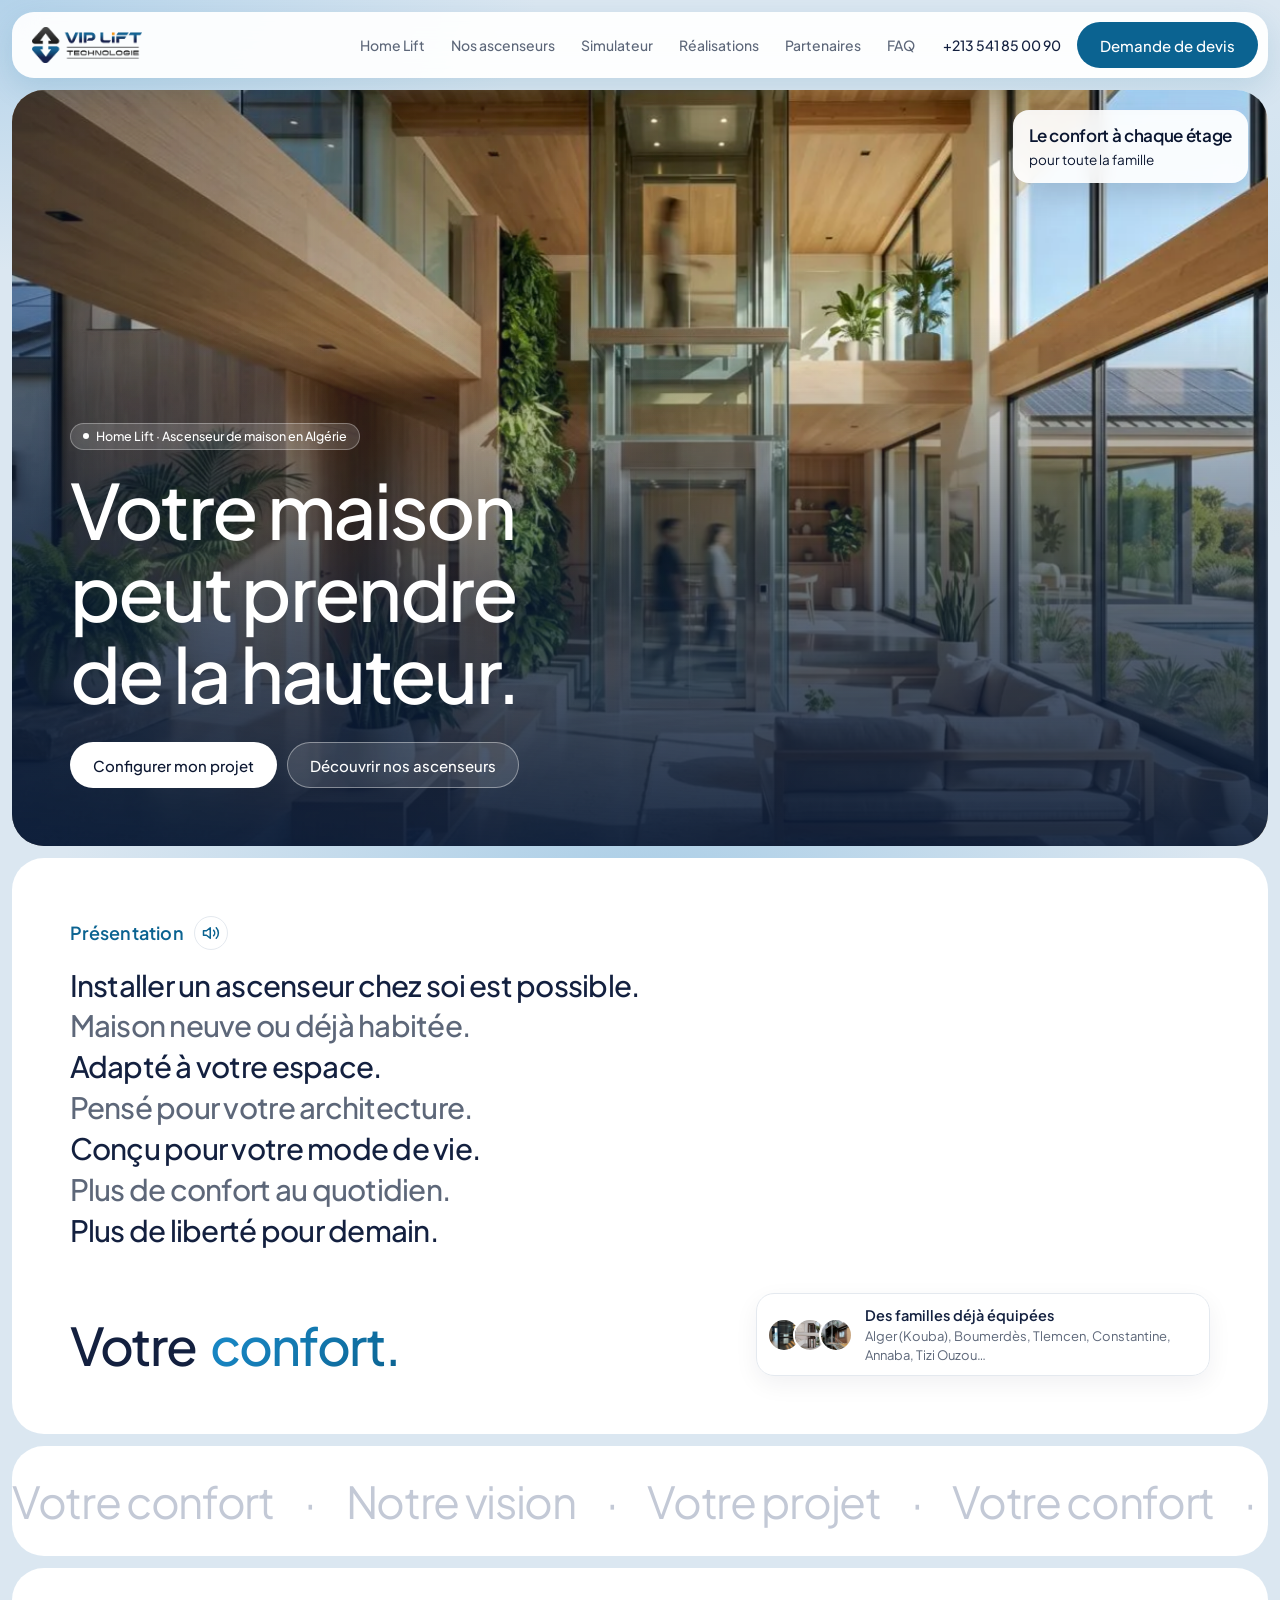
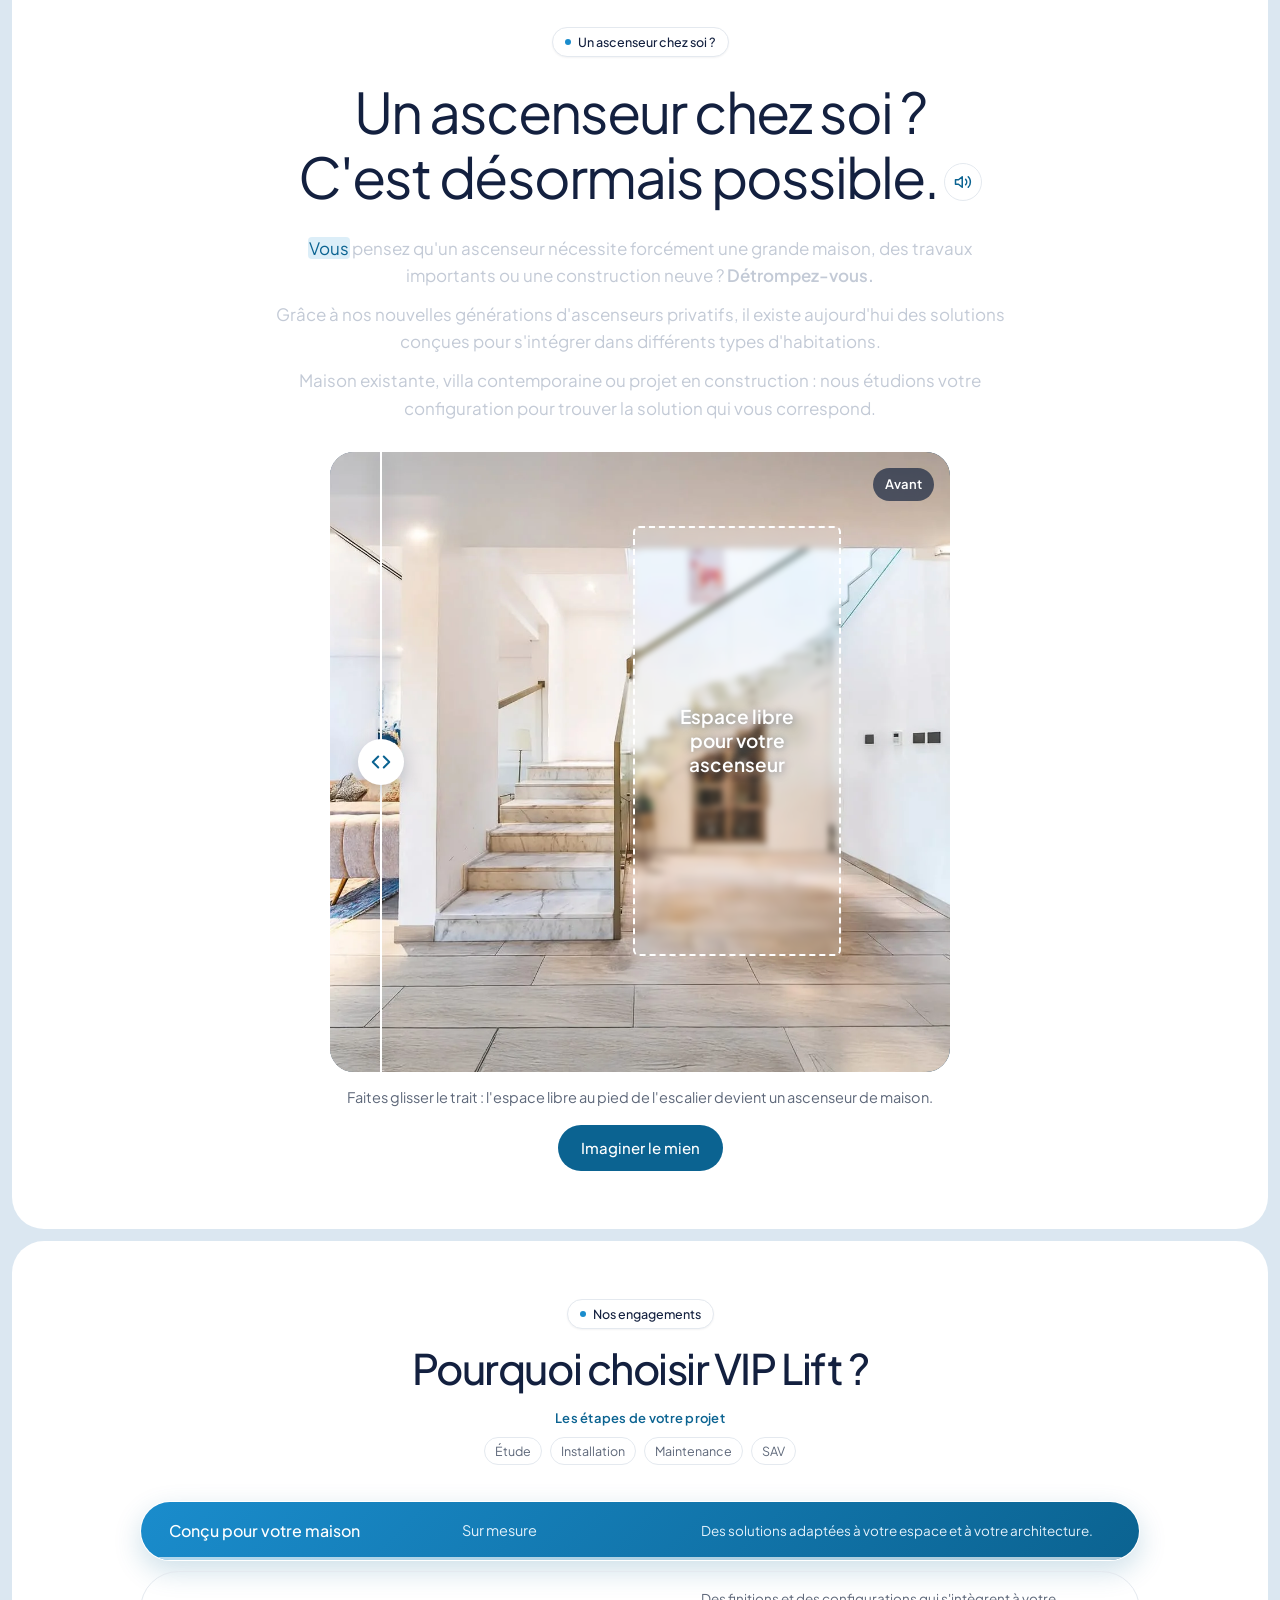
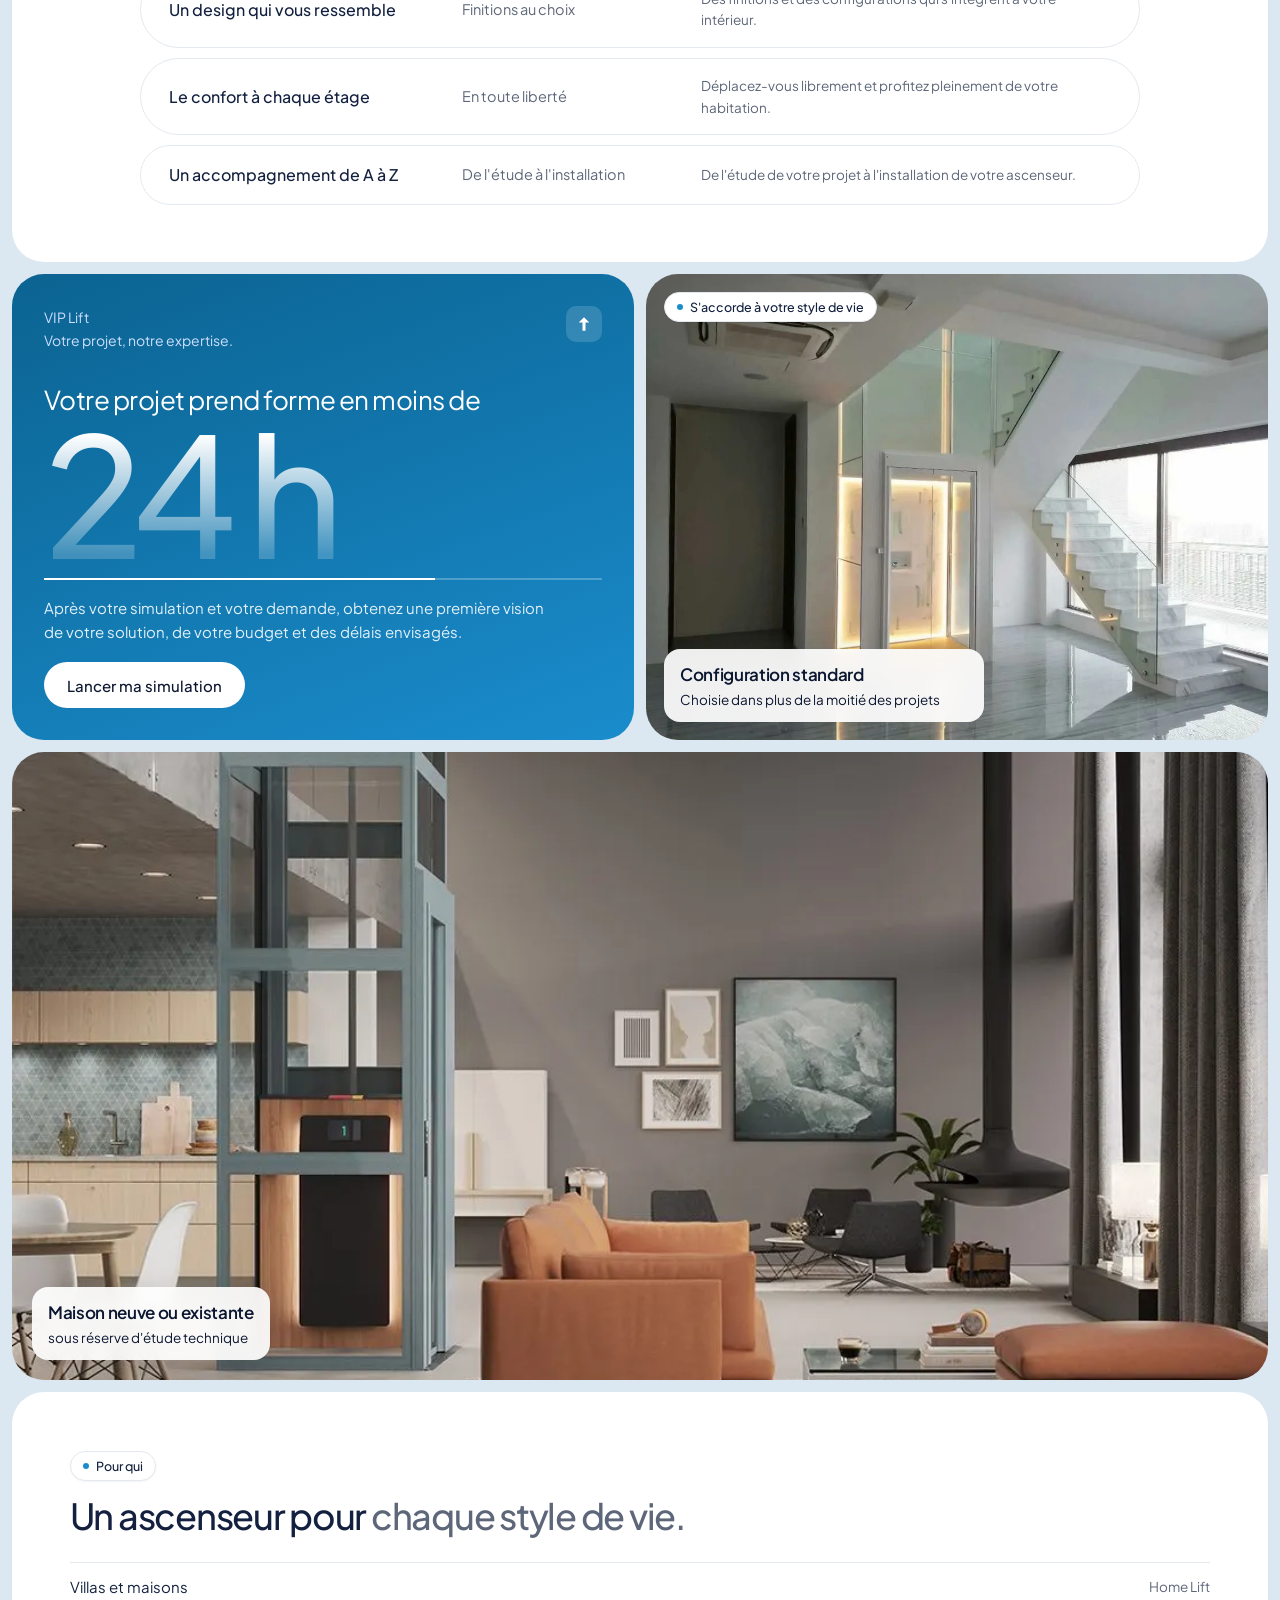
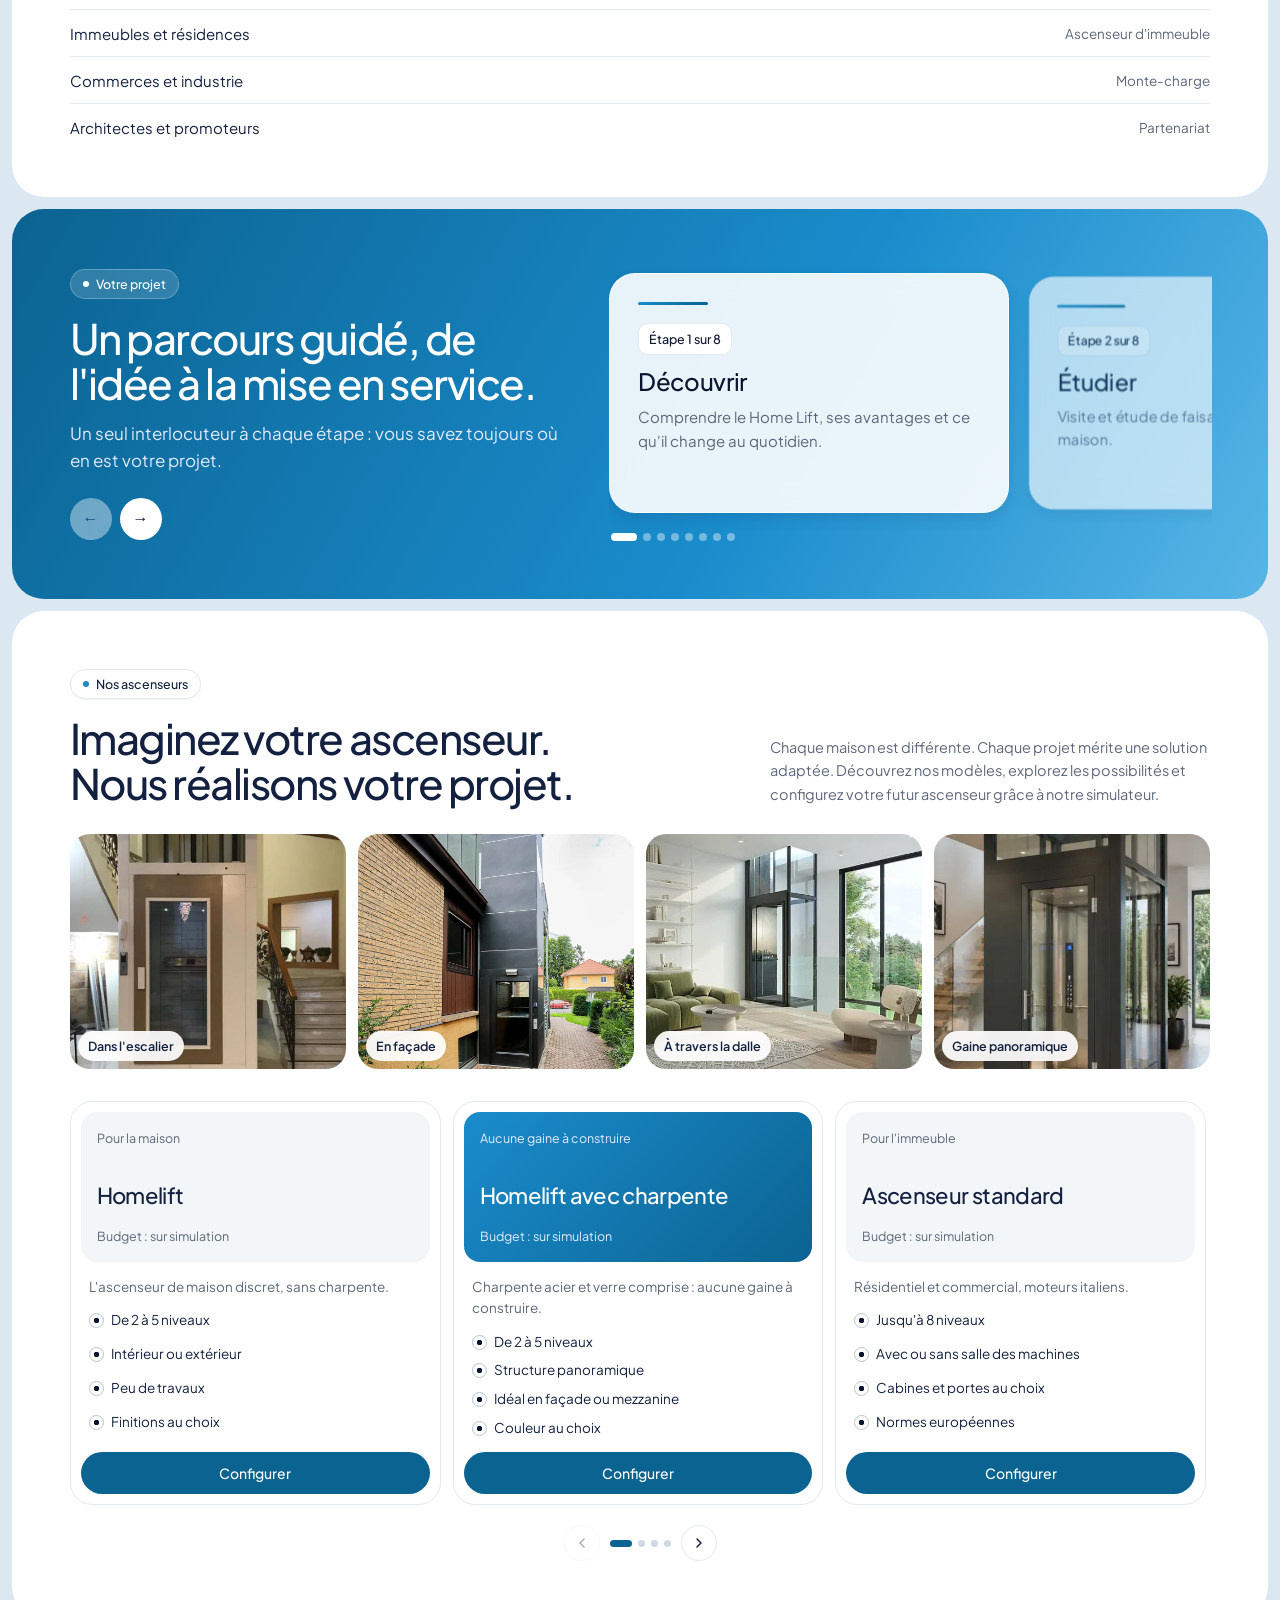
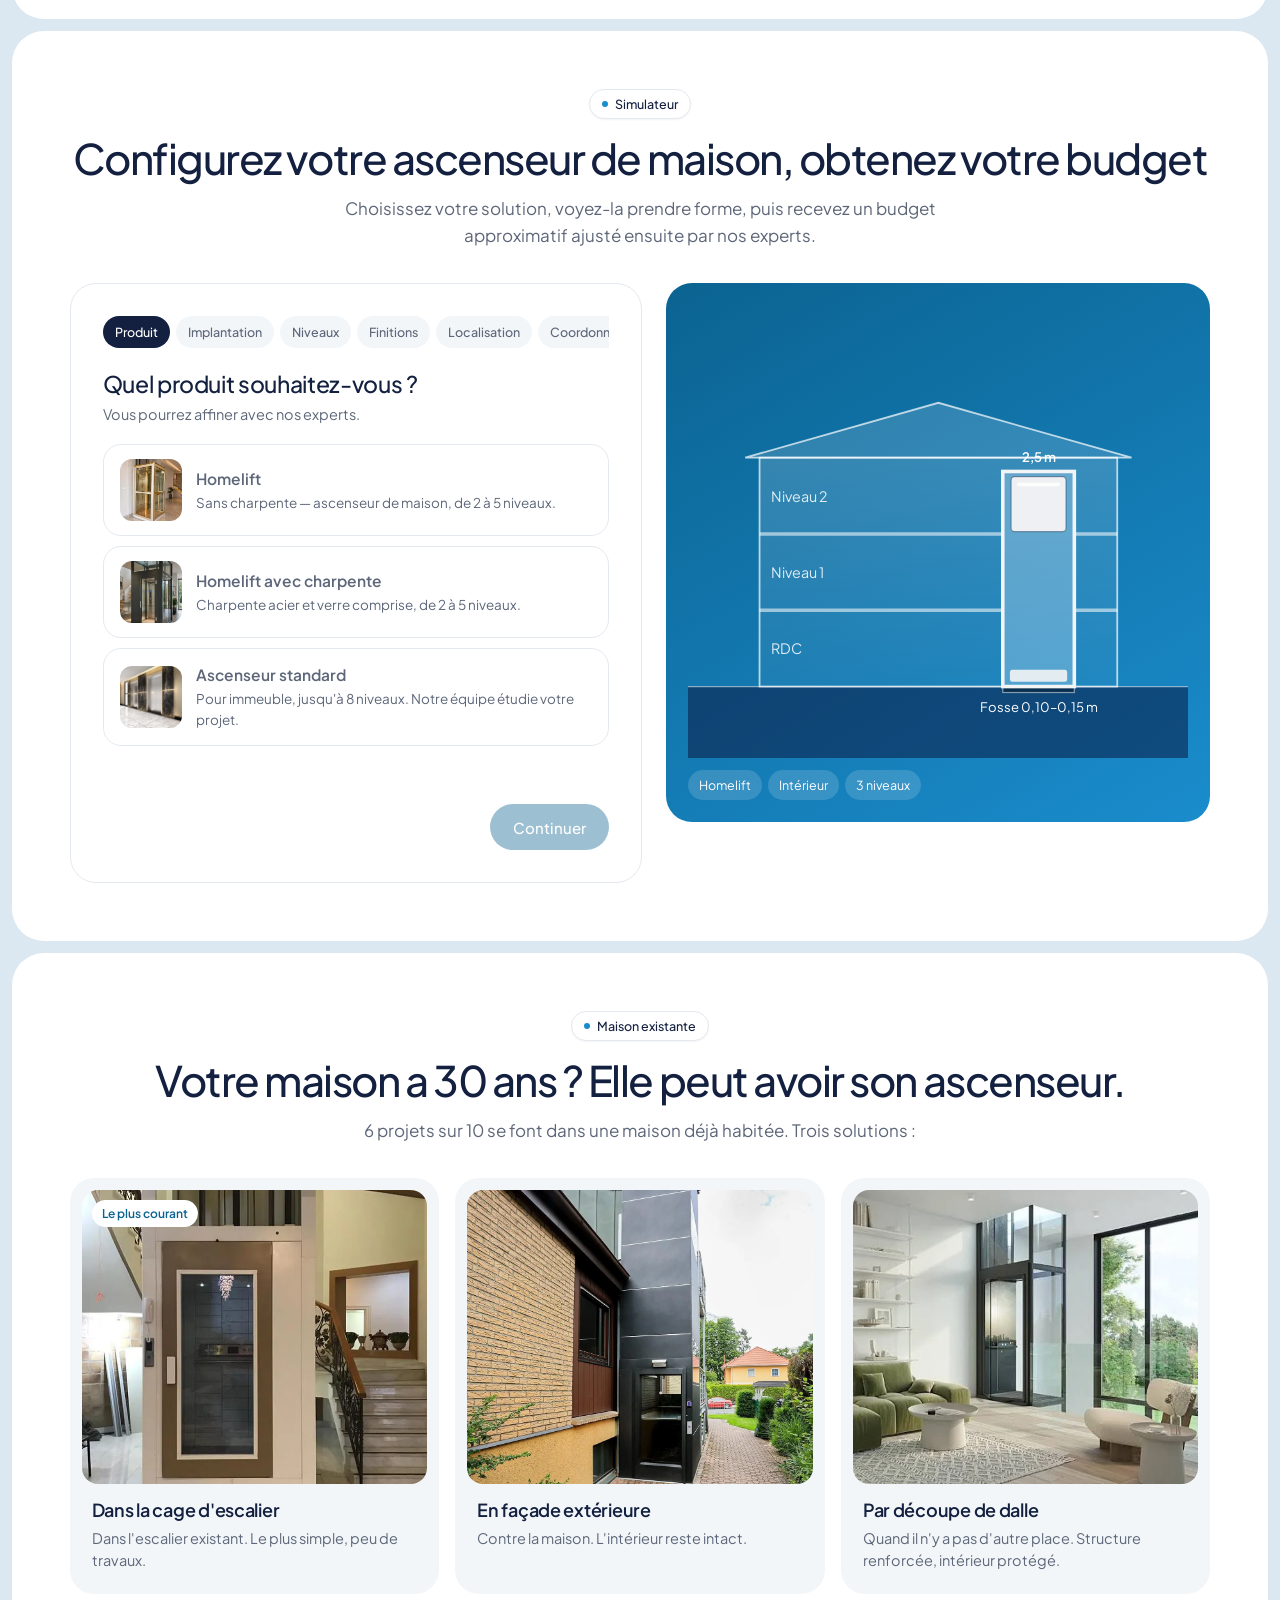
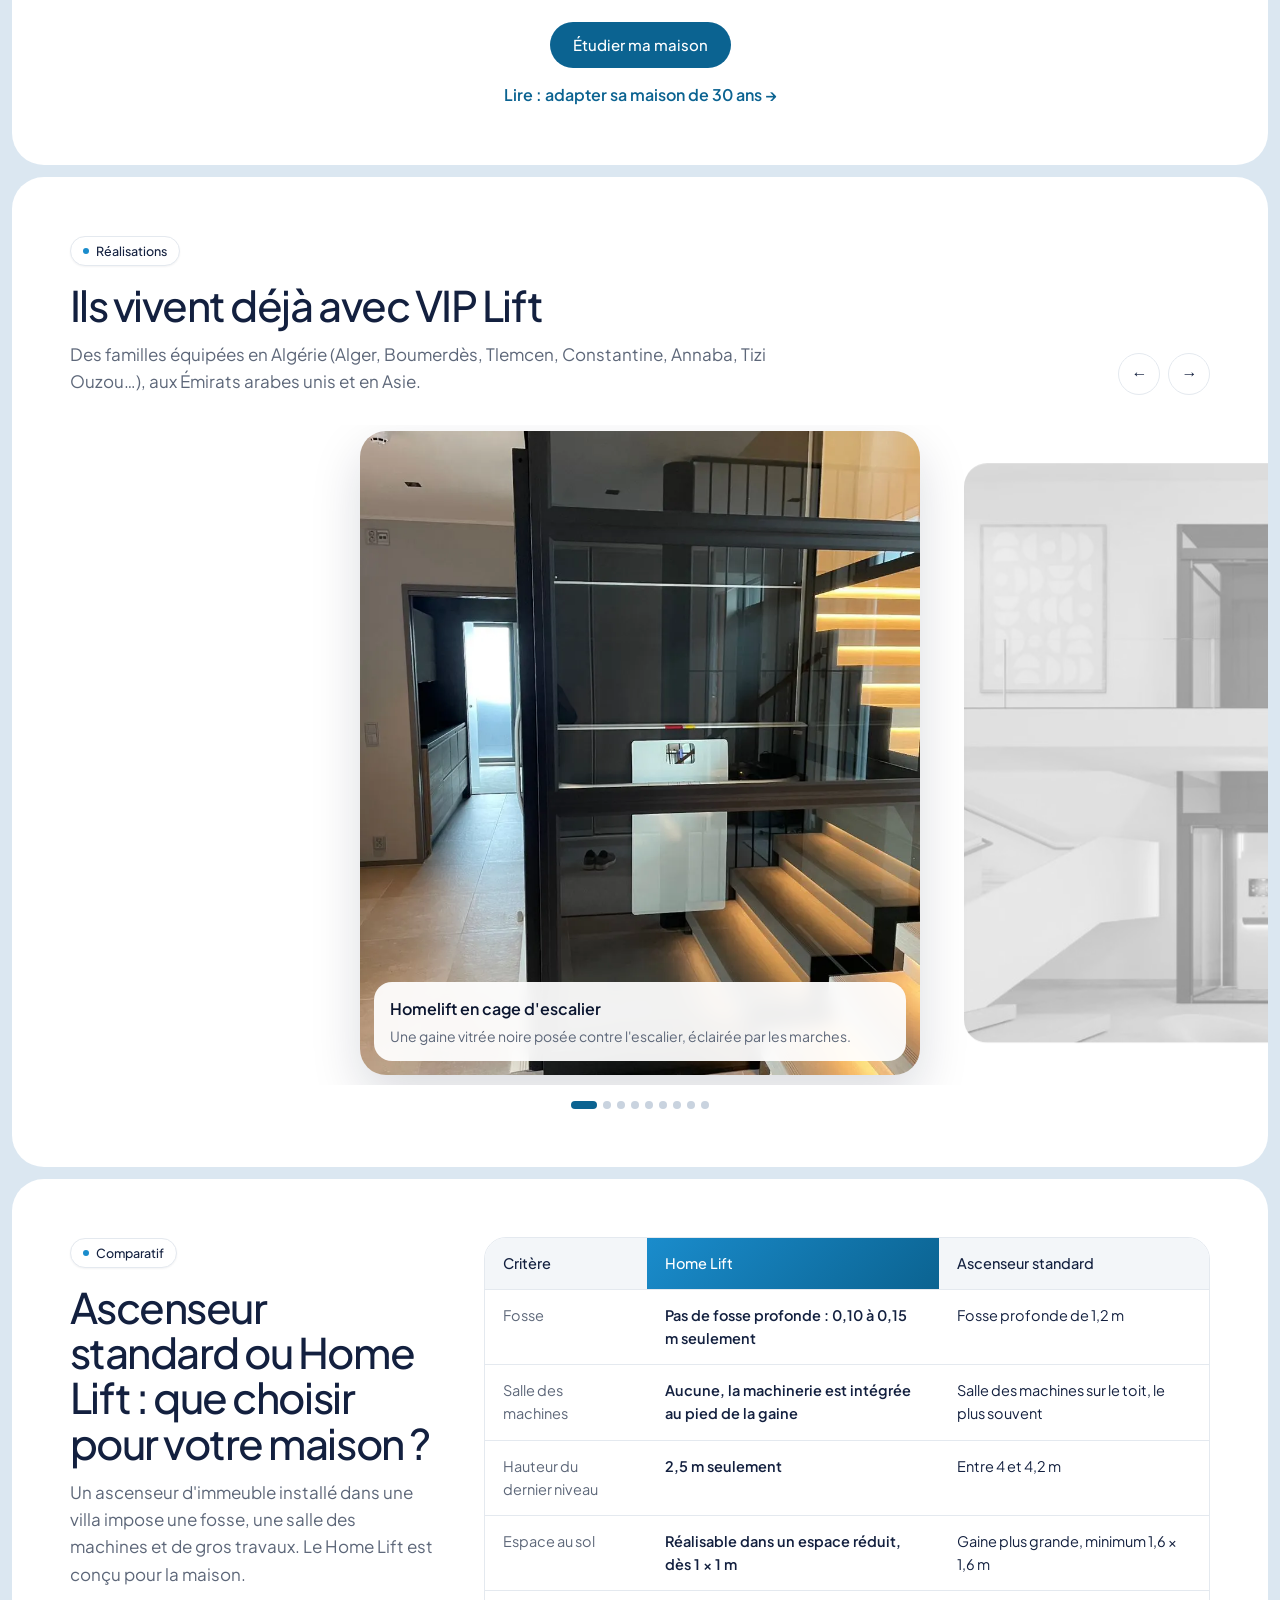
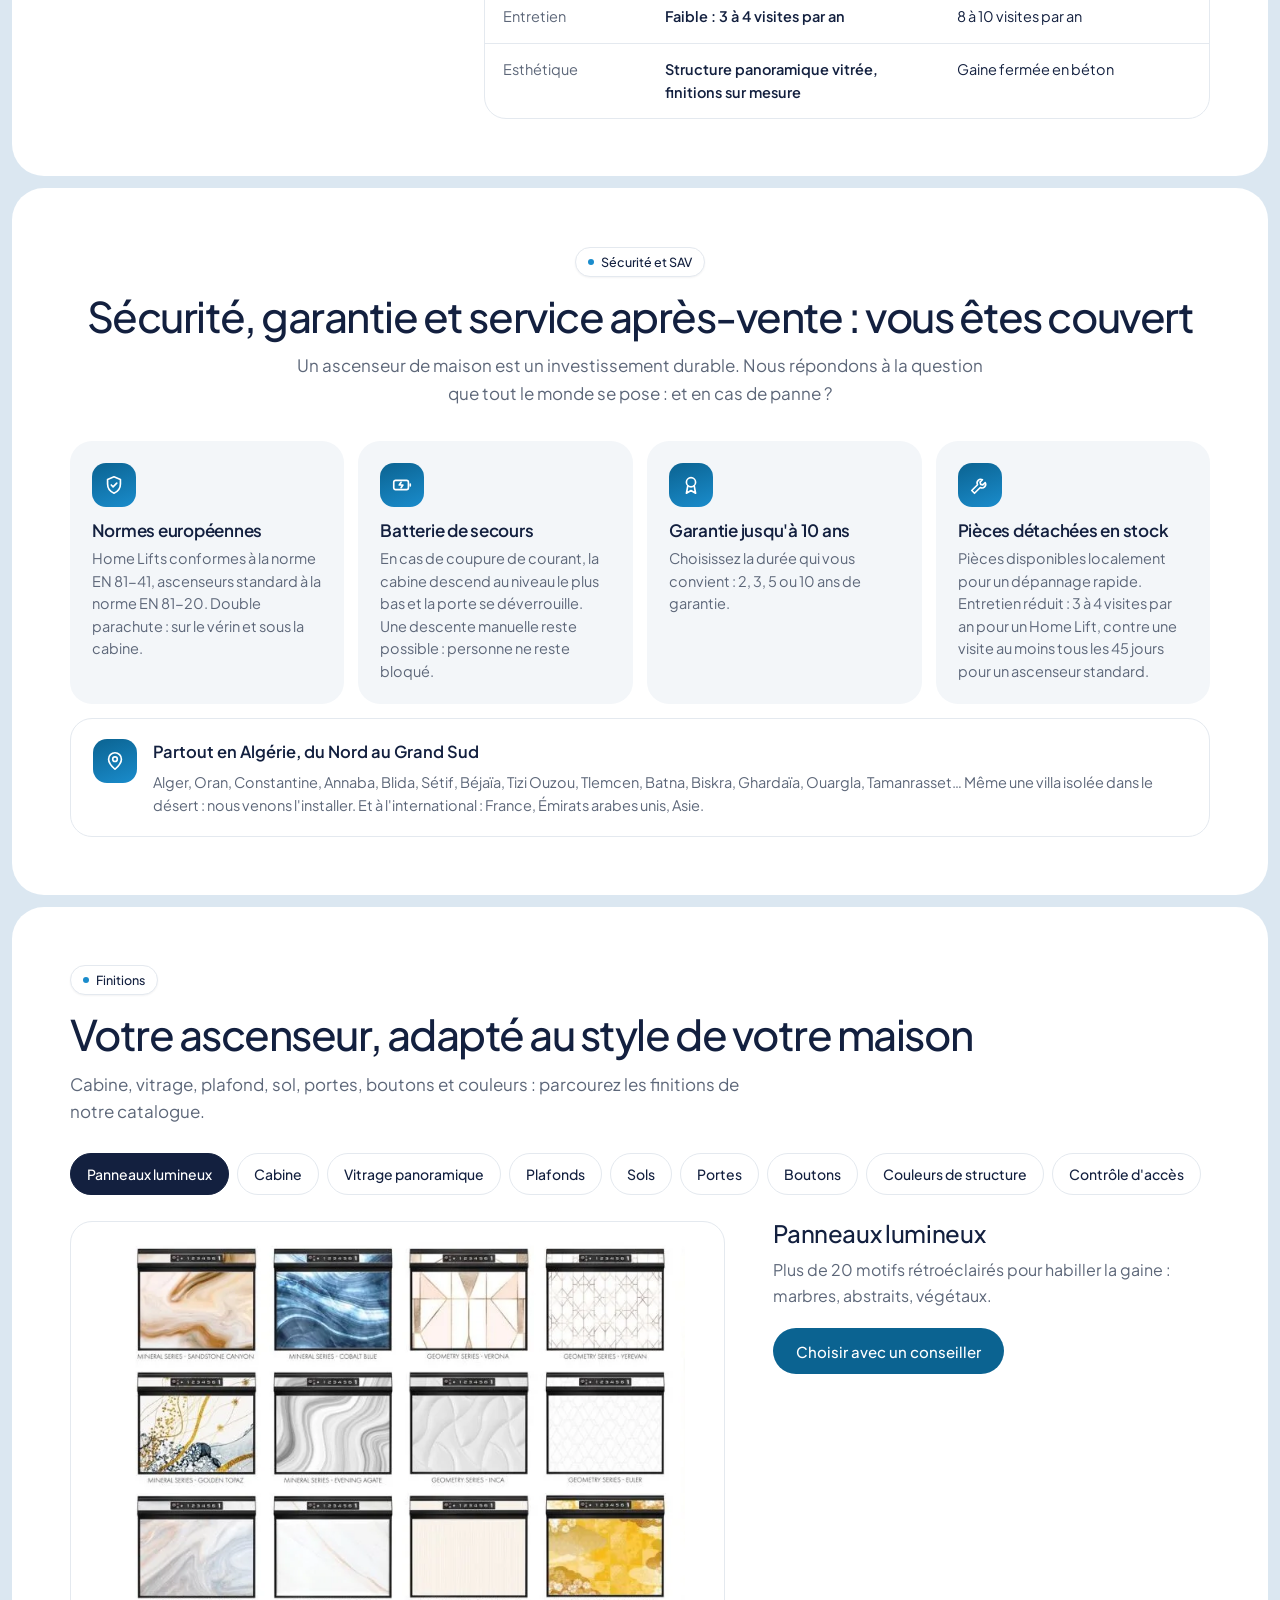
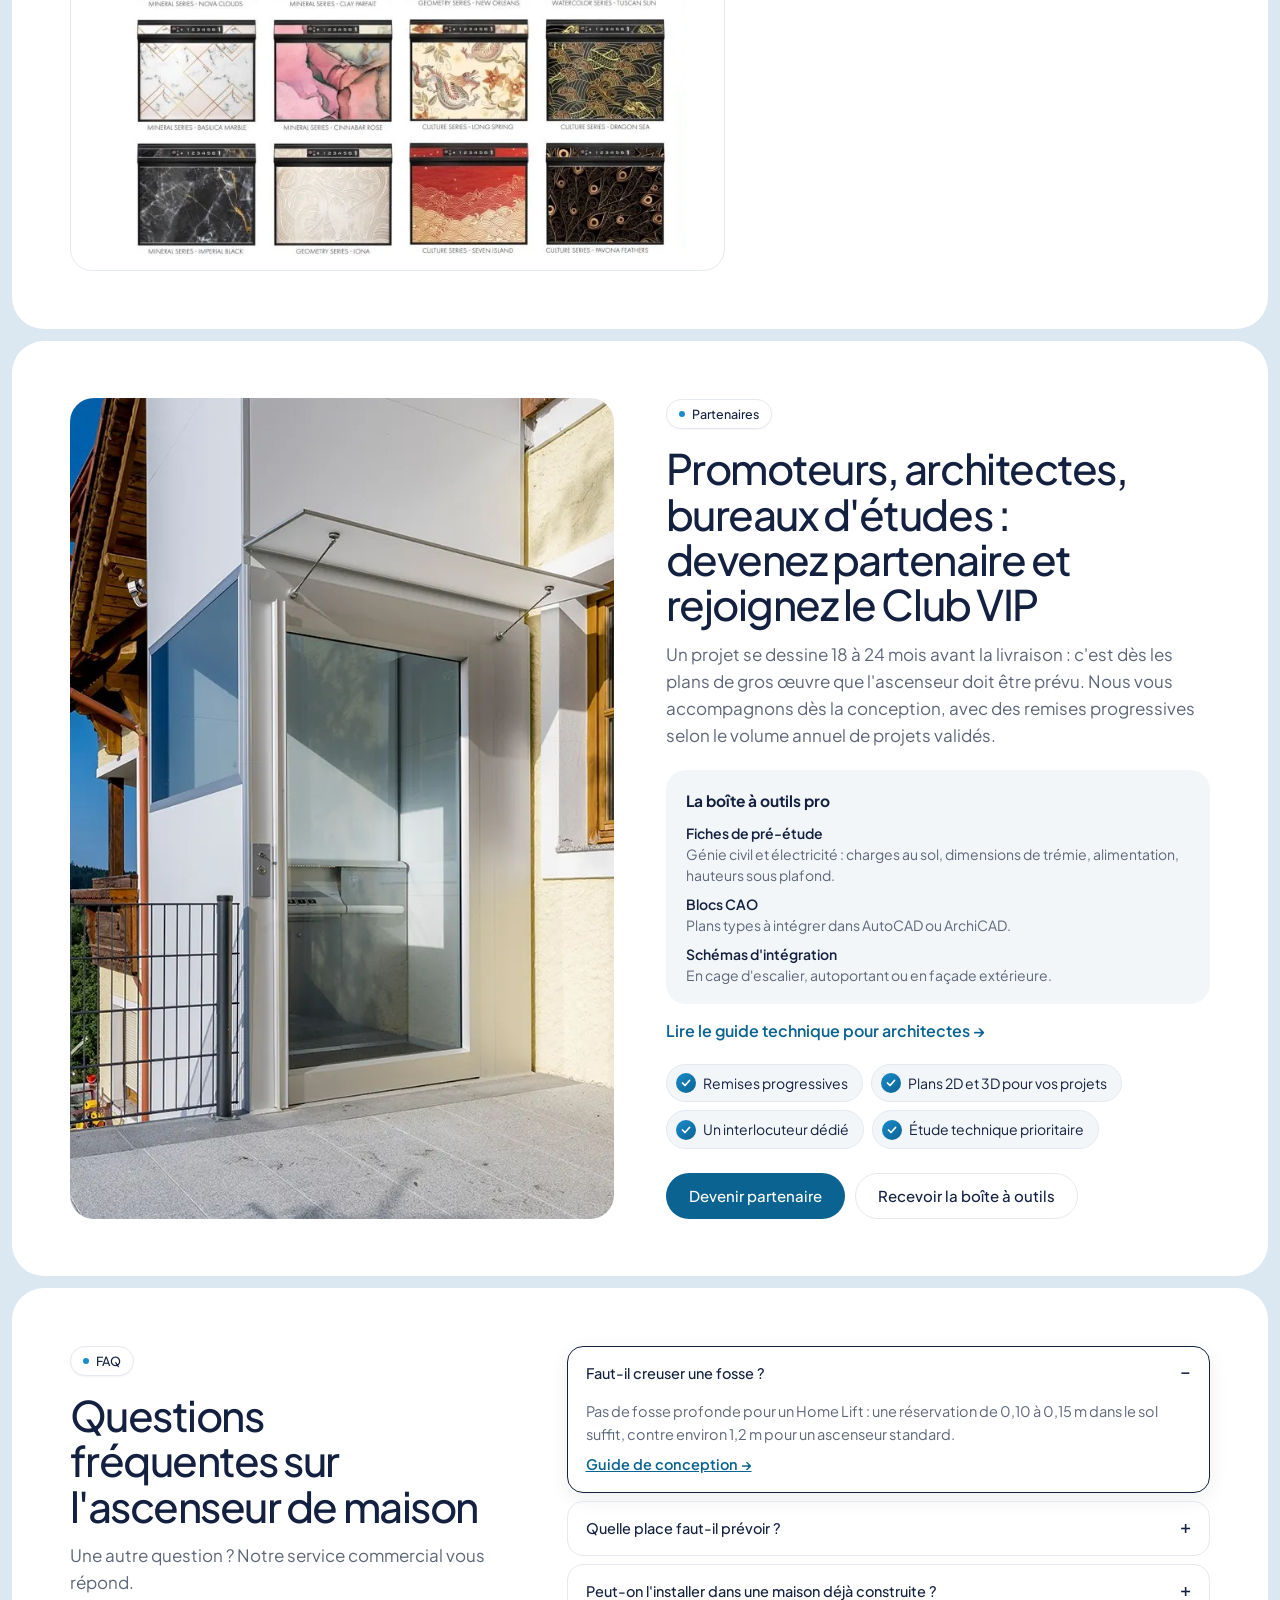
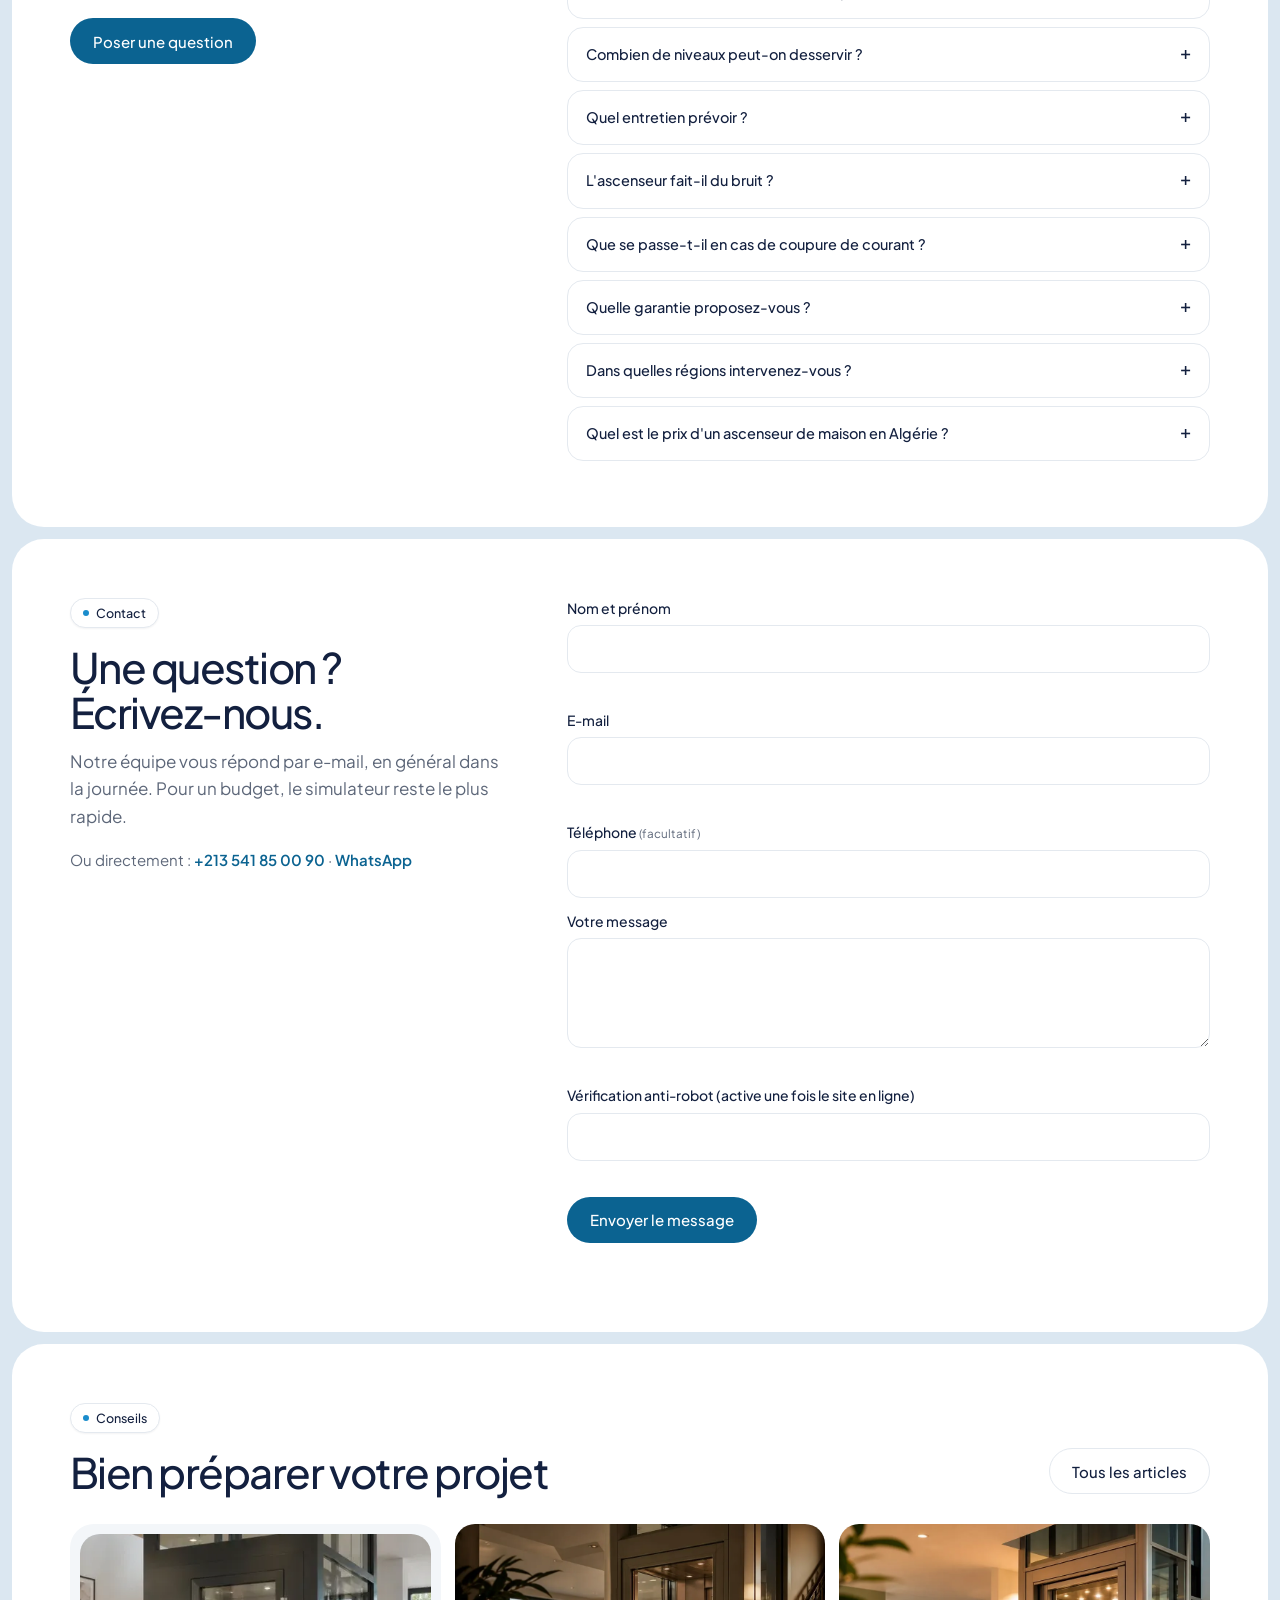
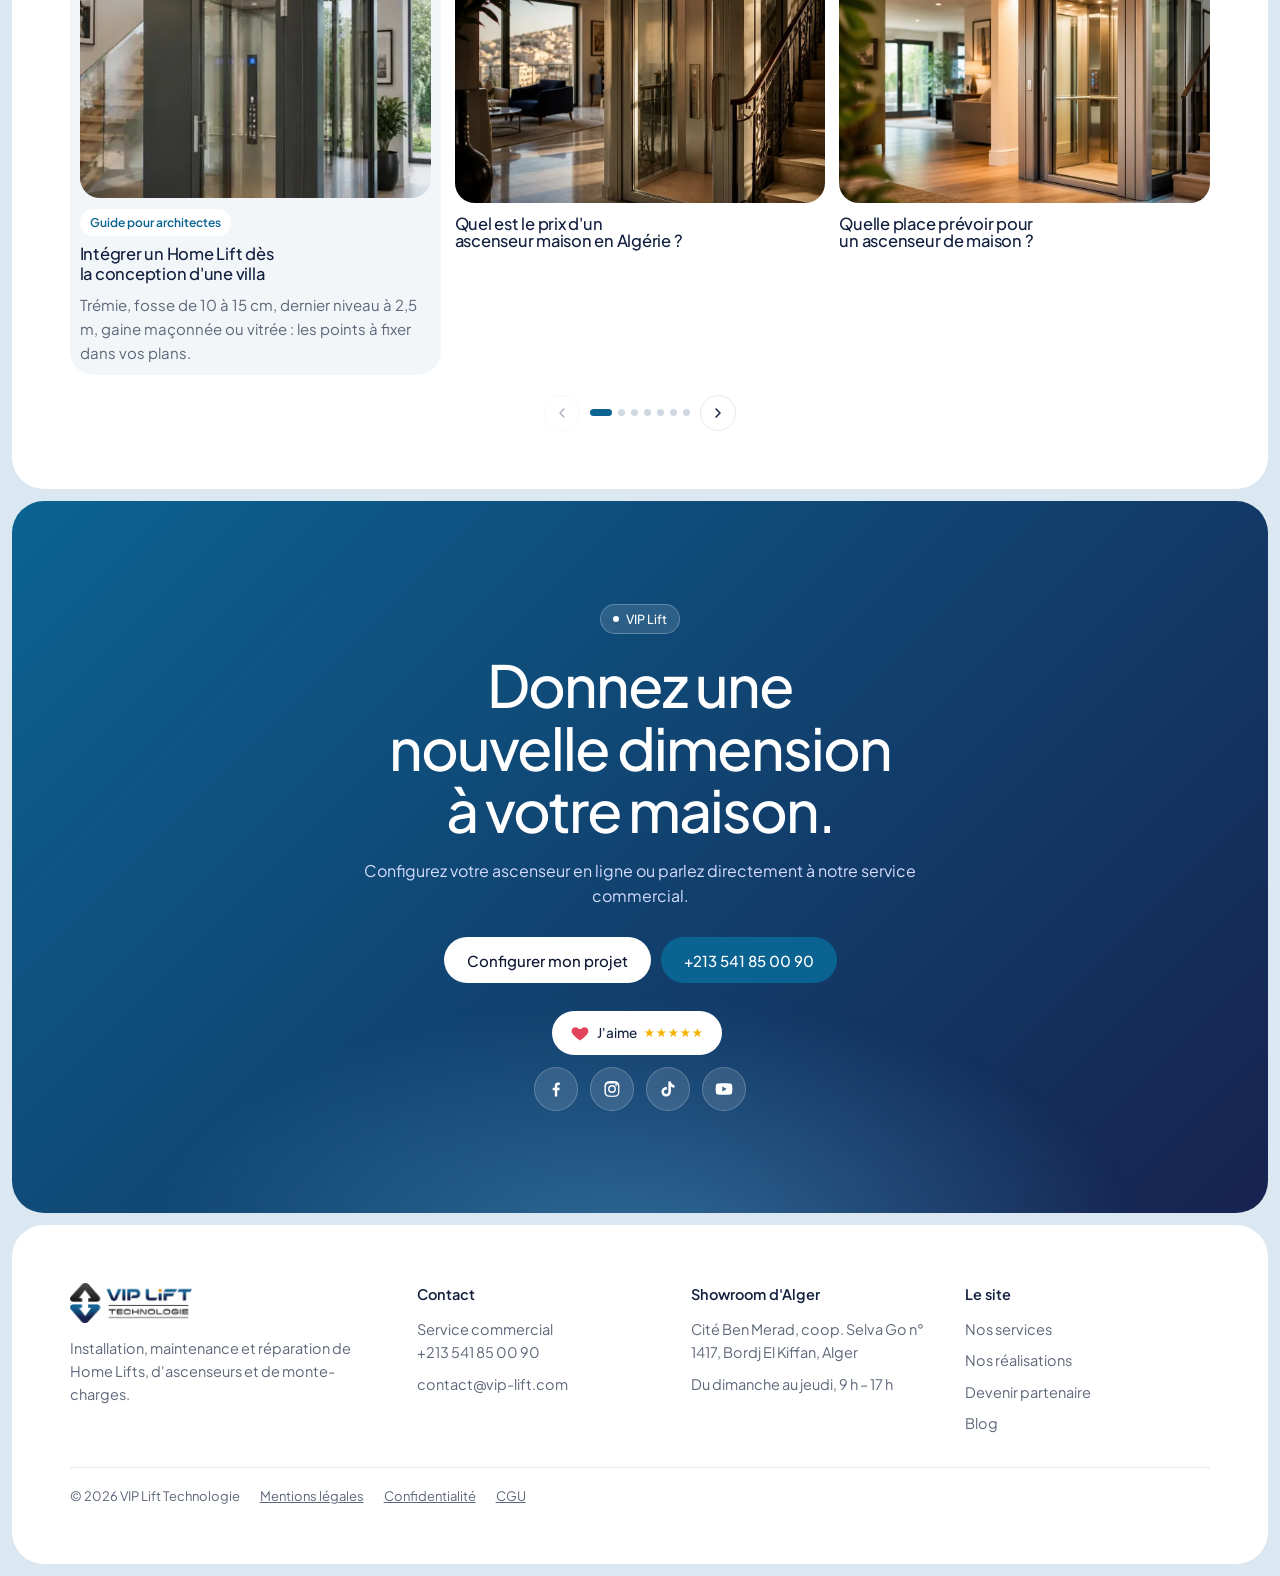
==== nouveau/index.html @ 2a2d38a4 "Nos ascenseurs : 4 photos d'implantation, modèles dans un carrousel à cartes de même taille Co-Autho" ====
<!DOCTYPE html>
<html lang="fr">
<head>
<meta charset="UTF-8">
<meta name="robots" content="noindex, nofollow">
<meta name="viewport" content="width=device-width, initial-scale=1">
<title>Ascenseur de maison &amp; Home Lift en Algérie | VIP Lift</title>
<meta name="description" content="Expert en ascenseurs privatifs et home lifts en Algérie. Solutions sur mesure, design et sécurisées pour villas et bâtiments. Devis gratuit.">
<link rel="canonical" href="https://vip-lift.com/">
<meta name="theme-color" content="#0b6391">
<meta property="og:type" content="website">
<meta property="og:locale" content="fr_DZ">
<meta property="og:site_name" content="VIP Lift Technologie">
<meta property="og:title" content="Ascenseur de maison &amp; Home Lift en Algérie | VIP Lift">
<meta property="og:description" content="Expert en ascenseurs privatifs et home lifts en Algérie. Solutions sur mesure, design et sécurisées pour villas et bâtiments. Devis gratuit.">
<meta property="og:url" content="https://vip-lift.com/">
<meta property="og:image" content="https://vip-lift.com/img/accueil.webp">
<meta name="twitter:card" content="summary_large_image">
<link rel="preload" as="image" href="img/accueil.webp" fetchpriority="high">
<script type="application/ld+json">[{"@context": "https://schema.org", "@type": "HomeAndConstructionBusiness", "@id": "https://vip-lift.com/#entreprise", "name": "VIP Lift Technologie", "description": "Fourniture, installation et maintenance de Home Lifts (ascenseurs de maison), d'ascenseurs d'immeuble et de monte-charges en Algérie.", "url": "https://vip-lift.com/", "logo": "https://vip-lift.com/img/logo-h.png", "image": "https://vip-lift.com/img/accueil.webp", "telephone": "+213541850090", "email": "contact@vip-lift.com", "address": {"@type": "PostalAddress", "streetAddress": "Cité Ben Merad, coopérative Selva Go n° 1417", "addressLocality": "Bordj El Kiffan", "addressRegion": "Alger", "addressCountry": "DZ"}, "areaServed": [{"@type": "Country", "name": "Algérie"}, {"@type": "Country", "name": "France"}, {"@type": "Country", "name": "Émirats arabes unis"}], "knowsAbout": ["Home Lift", "Ascenseur de maison", "Ascenseur privatif", "Ascenseur d'immeuble", "Monte-charge"], "openingHoursSpecification": [{"@type": "OpeningHoursSpecification", "dayOfWeek": ["Sunday", "Monday", "Tuesday", "Wednesday", "Thursday"], "opens": "09:00", "closes": "17:00"}], "sameAs": ["https://www.facebook.com/viplifttechnologie/", "https://www.instagram.com/vip.lift.algeria/", "https://www.tiktok.com/@vip.lift"], "hasMap": "https://maps.google.com/?cid=10675957484055196396"}, {"@context": "https://schema.org", "@type": "FAQPage", "mainEntity": [{"@type": "Question", "name": "Faut-il creuser une fosse ?", "acceptedAnswer": {"@type": "Answer", "text": "Pas de fosse profonde pour un Home Lift : une réservation de 0,10 à 0,15 m dans le sol suffit, contre environ 1,2 m pour un ascenseur standard."}}, {"@type": "Question", "name": "Quelle place faut-il prévoir ?", "acceptedAnswer": {"@type": "Answer", "text": "Un Home Lift peut s'installer dans un espace réduit, à partir de 1 × 1 m au sol. Un ascenseur standard demande une gaine d'au moins 1,6 × 1,6 m."}}, {"@type": "Question", "name": "Peut-on l'installer dans une maison déjà construite ?", "acceptedAnswer": {"@type": "Answer", "text": "Oui, sous réserve de faisabilité technique : dans un hall, une cage d'escalier, une trémie de dalle ou à l'extérieur, en façade. La visite technique permet de le confirmer."}}, {"@type": "Question", "name": "Combien de niveaux peut-on desservir ?", "acceptedAnswer": {"@type": "Answer", "text": "De 2 à 5 niveaux pour un Home Lift, avec ou sans charpente. Au-delà, nous proposons un ascenseur standard."}}, {"@type": "Question", "name": "Quel entretien prévoir ?", "acceptedAnswer": {"@type": "Answer", "text": "Un entretien faible : 3 à 4 visites par an pour un Home Lift, contre une visite au moins tous les 45 jours (8 à 10 par an) pour un ascenseur standard. Nos pièces détachées sont en stock localement."}}, {"@type": "Question", "name": "L'ascenseur fait-il du bruit ?", "acceptedAnswer": {"@type": "Answer", "text": "Très peu. Le moteur hydraulique est installé au pied de la gaine, loin des chambres, et ne travaille qu'à la montée : la descente se fait par gravité."}}, {"@type": "Question", "name": "Que se passe-t-il en cas de coupure de courant ?", "acceptedAnswer": {"@type": "Answer", "text": "Une batterie de secours prend le relais : la cabine descend au niveau le plus bas et la porte se déverrouille pour que les personnes puissent sortir. Si la coupure se prolonge, une descente manuelle reste possible."}}, {"@type": "Question", "name": "Quelle garantie proposez-vous ?", "acceptedAnswer": {"@type": "Answer", "text": "Vous choisissez une garantie de 2, 3, 5 ou 10 ans. Nos Home Lifts sont conformes à la norme EN 81-41 et nos ascenseurs standard à la norme EN 81-20."}}, {"@type": "Question", "name": "Dans quelles régions intervenez-vous ?", "acceptedAnswer": {"@type": "Answer", "text": "Partout, sans limite géographique : dans toute l'Algérie, y compris le Grand Sud, en France et à l'international (Émirats arabes unis, Asie)."}}, {"@type": "Question", "name": "Quel est le prix d'un ascenseur de maison en Algérie ?", "acceptedAnswer": {"@type": "Answer", "text": "Le budget dépend du produit, du nombre de niveaux, de l'emplacement et de votre wilaya. Le simulateur vous donne un budget approximatif, confirmé ensuite par nos experts."}}]}]</script>
<link rel="icon" href="img/logo-h.png">
<link rel="preconnect" href="https://fonts.googleapis.com"><link rel="preconnect" href="https://fonts.gstatic.com" crossorigin>
<link href="https://fonts.googleapis.com/css2?family=Plus+Jakarta+Sans:wght@400;500;600&display=swap" rel="stylesheet">
<link rel="stylesheet" href="style.css?v=31">
<script>new MutationObserver(()=>{for(const c of document.querySelectorAll('.stack td:not([data-l])')){let i=0,p=c;while(p=p.previousElementSibling)i+=p.colSpan;c.dataset.l=c.closest('table').rows[0].cells[i]?.textContent||''}}).observe(document,{childList:true,subtree:true})</script>
</head>
<body>

<header class="nav"><div>
  <a class="logo" href="#accueil" aria-label="VIP Lift Technologie – accueil"><img src="img/logo-h.png" alt="VIP Lift Technologie" width="1024" height="334" decoding="async"></a>
  <nav aria-label="Navigation principale">
    <a href="#possible">Home Lift</a><a href="#offres">Nos ascenseurs</a><a href="#simulateur">Simulateur</a><a href="#realisations">Réalisations</a><a href="#partenaires">Partenaires</a><a href="#faq">FAQ</a>
  </nav>
  <a class="tel" href="tel:+213541850090">+213 541 85 00 90</a>
  <a class="btn or" href="#simulateur">Demande de devis</a>
  <button type="button" class="mbtn" id="menuBtn" aria-label="Ouvrir le menu" aria-expanded="false" aria-controls="msheet"><svg viewBox="0 0 24 24" aria-hidden="true"><path d="M4 7h16M4 12h16M4 17h10"/></svg></button>
</div></header>

<main>
<section class="panel heroimg" id="accueil" data-floor="Accueil">
  <img class="kb" src="img/accueil.webp" alt="Ascenseur de maison vitré au cœur d'une villa lumineuse en bois et en verre" fetchpriority="high" width="1482" height="860" decoding="async">
  <div class="hov">
    <h1><span class="pill">Home Lift · Ascenseur de maison en Algérie</span><span class="h1t">Votre maison peut prendre de la hauteur.</span></h1>
    <div class="hcta"><a class="btn wh" href="#simulateur">Configurer mon projet</a><a class="btn glass" href="#offres">Découvrir nos ascenseurs</a></div>
  </div>
  <div class="chip hchip"><b>Le confort à chaque étage</b>pour toute la famille</div>
</section>

<section class="panel hero2">
  <div>
    <h2 class="ptitle">Présentation<button type="button" id="ecouter2" class="spk" hidden aria-label="Écouter la présentation" title="Écouter la présentation"><svg viewBox="0 0 24 24" aria-hidden="true"><path d="M11 5 6 9H2v6h4l5 4z"/><path class="w1" d="M15.5 8.5a5 5 0 0 1 0 7"/><path class="w2" d="M19 5a10 10 0 0 1 0 14"/></svg></button></h2>
    <ul class="lines" id="lines" aria-label="Aujourd'hui, installer un ascenseur chez soi est possible">
      <li><span>Installer un ascenseur chez soi est possible.</span></li>
      <li><span>Maison neuve ou déjà habitée.</span></li>
      <li><span>Adapté à votre espace.</span></li>
      <li><span>Pensé pour votre architecture.</span></li>
      <li><span>Conçu pour votre mode de vie.</span></li>
      <li><span>Plus de confort au quotidien.</span></li>
      <li><span>Plus de liberté pour demain.</span></li>
      <li><span>Le plaisir à chaque étage.</span></li>
    </ul>
    <p class="rotl" aria-label="Votre confort, notre vision, votre projet">Votre <span class="rot" aria-hidden="true"><span class="rotin" id="rotin"><span>confort.</span><span>vision.</span><span>projet.</span><span>confort.</span></span></span></p>
  </div>
  <div>
    <div class="trust"><div class="av"><img src="img/r1.webp" alt="Home Lift VIP Lift installé dans une villa en Algérie" width="962" height="1280" decoding="async"><img src="img/r6.webp" alt="Ascenseur de maison VIP Lift en Algérie" width="647" height="648" decoding="async"><img src="img/r8.webp" alt="Ascenseur privatif VIP Lift dans une maison" width="1080" height="1080" decoding="async"></div><div><b>Des familles déjà équipées</b><span>Alger (Kouba), Boumerdès, Tlemcen, Constantine, Annaba, Tizi Ouzou…</span></div></div>
  </div>
</section>

<div class="panel marq" aria-hidden="true"><div>
  <span>Votre confort</span><span>Notre vision</span><span>Votre projet</span><span>Votre confort</span><span>Notre vision</span><span>Votre projet</span>
  <span>Votre confort</span><span>Notre vision</span><span>Votre projet</span><span>Votre confort</span><span>Notre vision</span><span>Votre projet</span>
</div></div>

<section class="panel center" id="possible" data-floor="C'est possible">
  <span class="pill">Un ascenseur chez soi ?</span>
  <p class="mani">Un ascenseur chez soi ? C'est désormais possible.<button type="button" id="ecouter" class="spk" hidden aria-label="Écouter le texte" title="Écouter le texte"><svg viewBox="0 0 24 24" aria-hidden="true"><path d="M11 5 6 9H2v6h4l5 4z"/><path class="w1" d="M15.5 8.5a5 5 0 0 1 0 7"/><path class="w2" d="M19 5a10 10 0 0 1 0 14"/></svg></button></p>
  <div class="poss" data-kara>
    <p>Vous pensez qu'un ascenseur nécessite forcément une grande maison, des travaux importants ou une construction neuve ? <b>Détrompez-vous.</b></p>
    <p>Grâce à nos nouvelles générations d'ascenseurs privatifs, il existe aujourd'hui des solutions conçues pour s'intégrer dans différents types d'habitations.</p>
    <p>Maison existante, villa contemporaine ou projet en construction : nous étudions votre configuration pour trouver la solution qui vous correspond.</p>
  </div>
  <div class="possba">
    <div class="ba" id="ba" role="slider" tabindex="0" aria-label="Comparer avant et après l'installation" aria-valuemin="0" aria-valuemax="100" aria-valuenow="8">
    <div class="ba-a"><img src="img/avant.webp" alt="Avant : l'espace vide au pied de l'escalier" loading="lazy" width="1080" height="1080" decoding="async"><div class="ba-zone"><span>Espace libre<br>pour votre ascenseur</span></div></div>
    <div class="ba-b"><img src="img/apres.webp" alt="Après : l'ascenseur de maison installé au pied de l'escalier" loading="lazy" width="1080" height="1080" decoding="async"></div>
    <span class="ba-t l">Après</span><span class="ba-t r">Avant</span>
    <div class="ba-h"><span class="ba-k" aria-hidden="true"><svg viewBox="0 0 24 24"><path d="M9 6l-6 6 6 6M15 6l6 6-6 6"/></svg></span></div>
  </div>
    <p class="bahint">Faites glisser le trait : l'espace libre au pied de l'escalier devient un ascenseur de maison.</p>
    <a class="btn" href="#simulateur">Imaginer le mien</a>
  </div>
</section>

<section class="panel center" id="services" data-floor="Pourquoi VIP Lift">
  <span class="pill">Nos engagements</span>
  <h2 style="margin-top:16px">Pourquoi choisir VIP Lift ?</h2>
  <p class="stl">Les étapes de votre projet</p>
  <div class="tags"><span>Étude</span><span>Installation</span><span>Maintenance</span><span>SAV</span></div>
  <div class="svc" id="svc" style="text-align:left">
    <button type="button" class="row" aria-pressed="false"><b>Conçu pour votre maison</b><span class="tl">Sur mesure</span><span class="ds">Des solutions adaptées à votre espace et à votre architecture.</span></button>
    <button type="button" class="row" aria-pressed="false"><b>Un design qui vous ressemble</b><span class="tl">Finitions au choix</span><span class="ds">Des finitions et des configurations qui s'intègrent à votre intérieur.</span></button>
    <button type="button" class="row" aria-pressed="false"><b>Le confort à chaque étage</b><span class="tl">En toute liberté</span><span class="ds">Déplacez-vous librement et profitez pleinement de votre habitation.</span></button>
    <button type="button" class="row" aria-pressed="false"><b>Un accompagnement de A à Z</b><span class="tl">De l'étude à l'installation</span><span class="ds">De l'étude de votre projet à l'installation de votre ascenseur.</span></button>
  </div>
</section>

<div class="duo" data-floor="Engagement">
  <div class="card stat">
    <div class="top"><span>VIP Lift<br>Votre projet, notre expertise.</span><span class="ic" aria-hidden="true"><svg width="18" height="18" viewBox="0 0 24 24" fill="#fff"><path d="M12 3l7 7h-5v11h-4V10H5z"/></svg></span></div>
    <div><p class="lb">Votre projet prend forme en moins&nbsp;de</p><div class="big">24 h</div><div class="bar"></div><p class="sd">Après votre simulation et votre demande, obtenez une première vision de votre solution, de votre budget et des délais envisagés.</p><a class="btn wh" style="margin-top:18px" href="#simulateur">Lancer ma simulation</a></div>
  </div>
  <div class="card ph"><img src="img/marbre.webp" alt="Ascenseur vitré dans un hall en marbre" loading="lazy" width="1200" height="900" decoding="async"><span class="pill">S'accorde à votre style de vie</span><div class="chip"><b>Configuration standard</b>Choisie dans plus de la moitié des projets</div></div>
</div>







<div class="bigph"><img src="img/salon.webp" alt="Ascenseur vitré installé dans un salon contemporain" loading="lazy" width="1100" height="800" decoding="async"><div class="chip"><b>Maison neuve ou existante</b>sous réserve d'étude technique</div></div>

<section class="panel" id="pourqui" data-floor="Pour qui"><span class="pill">Pour qui</span><h2 style="margin-top:16px;font-size:clamp(26px,3vw,36px)">Un ascenseur pour <span style="color:var(--mut)">chaque style de vie.</span></h2>
    <div class="seg"><div>Villas et maisons<span>Home Lift</span></div><div>Immeubles et résidences<span>Ascenseur d'immeuble</span></div><div>Commerces et industrie<span>Monte-charge</span></div><div>Architectes et promoteurs<span>Partenariat</span></div></div></section>

<section class="panel proc" id="parcours" data-floor="Parcours">
  <div><span class="pill">Votre projet</span><h2 style="margin-top:16px">Un parcours guidé, de l'idée à la mise en service.</h2><p class="lead">Un seul interlocuteur à chaque étape : vous savez toujours où en est votre projet.</p>
    <div class="arrows"><button type="button" id="pPrev" aria-label="Étape précédente">←</button><button type="button" id="pNext" aria-label="Étape suivante">→</button></div></div>
  <div><div class="deck" id="deck" aria-label="Étapes du projet, faites défiler"></div><div class="dots" id="dots"></div><p class="swipe">Faites glisser pour voir les étapes →</p></div>
</section>

<section class="panel" id="offres" data-floor="Solutions">
  <div class="planhd"><div><span class="pill">Nos ascenseurs</span><h2 style="margin-top:16px">Imaginez votre ascenseur.<br>Nous réalisons votre projet.</h2></div><p>Chaque maison est différente. Chaque projet mérite une solution adaptée. Découvrez nos modèles, explorez les possibilités et configurez votre futur ascenseur grâce à notre simulateur.</p></div>
  <div class="impl"> <figure><img src="img/r3.webp" alt="Home Lift installé dans une cage d'escalier" loading="lazy" decoding="async" width="679" height="993"><figcaption>Dans l'escalier</figcaption></figure> <figure><img src="img/r10.webp" alt="Home Lift installé en façade d'une maison" loading="lazy" decoding="async" width="1080" height="1080"><figcaption>En façade</figcaption></figure> <figure><img src="img/r-dalle.webp" alt="Home Lift traversant la dalle d'un salon en double hauteur" loading="lazy" decoding="async" width="588" height="441"><figcaption>À travers la dalle</figcaption></figure> <figure><img src="img/p-charpente.webp" alt="Home Lift panoramique avec charpente acier et verre" loading="lazy" decoding="async" width="480" height="642"><figcaption>Gaine panoramique</figcaption></figure> </div> <div class="plans">
    <article class="plan"><div class="hd"><small>Pour la maison</small><b>Homelift</b><span>Budget : sur simulation</span></div><p class="ds">L'ascenseur de maison discret, sans charpente.</p><ul><li>De 2 à 5 niveaux</li><li>Intérieur ou extérieur</li><li>Peu de travaux</li><li>Finitions au choix</li></ul><a class="btn" href="#simulateur" data-pre="HOME_LIFT_HYDRAULIQUE">Configurer</a></article>
    <article class="plan hot"><div class="hd"><small>Aucune gaine à construire</small><b>Homelift avec charpente</b><span>Budget : sur simulation</span></div><p class="ds">Charpente acier et verre comprise : aucune gaine à construire.</p><ul><li>De 2 à 5 niveaux</li><li>Structure panoramique</li><li>Idéal en façade ou mezzanine</li><li>Couleur au choix</li></ul><a class="btn" href="#simulateur" data-pre="HOME_LIFT_AVEC_CHARPENTE">Configurer</a></article>
    <article class="plan"><div class="hd"><small>Pour l'immeuble</small><b>Ascenseur standard</b><span>Budget : sur simulation</span></div><p class="ds">Résidentiel et commercial, moteurs italiens.</p><ul><li>Jusqu'à 8 niveaux</li><li>Avec ou sans salle des machines</li><li>Cabines et portes au choix</li><li>Normes européennes</li></ul><a class="btn" href="#simulateur" data-pre="ASCENSEUR_STANDARD">Configurer</a></article>
    <article class="plan"><div class="hd"><small>Pour l'industrie</small><b>Monte-charge</b><span>Budget : sur étude</span></div><p class="ds">Robuste et sûr pour les marchandises lourdes.</p><ul><li>Jusqu'à 5 000 kg</li><li>Hydraulique ou électrique</li><li>Double accès</li><li>Acier renforcé</li></ul><a class="btn" href="https://wa.me/213541850090?text=Bonjour%20VIP%20Lift%2C%20je%20souhaite%20un%20devis%20pour%20un%20monte-charge.">Nous contacter</a></article>
  </div>
</section>

<section class="panel" id="simulateur" data-floor="Simulateur">
  <div class="center"><span class="pill">Simulateur</span><h2 style="margin-top:16px">Configurez votre ascenseur de maison, obtenez votre budget</h2><p class="lead">Choisissez votre solution, voyez-la prendre forme, puis recevez un budget approximatif ajusté ensuite par nos experts.</p></div>
  <div class="sim">
    <div class="wiz">
      <div class="stepper" id="stepper"></div>
      <div id="wbody"></div>
    </div>
    <aside class="view" aria-label="Aperçu de votre configuration">
      <svg id="pv" viewBox="0 0 420 380" role="img" aria-label="Coupe de la maison avec l'ascenseur configuré"></svg>
      <div class="lab" id="plab"></div>
    </aside>
  </div>
</section>


<section class="panel" id="renovation" data-floor="Maison existante">
  <div class="center"><span class="pill">Maison existante</span><h2 style="margin-top:16px">Votre maison a 30 ans ? Elle peut avoir son ascenseur.</h2><p class="lead" style="margin-left:auto;margin-right:auto">6 projets sur 10 se font dans une maison déjà habitée. Trois solutions :</p></div>
  <div class="rgrid">
    <article class="rcard"><div class="rimg"><img src="img/r3.webp" alt="Ascenseur de maison installé le long d'un escalier existant" loading="lazy" width="679" height="993" decoding="async"><span class="rtag">Le plus courant</span></div><h3>Dans la cage d'escalier</h3><p>Dans l'escalier existant. Le plus simple, peu de travaux.</p></article>
    <article class="rcard"><div class="rimg"><img src="img/r10.webp" alt="Ascenseur installé en façade extérieure d'une maison" loading="lazy" width="1080" height="1080" decoding="async"></div><h3>En façade extérieure</h3><p>Contre la maison. L'intérieur reste intact.</p></article>
    <article class="rcard"><div class="rimg"><img src="img/r-dalle.webp" alt="Home Lift vitré traversant la dalle d'un salon en double hauteur" loading="lazy" width="588" height="441" decoding="async"></div><h3>Par découpe de dalle</h3><p>Quand il n'y a pas d'autre place. Structure renforcée, intérieur protégé.</p></article>
  </div>
  <div class="center" style="margin-top:28px"><a class="btn" href="#simulateur">Étudier ma maison</a><br><a class="guide-link" href="adapter-maison-30-ans-home-lift.html">Lire : adapter sa maison de 30 ans →</a></div>
</section>

<section class="panel" id="realisations" data-floor="Réalisations">
  <div class="rhead"><div><span class="pill">Réalisations</span><h2 style="margin-top:16px">Ils vivent déjà avec VIP Lift</h2><p class="lead">Des familles équipées en Algérie (Alger, Boumerdès, Tlemcen, Constantine, Annaba, Tizi Ouzou…), aux Émirats arabes unis et en Asie.</p></div>
    <div class="rar"><button type="button" id="rPrev" aria-label="Précédent">←</button><button type="button" id="rNext" aria-label="Suivant">→</button></div></div>
  <div class="car" id="car" tabindex="0" aria-label="Réalisations, faites défiler"></div><div class="cdots" id="cdots"></div>
</section>

<section class="panel" id="comparatif" data-floor="Comparatif">
  <div class="cmpwrap">
    <div><span class="pill">Comparatif</span><h2 style="margin-top:16px">Ascenseur standard ou Home Lift : que choisir pour votre maison ?</h2><p class="lead">Un ascenseur d'immeuble installé dans une villa impose une fosse, une salle des machines et de gros travaux. Le Home Lift est conçu pour la maison.</p></div>
    <table class="stack">
      <thead><tr><th>Critère</th><th>Home Lift</th><th>Ascenseur standard</th></tr></thead>
      <tbody>
        <tr><td>Fosse</td><td>Pas de fosse profonde : 0,10 à 0,15 m seulement</td><td class="nb">Fosse profonde de 1,2 m</td></tr>
        <tr><td>Salle des machines</td><td>Aucune, la machinerie est intégrée au pied de la gaine</td><td>Salle des machines sur le toit, le plus souvent</td></tr>
        <tr><td>Hauteur du dernier niveau</td><td class="nb">2,5 m seulement</td><td>Entre 4 et 4,2 m</td></tr>
        <tr><td>Espace au sol</td><td>Réalisable dans un espace réduit, dès 1 × 1 m</td><td>Gaine plus grande, minimum 1,6 × 1,6 m</td></tr>
        <tr><td>Entretien</td><td>Faible : 3 à 4 visites par an</td><td>8 à 10 visites par an</td></tr>
        <tr><td>Esthétique</td><td>Structure panoramique vitrée, finitions sur mesure</td><td>Gaine fermée en béton</td></tr>
      </tbody>
    </table>
  </div>
</section>

<section class="panel" id="garanties" data-floor="Garanties">
  <div class="center"><span class="pill">Sécurité et SAV</span><h2 style="margin-top:16px">Sécurité, garantie et service après-vente : vous êtes couvert</h2><p class="lead" style="margin-left:auto;margin-right:auto">Un ascenseur de maison est un investissement durable. Nous répondons à la question que tout le monde se pose : et en cas de panne ?</p></div>
  <div class="ggrid">
    <div class="gcard"><span class="gic"><svg viewBox="0 0 24 24" width="22" height="22" fill="none" stroke="currentColor" stroke-width="1.8" stroke-linecap="round" stroke-linejoin="round" aria-hidden="true"><path d="M12 3l7 3v5c0 4.5-3 8.3-7 10-4-1.7-7-5.5-7-10V6z"/><path d="M9 12l2 2 4-4"/></svg></span><h3>Normes européennes</h3><p>Home Lifts conformes à la norme EN 81-41, ascenseurs standard à la norme EN 81-20. Double parachute : sur le vérin et sous la cabine.</p></div>
    <div class="gcard"><span class="gic"><svg viewBox="0 0 24 24" width="22" height="22" fill="none" stroke="currentColor" stroke-width="1.8" stroke-linecap="round" stroke-linejoin="round" aria-hidden="true"><rect x="3" y="7" width="16" height="10" rx="2"/><path d="M21 11v2"/><path d="M11 9l-2 3h4l-2 3"/></svg></span><h3>Batterie de secours</h3><p>En cas de coupure de courant, la cabine descend au niveau le plus bas et la porte se déverrouille. Une descente manuelle reste possible : personne ne reste bloqué.</p></div>
    <div class="gcard"><span class="gic"><svg viewBox="0 0 24 24" width="22" height="22" fill="none" stroke="currentColor" stroke-width="1.8" stroke-linecap="round" stroke-linejoin="round" aria-hidden="true"><circle cx="12" cy="9" r="5"/><path d="M8.5 13 7 21l5-3 5 3-1.5-8"/></svg></span><h3>Garantie jusqu'à 10 ans</h3><p>Choisissez la durée qui vous convient : 2, 3, 5 ou 10 ans de garantie.</p></div>
    <div class="gcard"><span class="gic"><svg viewBox="0 0 24 24" width="22" height="22" fill="none" stroke="currentColor" stroke-width="1.8" stroke-linecap="round" stroke-linejoin="round" aria-hidden="true"><path d="M14.7 6.3a4 4 0 0 0-5.4 5.4L3 18l3 3 6.3-6.3a4 4 0 0 0 5.4-5.4l-2.6 2.6-2.4-.6-.6-2.4z"/></svg></span><h3>Pièces détachées en stock</h3><p>Pièces disponibles localement pour un dépannage rapide. Entretien réduit : 3 à 4 visites par an pour un Home Lift, contre une visite au moins tous les 45 jours pour un ascenseur standard.</p></div>
  </div>
  <div class="zone"><span class="gic"><svg viewBox="0 0 24 24" width="22" height="22" fill="none" stroke="currentColor" stroke-width="1.8" stroke-linecap="round" stroke-linejoin="round" aria-hidden="true"><path d="M12 21s-7-6.2-7-11a7 7 0 0 1 14 0c0 4.8-7 11-7 11z"/><circle cx="12" cy="10" r="2.5"/></svg></span><div><b id="zoneT">Partout en Algérie, du Nord au Grand Sud</b><p id="zoneP">Alger, Oran, Constantine, Annaba, Blida, Sétif, Béjaïa, Tizi Ouzou, Tlemcen, Batna, Biskra, Ghardaïa, Ouargla, Tamanrasset… Même une villa isolée dans le désert : nous venons l'installer. Et à l'international : France, Émirats arabes unis, Asie.</p></div></div>
</section>

<section class="panel" id="finitions" data-floor="Finitions">
  <span class="pill">Finitions</span>
  <h2 style="margin-top:16px">Votre ascenseur, adapté au style de votre maison</h2>
  <p class="lead">Cabine, vitrage, plafond, sol, portes, boutons et couleurs : parcourez les finitions de notre catalogue.</p>
  <div class="tabs" role="tablist" aria-label="Catégories de finitions" id="tabs"></div>
  <div class="fin">
    <div class="board"><img id="finImg" src="img/panels.webp" alt="Planche de finitions de cabine d'ascenseur VIP Lift" width="716" height="772" decoding="async"></div>
    <div class="side"><h3 id="finT"></h3><p id="finP"></p><a class="btn" style="margin-top:20px" href="#simulateur">Choisir avec un conseiller</a></div>
  </div>
</section>

<section class="panel part" id="partenaires" data-floor="Partenaires">
  <div class="pic"><img src="img/facade.webp" alt="Maison avec ascenseur extérieur en façade" loading="lazy" width="1000" height="1000" decoding="async"></div>
  <div><span class="pill">Partenaires</span><h2 style="margin-top:16px">Promoteurs, architectes, bureaux d'études : devenez partenaire et rejoignez le Club VIP</h2>
    <p class="lead">Un projet se dessine 18 à 24 mois avant la livraison : c'est dès les plans de gros œuvre que l'ascenseur doit être prévu. Nous vous accompagnons dès la conception, avec des remises progressives selon le volume annuel de projets validés.</p>
    <div class="tool"><b>La boîte à outils pro</b><ul><li><span>Fiches de pré-étude</span>Génie civil et électricité : charges au sol, dimensions de trémie, alimentation, hauteurs sous plafond.</li><li><span>Blocs CAO</span>Plans types à intégrer dans AutoCAD ou ArchiCAD.</li><li><span>Schémas d'intégration</span>En cage d'escalier, autoportant ou en façade extérieure.</li></ul></div>
    <a class="guide-link" href="guide-home-lift-conception-villa.html">Lire le guide technique pour architectes →</a>
    <div class="who"><span>Remises progressives</span><span>Plans 2D et 3D pour vos projets</span><span>Un interlocuteur dédié</span><span>Étude technique prioritaire</span></div>
    <div class="pbtns"><a class="btn or" href="https://vip-lift.com/devenir-partenaire/">Devenir partenaire</a><a class="btn ghost" href="https://wa.me/213541850090?text=Bonjour%20VIP%20Lift%2C%20je%20suis%20architecte%20/%20bureau%20d%27%C3%A9tudes%20/%20promoteur.%20Je%20souhaite%20recevoir%20la%20bo%C3%AEte%20%C3%A0%20outils%20pro%20%28fiches%20de%20pr%C3%A9-%C3%A9tude%20et%20blocs%20CAO%29." target="_blank" rel="noopener">Recevoir la boîte à outils</a></div></div>
</section>

<section class="panel faq" id="faq" data-floor="FAQ">
  <div><span class="pill">FAQ</span><h2 style="margin-top:16px">Questions fréquentes sur l'ascenseur de maison</h2><p class="lead">Une autre question ? Notre service commercial vous répond.</p><a class="btn" style="margin-top:22px" href="#contact">Poser une question</a></div>
  <div>
    <details open><summary>Faut-il creuser une fosse ?</summary><p>Pas de fosse profonde pour un Home Lift : une réservation de 0,10 à 0,15 m dans le sol suffit, contre environ 1,2 m pour un ascenseur standard. <a class="faql" href="guide-home-lift-conception-villa.html">Guide de conception →</a></p></details>
    <details><summary>Quelle place faut-il prévoir ?</summary><p>Un Home Lift peut s'installer dans un espace réduit, à partir de 1 × 1 m au sol. Un ascenseur standard demande une gaine d'au moins 1,6 × 1,6 m. <a class="faql" href="https://vip-lift.com/quelle-place-faut-il-prevoir-pour-un-ascenseur-de-maison-dimensions-et-conseils/">Quelle place prévoir pour un ascenseur de maison →</a></p></details>
    <details><summary>Peut-on l'installer dans une maison déjà construite ?</summary><p>Oui, sous réserve de faisabilité technique : dans un hall, une cage d'escalier, une trémie de dalle ou à l'extérieur, en façade. La visite technique permet de le confirmer. <a class="faql" href="adapter-maison-30-ans-home-lift.html">Adapter une maison existante →</a></p></details>
    <details><summary>Combien de niveaux peut-on desservir ?</summary><p>De 2 à 5 niveaux pour un Home Lift, avec ou sans charpente. Au-delà, nous proposons un ascenseur standard. <a class="faql" href="https://vip-lift.com/combien-de-niveaux-peut-desservir-un-home-lift-dans-une-villa/">Combien de niveaux pour un Home Lift →</a></p></details>
    <details><summary>Quel entretien prévoir ?</summary><p>Un entretien faible : 3 à 4 visites par an pour un Home Lift, contre une visite au moins tous les 45 jours (8 à 10 par an) pour un ascenseur standard. Nos pièces détachées sont en stock localement. <a class="faql" href="https://vip-lift.com/%f0%9f%94%a7-entretien-dun-home-lift-frequence-cout-et-points-de-controle/">Entretien d'un Home Lift →</a></p></details>
    <details><summary>L'ascenseur fait-il du bruit ?</summary><p>Très peu. Le moteur hydraulique est installé au pied de la gaine, loin des chambres, et ne travaille qu'à la montée : la descente se fait par gravité. <a class="faql" href="home-lift-hydraulique-pied-de-gaine.html">L'hydraulique en pied de gaine →</a></p></details>
    <details><summary>Que se passe-t-il en cas de coupure de courant ?</summary><p>Une batterie de secours prend le relais : la cabine descend au niveau le plus bas et la porte se déverrouille pour que les personnes puissent sortir. Si la coupure se prolonge, une descente manuelle reste possible.</p></details>
    <details><summary>Quelle garantie proposez-vous ?</summary><p>Vous choisissez une garantie de 2, 3, 5 ou 10 ans. Nos Home Lifts sont conformes à la norme EN 81-41 et nos ascenseurs standard à la norme EN 81-20.</p></details>
    <details><summary>Dans quelles régions intervenez-vous ?</summary><p>Partout, sans limite géographique : dans toute l'Algérie, y compris le Grand Sud, en France et à l'international (Émirats arabes unis, Asie).</p></details>
    <details><summary>Quel est le prix d'un ascenseur de maison en Algérie ?</summary><p>Le budget dépend du produit, du nombre de niveaux, de l'emplacement et de votre wilaya. Le simulateur vous donne un budget approximatif, confirmé ensuite par nos experts. <a class="faql" href="https://vip-lift.com/quel-est-le-prix-dun-ascenseur-maison-en-algerie-guide-complet-2026/">Prix d'un ascenseur maison en Algérie →</a></p></details>
  </div>
</section>

<section class="panel ctc" id="contact" data-floor="Nous écrire">
  <div><span class="pill">Contact</span><h2 style="margin-top:16px">Une question ? Écrivez-nous.</h2><p class="lead">Notre équipe vous répond par e-mail, en général dans la journée. Pour un budget, le simulateur reste le plus rapide.</p>
    <p class="ctc-alt">Ou directement : <a href="tel:+213541850090">+213 541 85 00 90</a> · <a href="https://wa.me/213541850090" target="_blank" rel="noopener">WhatsApp</a></p></div>
  <form class="cform" id="cform" novalidate>
    <div class="fld"><label for="cf_nom">Nom et prénom</label><input id="cf_nom" name="nom" autocomplete="name" maxlength="80" required><span class="er" data-e="nom"></span></div>
    <div class="fld"><label for="cf_email">E-mail</label><input id="cf_email" name="email" type="email" autocomplete="email" inputmode="email" maxlength="120" required><span class="er" data-e="email"></span></div>
    <div class="fld"><label for="cf_tel">Téléphone <small>(facultatif)</small></label><input id="cf_tel" name="telephone" type="tel" autocomplete="tel" inputmode="tel" maxlength="30"></div>
    <div class="fld"><label for="cf_msg">Votre message</label><textarea id="cf_msg" name="message" rows="4" maxlength="3000" required></textarea><span class="er" data-e="message"></span></div>
    <div class="fld cf-cap"><label for="cf_cap" id="cf_q">Vérification anti-robot</label><input id="cf_cap" name="captcha" inputmode="numeric" maxlength="3" autocomplete="off" required><span class="er" data-e="captcha"></span></div>
    <input type="text" name="site_web" id="cf_hp" tabindex="-1" autocomplete="off" aria-hidden="true" class="hp">
    <button type="submit" class="btn" id="cf_send">Envoyer le message</button>
    <p class="cf-st" id="cf_st" role="status"></p>
  </form>
</section>
<section class="panel" id="blog" data-floor="Conseils">
  <div class="rhead"><div><span class="pill">Conseils</span><h2 style="margin-top:16px">Bien préparer votre projet</h2></div><a class="btn ghost" href="https://vip-lift.com/blog/">Tous les articles</a></div>
  <div class="posts">
    <a class="post feat" href="guide-home-lift-conception-villa.html"><img src="img/p-charpente.webp" alt="Home Lift avec gaine autoportante en acier et verre" loading="lazy" width="480" height="642" decoding="async"><div><span class="tagp">Guide pour architectes</span><h3>Intégrer un Home Lift dès la conception d'une villa</h3><p>Trémie, fosse de 10 à 15 cm, dernier niveau à 2,5 m, gaine maçonnée ou vitrée : les points à fixer dans vos plans.</p></div></a>
    <a class="post" href="https://vip-lift.com/quel-est-le-prix-dun-ascenseur-maison-en-algerie-guide-complet-2026/"><img src="img/b-prix.webp" alt="Prix d'un ascenseur de maison en Algérie" loading="lazy" width="1024" height="1024" decoding="async"><h3>Quel est le prix d'un ascenseur maison en Algérie ?</h3></a>
    <a class="post" href="https://vip-lift.com/quelle-place-faut-il-prevoir-pour-un-ascenseur-de-maison-dimensions-et-conseils/"><img src="img/b-place.webp" alt="Dimensions et place à prévoir pour un ascenseur de maison" loading="lazy" width="1024" height="1024" decoding="async"><h3>Quelle place prévoir pour un ascenseur de maison ?</h3></a>
    <a class="post" href="adapter-maison-30-ans-home-lift.html"><img src="img/b-existante.webp" alt="Home Lift installé dans une maison existante" loading="lazy" width="1024" height="1024" decoding="async"><h3>Adapter sa maison de 30 ans avec un Home Lift</h3></a>
    <a class="post" href="https://vip-lift.com/combien-de-niveaux-peut-desservir-un-home-lift-dans-une-villa/"><img src="img/b-niveaux.webp" alt="Home Lift desservant plusieurs niveaux d'une villa" loading="lazy" width="1024" height="1024" decoding="async"><h3>Combien de niveaux peut desservir un Home Lift ?</h3></a>
    <a class="post" href="home-lift-hydraulique-pied-de-gaine.html"><img src="img/b-elec.webp" alt="Home Lift hydraulique silencieux avec machinerie en pied de gaine" loading="lazy" width="1024" height="1024" decoding="async"><h3>L'hydraulique en pied de gaine : silence et sécurité</h3></a>
    <a class="post" href="https://vip-lift.com/ascenseur-maison-ou-monte-escalier-quelle-solution-choisir-pour-une-villa-en-algerie/"><img src="img/b-monte.webp" alt="Ascenseur de maison ou monte-escalier" loading="lazy" width="1024" height="1024" decoding="async"><h3>Ascenseur maison ou monte-escalier : que choisir ?</h3></a>
  </div>
</section>

<section class="panel cta" data-floor="Contact">
  <span class="pill">VIP Lift</span>
  <h2>Donnez une nouvelle dimension à votre maison.</h2>
  <p>Configurez votre ascenseur en ligne ou parlez directement à notre service commercial.</p>
  <div class="btns"><a class="btn wh" href="#simulateur">Configurer mon projet</a><a class="btn or" href="tel:+213541850090">+213 541 85 00 90</a></div> <div class="soc">
      <a class="like" id="lk-avis" href="#" target="_blank" rel="noopener"><svg viewBox="0 0 24 24" aria-hidden="true"><path d="M12 21s-7.5-4.6-9.6-9.2C1 8.6 3 5 6.6 5c2.1 0 3.4 1.2 4.1 2.3h2.6C14 6.2 15.3 5 17.4 5 21 5 23 8.6 21.6 11.8 19.5 16.4 12 21 12 21z"/></svg>J'aime<span class="stars">★★★★★</span></a>
      <a class="ic" id="lk-facebook" href="#" target="_blank" rel="noopener" aria-label="Facebook"><svg viewBox="0 0 24 24"><path d="M13.5 21v-7.5h2.5l.4-3h-2.9V8.6c0-.9.3-1.5 1.5-1.5h1.5V4.4c-.3 0-1.2-.1-2.2-.1-2.2 0-3.7 1.3-3.7 3.8v2.4H8v3h2.6V21h2.9z"/></svg></a>
      <a class="ic" id="lk-instagram" href="#" target="_blank" rel="noopener" aria-label="Instagram"><svg viewBox="0 0 24 24"><path d="M12 7.3A4.7 4.7 0 1 0 12 16.7 4.7 4.7 0 0 0 12 7.3zm0 7.7a3 3 0 1 1 0-6 3 3 0 0 1 0 6zm4.9-8.9a1.1 1.1 0 1 0 0 2.2 1.1 1.1 0 0 0 0-2.2zM20.9 8c-.1-1.5-.4-2.8-1.5-3.9S17 2.7 15.5 2.6C14 2.5 10 2.5 8.5 2.6 7 2.7 5.7 3 4.6 4.1S3.1 6.5 3 8C2.9 9.5 2.9 14.5 3 16c.1 1.5.4 2.8 1.5 3.9s2.4 1.4 3.9 1.5c1.5.1 5.5.1 7 0 1.5-.1 2.8-.4 3.9-1.5s1.4-2.4 1.5-3.9c.1-1.5.1-6.5 0-8zm-2 9.9a3 3 0 0 1-1.7 1.7c-1.2.5-4 .4-5.2.4s-4 .1-5.2-.4a3 3 0 0 1-1.7-1.7c-.5-1.2-.4-4-.4-5.2s-.1-4 .4-5.2a3 3 0 0 1 1.7-1.7c1.2-.5 4-.4 5.2-.4s4-.1 5.2.4a3 3 0 0 1 1.7 1.7c.5 1.2.4 4 .4 5.2s.1 4-.4 5.2z"/></svg></a>
      <a class="ic" id="lk-tiktok" href="#" target="_blank" rel="noopener" aria-label="TikTok"><svg viewBox="0 0 24 24"><path d="M16.6 5.8A4.3 4.3 0 0 1 15.5 3h-3.1v12.4a2.6 2.6 0 1 1-1.8-2.5V9.7a5.7 5.7 0 1 0 4.9 5.7V9.1a7.3 7.3 0 0 0 4.3 1.4V7.4a4.3 4.3 0 0 1-3.2-1.6z"/></svg></a>
      <a class="ic" id="lk-youtube" href="#" target="_blank" rel="noopener" aria-label="YouTube"><svg viewBox="0 0 24 24"><path d="M21.6 7.2a2.5 2.5 0 0 0-1.8-1.8C18.2 5 12 5 12 5s-6.2 0-7.8.4A2.5 2.5 0 0 0 2.4 7.2 26 26 0 0 0 2 12a26 26 0 0 0 .4 4.8 2.5 2.5 0 0 0 1.8 1.8C5.8 19 12 19 12 19s6.2 0 7.8-.4a2.5 2.5 0 0 0 1.8-1.8A26 26 0 0 0 22 12a26 26 0 0 0-.4-4.8zM10 15V9l5.2 3L10 15z"/></svg></a>
    </div>
</section>
</main>

<footer class="panel">
  <div class="ft">
    <div><img src="img/logo-h.png" alt="VIP Lift Technologie" width="1024" height="334" decoding="async"><p style="color:var(--mut);margin-top:14px;max-width:34ch">Installation, maintenance et réparation de Home Lifts, d'ascenseurs et de monte-charges.</p></div>
    <div><h4>Contact</h4><ul><li>Service commercial<br><a href="tel:+213541850090">+213 541 85 00 90</a></li><li><a href="mailto:contact@vip-lift.com">contact@vip-lift.com</a></li></ul></div>
    <div><h4>Showroom d'Alger</h4><ul><li>Cité Ben Merad, coop. Selva Go n° 1417, Bordj El Kiffan, Alger</li><li>Du dimanche au jeudi, 9 h – 17 h</li></ul></div>
    <div><h4>Le site</h4><ul><li><a href="https://vip-lift.com/nos-services/">Nos services</a></li><li><a href="https://vip-lift.com/nosrealisations/">Nos réalisations</a></li><li><a href="https://vip-lift.com/devenir-partenaire/">Devenir partenaire</a></li><li><a href="https://vip-lift.com/blog/">Blog</a></li></ul></div>
  </div>
  <div class="legal"><div class="lg"><span>© 2026 VIP Lift Technologie</span><a href="https://vip-lift.com/mentions-legales/">Mentions légales</a><a href="https://vip-lift.com/politique-de-confidentialite-2/">Confidentialité</a><a href="https://vip-lift.com/conditions-generales-dutilisation/">CGU</a></div>
  </div>
</footer>

<div class="floor" aria-hidden="true"><svg id="up" viewBox="0 0 24 24"><path d="M12 3l9 9H3z"/></svg><b id="flN">0</b><span id="flL">Accueil</span><svg id="dn" viewBox="0 0 24 24"><path d="M12 21l-9-9h18z"/></svg></div>
<div class="rail" aria-label="Actions rapides">
  <a href="tel:+213541850090" aria-label="Appeler VIP Lift"><svg viewBox="0 0 24 24" aria-hidden="true"><path d="M5 4h4l2 5-2.5 1.5a11 11 0 0 0 5 5L15 13l5 2v4a2 2 0 0 1-2 2A16 16 0 0 1 3 6a2 2 0 0 1 2-2"/></svg><span>Appeler</span></a>
  <a href="https://wa.me/213541850090" target="_blank" rel="noopener" aria-label="Écrire sur WhatsApp"><svg viewBox="0 0 24 24" aria-hidden="true"><path d="M3.5 20.5 5 16a8.5 8.5 0 1 1 3 3z"/><path d="M9 9.5c0 3 2.5 5.5 5.5 5.5l1-1.5-2-1-1 .8a4 4 0 0 1-1.8-1.8l.8-1-1-2z"/></svg><span>WhatsApp</span></a>
  <a class="rv" href="#simulateur" aria-label="Demander un devis"><svg viewBox="0 0 24 24" aria-hidden="true"><rect x="5" y="3" width="14" height="18" rx="2"/><path d="M8 7h8M8 11h2M12 11h2M16 11h0M8 15h2M12 15h2M8 18h8"/></svg><span>Devis</span></a>
  <a data-lk="avis" href="#" target="_blank" rel="noopener" aria-label="Nous noter sur Google"><svg viewBox="0 0 24 24" aria-hidden="true"><path d="M12 20s-7-4.4-9-8.8C1.7 8.2 3.6 5 7 5c2 0 3.3 1.1 5 3 1.7-1.9 3-3 5-3 3.4 0 5.3 3.2 4 6.2-2 4.4-9 8.8-9 8.8z"/></svg><span>J'aime</span></a>
  <a data-lk="showroom" href="#" target="_blank" rel="noopener" aria-label="Voir le showroom sur Google Maps"><svg viewBox="0 0 24 24" aria-hidden="true"><path d="M12 21s-7-6.2-7-11a7 7 0 0 1 14 0c0 4.8-7 11-7 11z"/><circle cx="12" cy="10" r="2.5"/></svg><span>Showroom</span></a>
</div>
<div class="msheet" id="msheet" aria-hidden="true">
  <div class="msh-bg" data-close></div>
  <nav class="msh" aria-label="Menu du site">
    <div class="msh-hd"><b>Choisissez votre étage</b><button type="button" class="msh-x" data-close aria-label="Fermer le menu"><svg viewBox="0 0 24 24" aria-hidden="true"><path d="M6 6l12 12M18 6 6 18"/></svg></button></div>
    <div class="msh-l"><a href="#accueil" data-go="accueil"><b>0</b><span>Accueil</span></a><a href="#possible" data-go="possible"><b>1</b><span>C'est possible</span></a><a href="#services" data-go="services"><b>2</b><span>Pourquoi VIP Lift</span></a><a href="#offres" data-go="offres"><b>3</b><span>Nos ascenseurs</span></a><a href="#simulateur" data-go="simulateur"><b>4</b><span>Simulateur et budget</span></a><a href="#renovation" data-go="renovation"><b>5</b><span>Maison existante</span></a><a href="#realisations" data-go="realisations"><b>6</b><span>Réalisations</span></a><a href="#comparatif" data-go="comparatif"><b>7</b><span>Home Lift ou standard</span></a><a href="#garanties" data-go="garanties"><b>8</b><span>Sécurité et SAV</span></a><a href="#finitions" data-go="finitions"><b>9</b><span>Finitions</span></a><a href="#partenaires" data-go="partenaires"><b>10</b><span>Partenaires</span></a><a href="#faq" data-go="faq"><b>11</b><span>Questions fréquentes</span></a><a href="#contact" data-go="contact"><b>12</b><span>Nous écrire</span></a><a href="#blog" data-go="blog"><b>13</b><span>Conseils et guides</span></a></div>
    <a class="btn" href="#simulateur" data-go="simulateur" style="width:100%;margin-top:14px">Configurer mon projet</a>
  </nav>
</div>

<script src="liens.js?v=8" defer></script><script src="script.js?v=21" defer></script>
</body>
</html>
---- nouveau/style.css ----
/* VOICE: le modèle fourni, à la lettre : panneaux blancs très arrondis posés sur un fond nuit bleu-violet, typographie fine, beaucoup d'air.
   IDEA: la page comme une gaine d'ascenseur : chaque panneau est un niveau.
   PICTURE: les vraies photos de vip-lift.com en grandes cartes arrondies, la carte processus en verre dépoli, la coupe animée du simulateur.
   COLOUR and TYPE: fond #0a1440 → indigo → violet, panneaux blancs, encre marine, dégradés bleu-cyan-violet ; orange VIP pour l'action ; Plus Jakarta Sans 400/500.
   LAYOUT: héro, bandeau, chiffre + photo, services en pilules, manifeste, grande photo, deux cartes, processus, offres, simulateur, réalisations, comparatif, finitions, partenaires, FAQ, conseils, bandeau final. */
:root{color-scheme:light;--panel:#fff;--soft:#f3f6f9;--ink:#13203f;--mut:#5d6779;--line:#e4e9ef;--blue:#0b6391;
--btn:#0b6391;--btnink:#fff;--acc:#0b6391;--accink:#fff;--dot:#1a8ccc;
--frame:#dbe7f1;--frame-img:radial-gradient(70% 50% at 0% 0%,#b4d3ea 0%,transparent 60%),radial-gradient(60% 50% at 100% 30%,#cfe2f0 0%,transparent 60%),radial-gradient(70% 50% at 50% 100%,#a9cde6 0%,transparent 65%);
--g-card:linear-gradient(160deg,#0b6391 0%,#1a8ccc 100%);
--g-proc:linear-gradient(120deg,#0b6391 0%,#1a8ccc 60%,#58b6e6 100%);
--g-view:linear-gradient(150deg,#0b6391 0%,#1a8ccc 100%);
--g-acc:linear-gradient(135deg,#1a8ccc 0%,#0b6391 100%);
--g-cta:linear-gradient(135deg,#0b6391 0%,#17224f 100%);--glow:#58b6e666;
--grad:var(--g-view);--grad2:var(--g-acc)}
*{box-sizing:border-box;min-width:0}
html{scroll-behavior:smooth;scroll-padding-top:96px}
body{margin:0;color:var(--ink);font:16px/1.6 'Plus Jakarta Sans',system-ui,sans-serif;overflow-x:clip;background:var(--frame);background-image:var(--frame-img);background-attachment:fixed;padding:0 12px}
img{max-width:100%;display:block;height:auto}
a{color:inherit}
h1,h2,h3{margin:0;font-weight:500;letter-spacing:-.035em;line-height:1.08;text-wrap:balance}
h1{font-size:clamp(38px,5vw,60px)}h2{font-size:clamp(28px,3.4vw,42px)}h3{font-size:19px;letter-spacing:-.015em}
p{margin:0}
.panel{background:var(--panel);border-radius:32px;max-width:1280px;margin:12px auto;padding:clamp(26px,4.5vw,64px);position:relative;overflow:hidden}
.pill{display:inline-flex;align-items:center;gap:7px;border:1px solid var(--line);border-radius:99px;padding:4px 12px;font-size:12.5px;font-weight:500;background:#fff;color:var(--ink);box-shadow:0 1px 2px #0b16300d}
.pill::before{content:"";width:6px;height:6px;border-radius:50%;background:var(--dot)}
.center{text-align:center}.center .lead{margin-inline:auto}
.lead{font-size:17px;color:var(--mut);max-width:58ch;margin-top:14px}
.btn{display:inline-flex;align-items:center;justify-content:center;gap:8px;min-height:46px;padding:0 22px;border-radius:99px;font:500 15px 'Plus Jakarta Sans',sans-serif;text-decoration:none;border:1px solid transparent;cursor:pointer;white-space:nowrap;background:var(--btn);color:var(--btnink)}
.btn.or{background:var(--acc);color:var(--accink)}.btn.or:hover{filter:brightness(1.12)}
.btn.ghost{background:#fff;color:var(--ink);border-color:var(--line)}
.btn.wh{background:#fff;color:#0b1630}
.btn[disabled]{opacity:.4;cursor:not-allowed}
:focus-visible{outline:3px solid var(--blue);outline-offset:2px}
/* nav */
.nav{position:sticky;top:10px;z-index:30;max-width:1280px;margin:12px auto 0}
.nav>div{display:flex;align-items:center;gap:16px;background:#ffffffee;backdrop-filter:blur(12px);border-radius:22px;padding:10px 10px 10px 20px;box-shadow:0 10px 30px #0b639122}
.logo img{height:36px;width:auto}
.nav nav{display:flex;gap:2px;margin-left:auto;font-size:14px;font-weight:500}
.nav nav a{text-decoration:none;color:var(--mut);padding:8px 12px;border-radius:99px}.nav nav a:hover{background:var(--soft);color:var(--ink)}
.tel{font-weight:500;font-size:14px;text-decoration:none;white-space:nowrap}
@media(max-width:1100px){.nav nav{display:none}.tel{margin-left:auto}}
@media(max-width:600px){body{padding:0 8px}.tel{display:none}.nav .btn{margin-left:auto;padding:0 16px;min-height:42px;font-size:14px}.logo img{height:30px}.panel{border-radius:24px;margin:8px auto}}
/* héro photo */
.heroimg{padding:0;min-height:clamp(540px,84vh,780px);display:flex;align-items:flex-end;isolation:isolate}
.heroimg .kb{position:absolute;inset:0;width:100%;height:100%;object-fit:cover;object-position:52% 50%;transform-origin:52% 45%;animation:kb 18s cubic-bezier(.25,.6,.3,1) forwards;z-index:-2}
@keyframes kb{from{transform:scale(1)}to{transform:scale(1.2)}}
.heroimg::after{content:"";position:absolute;inset:0;z-index:-1;background:linear-gradient(180deg,#0b1d3a00 30%,#0b1d3aa6 68%,#0b1d3aeb 100%),linear-gradient(90deg,#0b1d3a59 0%,#0b1d3a00 55%)}
.hov{padding:clamp(26px,4.5vw,64px);color:#fff;max-width:760px;animation:up 1.2s .2s both}
@keyframes up{from{opacity:0;transform:translateY(24px)}}
.hov .pill{background:#ffffff26;border-color:#ffffff4d;color:#fff;box-shadow:none;backdrop-filter:blur(8px)}.hov .pill::before{background:#fff}
.hov h1 .h1t{display:block;margin-top:18px}.hov h1 .pill{letter-spacing:0;line-height:1.4}
.hov h1{color:#fff;font-size:clamp(40px,6vw,76px)}
.btn.glass{background:#ffffff1f;color:#fff;border-color:#ffffff66;backdrop-filter:blur(8px)}
.hchip{right:20px;top:20px;animation:up 1.2s .6s both}
.lines{list-style:none;margin:0;padding:0;display:grid;gap:2px;--fs:clamp(19px,2.3vw,30px)}
.lines li{overflow:hidden;white-space:nowrap;font-size:var(--fs);font-weight:500;letter-spacing:-.025em;line-height:1.32;color:var(--ink)}
.lines li:nth-child(even){color:var(--mut)}
.lines li span{display:block;transform:translateY(110%);transition:transform .9s cubic-bezier(.2,.7,.2,1)}
.lines li.in span{transform:none}
.rotl{margin-top:26px;font-size:clamp(30px,4.2vw,52px);font-weight:500;letter-spacing:-.035em;line-height:1.15;white-space:nowrap;display:flex;gap:.25em}
.rot{display:block;height:1.15em;overflow:hidden;line-height:1.15}
.rotin{display:block;transition:transform .7s cubic-bezier(.2,.7,.2,1)}
.rotin span{display:block;height:1.15em;line-height:1.15;background:var(--g-acc);-webkit-background-clip:text;background-clip:text;color:transparent}
@media(prefers-reduced-motion:reduce){.lines li span{transform:none}}
.hero2{display:grid;grid-template-columns:minmax(0,1.4fr) minmax(0,1fr);gap:clamp(20px,4vw,56px);align-items:end}
@media(max-width:860px){.hero2{grid-template-columns:1fr}}
@media(max-width:600px){.heroimg{min-height:78svh}.hchip{display:none}}
@media(prefers-reduced-motion:reduce){.heroimg .kb,.hov,.hchip{animation:none}}
/* héro */
.hero{display:grid;grid-template-columns:minmax(0,1fr) minmax(0,1.05fr);gap:clamp(24px,4vw,56px);align-items:center}
.hero h1{margin-top:18px}.sig{margin-top:20px;font-weight:600;font-size:15px;letter-spacing:-.01em}.sig span{color:var(--dot);margin:0 6px}.hcta{display:flex;flex-wrap:wrap;gap:10px;margin-top:28px}
.trust{display:inline-flex;max-width:100%;align-items:center;gap:12px;margin-top:30px;border:1px solid var(--line);border-radius:18px;padding:10px 16px 10px 10px;box-shadow:0 8px 24px #0b16300f}
.trust .av{display:flex;flex:none}.trust .av img{flex:none}.trust .av img{width:34px;height:34px;border-radius:50%;object-fit:cover;border:2px solid #fff;margin-left:-8px}.trust .av img:first-child{margin-left:0}
.trust b{display:block;font-size:14.5px;font-weight:600}.trust span{display:block;font-size:13px;line-height:1.45;color:var(--mut)}
.hpic{position:relative;border-radius:26px;overflow:hidden;aspect-ratio:1/1.02}
.hpic img{width:100%;height:100%;object-fit:cover}
.chip{position:absolute;background:#ffffffeb;color:#0b1630;border-radius:16px;padding:12px 16px;font-size:13.5px;box-shadow:0 10px 30px #0b163026;backdrop-filter:blur(8px)}
.chip b{display:block;font-size:17px;font-weight:600;letter-spacing:-.02em}
@media(max-width:900px){.hero{grid-template-columns:1fr}.hpic{aspect-ratio:4/3.4}}
/* bandeau */
.marq{padding:20px 0}
.marq div{display:flex;gap:30px;white-space:nowrap;width:max-content;animation:mq 40s linear infinite;font-size:clamp(26px,3.6vw,44px);font-weight:400;letter-spacing:-.03em;color:#c3c9d6}
.marq span::after{content:"·";margin-left:30px}
@keyframes mq{to{transform:translateX(-50%)}}
/* duo de cartes */
.duo{display:grid;grid-template-columns:minmax(0,1fr) minmax(0,1fr);gap:12px;max-width:1280px;margin:12px auto}
.card{border-radius:32px;overflow:hidden;position:relative;min-height:380px}
.stat{background:var(--g-card);color:#fff;padding:32px;display:flex;flex-direction:column;justify-content:space-between}
.stat .top{display:flex;justify-content:space-between;align-items:flex-start;gap:12px;font-size:14px;color:#cfe0ff;max-width:none}
.stat .ic{width:36px;height:36px;border-radius:10px;background:#ffffff26;display:grid;place-items:center;flex:none}
.stat .lb{font-size:clamp(20px,2.2vw,26px);letter-spacing:-.02em}
.stat .big{font-size:clamp(96px,13vw,170px);font-weight:500;letter-spacing:-.06em;line-height:.85;background:linear-gradient(180deg,#ffffff 10%,#ffffff33 95%);-webkit-background-clip:text;background-clip:text;color:transparent}
.stat{gap:28px}
.stat .sd{margin-top:16px;color:#e2f1fb;font-size:15px;max-width:46ch}
.stat .bar{height:2px;background:#ffffff40;position:relative;margin-top:16px}.stat .bar::after{content:"";position:absolute;left:0;top:0;bottom:0;width:70%;background:#fff}
.card.ph img{position:absolute;inset:0;width:100%;height:100%;object-fit:cover}
.card.ph .pill{position:absolute;left:18px;top:18px}
@media(max-width:760px){.duo{grid-template-columns:1fr;margin:8px auto}.card{border-radius:24px;min-height:320px}}
/* services en pilules */
.tags{display:flex;justify-content:center;flex-wrap:wrap;gap:8px;margin-top:16px}
.tags span{font-size:12.5px;border:1px solid var(--line);border-radius:99px;padding:3px 10px;color:var(--mut)}
.svc{margin:36px auto 0;display:grid;gap:10px;max-width:1000px}
.row{all:unset;box-sizing:border-box;display:grid;grid-template-columns:minmax(0,1fr) minmax(0,.8fr) minmax(0,1.5fr);gap:20px;align-items:center;border:1px solid var(--line);border-radius:99px;padding:16px 28px;cursor:pointer;transition:border-color .2s,box-shadow .2s;font-size:14.5px}
.row{position:relative;overflow:hidden}.row>*{position:relative;z-index:1}.row::before{content:"";position:absolute;inset:0;background:var(--g-acc);opacity:0;transition:opacity .6s ease}.row::after{content:"";position:absolute;left:0;bottom:0;height:3px;width:0;background:#ffffffaa;z-index:1}.row:hover{border-color:#c9cfdb}.row[aria-pressed=true]{border-color:transparent;box-shadow:0 10px 28px #0b639133;color:#fff}.row[aria-pressed=true]::before{opacity:1}.row[aria-pressed=true] .tl,.row[aria-pressed=true] .ds{color:#e2f1fb}.row .tl,.row .ds,.row b{transition:color .6s ease}.row.run::after{animation:fill var(--dwell,2.4s) linear forwards}@keyframes fill{to{width:100%}}
.row:focus-visible{outline:3px solid var(--blue)}
.row b{font-weight:500;font-size:16px}.row .tl{color:var(--mut)}.row .ds{color:var(--mut);font-size:13.5px}
@media(max-width:760px){.row{grid-template-columns:1fr;gap:4px;border-radius:22px;padding:16px 20px}.row .tl{display:none}}
/* manifeste */
.mani{font-size:clamp(28px,4.4vw,56px);font-weight:400;letter-spacing:-.035em;line-height:1.16;max-width:19ch;margin:22px auto 0;text-wrap:balance}
.mani img{display:inline-block;height:.82em;width:.82em;object-fit:cover;border-radius:50%;vertical-align:-.08em;margin:0 .06em;box-shadow:0 4px 12px #0b163033}
.kw{color:#c3cad6;transition:color .35s ease,background-color .35s ease;border-radius:4px;padding:0 1px;margin:0 -1px}
.kw.on{color:var(--ink)}.kw.cur{background:#1a8ccc26;color:var(--blue)}
.poss b .kw.on{color:var(--ink)}
.etp{margin:34px auto 0;max-width:980px;border-radius:24px;overflow:hidden;box-shadow:0 18px 44px #0b163022}.etp img{width:100%;height:auto}
.poss{max-width:62ch;margin:26px auto 0;display:grid;gap:12px;color:var(--mut);font-size:17px}.poss b{color:var(--ink);font-weight:600}
.mani i{font-style:normal;display:inline-grid;place-items:center;height:.82em;padding:0 .28em;border-radius:.24em;background:var(--grad2);color:#fff;font-size:.42em;vertical-align:.32em;letter-spacing:0;font-weight:600}
.bigph{max-width:1280px;margin:12px auto;border-radius:32px;overflow:hidden;aspect-ratio:16/8;position:relative}
.bigph img{width:100%;height:100%;object-fit:cover}
.bigph .chip{left:20px;bottom:20px}
@media(max-width:600px){.bigph{aspect-ratio:4/3.2;border-radius:24px;margin:8px auto}}
/* deux cartes */
.pair{display:grid;grid-template-columns:minmax(0,1fr) minmax(0,1fr);gap:12px;max-width:1280px;margin:12px auto}
.pair .panel{margin:0;max-width:none}
.pair .ph{border-radius:32px;overflow:hidden;position:relative;min-height:380px}
.pair .ph img{position:absolute;inset:0;width:100%;height:100%;object-fit:cover}
.pair .ph .pill{position:absolute;left:18px;top:18px}
.seg{display:grid;gap:10px;margin-top:26px}
.seg div{display:flex;justify-content:space-between;align-items:center;gap:16px;border-top:1px solid var(--line);padding-top:12px;font-size:15px}
.seg span{color:var(--mut);font-size:13.5px;text-align:right}
@media(max-width:760px){.pair{grid-template-columns:1fr;margin:8px auto}.pair .ph{min-height:300px;border-radius:24px}}
/* processus */
.proc{background:var(--g-proc);color:#fff;display:grid;grid-template-columns:minmax(0,.9fr) minmax(0,1.1fr);gap:clamp(24px,4vw,56px);align-items:center}
.proc .pill{background:#ffffff26;border-color:#ffffff40;color:#fff;box-shadow:none}.proc .pill::before{background:#fff}
.proc h2{color:#fff}.proc .lead{color:#e1eaff}
.deck{display:flex;gap:14px;overflow-x:auto;scroll-snap-type:x mandatory;scrollbar-width:none;padding:6px 2px 18px;margin:0 -2px;-webkit-overflow-scrolling:touch;overscroll-behavior-x:contain}
.deck::-webkit-scrollbar{display:none}
.st{flex:none;width:min(86%,400px);min-height:240px;scroll-snap-align:start;background:#ffffffe6;backdrop-filter:blur(14px);color:#0b1630;border-radius:26px;padding:28px;border:1px solid #ffffffaa;box-shadow:0 6px 14px #0a14401a;transition:transform .35s,opacity .35s;opacity:.7;transform:scale(.97)}
.st.on{opacity:1;transform:none}
.dots{display:flex;gap:6px;margin-top:2px}.dots button{width:8px;height:8px;border-radius:99px;border:0;padding:0;background:#ffffff66;cursor:pointer;transition:width .3s,background .3s}.dots button.on{width:26px;background:#fff}
.swipe{font-size:13px;color:#e2f1fb;margin-top:10px;display:none}
.st .bar{width:70px;height:3px;border-radius:3px;background:var(--grad2)}
.st small{display:inline-flex;align-items:center;gap:6px;border:1px solid var(--line);border-radius:10px;padding:5px 10px;font-weight:500;font-size:12.5px;margin-top:18px;background:#fff}
.st h3{font-size:24px;margin-top:14px}.st p{color:#5d667a;margin-top:10px;font-size:15px}
.arrows{display:flex;gap:8px;margin-top:24px;align-items:center}
.arrows button{width:42px;height:42px;border-radius:50%;border:0;background:#fff;color:#0b1630;font-size:16px;cursor:pointer;transition:opacity .2s}.arrows button:disabled{opacity:.4;cursor:default}
.proc>div:last-child{min-width:0}
@media(max-width:900px){.proc{grid-template-columns:1fr}.deck{margin-top:20px}.swipe{display:block}}
/* offres */
.planhd{display:flex;justify-content:space-between;align-items:end;gap:20px;flex-wrap:wrap}
.planhd p{max-width:40ch;color:var(--mut);font-size:14.5px}
.plans{display:grid;grid-template-columns:repeat(4,minmax(0,1fr));gap:12px;margin-top:32px}
.plan{border:1px solid var(--line);border-radius:22px;padding:10px;display:flex;flex-direction:column}
.plan .hd{background:var(--soft);border-radius:16px;padding:16px;min-height:150px;display:flex;flex-direction:column;justify-content:space-between}
.plan .hd small{font-size:12.5px;color:var(--mut)}
.plan .hd b{font-size:22px;font-weight:500;letter-spacing:-.03em;margin-top:18px}
.plan .hd span{font-size:12.5px;color:var(--mut)}
.plan.hot .hd{background:var(--grad2);color:#fff}.plan.hot .hd small,.plan.hot .hd span{color:#e6ecff}
.plan .ds{font-size:13.5px;color:var(--mut);padding:14px 8px 6px}
.plan ul{list-style:none;margin:0;padding:6px 8px 14px;display:grid;gap:7px;font-size:13.5px;flex:1}
.plan li{padding-left:22px;position:relative}.plan li::before{content:"";position:absolute;left:0;top:4px;width:13px;height:13px;border-radius:50%;border:1px solid #b9c1d1;background:radial-gradient(circle,#0b1630 0 2.5px,transparent 3px)}
.plan .btn{width:100%;min-height:42px;font-size:14px}
@media(max-width:1000px){.plans{grid-template-columns:repeat(2,minmax(0,1fr))}}@media(max-width:560px){.plans{grid-template-columns:1fr}}
/* réalisations façon témoignages */
.car{display:flex;gap:16px;overflow-x:auto;scroll-snap-type:x mandatory;scrollbar-width:none;margin:30px calc(-1*clamp(26px,4.5vw,64px)) 0;padding:6px 0 10px;-webkit-overflow-scrolling:touch;overscroll-behavior-x:contain}
.car::-webkit-scrollbar{display:none}
.slide{flex:none;width:min(560px,70vw);margin:0;scroll-snap-align:center;position:relative;border-radius:26px;overflow:hidden;aspect-ratio:4/4.6;filter:grayscale(1);opacity:.45;transform:scale(.9);transition:filter .5s,opacity .5s,transform .5s;cursor:pointer}
.slide img{width:100%;height:100%;object-fit:cover}
.slide.on{filter:none;opacity:1;transform:none;cursor:default;box-shadow:0 20px 50px #0b163026}
.slide figcaption{position:absolute;left:14px;right:14px;bottom:14px;background:#ffffffee;backdrop-filter:blur(8px);color:#0b1630;border-radius:18px;padding:14px 16px;opacity:0;transform:translateY(12px);transition:opacity .45s .1s,transform .45s .1s}
.slide.on figcaption{opacity:1;transform:none}
.slide figcaption b{display:block;font-size:16px;font-weight:600}.slide figcaption span{display:block;font-size:14px;color:var(--mut);margin-top:3px}
.cdots{display:flex;justify-content:center;gap:6px;margin-top:16px}.cdots button{width:8px;height:8px;border-radius:99px;border:0;padding:0;background:#c9d3df;cursor:pointer;transition:width .3s,background .3s}.cdots button.on{width:26px;background:var(--blue)}
@media(max-width:600px){.slide{aspect-ratio:4/5}}
.tf{display:grid;grid-template-columns:minmax(0,.85fr) minmax(0,1.15fr);gap:clamp(24px,4vw,56px);align-items:center}
@media(max-width:860px){.tf{grid-template-columns:1fr}}
.ba{--p:8%;position:relative;border-radius:24px;overflow:hidden;aspect-ratio:1/1;cursor:ew-resize;user-select:none;touch-action:pan-y;background:#0e3a60}
.ba img{position:absolute;inset:0;width:100%;height:100%;object-fit:cover;pointer-events:none}
.ba-b{position:absolute;inset:0;clip-path:inset(0 calc(100% - var(--p)) 0 0)}
.ba-h{position:absolute;top:0;bottom:0;left:var(--p);width:2px;margin-left:-1px;background:#fff;box-shadow:0 0 18px #0b1d3a66}
.ba-k{position:absolute;top:50%;left:50%;width:46px;height:46px;margin:-23px 0 0 -23px;border-radius:50%;background:#fff;display:grid;place-items:center;box-shadow:0 6px 20px #0b1d3a40}
.ba-k svg{width:22px;height:22px;fill:none;stroke:#0b6391;stroke-width:2.2;stroke-linecap:round;stroke-linejoin:round}
.ba-t{position:absolute;top:16px;padding:6px 12px;border-radius:99px;font-size:13px;font-weight:600;backdrop-filter:blur(8px);transition:opacity .3s}
.ba-t.l{left:16px;background:#ffffffe6;color:#0b1630}.ba-t.r{right:16px;background:#0b1d3aa6;color:#fff}
.ba:focus-visible{outline:3px solid var(--blue);outline-offset:3px}
.ba-a{position:absolute;inset:0}
.ba-zone{position:absolute;left:48.9%;top:11.9%;width:33.5%;height:69.4%;border:2.5px dashed #fff;border-radius:6px;background:#ffffff26;backdrop-filter:blur(3px);-webkit-backdrop-filter:blur(3px);display:grid;place-items:center;text-align:center}
.ba-zone span{color:#fff;font-weight:600;font-size:clamp(13px,1.6vw,19px);line-height:1.25;text-shadow:0 1px 8px #0b1d3a80;padding:0 6px}
.rar{display:flex;gap:8px}.rar button{width:42px;height:42px;border-radius:50%;border:1px solid var(--line);background:#fff;color:var(--ink);font-size:16px;cursor:pointer}
.rhead{display:flex;justify-content:space-between;align-items:end;gap:16px;flex-wrap:wrap}
/* simulateur */
.sim{display:grid;grid-template-columns:minmax(0,1.05fr) minmax(0,1fr);gap:24px;margin-top:34px;align-items:start}
.stepper{display:flex;gap:6px;overflow-x:auto;padding-bottom:4px;scrollbar-width:none}
.stepper span{flex:none;font-size:12.5px;font-weight:500;padding:6px 12px;border-radius:99px;background:var(--soft);color:var(--mut)}
.stepper span.on{background:var(--ink);color:#fff}.stepper span.ok{color:var(--blue)}
.wiz{scroll-margin-top:96px;overflow-anchor:none;border:1px solid var(--line);border-radius:26px;padding:clamp(20px,3vw,32px)}
.wiz h3{font-size:23px;margin-top:20px}.wiz .hint{color:var(--mut);margin-top:6px;font-size:14.5px}
.opts{display:grid;gap:10px;margin-top:18px}
.opts.g2{grid-template-columns:repeat(2,minmax(0,1fr))}.opts.g4{grid-template-columns:repeat(4,minmax(0,1fr))}
.opt{all:unset;box-sizing:border-box;display:flex;gap:14px;align-items:center;border:1px solid var(--line);border-radius:18px;padding:14px 16px;cursor:pointer;background:#fff;min-height:56px}
.opt:hover{border-color:#c9cfdb}.opt[aria-pressed=true]{border-color:var(--ink);box-shadow:0 6px 20px #0b163014,inset 0 0 0 1px var(--ink)}
.opt:focus-visible{outline:3px solid var(--blue)}
.opt img{width:62px;height:62px;border-radius:12px;object-fit:cover;flex:none;background:#fff}
.opt b{display:block;font-size:15.5px;font-weight:600}.opt span{font-size:13.5px;color:var(--mut)}
.opt.n{justify-content:center;font-weight:500;font-size:18px;padding:0}
.sw{width:22px;height:22px;border-radius:50%;flex:none;border:1px solid #0002}
.lnk{all:unset;cursor:pointer;color:var(--blue);text-decoration:underline;font-weight:500}.lnk:focus-visible{outline:2px solid var(--blue)}
.note{margin-top:14px;font-size:14px;color:var(--blue);font-style:italic;min-height:20px}
.navb{display:flex;justify-content:space-between;gap:10px;margin-top:24px}
.fld{display:grid;gap:6px}.fld label{font-weight:500;font-size:14px}
.fld input,.fld select{appearance:auto;width:100%;min-height:48px;border:1px solid var(--line);border-radius:14px;background:#fff;color:var(--ink);font:16px 'Plus Jakarta Sans',sans-serif;padding:10px 14px}
.fld .er{color:#d6342c;font-size:13px;min-height:18px}
.f2{display:grid;grid-template-columns:repeat(2,minmax(0,1fr));gap:12px;margin-top:18px}
.file{display:flex;align-items:center;gap:12px;border:1px dashed #c9cfdb;border-radius:14px;padding:12px 14px;cursor:pointer;margin-top:14px;font-size:14px;color:var(--mut)}
.file b{margin-left:auto;color:var(--blue);font-size:13.5px}
.budget{margin-top:16px;border-radius:18px;padding:20px;background:var(--soft)}
.budget b{display:block;font-size:clamp(28px,4vw,38px);letter-spacing:-.04em;font-weight:500;color:var(--blue)}
.budget small{color:var(--mut);font-size:13.5px}
.recap{display:grid;gap:8px;margin-top:16px;font-size:14.5px}
.recap div{display:flex;justify-content:space-between;gap:12px;border-bottom:1px dashed var(--line);padding-bottom:6px}.recap span{color:var(--mut)}.recap b{text-align:right;font-weight:600}
.err{color:#d6342c;font-size:14.5px;margin-top:12px}
.alt{display:flex;flex-wrap:wrap;gap:10px;margin-top:12px}
.view{position:sticky;top:96px;background:var(--grad);border-radius:26px;padding:22px;color:#fff}
.view svg{width:100%;height:auto;display:block}
.view .lab{display:flex;flex-wrap:wrap;gap:6px;margin-top:12px}
.view .lab span{background:#ffffff26;border-radius:99px;padding:5px 11px;font-size:12.5px}
.cab{transition:transform .9s cubic-bezier(.6,0,.3,1)}
@media(max-width:960px){.sim{grid-template-columns:1fr}.view{position:relative;top:0;order:-1}}
@media(max-width:520px){.opts.g2,.f2{grid-template-columns:1fr}.opt img{width:52px;height:52px}}
/* comparatif */
.cmpwrap{display:grid;grid-template-columns:minmax(0,.8fr) minmax(0,1.6fr);gap:clamp(24px,4vw,56px);align-items:start}
table{width:100%;border-collapse:separate;border-spacing:0;font-size:14.5px;border:1px solid var(--line);border-radius:22px;overflow:hidden}
th,td{padding:14px 18px;text-align:left;border-bottom:1px solid var(--line);vertical-align:top}
tr:last-child td{border-bottom:0}
thead th{font-weight:500;background:var(--soft)}
thead th:nth-child(2){background:var(--grad2);color:#fff}
td:nth-child(2){font-weight:600}td:first-child{color:var(--mut)}
.nb{white-space:nowrap}
@media(max-width:900px){.cmpwrap{grid-template-columns:1fr}}
@media(max-width:600px){.stack thead{display:none}.stack tr{display:grid;padding:12px 16px;border-bottom:1px solid var(--line)}.stack tr:last-child{border-bottom:0}.stack td{display:grid;grid-template-columns:8.6em minmax(0,1fr);gap:12px;border:0;padding:4px 0}.stack td:first-child{display:block;font-weight:600;color:var(--ink);padding-bottom:6px}.stack td::before{content:attr(data-l);color:var(--mut);font-weight:400}.stack td:first-child::before{display:none}.stack td.nb{white-space:normal}}
/* finitions */
.tabs{display:flex;gap:8px;overflow-x:auto;margin-top:28px;padding-bottom:6px;scrollbar-width:thin}
.tabs button{flex:none;min-height:42px;padding:0 16px;border-radius:99px;border:1px solid var(--line);background:#fff;color:var(--ink);font:500 14px 'Plus Jakarta Sans',sans-serif;cursor:pointer}
.tabs button[aria-selected=true]{background:var(--ink);color:#fff;border-color:var(--ink)}
.fin{display:grid;grid-template-columns:minmax(0,1.5fr) minmax(0,1fr);gap:clamp(20px,4vw,48px);margin-top:20px;align-items:start}
.board{background:#fff;border-radius:22px;border:1px solid var(--line);padding:14px;display:grid;place-items:center;min-height:300px}
.board img{max-height:620px;object-fit:contain}
.fin h3{font-size:24px}.fin p{color:var(--mut);margin-top:10px}
@media(max-width:860px){.fin{grid-template-columns:1fr}.fin .side{order:-1}}
/* partenaires */
.part{display:grid;grid-template-columns:minmax(0,1fr) minmax(0,1fr);gap:clamp(24px,4vw,56px);align-items:center}
.part .pic{border-radius:24px;overflow:hidden;aspect-ratio:4/3.2}.part .pic img{width:100%;height:100%;object-fit:cover}
.who{display:flex;flex-wrap:wrap;gap:8px;margin-top:20px}.who span{display:inline-flex;align-items:center;gap:7px;border:1px solid var(--line);border-radius:99px;padding:7px 14px 7px 9px;font-size:14px;background:var(--soft)}.who span::before{content:"";display:block;width:20px;height:20px;min-width:20px;border-radius:50%;background:url("data:image/svg+xml,%3Csvg xmlns='http://www.w3.org/2000/svg' viewBox='0 0 24 24' fill='none' stroke='white' stroke-width='3.5' stroke-linecap='round' stroke-linejoin='round'%3E%3Cpath d='M5 12l5 5L19 7'/%3E%3C/svg%3E") center/12px 12px no-repeat,linear-gradient(135deg,#1a8ccc,#0b6391)}
@media(max-width:860px){.part{grid-template-columns:1fr}}
/* FAQ */
.faq{display:grid;grid-template-columns:minmax(0,.9fr) minmax(0,1.3fr);gap:clamp(24px,4vw,56px)}
.faq>div:first-child{display:flex;flex-direction:column;align-items:flex-start}
details{border:1px solid var(--line);border-radius:16px;padding:0 18px;margin-bottom:8px;font-size:14.5px}
details[open]{border-color:var(--ink);box-shadow:0 6px 20px #0b163012}
summary{cursor:pointer;list-style:none;padding:15px 0;font-weight:500;display:flex;justify-content:space-between;gap:16px}
summary::after{content:"+";font-size:18px;line-height:1}details[open] summary::after{content:"–"}
summary::-webkit-details-marker{display:none}
details p{color:var(--mut);padding-bottom:16px}
@media(max-width:860px){.faq{grid-template-columns:1fr}}
/* conseils */
.posts{display:grid;grid-template-columns:repeat(3,minmax(0,1fr));gap:14px;margin-top:30px}
.post{text-decoration:none;display:block}
.post img{border-radius:20px;aspect-ratio:4/3;object-fit:cover;width:100%}
.post h3{font-size:16.5px;margin-top:12px}.post:hover h3{color:var(--blue)}
@media(max-width:860px){.posts{grid-template-columns:1fr 1fr}}@media(max-width:520px){.posts{grid-template-columns:1fr}}
/* bandeau final */
.cta{background:var(--g-cta);color:#fff;text-align:center;padding-block:clamp(56px,8vw,110px)}
.cta::before{content:"";position:absolute;inset:auto 10% -40% 10%;height:70%;background:radial-gradient(closest-side,var(--glow),transparent);filter:blur(10px)}
.cta>*{position:relative}
.cta .pill{background:#ffffff1f;border-color:#ffffff40;color:#fff;box-shadow:none}.cta .pill::before{background:#fff}
.cta h2{font-size:clamp(32px,4.8vw,58px);max-width:15ch;margin:20px auto 0;color:#fff;font-weight:500}
.cta h2 img{display:inline-block;height:.8em;width:1.5em;object-fit:cover;border-radius:.24em;vertical-align:-.06em;border:2px solid #ffffff66}
.cta p{color:#d6dcff;margin:16px auto 0;max-width:46ch}
.cta .btns{display:flex;justify-content:center;flex-wrap:wrap;gap:10px;margin-top:28px}
/* pied de page */
footer.panel{font-size:14.5px}
.ft{display:grid;grid-template-columns:minmax(0,1.3fr) repeat(3,minmax(0,1fr));gap:28px}
.ft h4{margin:0 0 12px;font-size:14.5px;font-weight:600}.ft ul{list-style:none;margin:0;padding:0;display:grid;gap:8px;color:var(--mut)}.ft a{text-decoration:none}.ft a:hover{color:var(--ink)}
.ft img{height:40px;width:auto}
.legal{display:flex;flex-wrap:wrap;justify-content:space-between;align-items:center;gap:14px 20px;margin-top:32px;padding-top:18px;border-top:1px solid var(--line);font-size:13px;color:var(--mut)}
.lg{display:flex;flex-wrap:wrap;gap:8px 20px}
.soc{display:flex;align-items:center;gap:6px;margin-left:auto}
.soc .ic{width:36px;height:36px;border-radius:50%;display:grid;place-items:center;color:#8a95a8;transition:color .2s,background .2s}
.soc .ic:hover{color:var(--blue);background:var(--soft)}
.soc svg{width:18px;height:18px;fill:currentColor}
.like{display:inline-flex;align-items:center;gap:7px;height:36px;padding:0 14px;border-radius:99px;border:1px solid var(--line);background:#fff;color:var(--ink);font-weight:500;font-size:13.5px;text-decoration:none;margin-right:6px;transition:border-color .2s,box-shadow .2s}
.like svg{fill:#e0435b;width:16px;height:16px;transition:transform .25s}
.like:hover{border-color:var(--blue);box-shadow:0 4px 14px #0b639122}.like:hover svg{transform:scale(1.2)}
.like .stars{color:#f5b301;letter-spacing:1px;font-size:12px}
@media(max-width:600px){.soc{margin-left:0}}
@media(max-width:860px){.ft{grid-template-columns:1fr 1fr}}@media(max-width:520px){.ft{grid-template-columns:1fr}}
/* afficheur + barre mobile */
.floor{position:fixed;right:16px;top:50%;transform:translateY(-50%);z-index:25;background:#fff;border-radius:18px;padding:12px 8px;display:flex;flex-direction:column;align-items:center;gap:4px;width:64px;box-shadow:0 10px 30px #0a144040}
.floor svg{width:18px;height:18px;fill:#d9deea;transition:fill .3s}.floor svg.on{fill:var(--blue)}
.floor b{font-size:19px;font-weight:600;color:var(--blue);font-variant-numeric:tabular-nums}.floor span{font-size:10.5px;text-align:center;line-height:1.2;color:var(--mut)}
@media(max-width:1380px){.floor{display:none}}
@media(prefers-reduced-motion:reduce){*{transition:none!important;animation:none!important;scroll-behavior:auto!important}}

.ggrid{display:grid;grid-template-columns:repeat(4,1fr);gap:14px;margin-top:34px}
.gcard{background:var(--soft);border-radius:22px;padding:22px}
.gcard h3{font-size:17px;font-weight:600;margin-top:14px}
.gcard p{font-size:14.5px;color:var(--mut);margin-top:8px;line-height:1.55}
.gic{display:inline-grid;place-items:center;width:44px;height:44px;border-radius:14px;background:var(--g-card);color:#fff;flex:none}
.zone{display:flex;gap:16px;align-items:flex-start;margin-top:14px;border:1px solid var(--line);border-radius:22px;padding:20px 22px}
.zone b{font-size:16.5px;font-weight:600}.zone p{font-size:14.5px;color:var(--mut);margin-top:6px;line-height:1.55}
@media(max-width:980px){.ggrid{grid-template-columns:1fr 1fr}}
@media(max-width:560px){.ggrid{grid-template-columns:1fr}}

.ecouter-old{display:inline-flex;align-items:center;gap:8px;margin-top:20px;border:1px solid var(--line);background:#fff;color:var(--ink);border-radius:99px;padding:9px 18px;font:inherit;font-size:14px;font-weight:600;cursor:pointer;transition:background .25s,color .25s,border-color .25s}
.ecouter:hover{border-color:var(--blue);color:var(--blue)}
.ecouter.on{background:var(--g-card);color:#fff;border-color:transparent}
.ecouter[hidden]{display:none}

.rgrid{display:grid;grid-template-columns:repeat(3,1fr);gap:16px;margin-top:34px}
.rcard{background:var(--soft);border-radius:24px;padding:12px 12px 22px}
.rimg{position:relative;border-radius:16px;overflow:hidden;aspect-ratio:4/3.4}.rimg img{width:100%;height:100%;object-fit:cover}
.rtag{position:absolute;left:10px;top:10px;background:#fff;color:var(--blue);font-size:12px;font-weight:600;border-radius:99px;padding:4px 10px}
.rcard h3{font-size:18px;font-weight:600;margin:16px 10px 0}.rcard p{font-size:14.5px;color:var(--mut);margin:8px 10px 0;line-height:1.55}
.tool{margin-top:20px;background:var(--soft);border-radius:20px;padding:18px 20px}.tool b{font-size:15.5px}
.tool ul{list-style:none;margin:10px 0 0;padding:0;display:grid;gap:8px}.tool li{font-size:14px;color:var(--mut);line-height:1.5}.tool li span{display:block;color:var(--ink);font-weight:600}
.pbtns{display:flex;flex-wrap:wrap;gap:10px;margin-top:24px}
@media(max-width:900px){.rgrid{grid-template-columns:1fr}.rimg{aspect-ratio:16/10}}
@media(min-width:861px){.part .pic{align-self:stretch;aspect-ratio:auto;min-height:420px}}

/* page article */
.art{max-width:860px}
.crumb{font-size:13px;color:var(--mut);margin-bottom:18px}.crumb a{color:var(--mut)}
.art h1{font-size:clamp(28px,4vw,44px);line-height:1.12;letter-spacing:-.02em;margin-top:16px;font-weight:600}
.art .meta{color:var(--mut);font-size:14px;margin-top:12px}
.art-hero{margin:28px 0;border-radius:24px;overflow:hidden;max-height:460px}.art-hero img{width:100%;height:460px;object-fit:cover}
.art p,.art li{font-size:17px;line-height:1.7;color:#2c3650}
.art p+p{margin-top:14px}.art .chapo{font-size:19px;color:var(--ink);font-weight:500}
.art h2{font-size:clamp(22px,2.6vw,28px);margin-top:40px;margin-bottom:12px;font-weight:600;letter-spacing:-.01em}
.art ul,.art ol{margin:12px 0 0;padding-left:22px;display:grid;gap:8px}
.art ul+p,.art ol+p,.tblw+p{margin-top:14px}
.tblw{overflow-x:auto;margin-top:14px}
.atbl{width:100%;border-collapse:collapse;font-size:15px;min-width:520px}
.atbl th{background:var(--g-card);color:#fff;text-align:left;padding:12px 14px;font-weight:600}.atbl th:first-child{border-radius:12px 0 0 0}.atbl th:last-child{border-radius:0 12px 0 0}
.atbl td{padding:12px 14px;border-bottom:1px solid var(--line);vertical-align:top}.atbl td:first-child{font-weight:600;color:var(--ink)}.atbl td:nth-child(2){color:var(--blue);font-weight:500}
.art-cta{margin-top:40px;background:var(--soft);border-radius:24px;padding:26px}.art-cta b{font-size:19px}.art-cta p{margin-top:8px}
.post.feat{grid-column:1/-1;display:grid;grid-template-columns:minmax(0,1fr) minmax(0,1.3fr);gap:24px;align-items:center;background:var(--soft);border-radius:24px;padding:14px}
.post.feat img{aspect-ratio:16/10}.post.feat h3{font-size:22px;margin-top:8px;line-height:1.25}.post.feat p{color:var(--mut);font-size:15px;margin-top:8px}
.post .tagp{display:inline-block;font-size:12px;font-weight:600;color:var(--blue);background:#fff;border-radius:99px;padding:4px 10px}
@media(max-width:700px){.post.feat{grid-template-columns:1fr}.art-hero img{height:300px}}
.guide-link{display:inline-block;margin-top:14px;font-weight:600;color:var(--blue);text-decoration:none}.guide-link:hover{text-decoration:underline}

.related{margin-top:22px}.related b{font-size:15px}.related div{display:grid;grid-template-columns:1fr 1fr;gap:10px;margin-top:10px}
.related a{display:block;border:1px solid var(--line);border-radius:16px;padding:14px 16px;text-decoration:none;color:var(--ink);font-weight:600;font-size:15px;line-height:1.35}.related a:hover{border-color:var(--blue);color:var(--blue)}
.related small{display:block;font-size:12px;color:var(--blue);font-weight:600;margin-bottom:4px}
@media(max-width:600px){.related div{grid-template-columns:1fr}}
.possba{max-width:620px;margin:30px auto 0}
.possba .bahint{color:var(--mut);font-size:14.5px;margin-top:14px}
.possba .btn{margin-top:16px}

/* ---------- Carrousel automatique quand un bloc dépasse l'écran ---------- */
.cz{display:grid!important;grid-template-columns:none!important;grid-auto-flow:column;grid-auto-columns:84%;overflow-x:auto;scroll-snap-type:x mandatory;scrollbar-width:none;overscroll-behavior-x:contain;-webkit-overflow-scrolling:touch;padding-bottom:4px}
.cz::-webkit-scrollbar{display:none}
.cz>*{scroll-snap-align:start;grid-column:auto!important;min-width:0}
@media(min-width:700px){.cz{grid-auto-columns:calc((100% - 14px)/2)}}
@media(min-width:1101px){.cz{grid-auto-columns:calc((100% - 28px)/3)}}
.posts.cz .post.feat{grid-template-columns:1fr;gap:10px;padding:10px}.posts.cz .post.feat img{aspect-ratio:4/3}.posts.cz .post.feat h3{font-size:16.5px}
.czn{display:none;align-items:center;justify-content:center;gap:10px;margin-top:16px}
.cz+.czn{display:flex}
.czn .d{display:flex;gap:6px}.czn .d i{width:7px;height:7px;border-radius:99px;background:#cfd8e3;transition:width .3s,background .3s;cursor:pointer}.czn .d i.on{width:22px;background:var(--blue)}
.czn button{width:36px;height:36px;border-radius:50%;border:1px solid var(--line);background:#fff;display:grid;place-items:center;cursor:pointer;color:var(--ink)}
.czn button svg{width:16px;height:16px;fill:none;stroke:currentColor;stroke-width:2.2;stroke-linecap:round;stroke-linejoin:round}
.czn button:disabled{opacity:.35;cursor:default}
@media(max-width:699px){.czn button{display:none}}

/* ---------- Bouton menu et menu « étages » ---------- */
.mbtn{display:none;width:42px;height:42px;border-radius:14px;border:1px solid var(--line);background:#fff;place-items:center;cursor:pointer;flex:none;color:var(--ink)}
.mbtn svg{width:20px;height:20px;fill:none;stroke:currentColor;stroke-width:2.2;stroke-linecap:round}
@media(max-width:1100px){.mbtn{display:grid}}
@media(max-width:600px){.nav .btn{margin-left:auto}}
@media(max-width:400px){.nav .btn{padding:0 12px;font-size:13px}.nav>div{gap:8px;padding-left:14px}}
.msheet{position:fixed;inset:0;z-index:60;visibility:hidden;pointer-events:none}
.msheet.open{visibility:visible;pointer-events:auto}
.msh-bg{position:absolute;inset:0;background:#0b163066;backdrop-filter:blur(4px);-webkit-backdrop-filter:blur(4px);opacity:0;transition:opacity .3s}
.msheet.open .msh-bg{opacity:1}
.msh{position:absolute;right:8px;top:8px;bottom:8px;width:min(380px,calc(100% - 16px));background:#fff;border-radius:26px;padding:20px;overflow-y:auto;transform:translateX(105%);transition:transform .35s cubic-bezier(.2,.8,.2,1);box-shadow:0 20px 60px #0b163044}
.msheet.open .msh{transform:none}
.msh-hd{display:flex;align-items:center;justify-content:space-between;margin-bottom:12px}.msh-hd b{font-size:17px}
.msh-x{width:38px;height:38px;border-radius:50%;border:1px solid var(--line);background:#fff;display:grid;place-items:center;cursor:pointer;color:var(--ink)}
.msh-x svg{width:18px;height:18px;fill:none;stroke:currentColor;stroke-width:2.2;stroke-linecap:round}
.msh-l{display:grid;gap:4px}
.msh-l a{display:flex;align-items:center;gap:14px;padding:9px 10px;border-radius:14px;text-decoration:none;color:var(--ink);font-weight:500;font-size:15.5px}
.msh-l a b{width:34px;height:34px;border-radius:50%;border:1.5px solid var(--line);display:grid;place-items:center;font-size:14px;font-weight:600;color:var(--mut);flex:none;font-variant-numeric:tabular-nums}
.msh-l a:hover,.msh-l a.on{background:var(--soft)}
.msh-l a.on b{background:var(--g-card);color:#fff;border-color:transparent}

/* ---------- Boutons latéraux (téléphone et tablette) ---------- */
.rail{display:none}
@media(max-width:1100px){
  .rail{display:flex;flex-direction:column;gap:9px;position:fixed;right:8px;bottom:calc(18px + env(safe-area-inset-bottom));z-index:40;transition:transform .35s,opacity .35s}
  .rail a,.rail button{display:flex;flex-direction:column;align-items:center;gap:3px;text-decoration:none;background:none;border:0;padding:0;cursor:pointer;font:inherit;color:var(--ink)}
  .rail svg{width:40px;height:40px;padding:10px;border-radius:50%;background:#ffffffd9;backdrop-filter:blur(10px);-webkit-backdrop-filter:blur(10px);box-shadow:0 6px 18px #0b163029;fill:none;stroke:var(--ink);stroke-width:1.9;stroke-linecap:round;stroke-linejoin:round;transition:transform .2s}
  .rail a:active svg,.rail button:active svg{transform:scale(.9)}
  .rail span{font-size:9.5px;font-weight:600;line-height:1;padding:2px 5px;border-radius:99px;background:#ffffffcc}
  .rail .rv svg{background:var(--g-card);stroke:#fff}
  .rail [data-lk="avis"] svg{stroke:#e0245e}
  body.insim .rail,body.mopen .rail{transform:translateX(130%);opacity:0;pointer-events:none}
}
.toast{position:fixed;left:50%;bottom:24px;transform:translate(-50%,20px);background:#0b1630;color:#fff;font-size:14px;padding:10px 16px;border-radius:99px;opacity:0;transition:opacity .3s,transform .3s;z-index:70;pointer-events:none}
.toast.on{opacity:1;transform:translate(-50%,0)}

/* ---------- Plein écran bloc par bloc (façon TikTok) ---------- */
html.tk{scroll-snap-type:y mandatory;scroll-padding-top:var(--hd)}
html.tk .tk-b{scroll-snap-align:start;scroll-snap-stop:always}
html.tk:has(body.mopen){scroll-snap-type:none}
html.tk .marq{display:none}
.tk-b.tk-fit,.tk-b.tk-fitg,.tk-b.tk-paged{height:var(--H);box-sizing:border-box}
.tk-b.tk-fit{display:flex;flex-direction:column;justify-content:center}
.tk-w{min-width:0}
.tk-b.tk-fitg{align-content:center;align-items:center}
.tk-b.bigph.tk-fitg{overflow:hidden;aspect-ratio:auto}.tk-b.bigph.tk-fitg>img{width:100%;height:100%;object-fit:cover}
.tk-b.tk-paged{display:block!important;padding:0!important;position:relative}
.tk-pgs{display:flex;height:100%;overflow-x:auto;overflow-y:hidden;scroll-snap-type:x mandatory;scrollbar-width:none;overscroll-behavior-x:contain;-webkit-overflow-scrolling:touch}
.tk-pgs::-webkit-scrollbar{display:none}
.tk-pg{flex:0 0 100%;height:100%;box-sizing:border-box;scroll-snap-align:start;overflow-y:auto;display:flex;flex-direction:column;padding-bottom:56px!important}
.tk-pin{margin:auto 0;min-width:0}
.tk-nav{position:absolute;left:0;right:0;bottom:14px;display:flex;align-items:center;justify-content:center;gap:10px;pointer-events:none}
.tk-nav>*{pointer-events:auto}
.tk-nav .d{display:flex;gap:6px;background:#ffffffd9;padding:6px 8px;border-radius:99px;box-shadow:0 2px 10px #0b163018}
.tk-nav .d i{width:7px;height:7px;border-radius:99px;background:#cfd8e3;transition:width .3s,background .3s;cursor:pointer}.tk-nav .d i.on{width:22px;background:var(--blue)}
.tk-nav button{width:34px;height:34px;border-radius:50%;border:1px solid var(--line);background:#fff;display:grid;place-items:center;cursor:pointer;color:var(--ink)}
.tk-nav button svg{width:15px;height:15px;fill:none;stroke:currentColor;stroke-width:2.2;stroke-linecap:round;stroke-linejoin:round}
.tk-nav button:disabled{opacity:.3;cursor:default}
@media(max-width:699px){.tk-nav button{display:none}}
.tk-hint{position:absolute;right:14px;bottom:12px;display:flex;align-items:center;gap:6px;background:var(--g-card);color:#fff;font-size:12.5px;font-weight:600;padding:7px 12px;border-radius:99px;cursor:pointer;animation:tkh 1.6s ease-in-out infinite;transition:opacity .4s}
.tk-hint svg{width:15px;height:15px;fill:none;stroke:#fff;stroke-width:2.4;stroke-linecap:round;stroke-linejoin:round}
.tk-hint.gone{opacity:0;pointer-events:none}
@keyframes tkh{50%{transform:translateX(5px)}}
@media(max-width:1100px){.tk-hint{right:auto;left:14px}}

/* simulateur en plein écran (téléphone, tablette) */
.tk-simw.tk-b{display:flex!important;flex-direction:column;align-items:stretch!important;overflow:clip;padding:clamp(18px,4vw,32px)!important}
.tk-simw .wiz{border:0;padding:0;flex:1;min-height:0;min-width:0;width:100%;display:flex;flex-direction:column;scroll-margin-top:var(--hd)}
.tk-simw #wbody{flex:1;min-height:0;overflow-y:auto;-webkit-overflow-scrolling:touch;display:flex;flex-direction:column}
.tk-simw #wbody>h3:first-child{margin-top:14px}
.tk-simw .navb{position:sticky;bottom:0;margin-top:auto;padding-top:14px;background:linear-gradient(#fff0,#fff 30%)}
@media(min-width:700px){.tk-ba .possba{margin-top:0}}

.stl{margin-top:18px;font-size:13px;font-weight:600;color:var(--blue);letter-spacing:.02em}
.stl+.tags{margin-top:8px}
@media(max-width:760px){
  html.tk #services .svc{margin-top:20px;gap:8px}
  html.tk #services .row{padding:13px 18px}
  html.tk #services .row .ds{max-height:0;opacity:0;overflow:hidden;transition:max-height .5s ease,opacity .5s ease,color .6s ease}
  html.tk #services .row[aria-pressed=true] .ds{max-height:80px;opacity:1}
}
.tk-cont{margin-bottom:14px}

.card.ph .chip{left:18px;bottom:18px;right:18px;max-width:320px}
/* blocs doubles séparés en écrans verticaux */
.tk-solo.tk-b{display:block!important}
.tk-solo.tk-b>*{height:100%;min-height:0}
.duo.tk-b>*{height:100%;min-height:0}
/* écran d'intro du simulateur : tout tient dans l'écran */
@media(max-width:1100px){
  html.tk #simulateur h2{font-size:clamp(24px,6.4vw,34px)}
  html.tk #simulateur .lead{font-size:15px;margin-top:10px}
  html.tk #simulateur .sim{margin-top:18px}
  html.tk #simulateur .view{padding:14px}
  html.tk #simulateur .view svg{max-height:max(150px,calc(var(--H) - 420px));width:100%}
  html.tk #simulateur .view .lab{margin-top:8px}
}

/* bouton haut-parleur discret à côté des titres */
.spk{display:inline-grid;place-items:center;width:38px;height:38px;border-radius:50%;border:1px solid var(--line);background:#fff;color:var(--blue);cursor:pointer;vertical-align:middle;margin-left:.35em;padding:0;flex:none;transition:background .25s,color .25s,border-color .25s,box-shadow .25s;position:relative;top:-.08em}
.spk[hidden]{display:none}
.spk svg{width:18px;height:18px;fill:none;stroke:currentColor;stroke-width:2;stroke-linecap:round;stroke-linejoin:round}
.spk:hover{border-color:var(--blue)}
.spk.on{background:var(--g-card);color:#fff;border-color:transparent;box-shadow:0 0 0 6px #1a8ccc22}
.spk.on .w1{animation:spkw 1s ease-in-out infinite}.spk.on .w2{animation:spkw 1s .25s ease-in-out infinite}
@keyframes spkw{50%{opacity:.25}}
.mani .spk{font-size:16px}
.ptitle{display:flex;align-items:center;gap:6px;font-size:clamp(15px,1.6vw,18px);font-weight:600;color:var(--blue);letter-spacing:.01em;margin-bottom:16px}
.ptitle .spk{margin-left:4px;top:0;width:34px;height:34px}
.lines li.spk-cur,.rotl.spk-cur{color:var(--blue)!important}
/* bande de fond au-dessus de l'en-tête : le bloc précédent ne dépasse plus */
html.tk body::before{content:"";position:fixed;left:0;right:0;top:0;height:10px;background:var(--frame);z-index:29}

/* boutons latéraux : apparaissent au défilement ou au toucher, puis se rangent */
@media(max-width:1100px){body.rail-hide .rail{transform:translateX(130%);opacity:0;pointer-events:none}}

.art h3{font-size:clamp(18px,2vw,21px);font-weight:600;margin-top:26px;margin-bottom:8px}

/* formulaire de contact */
.ctc{display:grid;grid-template-columns:minmax(0,.9fr) minmax(0,1.3fr);gap:clamp(24px,4vw,56px);align-items:start}
.ctc-alt{margin-top:18px;color:var(--mut);font-size:15px}.ctc-alt a{color:var(--blue);font-weight:600;text-decoration:none}
.cform{display:grid;gap:12px}
.cform textarea{width:100%;border:1px solid var(--line);border-radius:14px;background:#fff;color:var(--ink);font:16px 'Plus Jakarta Sans',sans-serif;padding:12px 14px;resize:vertical;min-height:110px;box-sizing:border-box}
.cform .fld small{color:var(--mut);font-weight:400}
.cform .hp{position:absolute;left:-9999px;width:1px;height:1px;opacity:0}
.cform .btn{justify-self:start}
.cform .btn[disabled]{opacity:.6;pointer-events:none}
.cf-st{font-size:14.5px;min-height:20px;margin:0}.cf-st.ok{color:#1b7f4b;font-weight:600}.cf-st.ko{color:#d6342c}
@media(max-width:860px){.ctc{grid-template-columns:1fr}}
@media(max-width:760px){html.tk .cform{gap:8px}html.tk .cform textarea{min-height:76px}html.tk .cform .fld input{min-height:44px}}

/* étape budget : les 3 choix l'un sous l'autre, sans défilement */
.opts.stack{display:grid;grid-template-columns:1fr;gap:8px;margin-top:10px}
.opts.stack .opt{padding:12px 16px;min-height:0}
.opts.stack .opt b,.opts.stack .opt strong{font-size:16px}
.opts.stack .opt span,.opts.stack .opt small,.opts.stack .opt p{font-size:13.5px;line-height:1.4}
.tk-simw .budget{padding:14px 18px;margin-top:10px}.tk-simw .budget b{font-size:30px}
.tk-simw .budget{padding:12px 16px}.tk-simw .budget b{font-size:28px;line-height:1.2}.tk-simw .budget small{font-size:12.5px}
.tk-simw #wbody>h3:first-child{margin-top:10px}
.tk-simw .opts.stack{gap:7px}.tk-simw .opts.stack .opt{padding:10px 14px}

/* confirmation : bandeau vert et écran central */
.okband{display:flex;gap:14px;align-items:center;background:#1f9d55;color:#fff;border-radius:18px;padding:16px 18px;margin-top:6px}
.okband div b{display:block;font-size:18px;font-weight:600}.okband div span{display:block;font-size:14px;opacity:.95;margin-top:3px;line-height:1.45}
.okic,.okbig{display:grid;place-items:center;border-radius:50%;background:#fff;color:#1f9d55;font-weight:700;flex:none}
.okic{width:36px;height:36px;font-size:19px}
.okcta{margin-top:16px;text-align:center}.okcta>p{font-weight:600;margin:0 0 10px}
.oksoc{display:flex;justify-content:center;gap:10px;flex-wrap:wrap;margin-bottom:14px}
.oksoc a{display:flex;flex-direction:column;align-items:center;gap:4px;text-decoration:none;color:var(--ink);font-size:11.5px;font-weight:600}
.oksoc svg{width:46px;height:46px;padding:12px;border-radius:50%;background:var(--g-card);fill:#fff}
.okov{position:fixed;inset:0;z-index:80;display:grid;place-items:center;padding:16px;background:#0b163070;backdrop-filter:blur(5px);-webkit-backdrop-filter:blur(5px);opacity:0;visibility:hidden;transition:opacity .3s}
.okov.on{opacity:1;visibility:visible}
.okbox{background:#fff;border-radius:28px;padding:28px 22px 22px;max-width:420px;width:100%;text-align:center;box-shadow:0 30px 80px #0b163044;transform:translateY(14px) scale(.97);transition:transform .35s cubic-bezier(.2,.8,.2,1)}
.okov.on .okbox{transform:none}
.okbig{width:72px;height:72px;font-size:36px;margin:0 auto;background:#1f9d55;color:#fff;box-shadow:0 0 0 10px #1f9d5522}
.okbox h3{margin-top:18px;font-size:22px;font-weight:600;color:#1f9d55}
.okbox>p{margin-top:8px;color:var(--mut);font-size:15px;line-height:1.5}
.okbtns{display:grid;gap:8px;margin-top:4px}.okbtns .btn{width:100%;justify-content:center}
.cf-st.ok{background:#1f9d55;color:#fff;border-radius:14px;padding:10px 14px}

/* étape produit : 3 choix l'un sous l'autre, photo à côté */
.tk-simw .opts:not(.g2):not(.g4){display:grid;grid-template-columns:1fr;gap:8px}
.tk-simw .opts:not(.g2):not(.g4)>.opt{display:flex;flex-direction:row;align-items:center;gap:14px;padding:10px 12px}
.tk-simw .opts:not(.g2):not(.g4)>.opt img{width:78px;height:78px;flex:none;border-radius:12px;object-fit:cover}

html.tk.typing{scroll-snap-type:none!important}
html.tk.typing .tk-b{scroll-snap-stop:normal}
.art p a,.art li a,.art td a{color:var(--blue);text-decoration:underline;text-decoration-thickness:1px;text-underline-offset:3px}
.faql{display:block;margin-top:6px;color:var(--blue);font-weight:600}
/* Pied de page compact : tout tient sur un seul écran en mode mobile */
html.tk footer.panel{font-size:13px}
html.tk footer.panel .ft{grid-template-columns:1fr 1fr;gap:14px 16px}
html.tk footer.panel .ft>div:first-child,html.tk footer.panel .ft>div:last-child{grid-column:1/-1}
html.tk footer.panel .ft img{height:30px}
html.tk footer.panel .ft>div:first-child p{margin-top:8px!important;max-width:none!important;font-size:12.5px;line-height:1.45}
html.tk footer.panel .ft h4{margin:0 0 6px;font-size:13.5px}
html.tk footer.panel .ft ul{gap:5px;line-height:1.4}
html.tk footer.panel .ft>div:last-child ul{display:flex;flex-wrap:wrap;gap:6px 16px}
html.tk footer.panel .legal{margin-top:16px;padding-top:12px;gap:10px 14px;font-size:12px}
html.tk footer.panel .lg{gap:6px 14px}
html.tk footer.panel .soc{margin-left:0;gap:4px}
/* J'aime et réseaux sociaux dans le bloc final */
.cta .soc{justify-content:center;flex-wrap:wrap;margin:28px auto 0;gap:10px}
.cta .soc .ic{width:44px;height:44px;color:#fff;background:#ffffff1f;border:1px solid #ffffff33}
.cta .soc .ic:hover{background:#ffffff33;color:#fff}
.cta .soc svg{width:20px;height:20px}
.cta .like{height:44px;padding:0 18px;border:0}
.legal{justify-content:flex-start}
.cta .soc{display:grid;grid-template-columns:repeat(4,44px);justify-content:center;gap:12px}
.cta .soc .like{grid-column:1/-1;justify-self:center}
html.tk .cta.tk-b{display:flex!important;flex-direction:column;justify-content:flex-start;align-items:center}
html.tk .cta.tk-b>.pill{margin-top:auto}
html.tk .cta.tk-b>.soc{margin-top:auto;padding-top:24px}
html.tk .cta.tk-b{padding-block:clamp(22px,4vh,44px)!important}
@media(max-height:760px){html.tk .cta h2{font-size:28px;margin-top:12px}html.tk .cta p{font-size:14px;margin-top:10px}html.tk .cta .btns{margin-top:16px;gap:10px}html.tk .cta.tk-b>.soc{padding-top:14px}html.tk .cta .soc{gap:8px;grid-template-columns:repeat(4,40px)}html.tk .cta .soc .ic{width:40px;height:40px}html.tk .cta .like{height:40px}}
/* Maison existante : titre + 3 cartes en carrousel sur un seul écran (cartes de même hauteur) */
html.tk #renovation h2{font-size:clamp(22px,6.4vw,28px);margin-top:10px!important}
html.tk #renovation .lead{font-size:14px;margin-top:8px}
html.tk #renovation .rgrid{margin-top:14px;align-items:stretch}
html.tk #renovation .rcard{display:flex;flex-direction:column;padding:10px}
html.tk #renovation .rimg{aspect-ratio:16/10}
html.tk #renovation .rcard h3{font-size:16.5px;margin:12px 4px 4px}
html.tk #renovation .rcard p{font-size:13.5px;line-height:1.45;margin:0 4px 4px;min-height:2.9em}
html.tk #renovation .center[style]{margin-top:14px!important}
html.tk #renovation .guide-link{margin-top:10px}
@media(max-height:720px){html.tk #renovation .lead{display:none}html.tk #renovation .rimg{aspect-ratio:16/9}}
/* Nos ascenseurs : 4 styles d'implantation en photos */
.impl{display:grid;grid-template-columns:repeat(4,minmax(0,1fr));gap:12px;margin-top:28px}
.impl figure{margin:0;position:relative;border-radius:20px;overflow:hidden;aspect-ratio:4/3.4}
.impl img{width:100%;height:100%;object-fit:cover;display:block}
.impl figcaption{position:absolute;left:8px;bottom:8px;background:#ffffffeb;backdrop-filter:blur(6px);color:var(--ink);font-size:12.5px;font-weight:600;padding:5px 10px;border-radius:99px}
@media(max-width:700px){.impl{grid-template-columns:1fr 1fr;gap:10px;margin-top:20px}.impl figure{border-radius:18px;aspect-ratio:5/4}}
html.tk #offres .planhd h2{font-size:clamp(24px,7vw,30px)}
html.tk #offres .planhd p{font-size:14px;margin:0}
@media(max-height:740px){html.tk #offres .planhd p{display:none}}
/* Carrousel des modèles : cartes toutes de la même taille */
.tk-plansw.tk-b{display:flex!important;flex-direction:column;justify-content:center}
.tk-plansw .plans{margin-top:0;align-items:stretch}
.tk-plansw .plans.cz{grid-auto-columns:86%}
html.tk .plan .hd{min-height:0;padding:14px 16px}
html.tk .plan .hd b{margin-top:8px;font-size:21px}
html.tk .plan .hd span{margin-top:6px}
html.tk .plan .ds{padding:12px 8px 4px}
html.tk .plan ul{padding:6px 8px 12px}
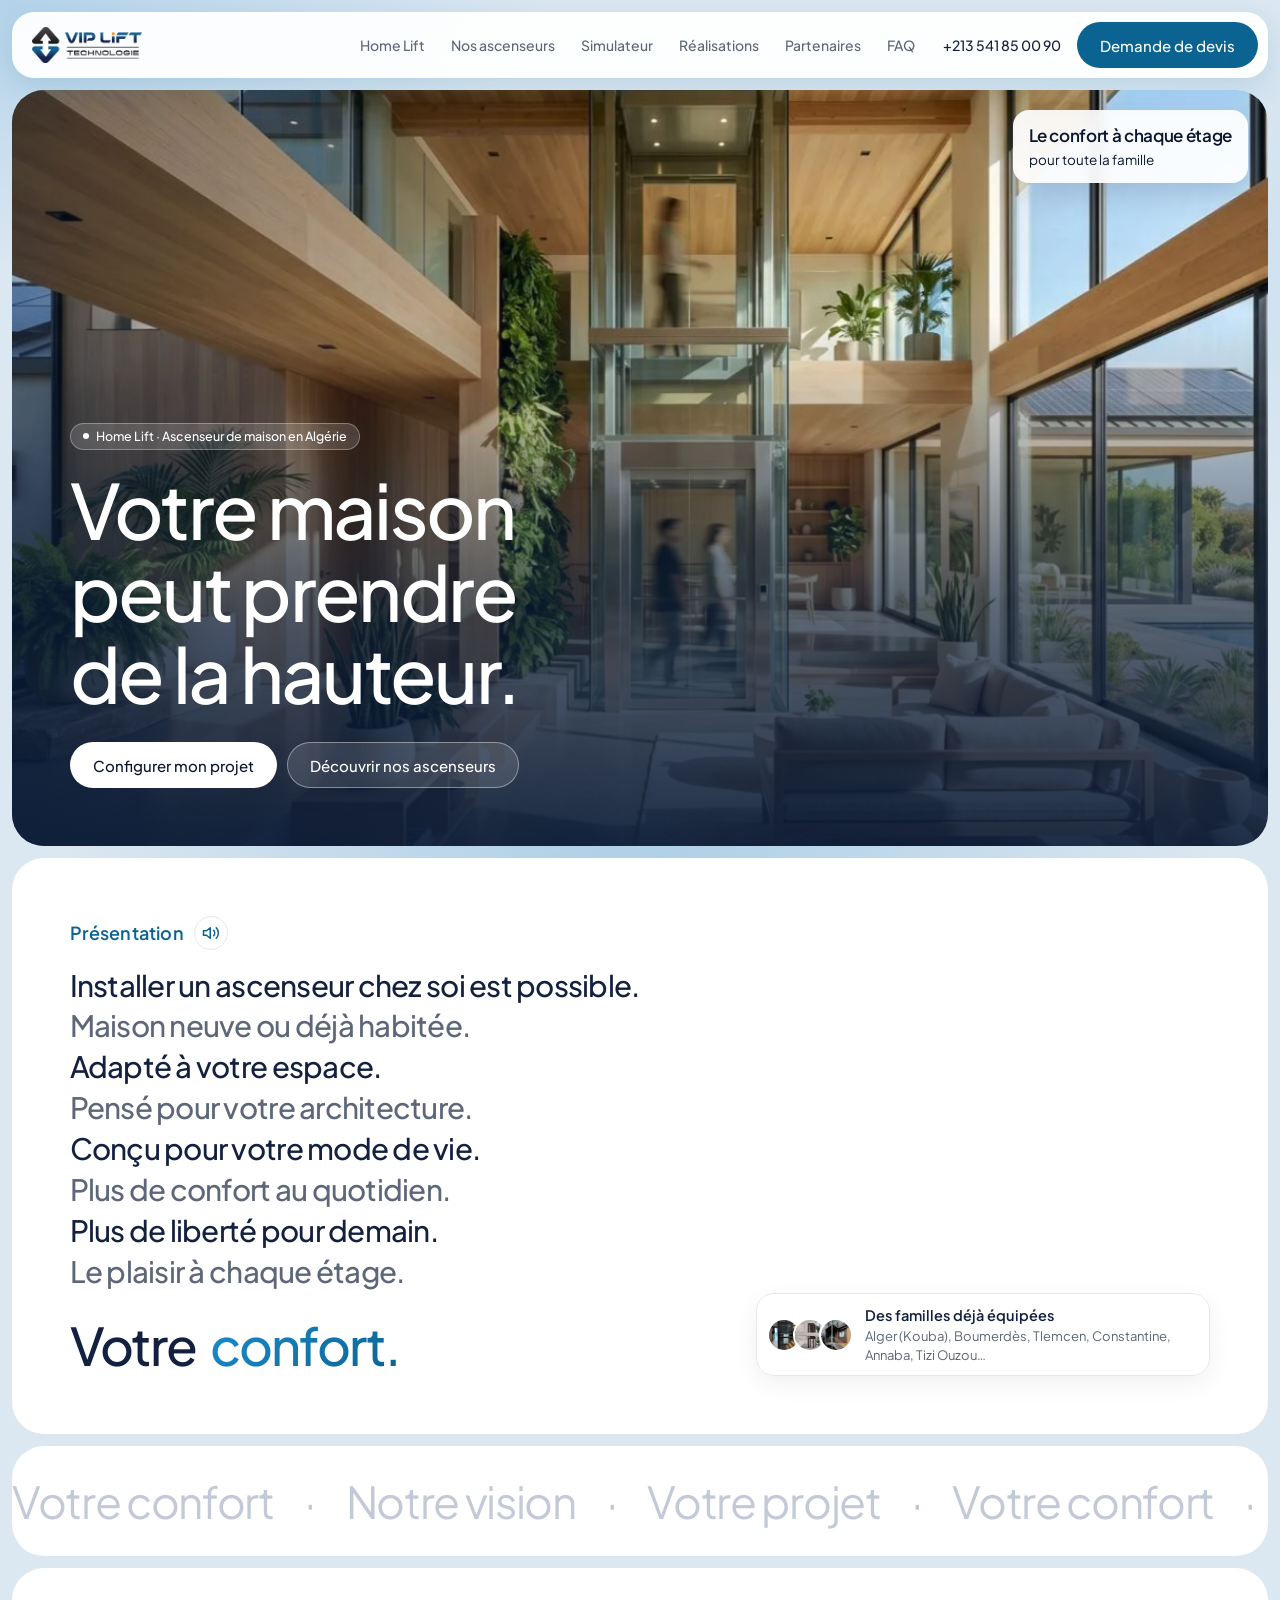
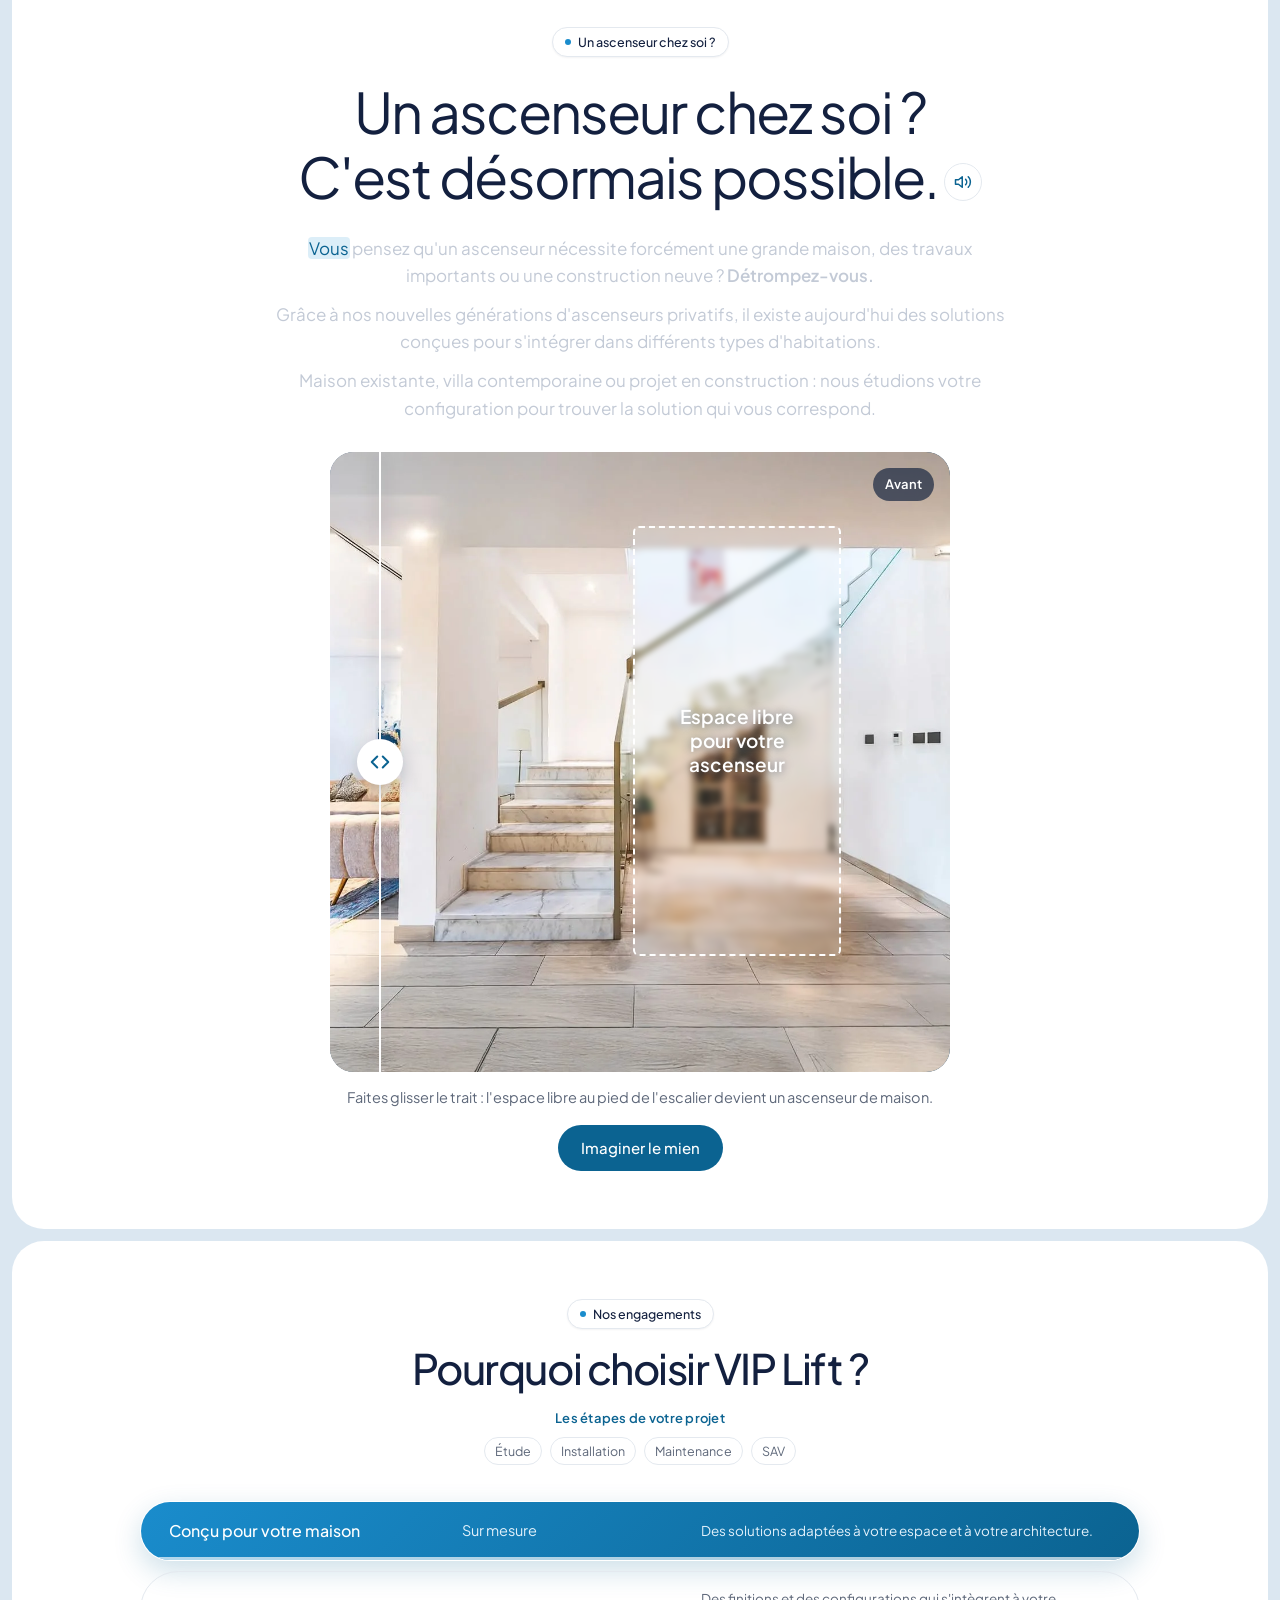
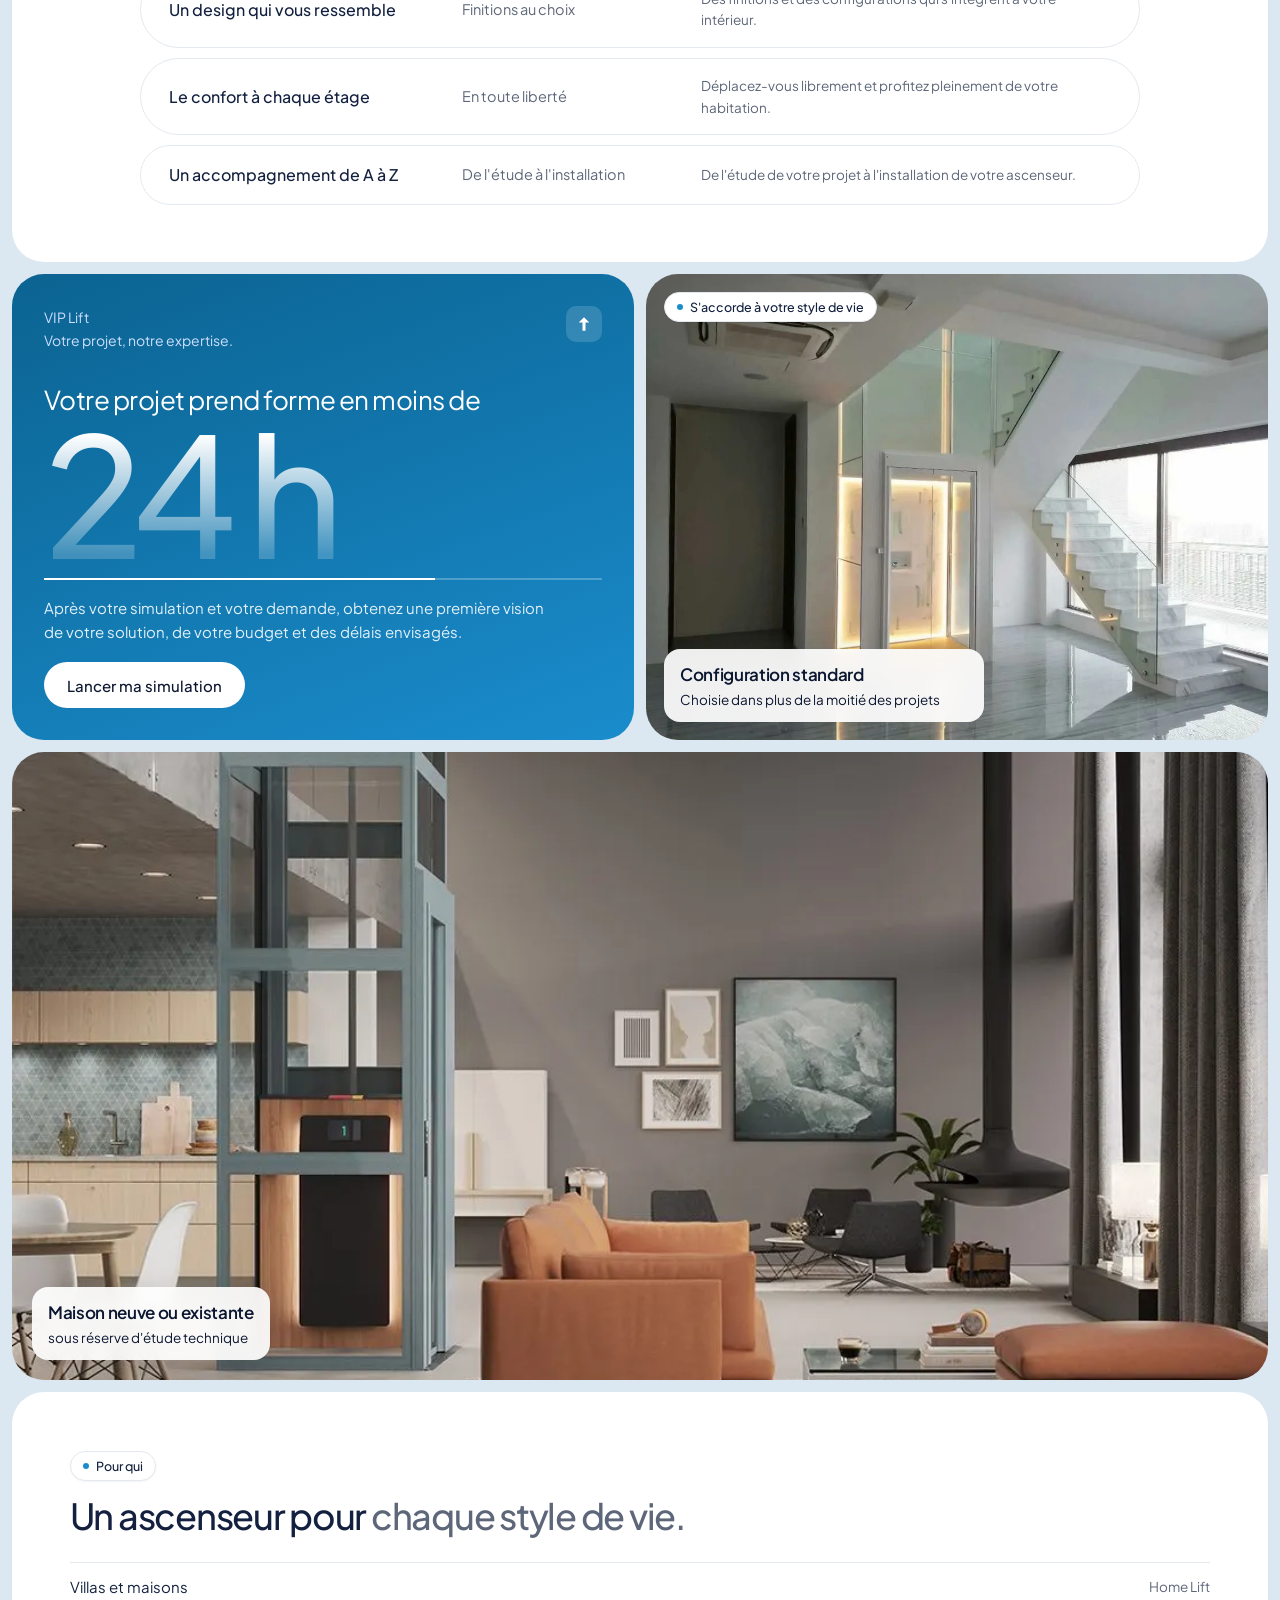
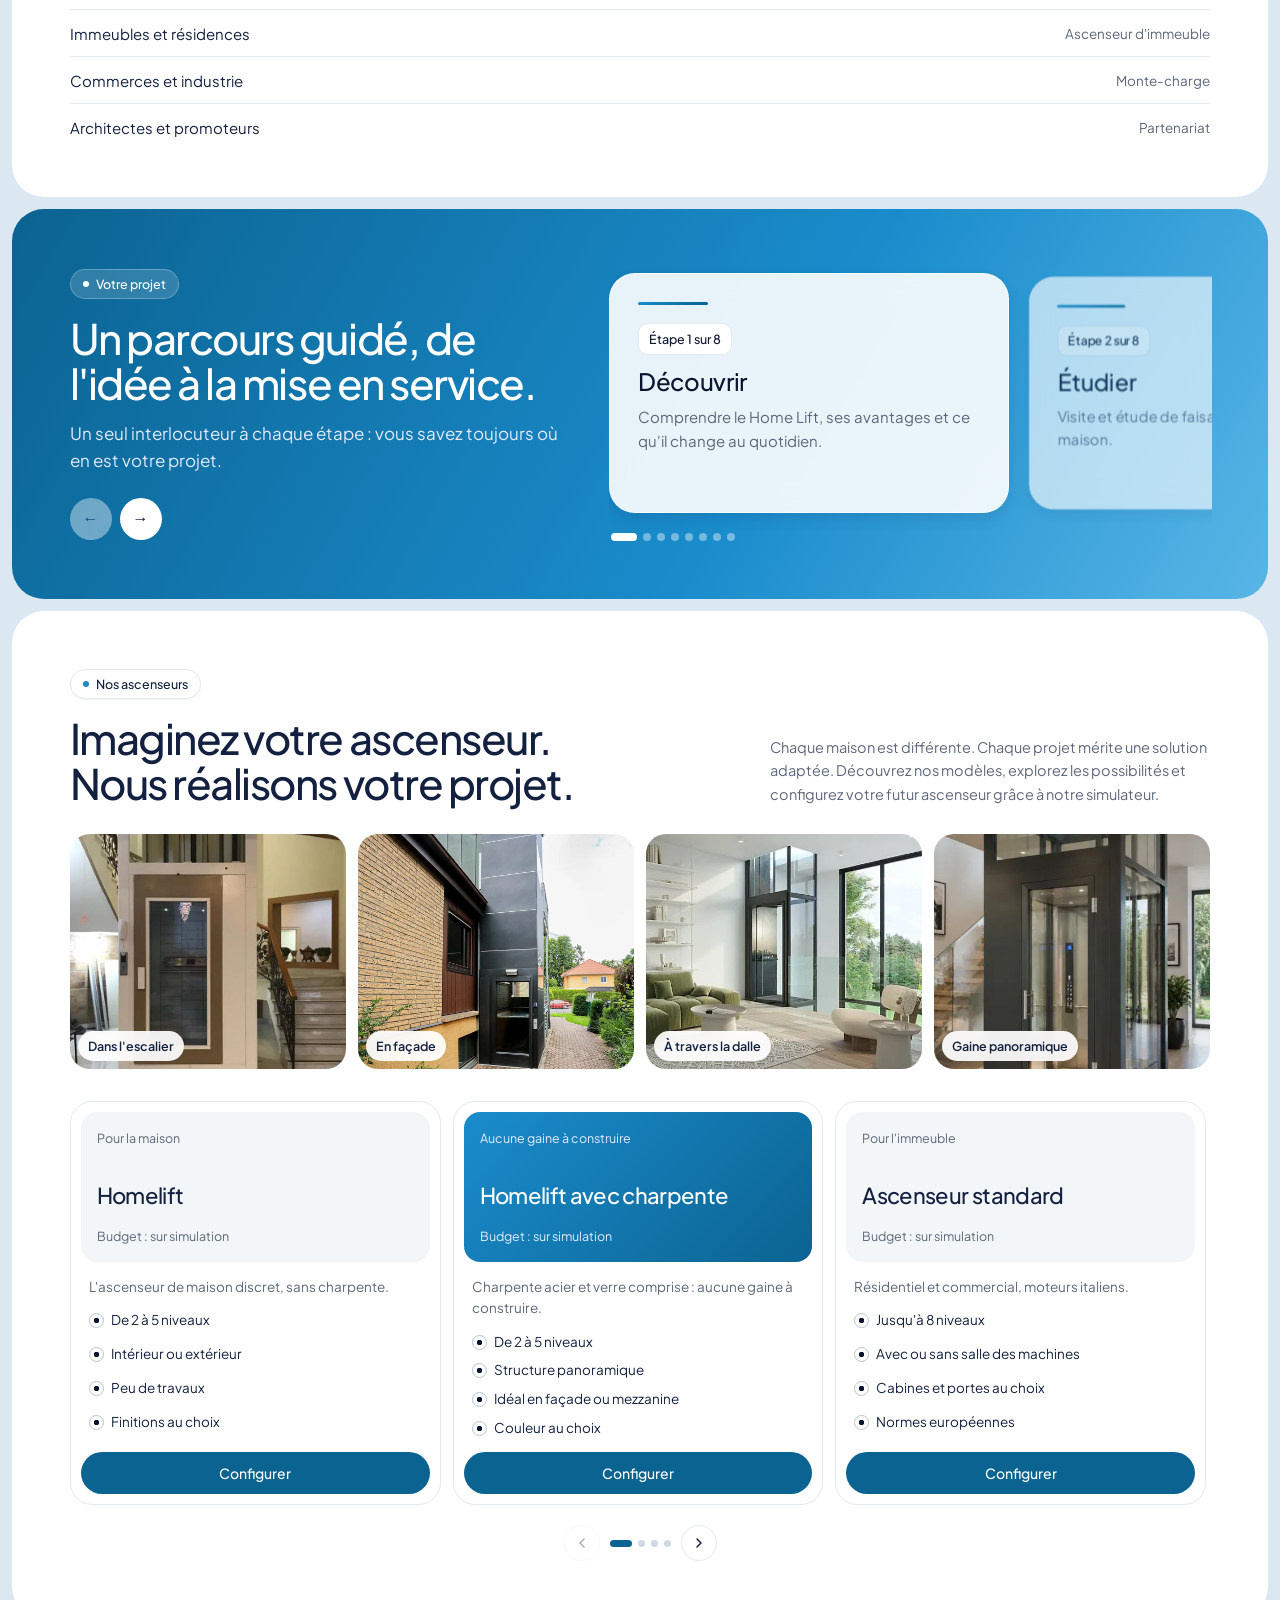
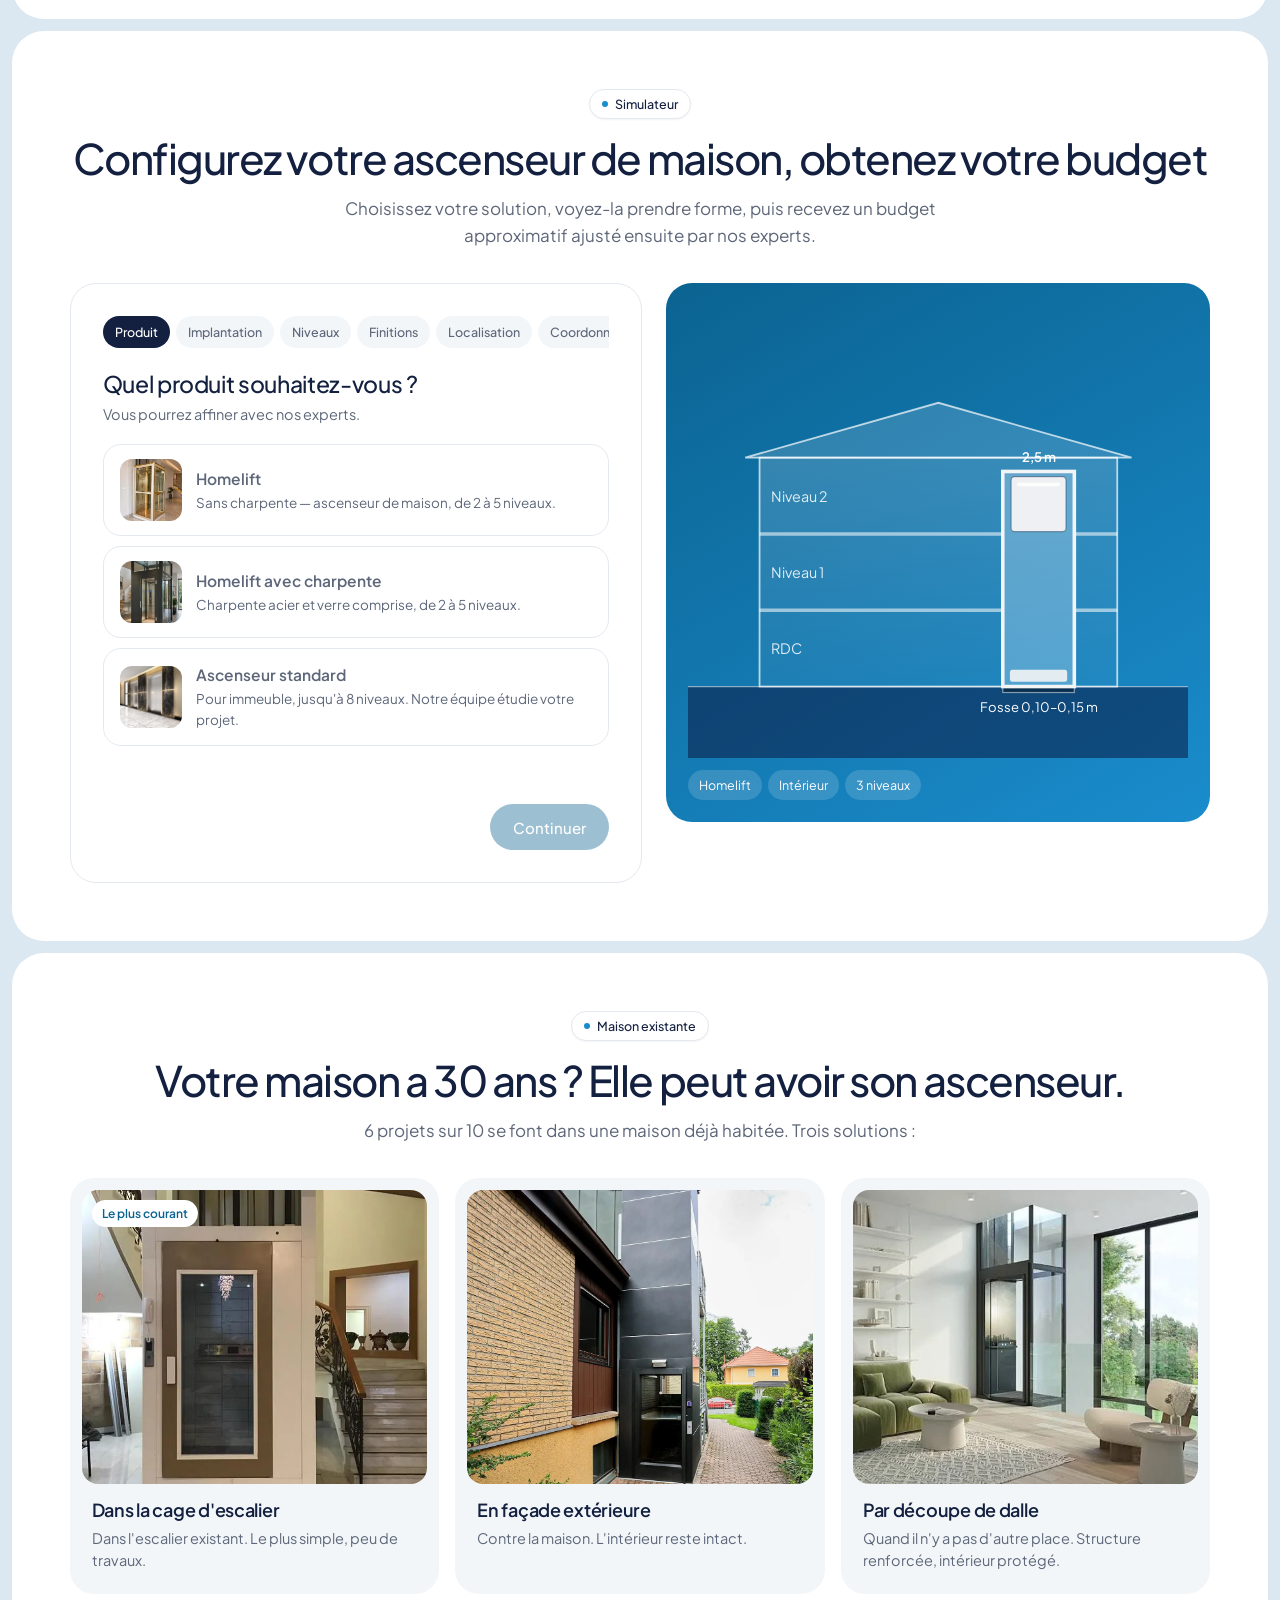
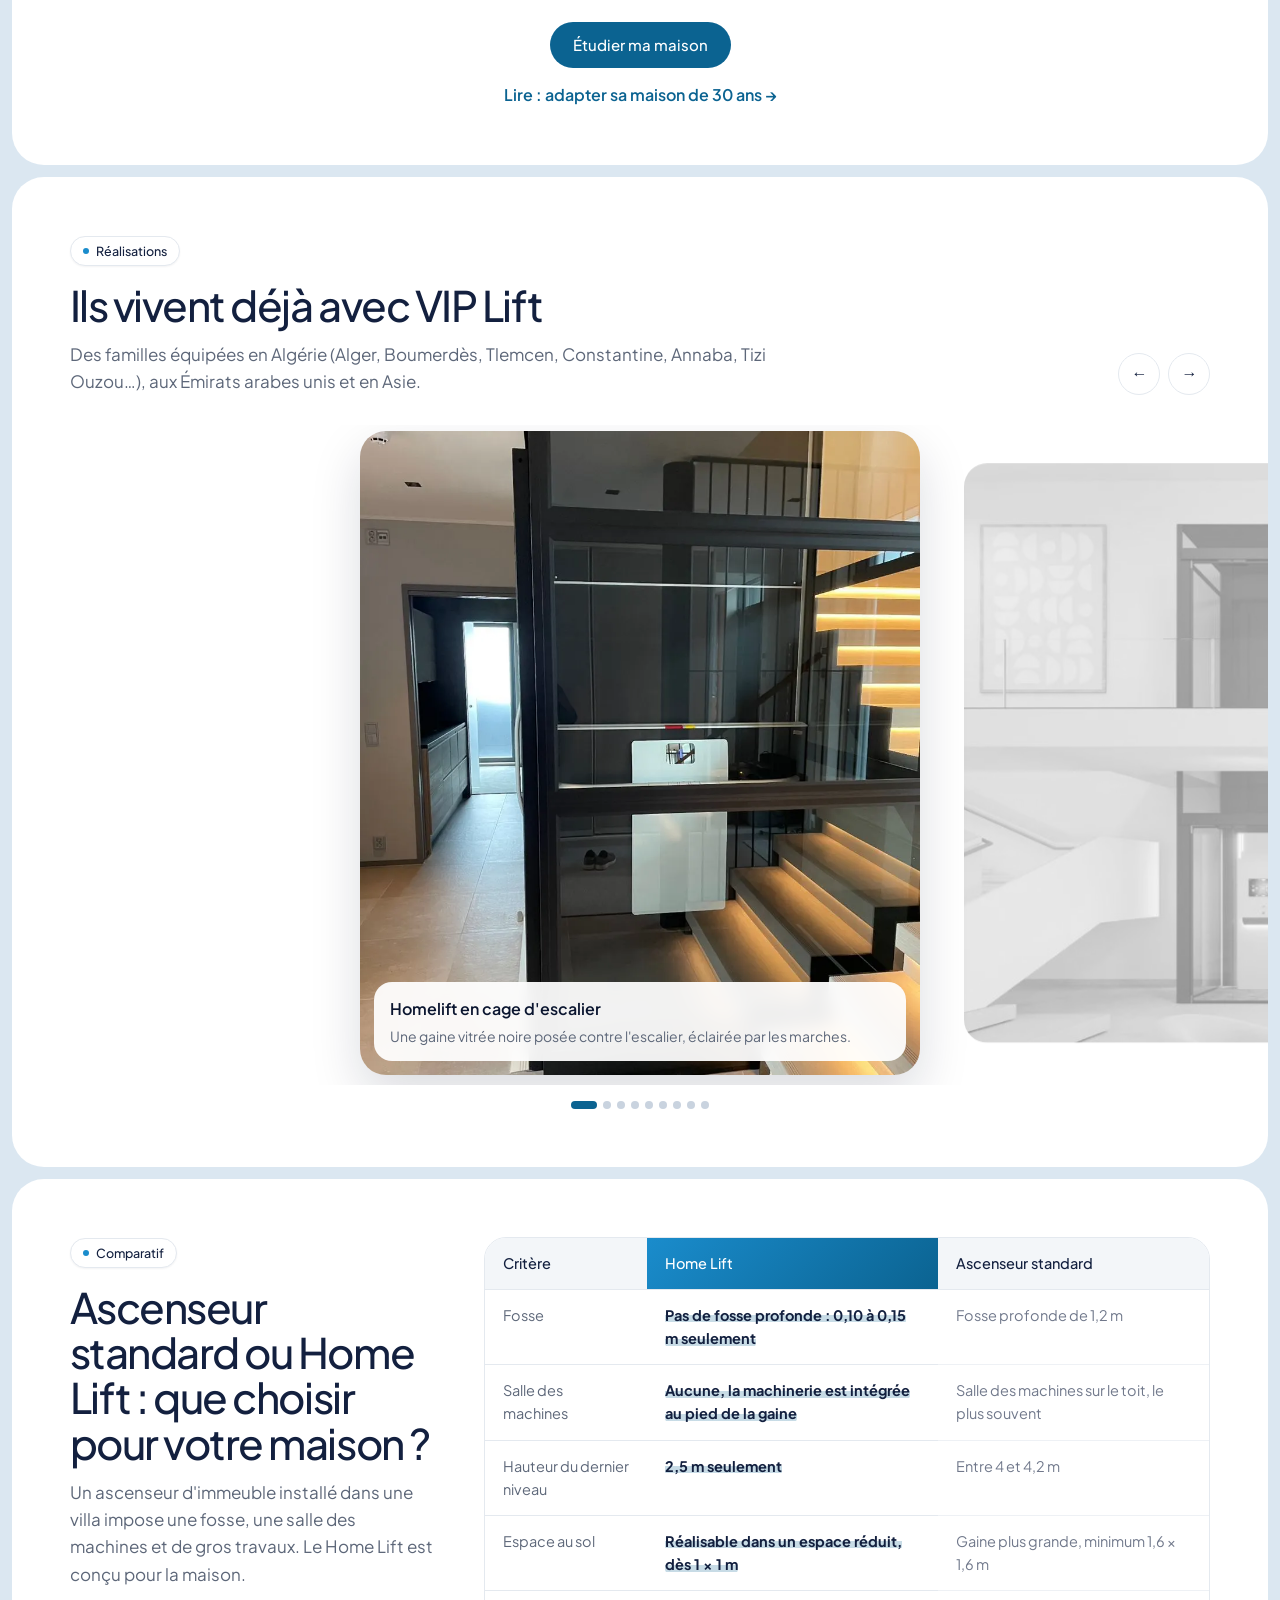
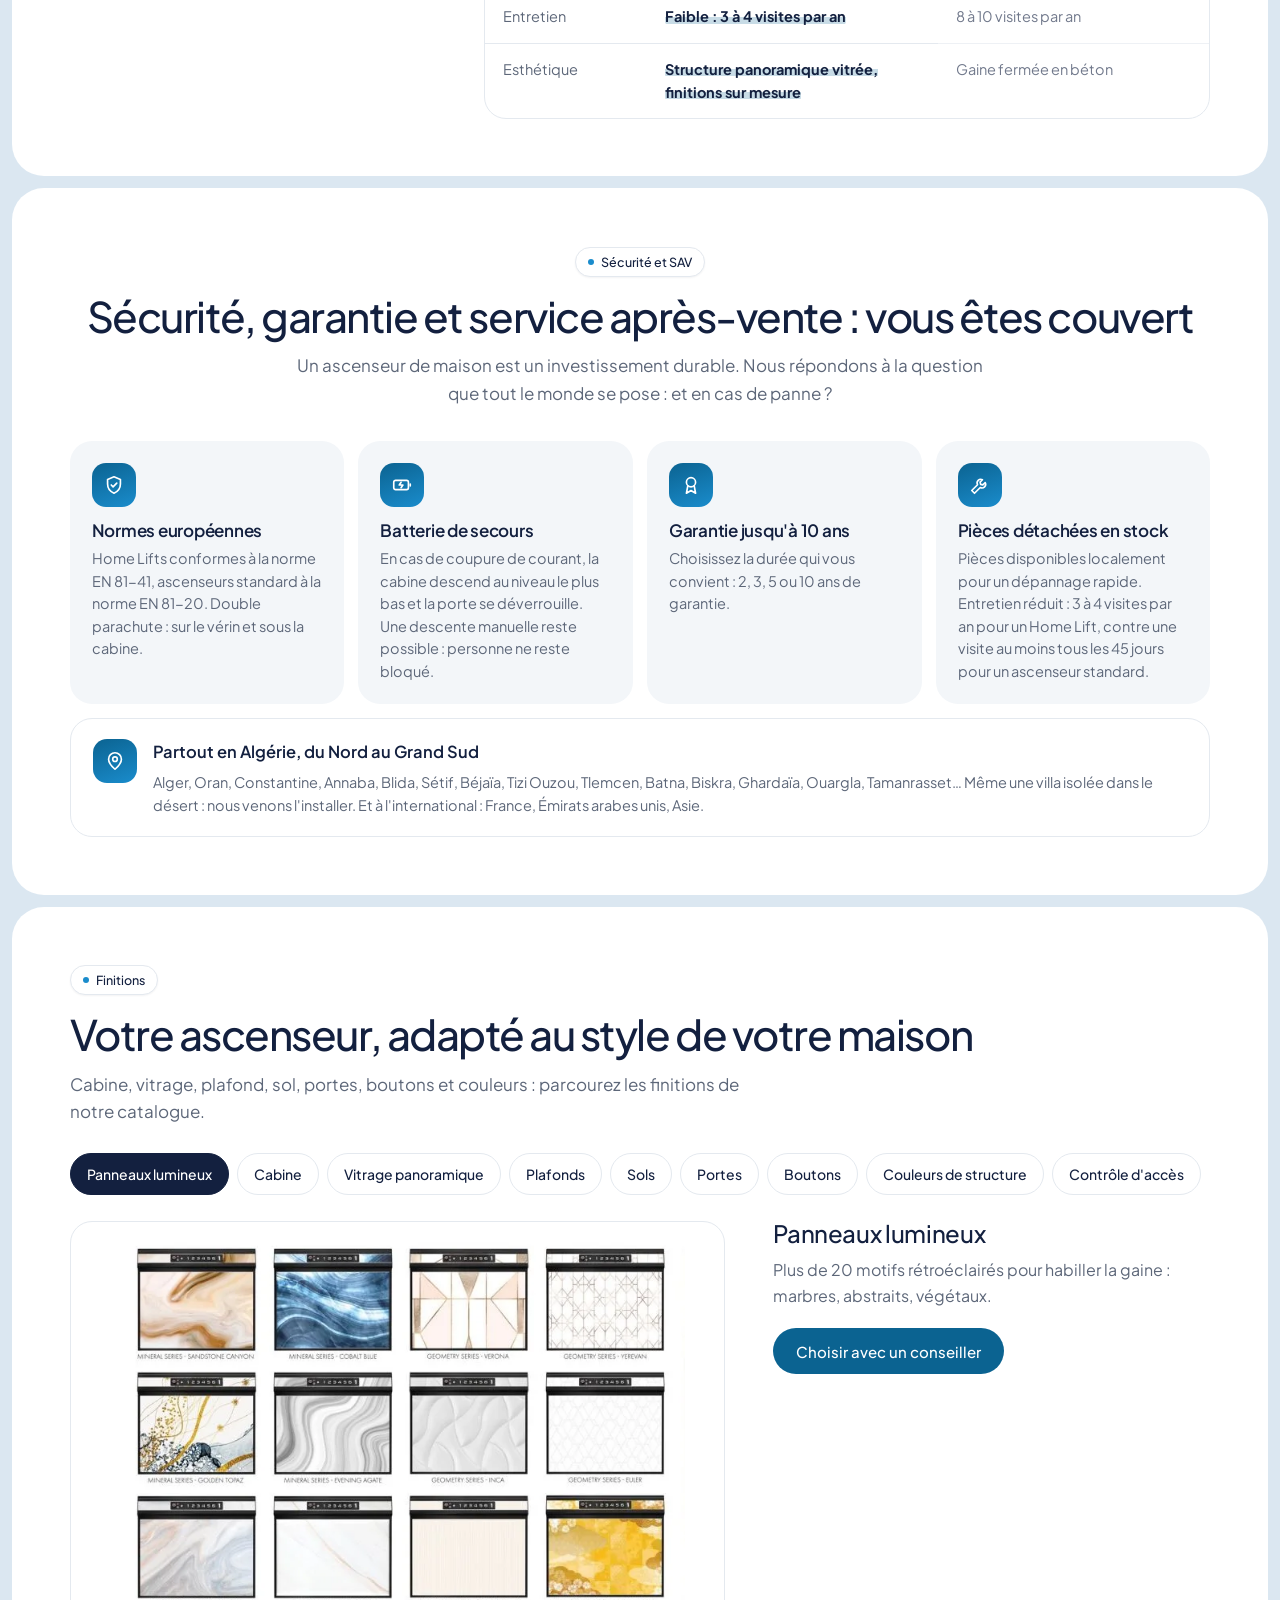
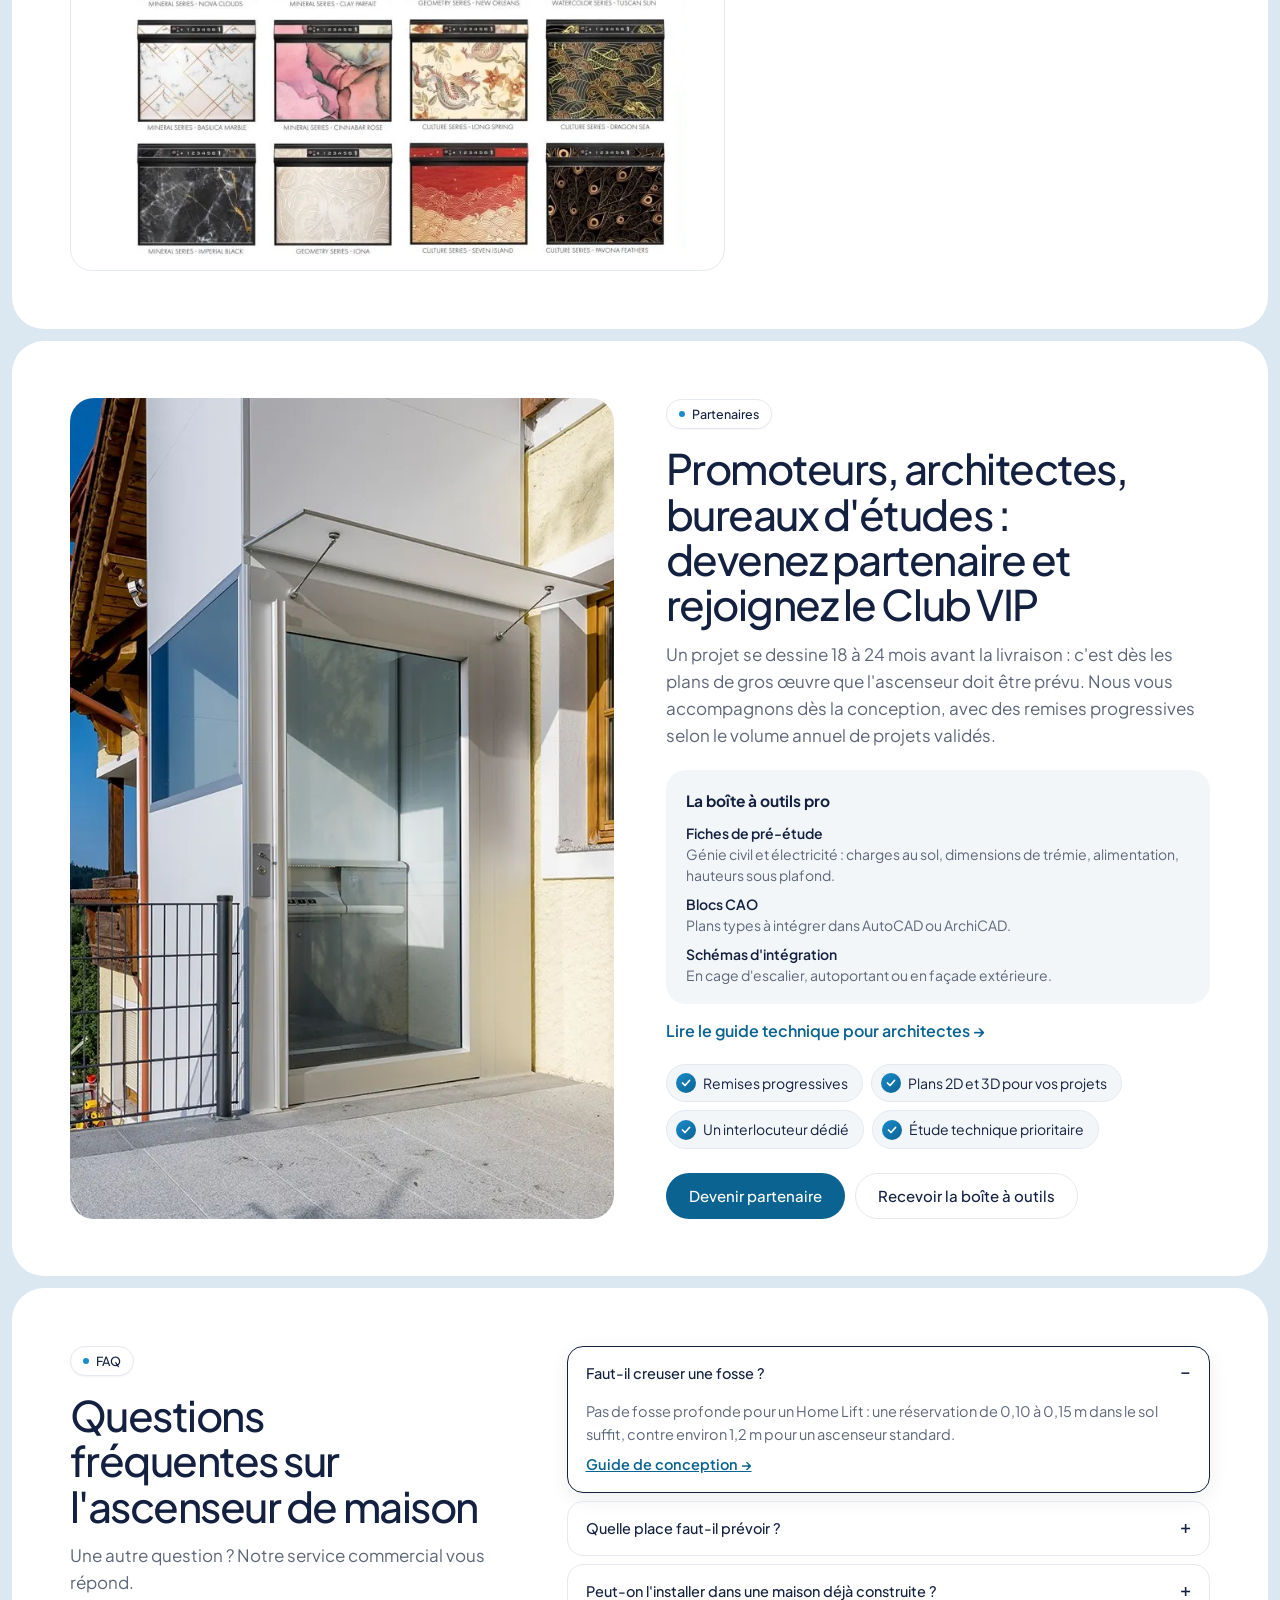
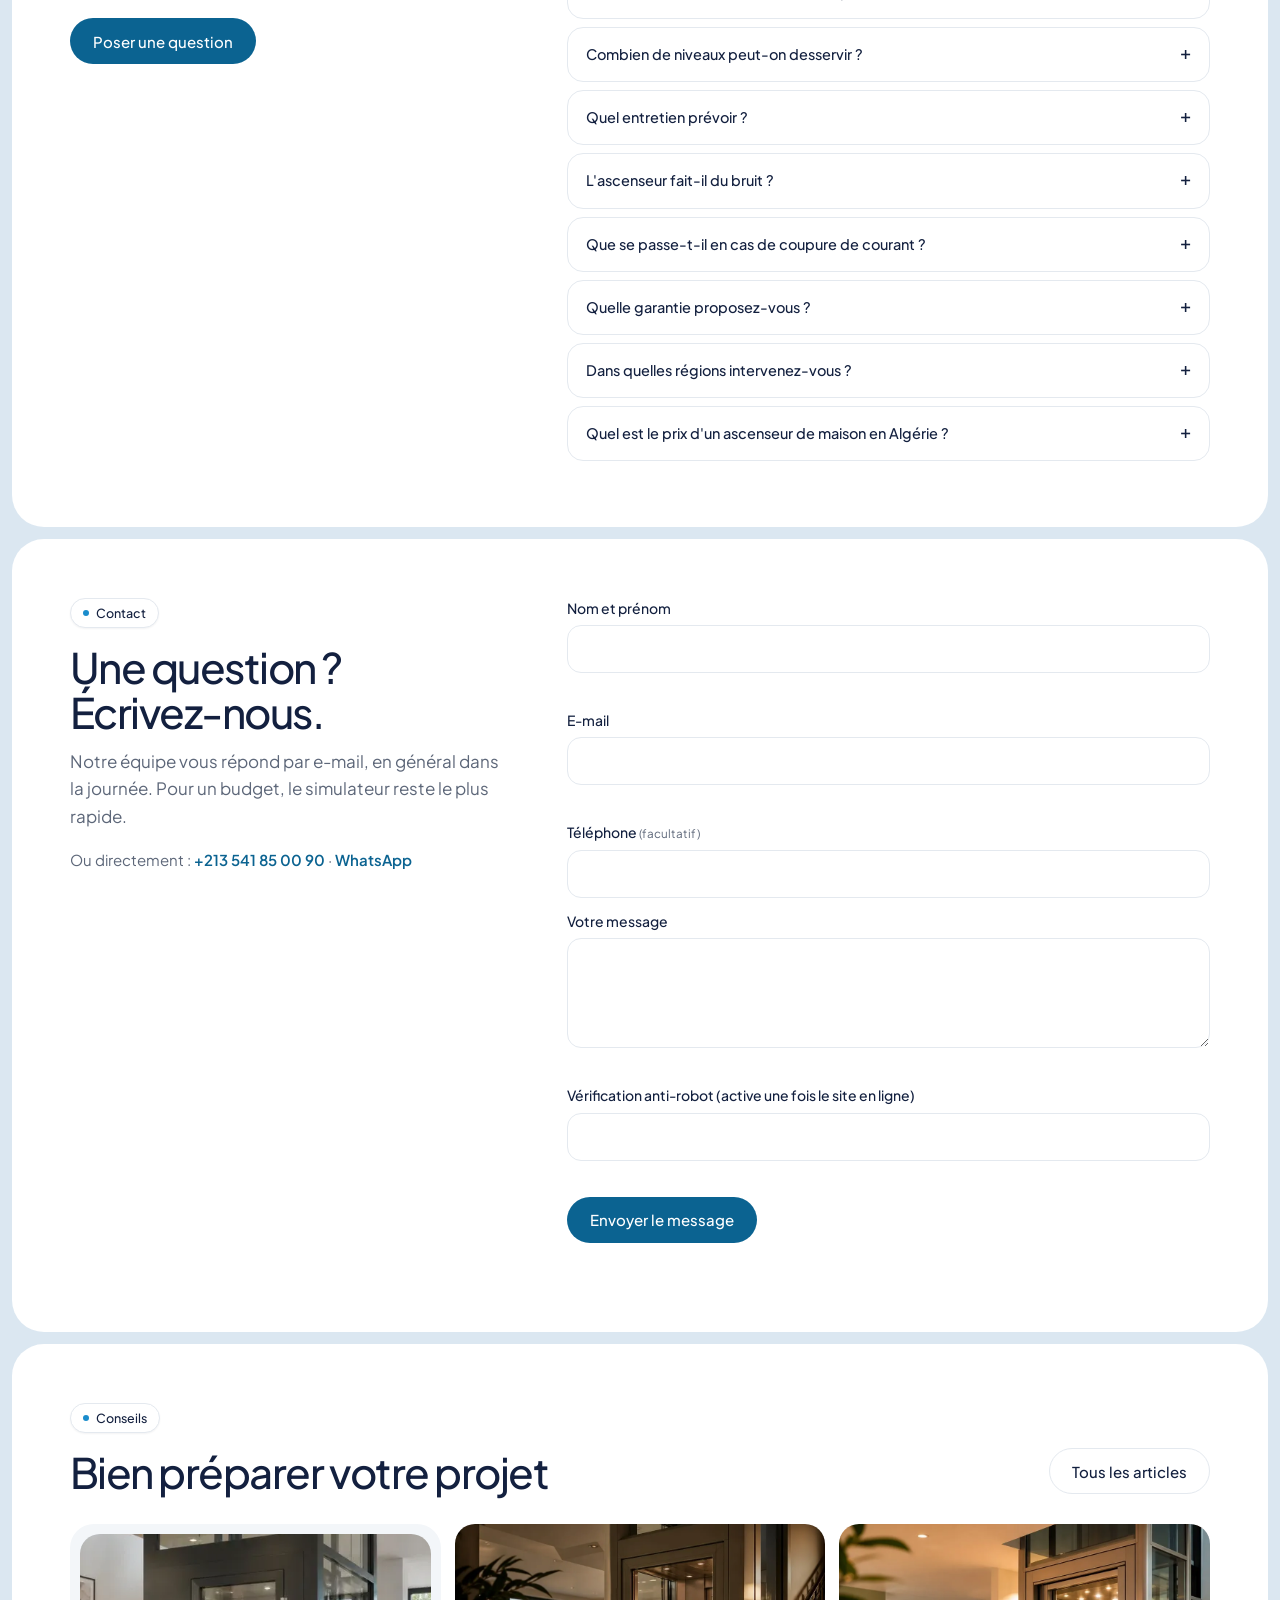
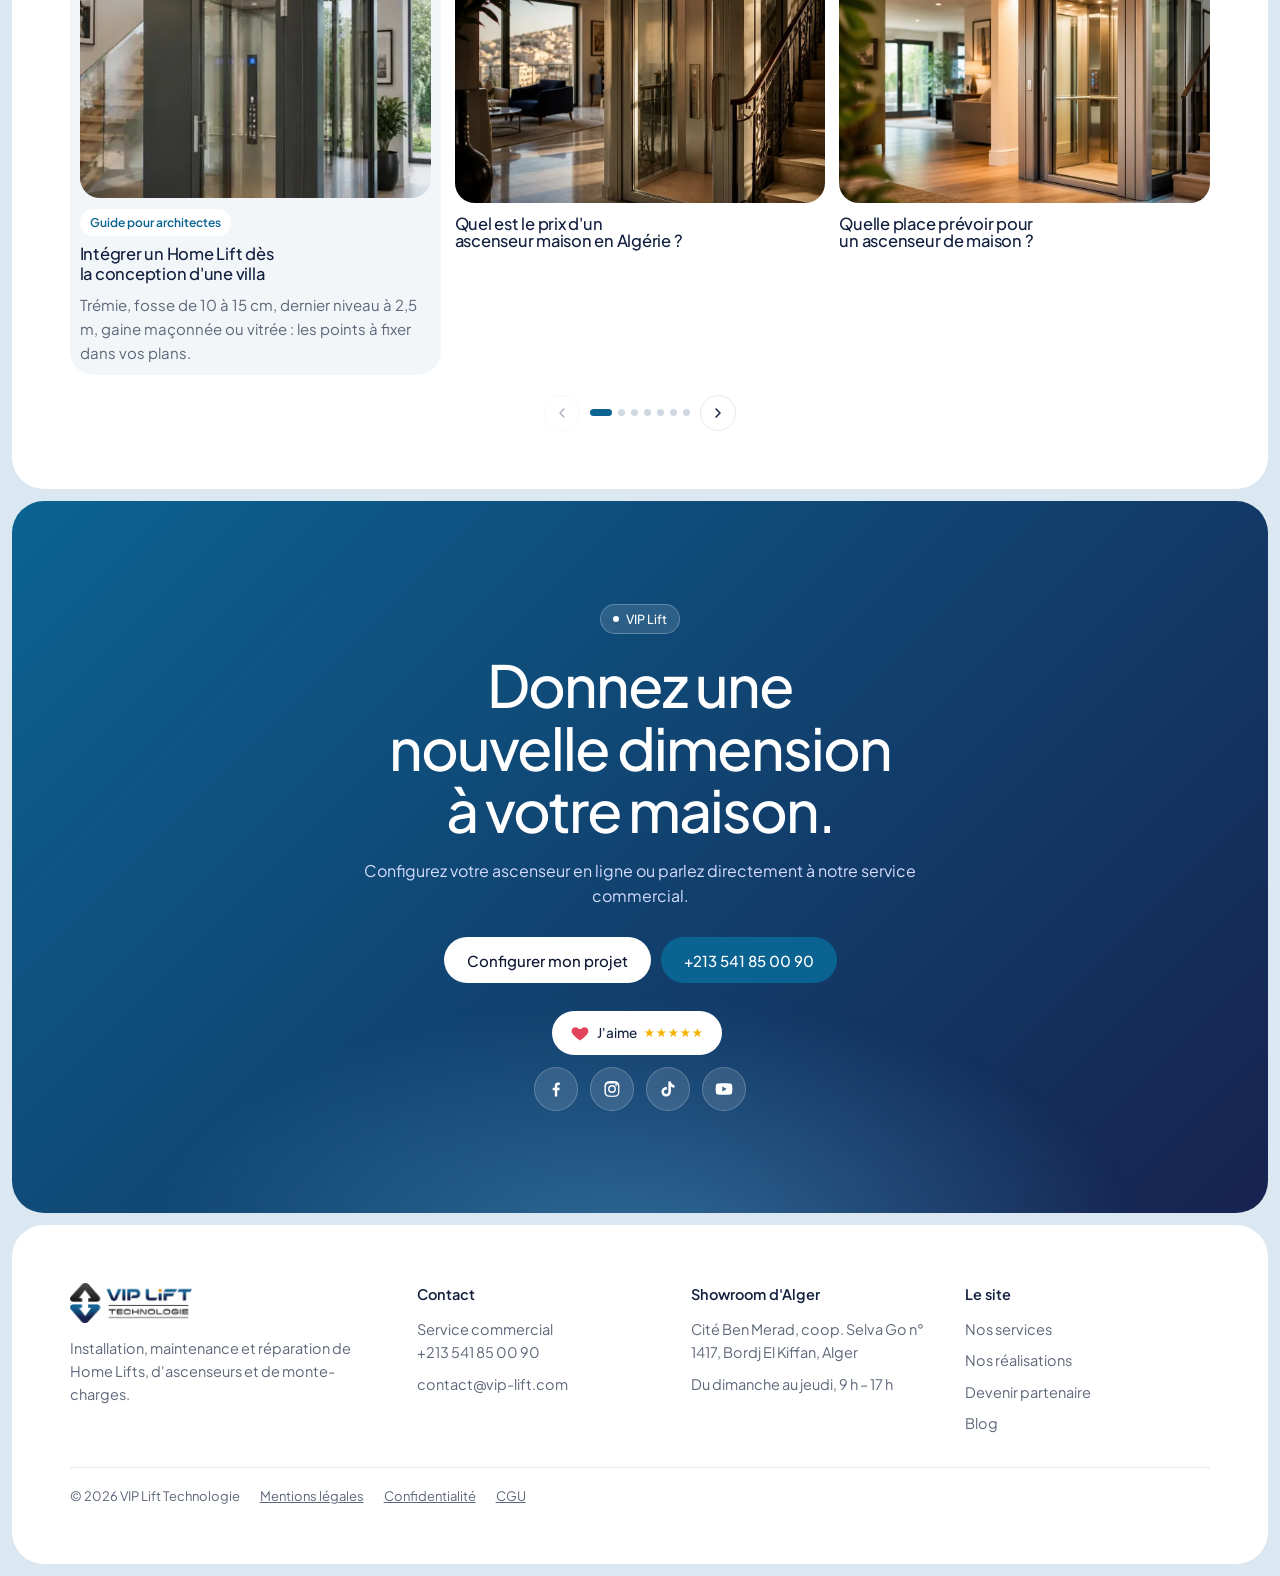
==== commit f71c9d2c: "Comparatif : le Home Lift et sa caractéristique apparaissent en gras (animation) Co-Authored-By: Cla" ====
--- a/nouveau/index.html
+++ b/nouveau/index.html
@@ -21,7 +21,7 @@
 <link rel="icon" href="img/logo-h.png">
 <link rel="preconnect" href="https://fonts.googleapis.com"><link rel="preconnect" href="https://fonts.gstatic.com" crossorigin>
 <link href="https://fonts.googleapis.com/css2?family=Plus+Jakarta+Sans:wght@400;500;600&display=swap" rel="stylesheet">
-<link rel="stylesheet" href="style.css?v=31">
+<link rel="stylesheet" href="style.css?v=33">
 <script>new MutationObserver(()=>{for(const c of document.querySelectorAll('.stack td:not([data-l])')){let i=0,p=c;while(p=p.previousElementSibling)i+=p.colSpan;c.dataset.l=c.closest('table').rows[0].cells[i]?.textContent||''}}).observe(document,{childList:true,subtree:true})</script>
 </head>
 <body>
@@ -304,6 +304,6 @@
   </nav>
 </div>
 
-<script src="liens.js?v=8" defer></script><script src="script.js?v=21" defer></script>
+<script src="liens.js?v=8" defer></script><script src="script.js?v=23" defer></script>
 </body>
 </html>
--- a/nouveau/style.css
+++ b/nouveau/style.css
@@ -595,3 +595,16 @@
 html.tk .plan .hd span{margin-top:6px}
 html.tk .plan .ds{padding:12px 8px 4px}
 html.tk .plan ul{padding:6px 8px 12px}
+/* Comparatif : mise en valeur animée du Home Lift */
+.cmp-anim #comparatif tbody td:nth-child(2){font-weight:400;color:var(--mut);transition:color .5s}
+.cmp-anim #comparatif tbody td:nth-child(2)::before{transition:color .5s}
+.cmp-anim #comparatif .hl{background:linear-gradient(#0b63913a,#0b63913a) no-repeat 0 88%/0% 40%;border-radius:4px;transition:background-size .9s cubic-bezier(.2,.7,.2,1) .25s}
+.cmp-anim #comparatif tbody td:nth-child(3){transition:opacity .6s .3s}
+.cmp-anim #comparatif tr.lit td:nth-child(2){font-weight:700;color:var(--ink)}
+.cmp-anim #comparatif tr.lit td:nth-child(2)::before{color:var(--blue);font-weight:700}
+.cmp-anim #comparatif tr.lit .hl{background-size:100% 40%}
+.cmp-anim #comparatif tr.lit td:nth-child(3){opacity:.6}
+.cmp-anim #comparatif tr.lit td:nth-child(2) .hlw{animation:hlpop .5s ease .1s}
+@keyframes hlpop{40%{transform:scale(1.03)}}
+#comparatif .hlw{display:block;transform-origin:left center}
+#comparatif .hl{display:inline;-webkit-box-decoration-break:clone;box-decoration-break:clone}
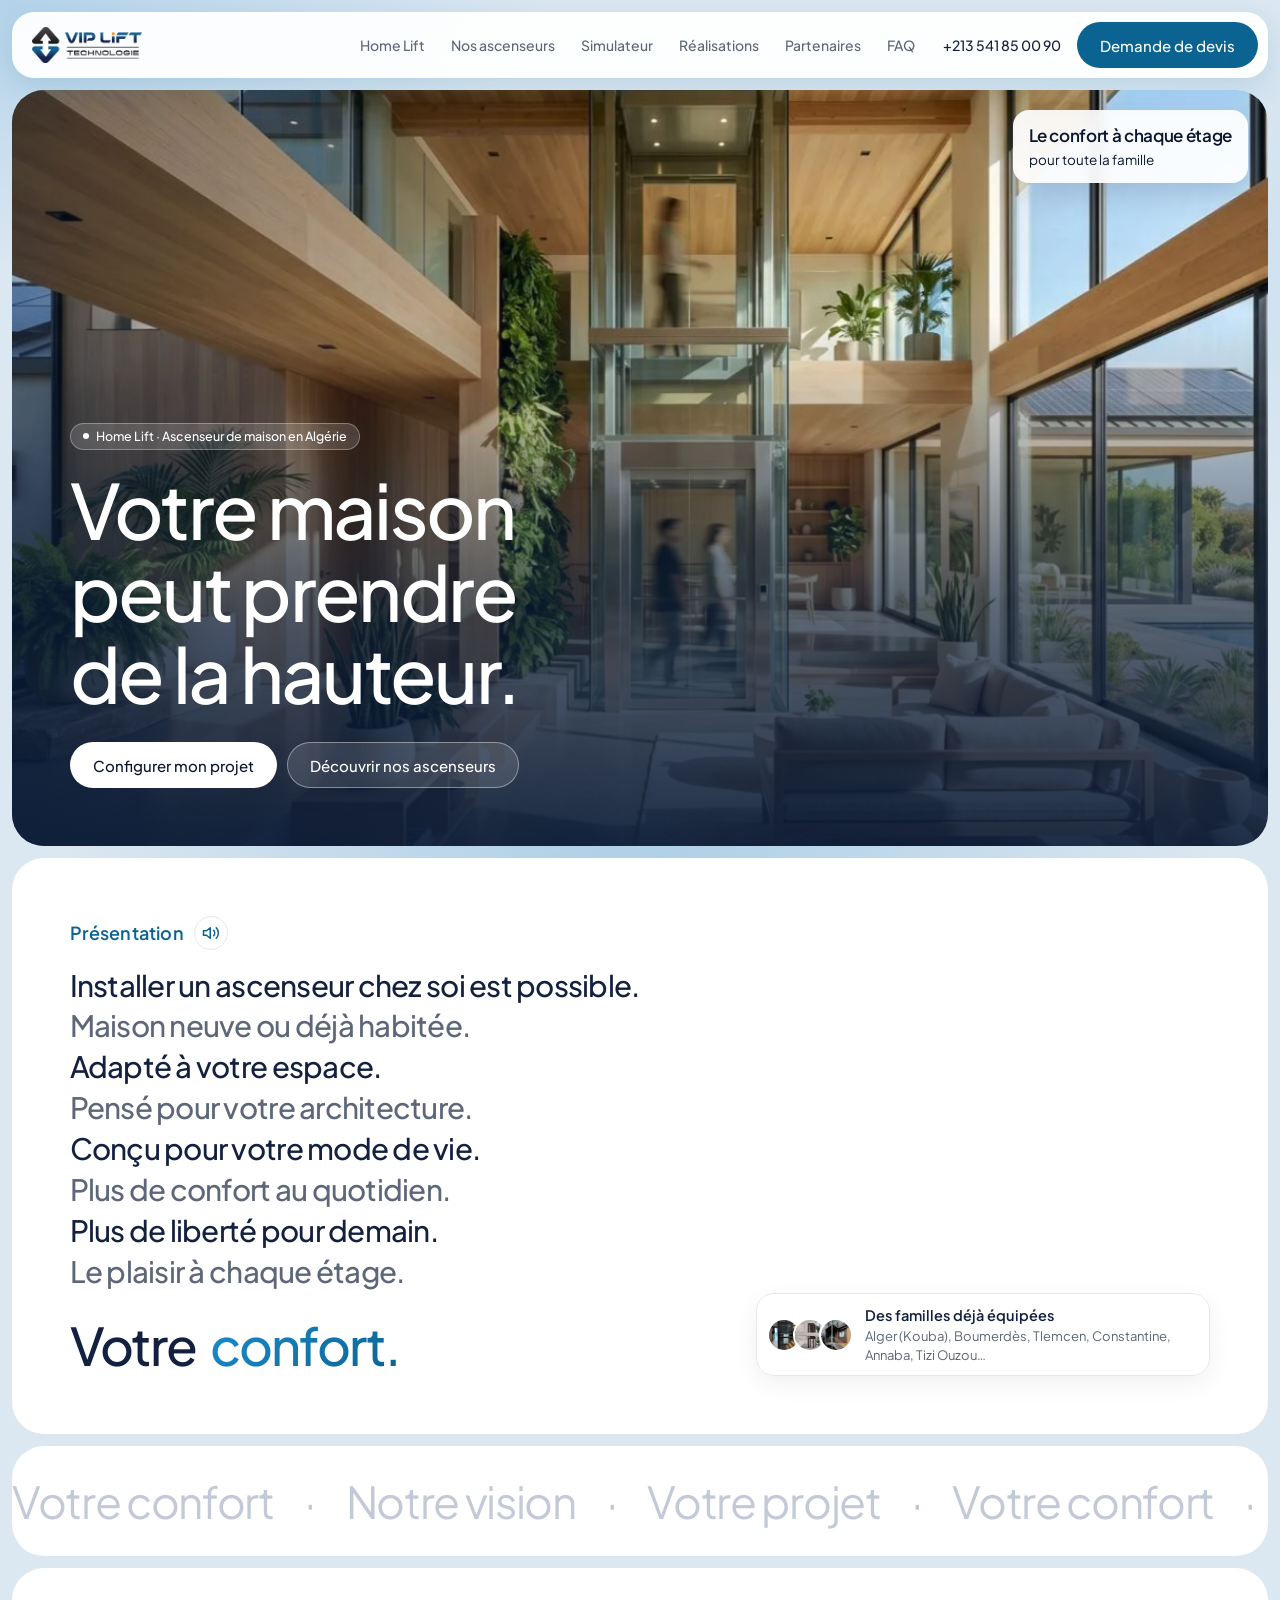
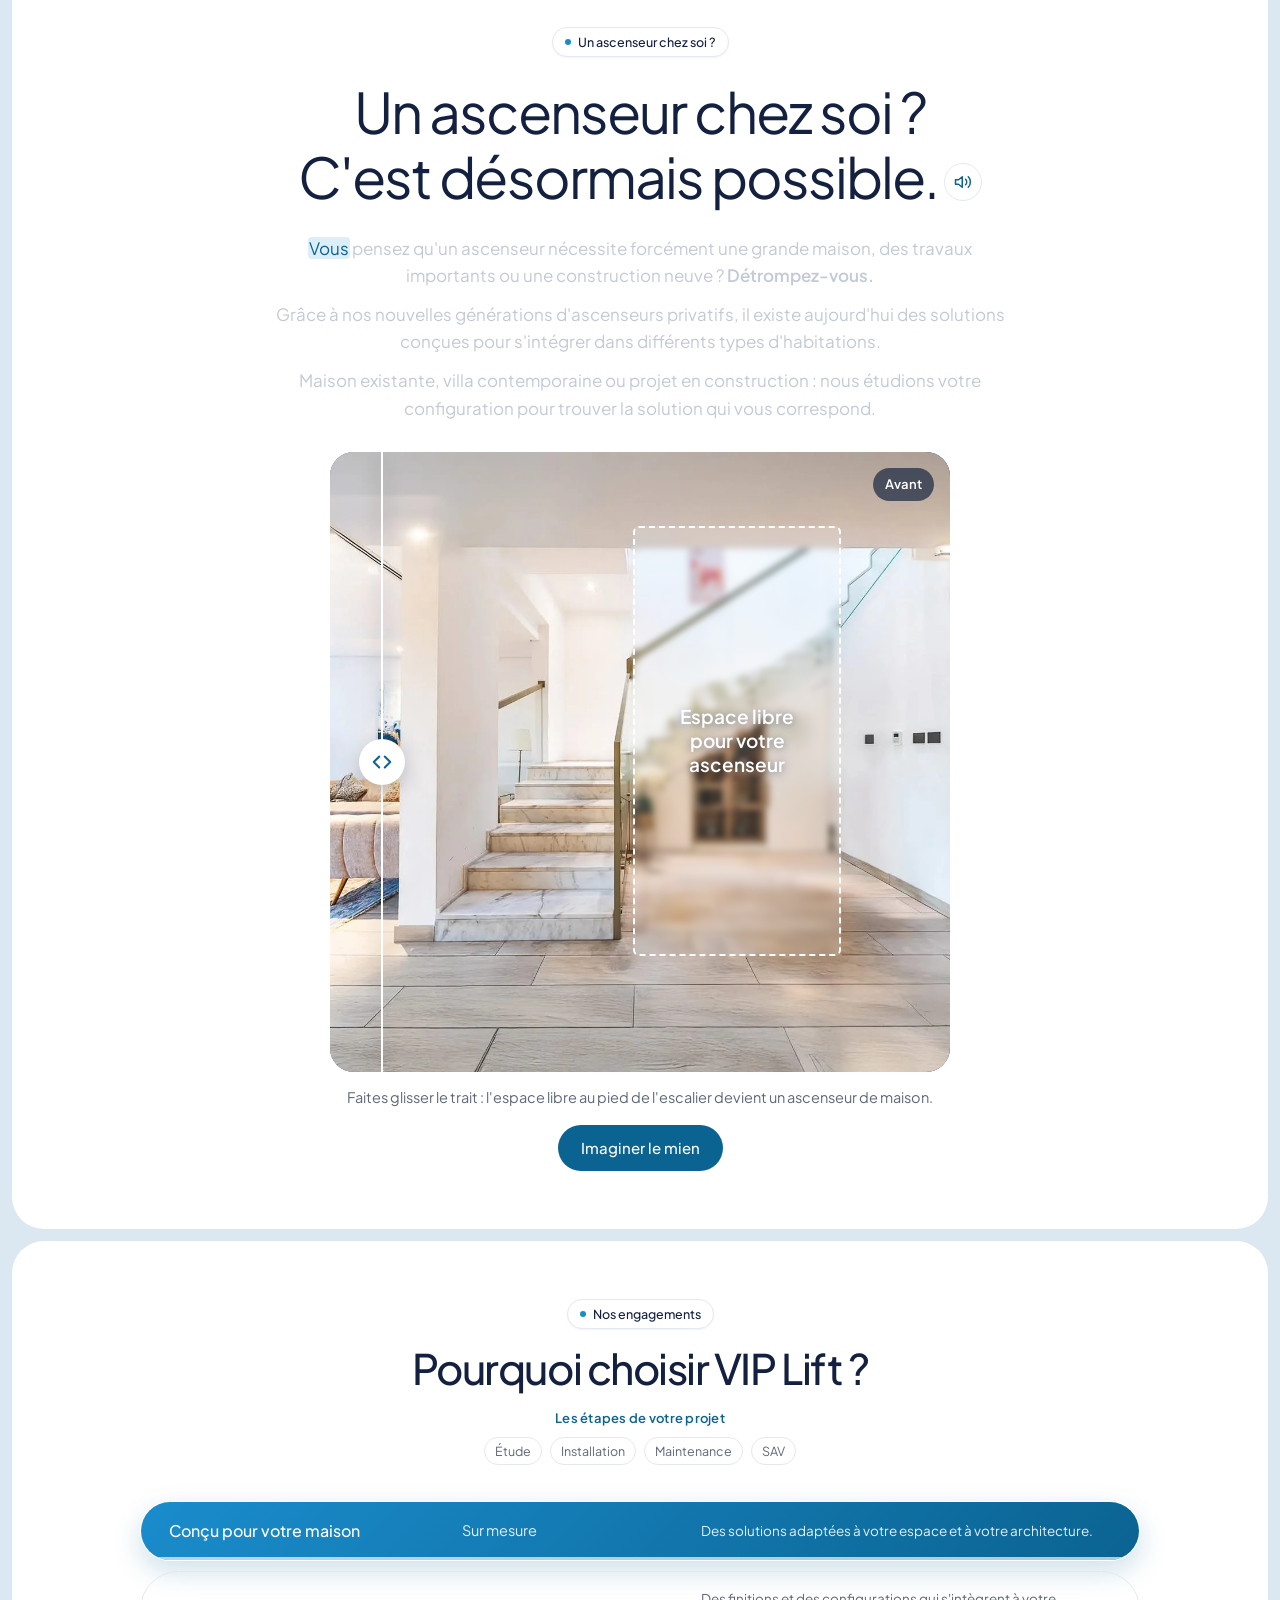
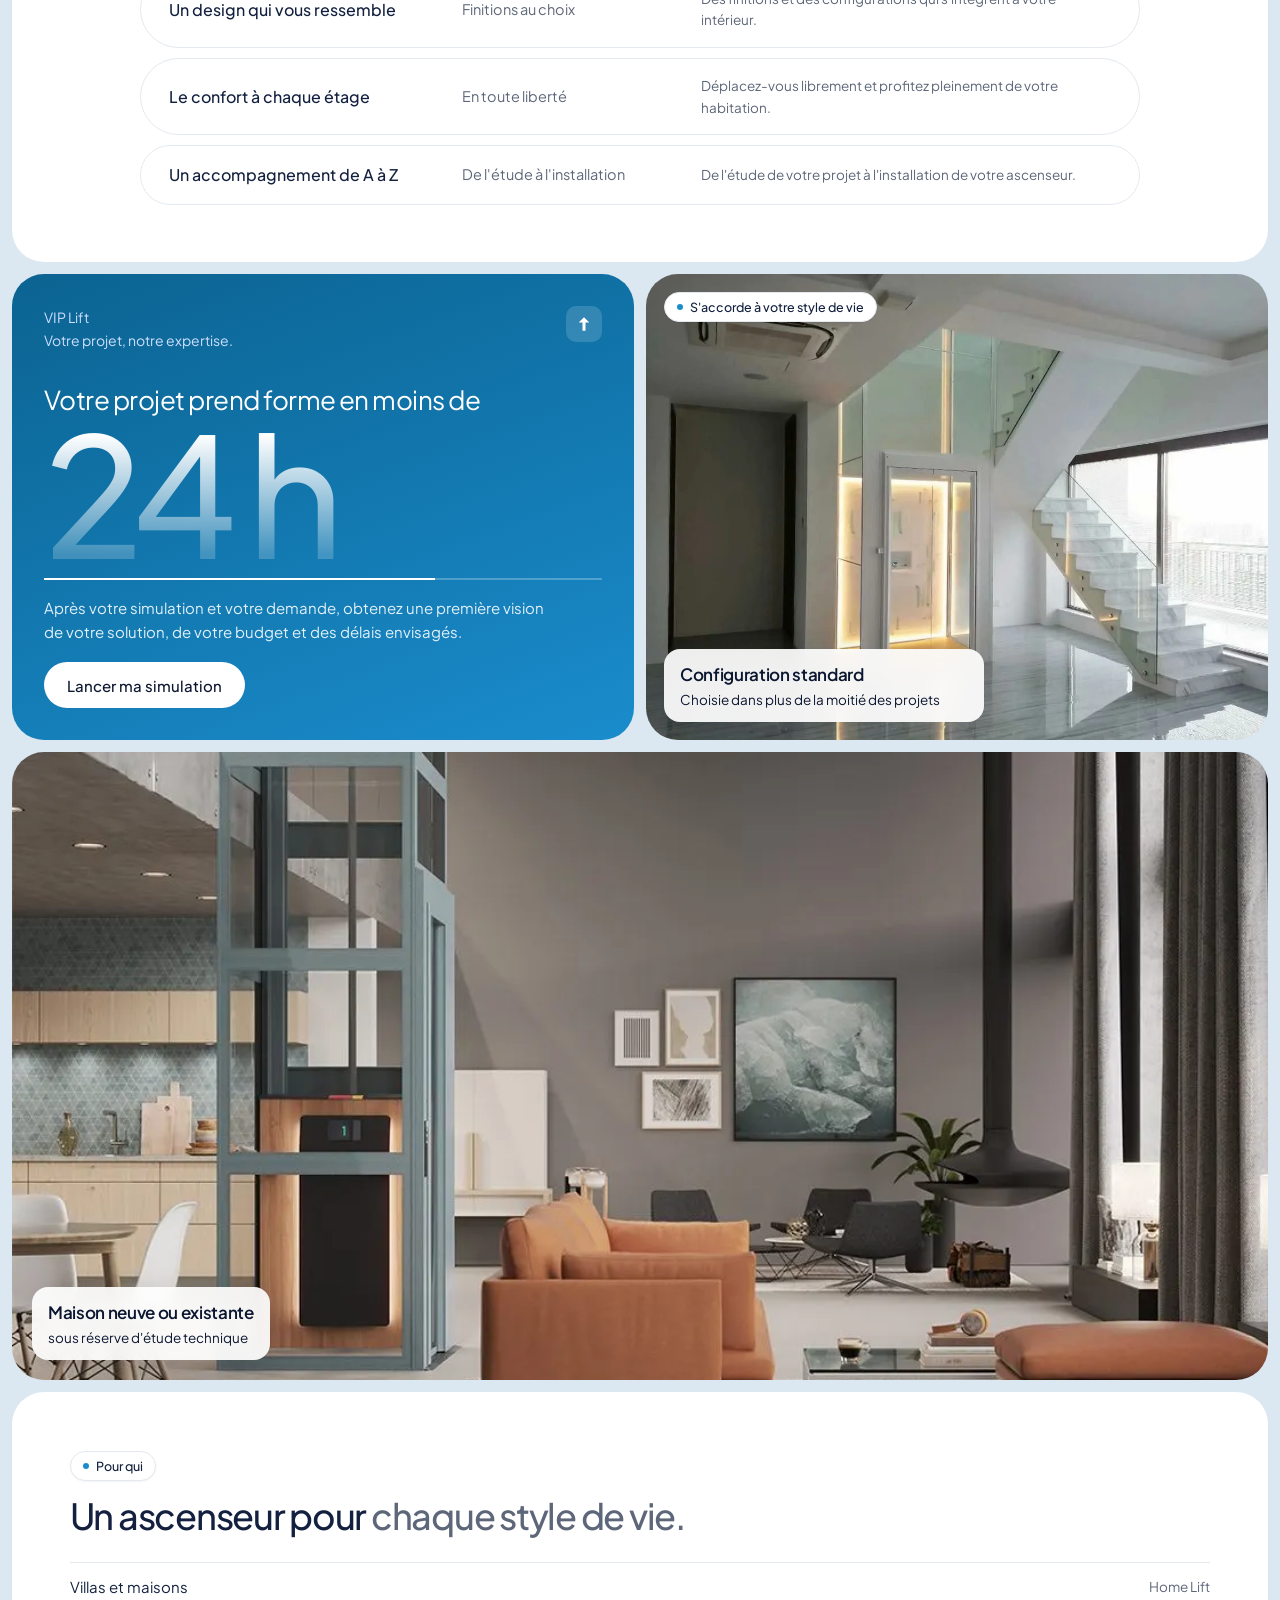
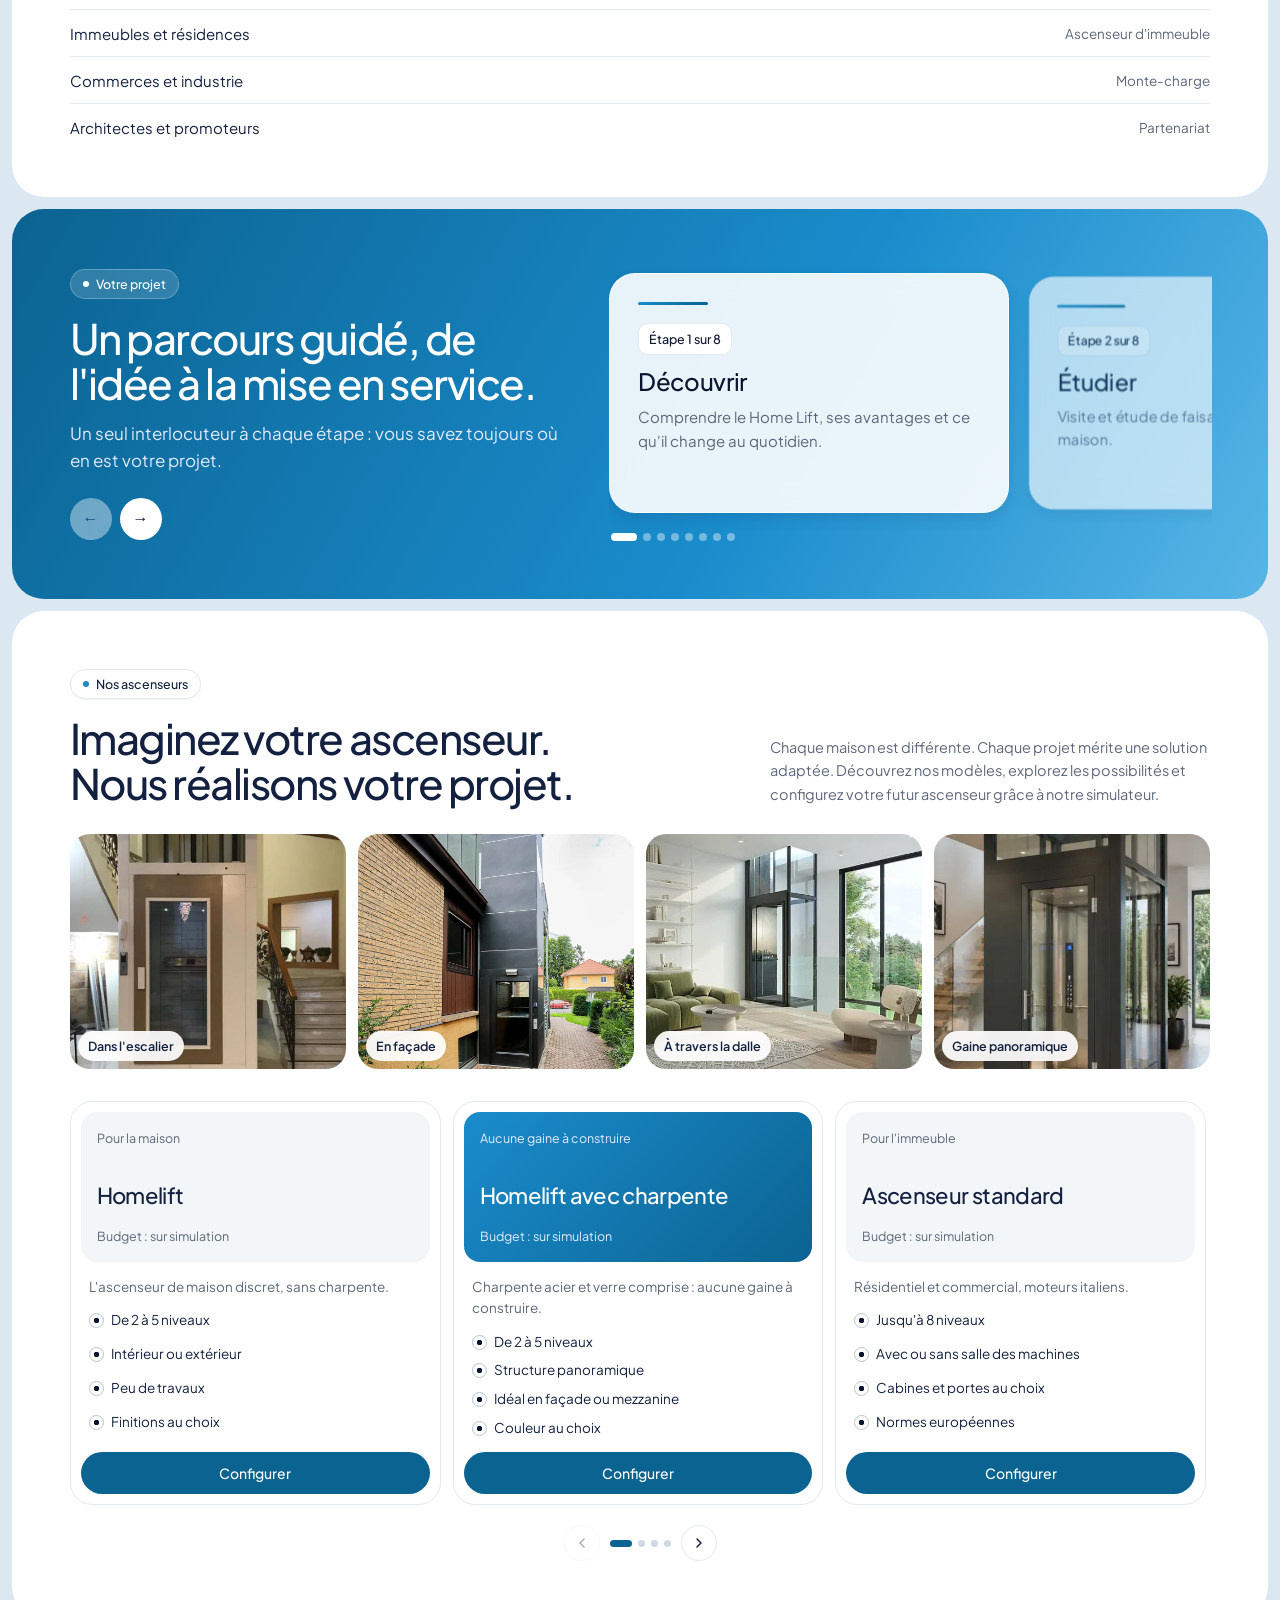
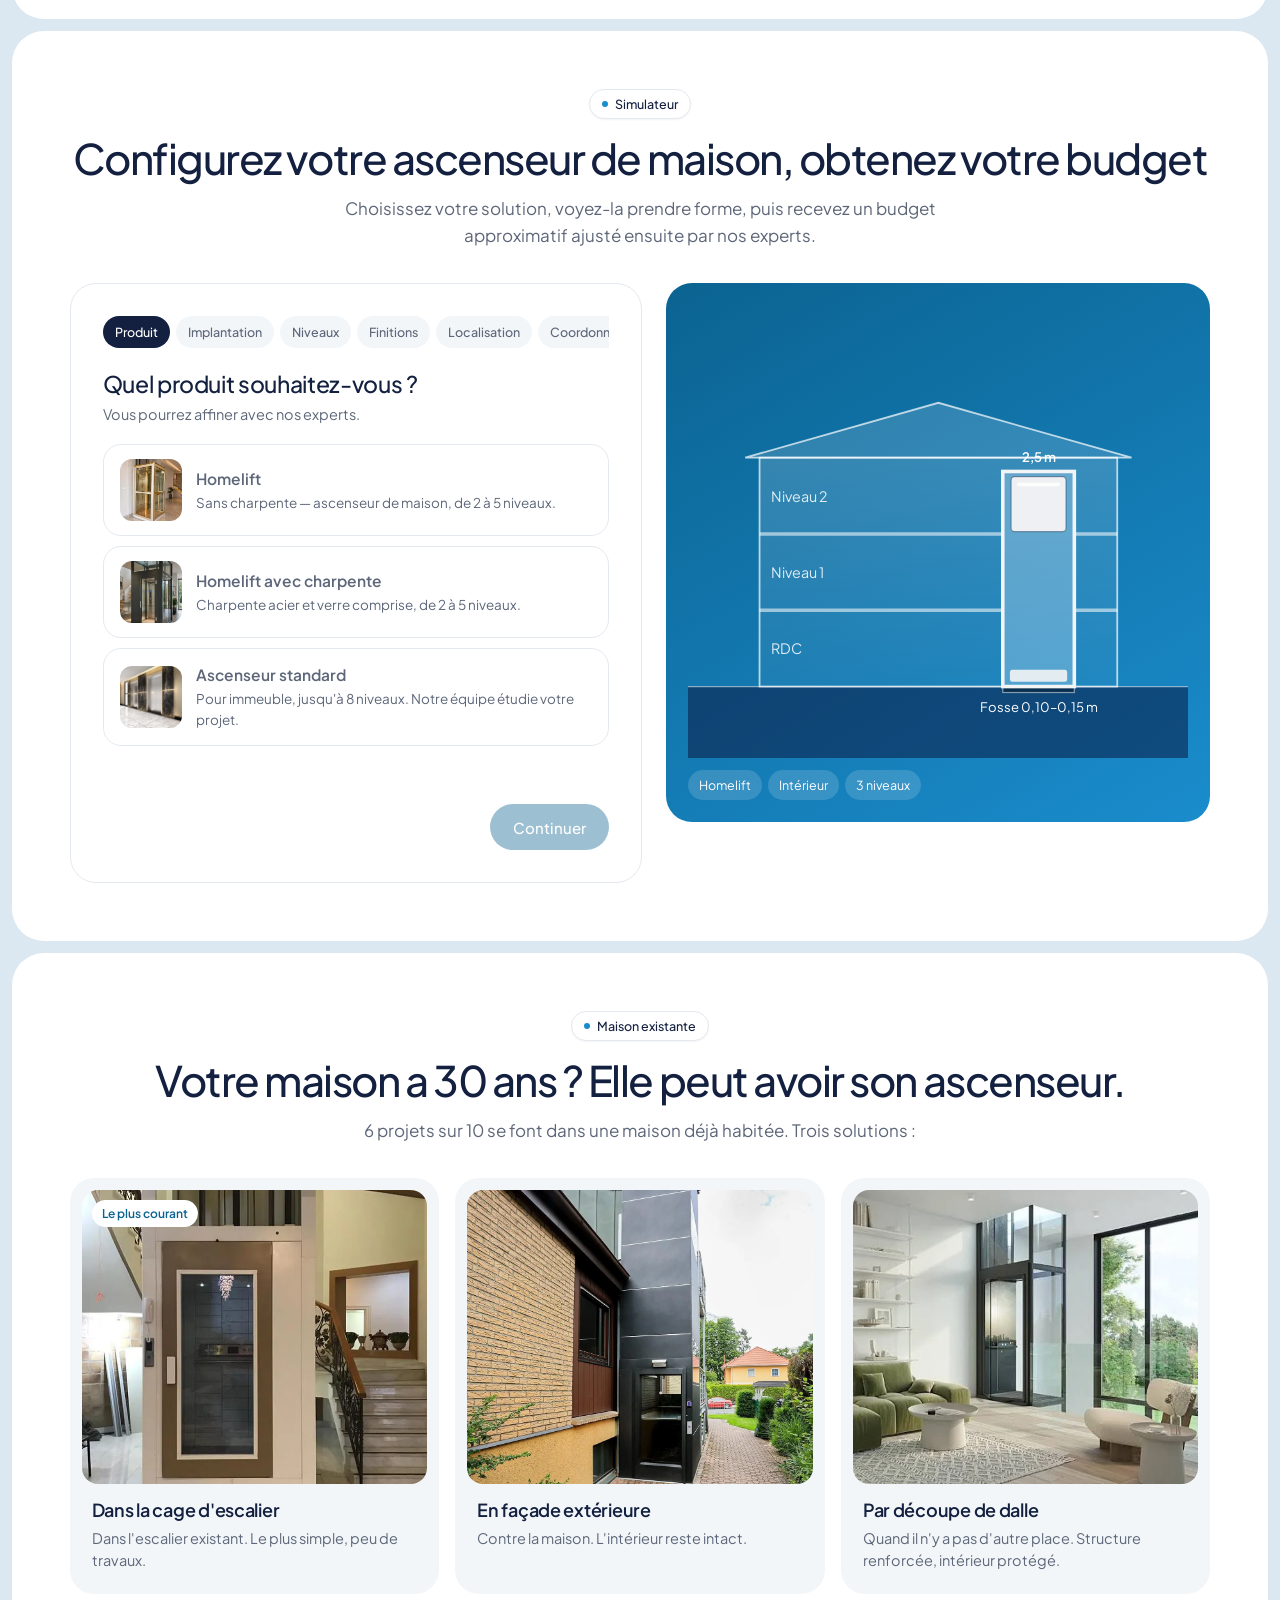
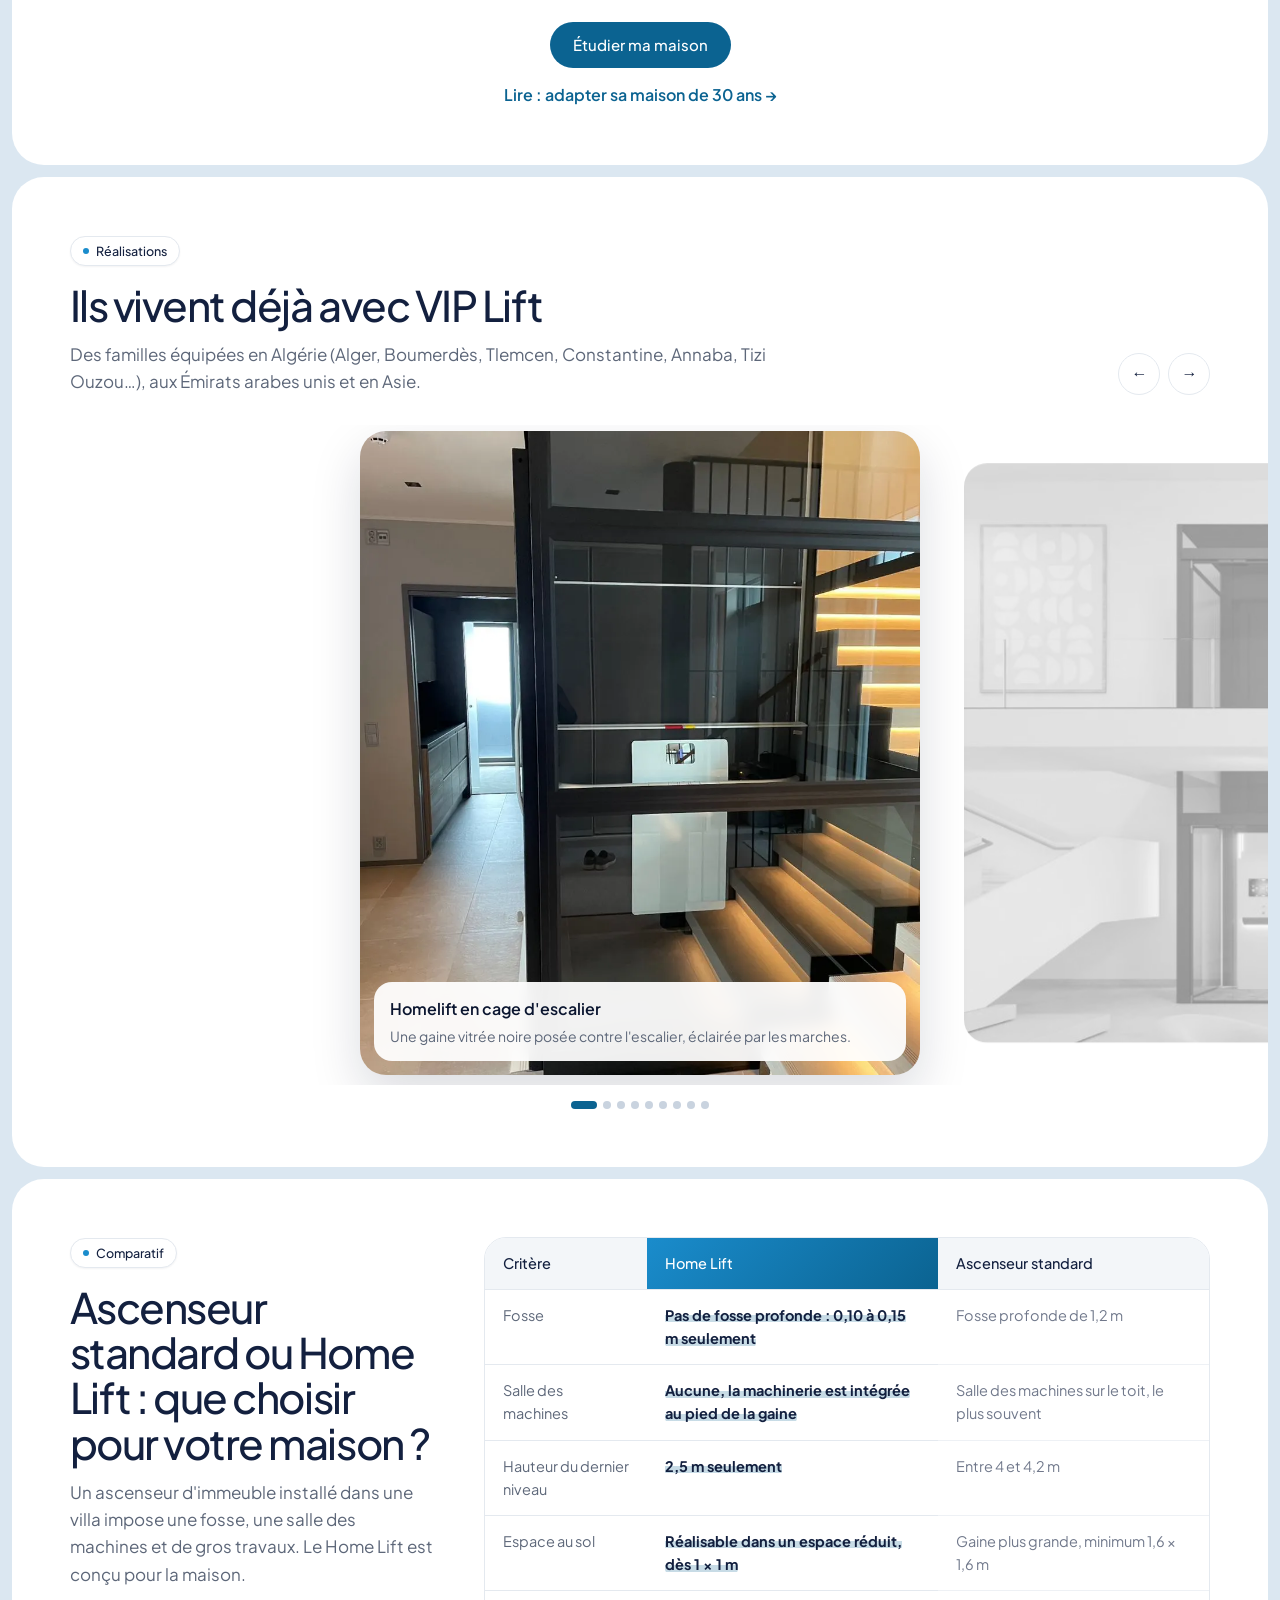
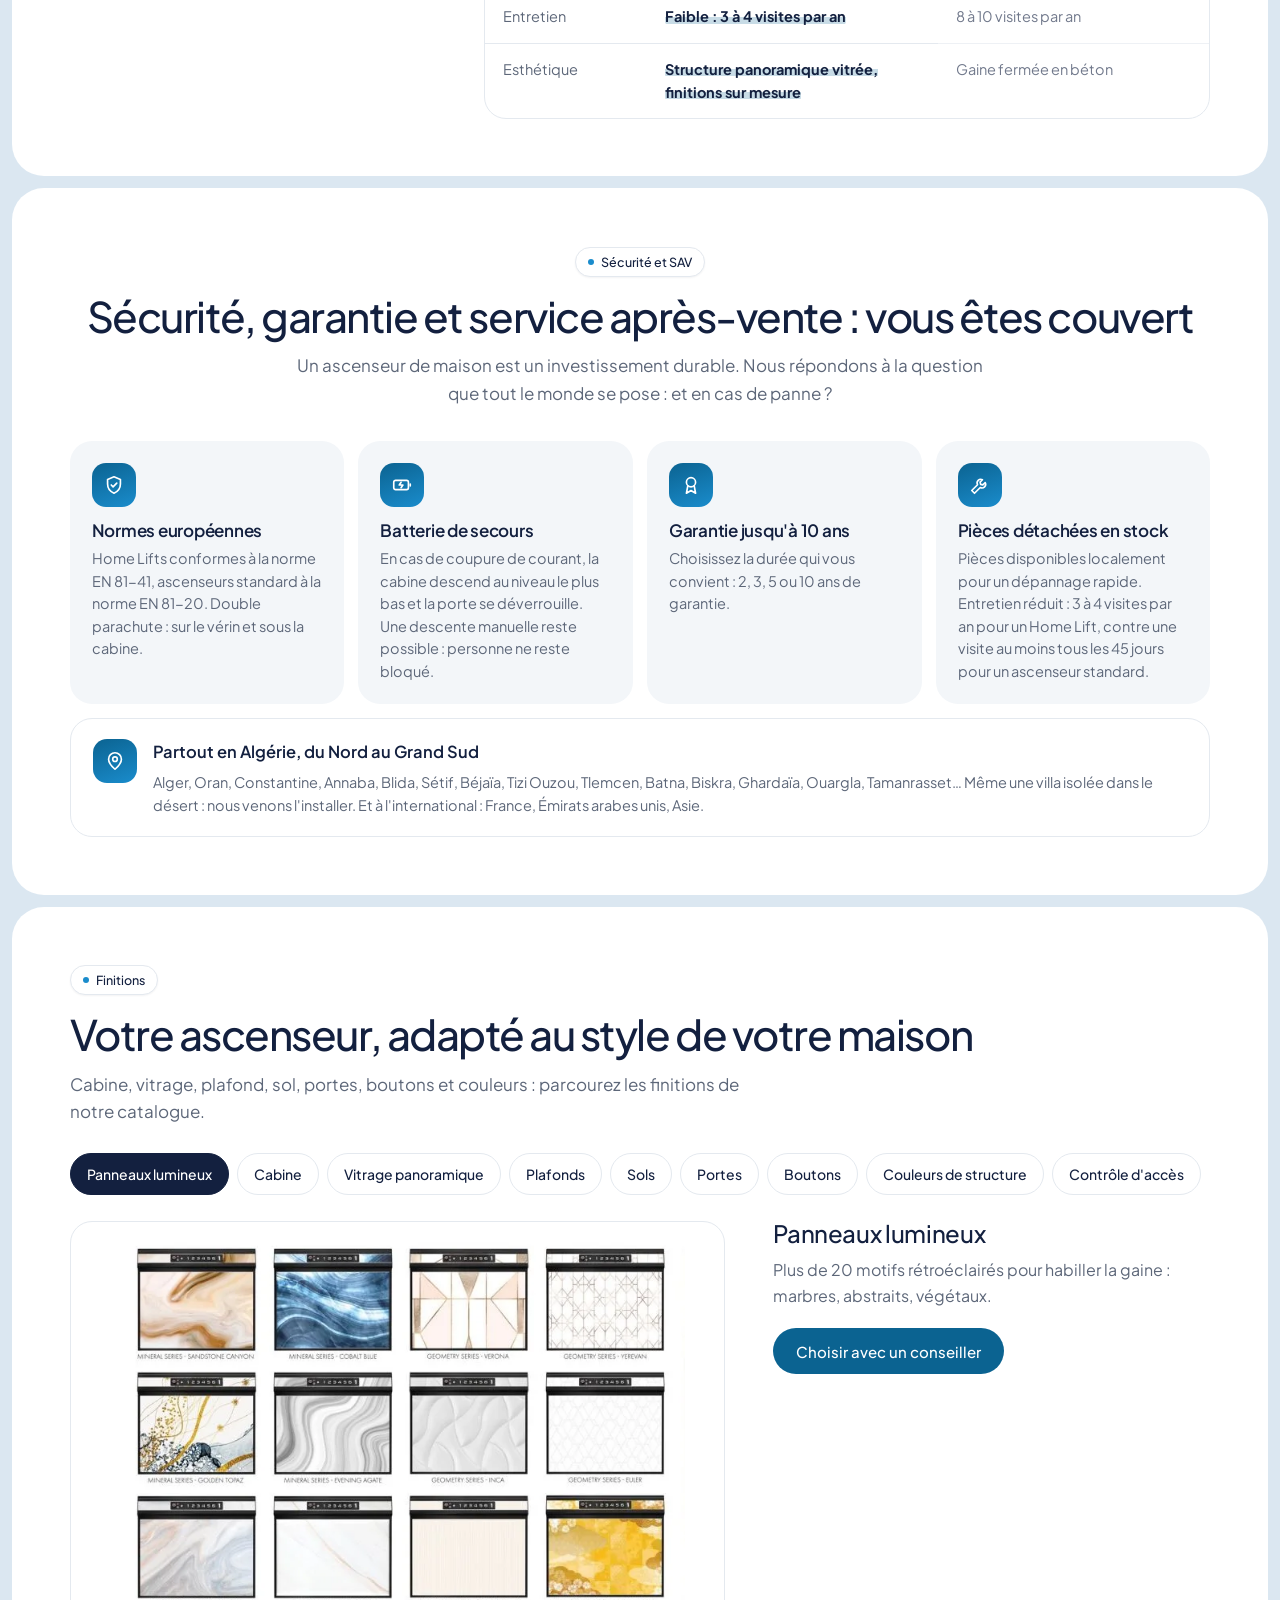
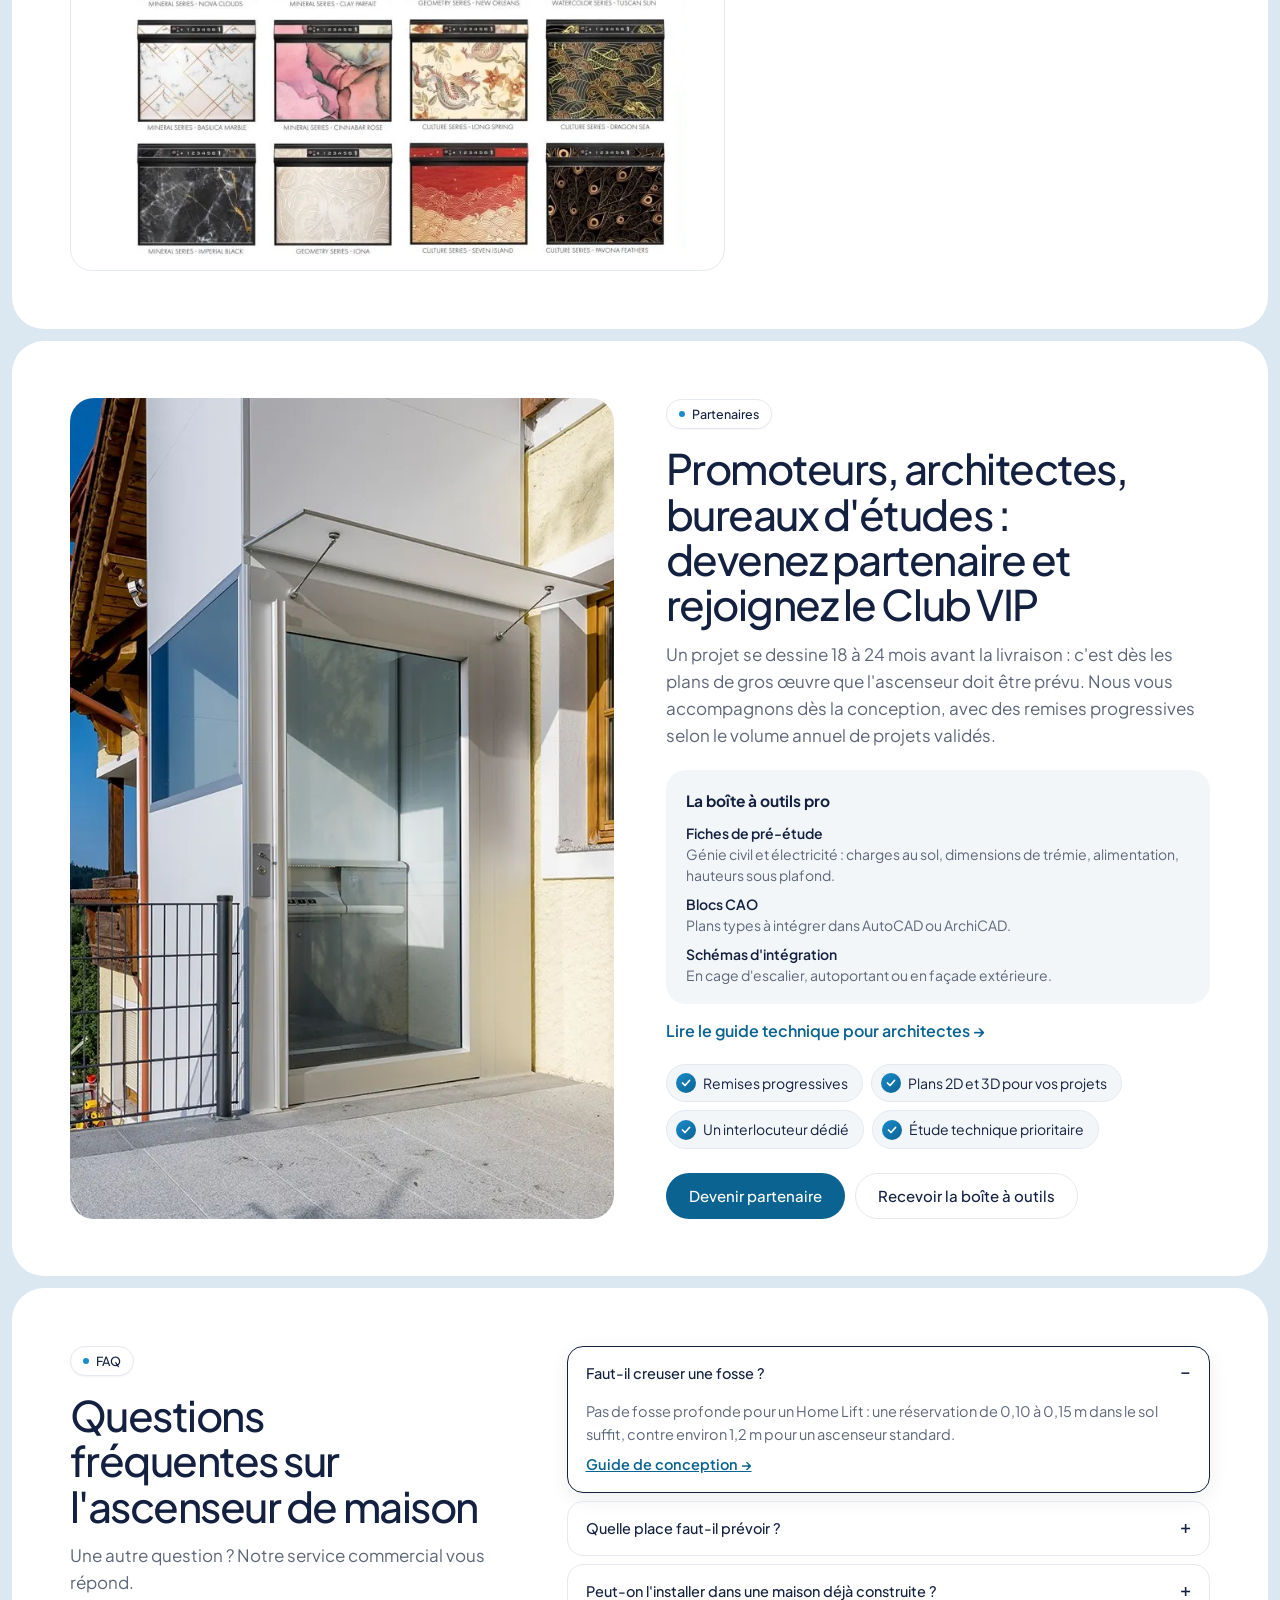
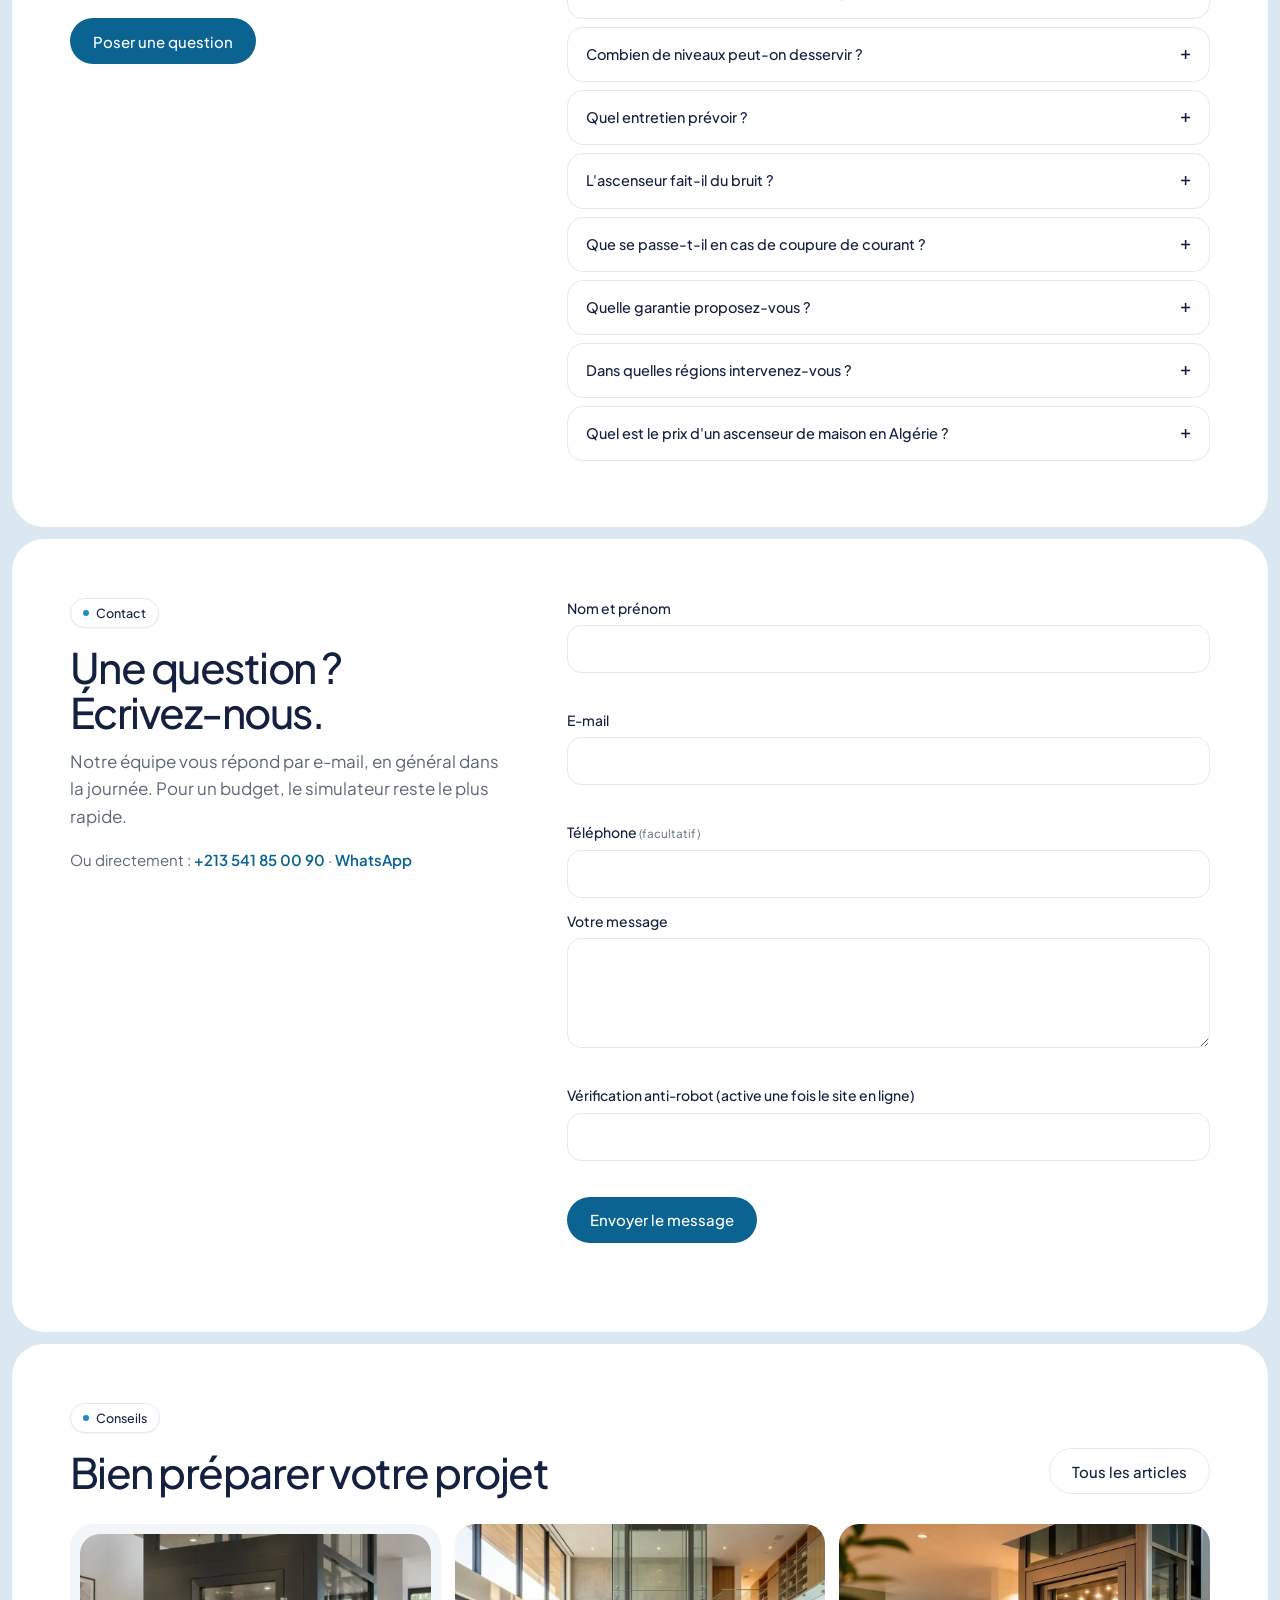
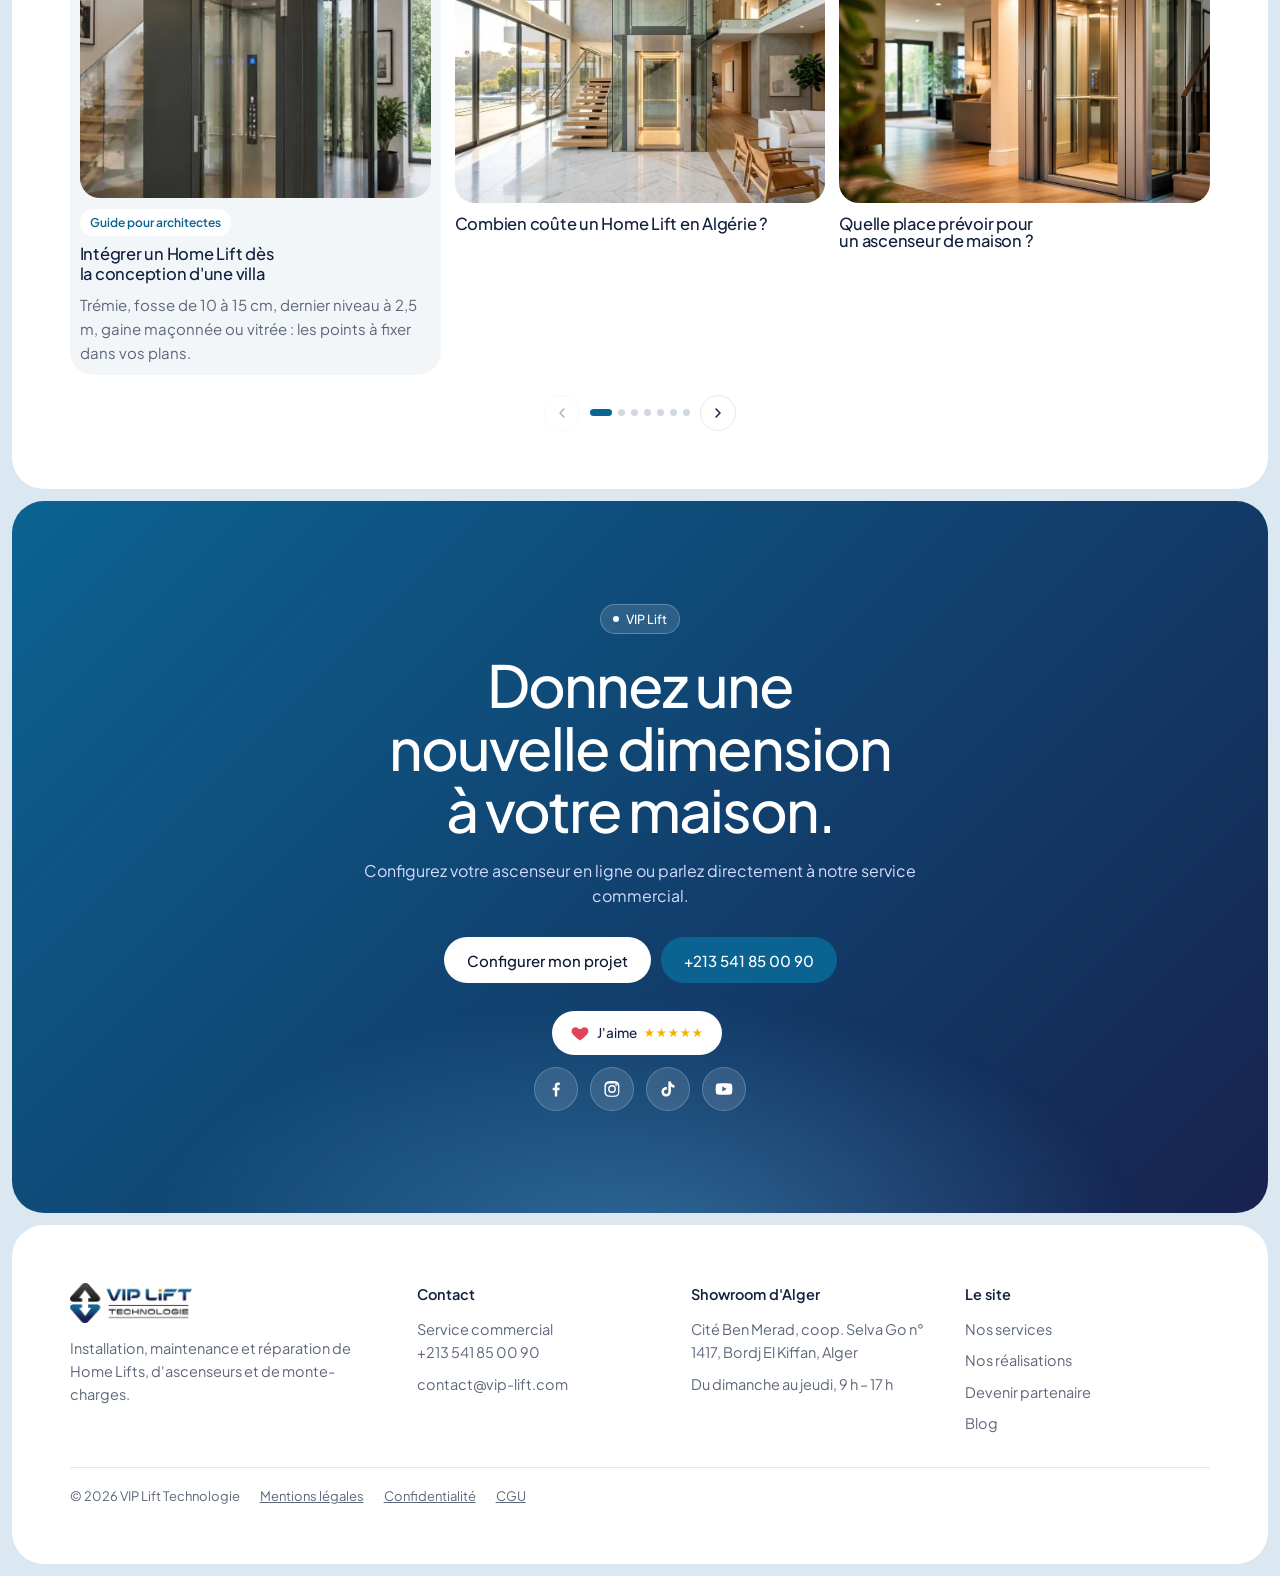
==== commit 27e1c0c7: "Nouvel article : prix d'un Home Lift en Algérie (+ redirection de l'ancien article prix, plan du sit" ====
--- a/nouveau/index.html
+++ b/nouveau/index.html
@@ -21,7 +21,7 @@
 <link rel="icon" href="img/logo-h.png">
 <link rel="preconnect" href="https://fonts.googleapis.com"><link rel="preconnect" href="https://fonts.gstatic.com" crossorigin>
 <link href="https://fonts.googleapis.com/css2?family=Plus+Jakarta+Sans:wght@400;500;600&display=swap" rel="stylesheet">
-<link rel="stylesheet" href="style.css?v=33">
+<link rel="stylesheet" href="style.css?v=34">
 <script>new MutationObserver(()=>{for(const c of document.querySelectorAll('.stack td:not([data-l])')){let i=0,p=c;while(p=p.previousElementSibling)i+=p.colSpan;c.dataset.l=c.closest('table').rows[0].cells[i]?.textContent||''}}).observe(document,{childList:true,subtree:true})</script>
 </head>
 <body>
@@ -231,7 +231,7 @@
     <details><summary>Que se passe-t-il en cas de coupure de courant ?</summary><p>Une batterie de secours prend le relais : la cabine descend au niveau le plus bas et la porte se déverrouille pour que les personnes puissent sortir. Si la coupure se prolonge, une descente manuelle reste possible.</p></details>
     <details><summary>Quelle garantie proposez-vous ?</summary><p>Vous choisissez une garantie de 2, 3, 5 ou 10 ans. Nos Home Lifts sont conformes à la norme EN 81-41 et nos ascenseurs standard à la norme EN 81-20.</p></details>
     <details><summary>Dans quelles régions intervenez-vous ?</summary><p>Partout, sans limite géographique : dans toute l'Algérie, y compris le Grand Sud, en France et à l'international (Émirats arabes unis, Asie).</p></details>
-    <details><summary>Quel est le prix d'un ascenseur de maison en Algérie ?</summary><p>Le budget dépend du produit, du nombre de niveaux, de l'emplacement et de votre wilaya. Le simulateur vous donne un budget approximatif, confirmé ensuite par nos experts. <a class="faql" href="https://vip-lift.com/quel-est-le-prix-dun-ascenseur-maison-en-algerie-guide-complet-2026/">Prix d'un ascenseur maison en Algérie →</a></p></details>
+    <details><summary>Quel est le prix d'un ascenseur de maison en Algérie ?</summary><p>Le budget dépend du produit, du nombre de niveaux, de l'emplacement et de votre wilaya. Le simulateur vous donne un budget approximatif, confirmé ensuite par nos experts. <a class="faql" href="prix-home-lift-algerie.html">Prix d'un ascenseur maison en Algérie →</a></p></details>
   </div>
 </section>
 
@@ -253,7 +253,7 @@
   <div class="rhead"><div><span class="pill">Conseils</span><h2 style="margin-top:16px">Bien préparer votre projet</h2></div><a class="btn ghost" href="https://vip-lift.com/blog/">Tous les articles</a></div>
   <div class="posts">
     <a class="post feat" href="guide-home-lift-conception-villa.html"><img src="img/p-charpente.webp" alt="Home Lift avec gaine autoportante en acier et verre" loading="lazy" width="480" height="642" decoding="async"><div><span class="tagp">Guide pour architectes</span><h3>Intégrer un Home Lift dès la conception d'une villa</h3><p>Trémie, fosse de 10 à 15 cm, dernier niveau à 2,5 m, gaine maçonnée ou vitrée : les points à fixer dans vos plans.</p></div></a>
-    <a class="post" href="https://vip-lift.com/quel-est-le-prix-dun-ascenseur-maison-en-algerie-guide-complet-2026/"><img src="img/b-prix.webp" alt="Prix d'un ascenseur de maison en Algérie" loading="lazy" width="1024" height="1024" decoding="async"><h3>Quel est le prix d'un ascenseur maison en Algérie ?</h3></a>
+    <a class="post" href="prix-home-lift-algerie.html"><img src="img/px-villa.webp" alt="Home Lift vitré dans une villa contemporaine" loading="lazy" width="1186" height="667" decoding="async"><h3>Combien coûte un Home Lift en Algérie ?</h3></a>
     <a class="post" href="https://vip-lift.com/quelle-place-faut-il-prevoir-pour-un-ascenseur-de-maison-dimensions-et-conseils/"><img src="img/b-place.webp" alt="Dimensions et place à prévoir pour un ascenseur de maison" loading="lazy" width="1024" height="1024" decoding="async"><h3>Quelle place prévoir pour un ascenseur de maison ?</h3></a>
     <a class="post" href="adapter-maison-30-ans-home-lift.html"><img src="img/b-existante.webp" alt="Home Lift installé dans une maison existante" loading="lazy" width="1024" height="1024" decoding="async"><h3>Adapter sa maison de 30 ans avec un Home Lift</h3></a>
     <a class="post" href="https://vip-lift.com/combien-de-niveaux-peut-desservir-un-home-lift-dans-une-villa/"><img src="img/b-niveaux.webp" alt="Home Lift desservant plusieurs niveaux d'une villa" loading="lazy" width="1024" height="1024" decoding="async"><h3>Combien de niveaux peut desservir un Home Lift ?</h3></a>
--- a/nouveau/style.css
+++ b/nouveau/style.css
@@ -608,3 +608,6 @@
 @keyframes hlpop{40%{transform:scale(1.03)}}
 #comparatif .hlw{display:block;transform-origin:left center}
 #comparatif .hl{display:inline;-webkit-box-decoration-break:clone;box-decoration-break:clone}
+.art-fig{margin:24px 0 6px}
+.art-fig img{width:100%;height:auto;max-height:420px;object-fit:cover;border-radius:20px;display:block}
+.art-fig figcaption{font-size:13.5px;color:var(--mut);margin-top:8px}
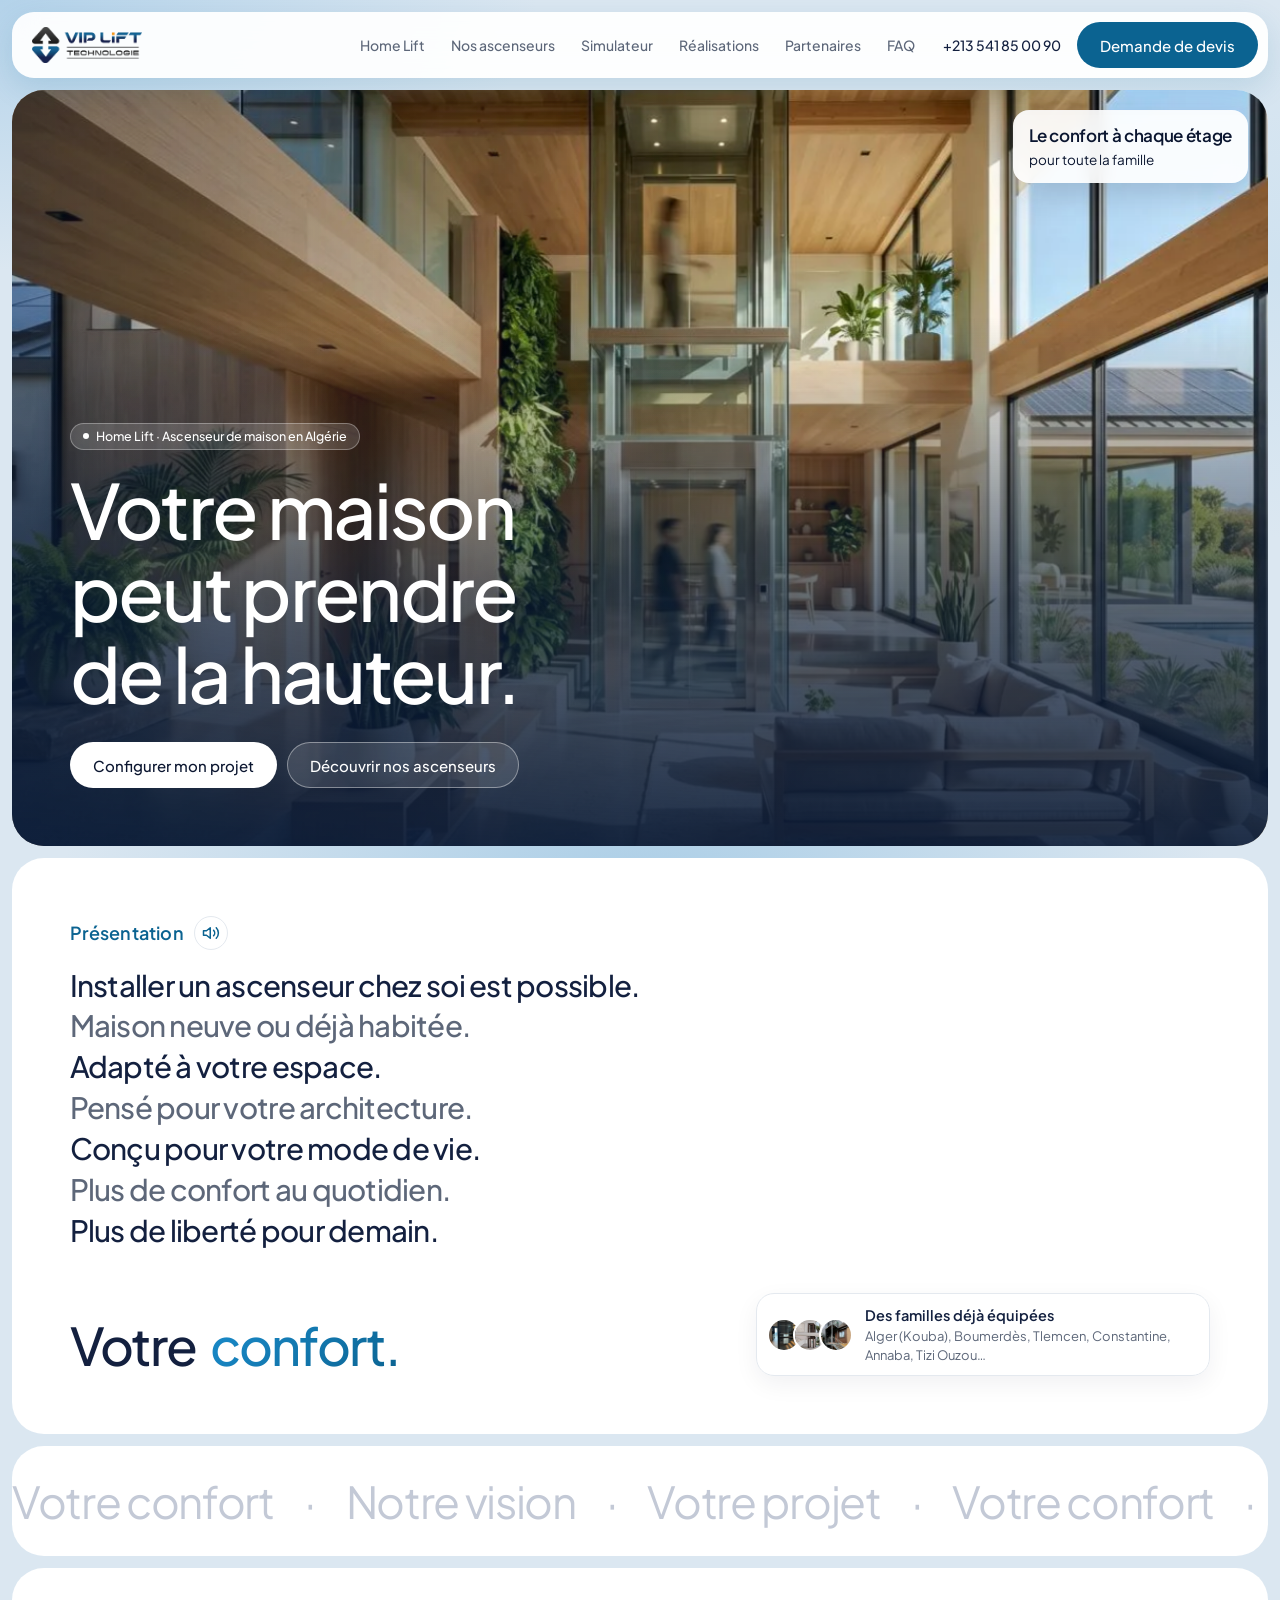
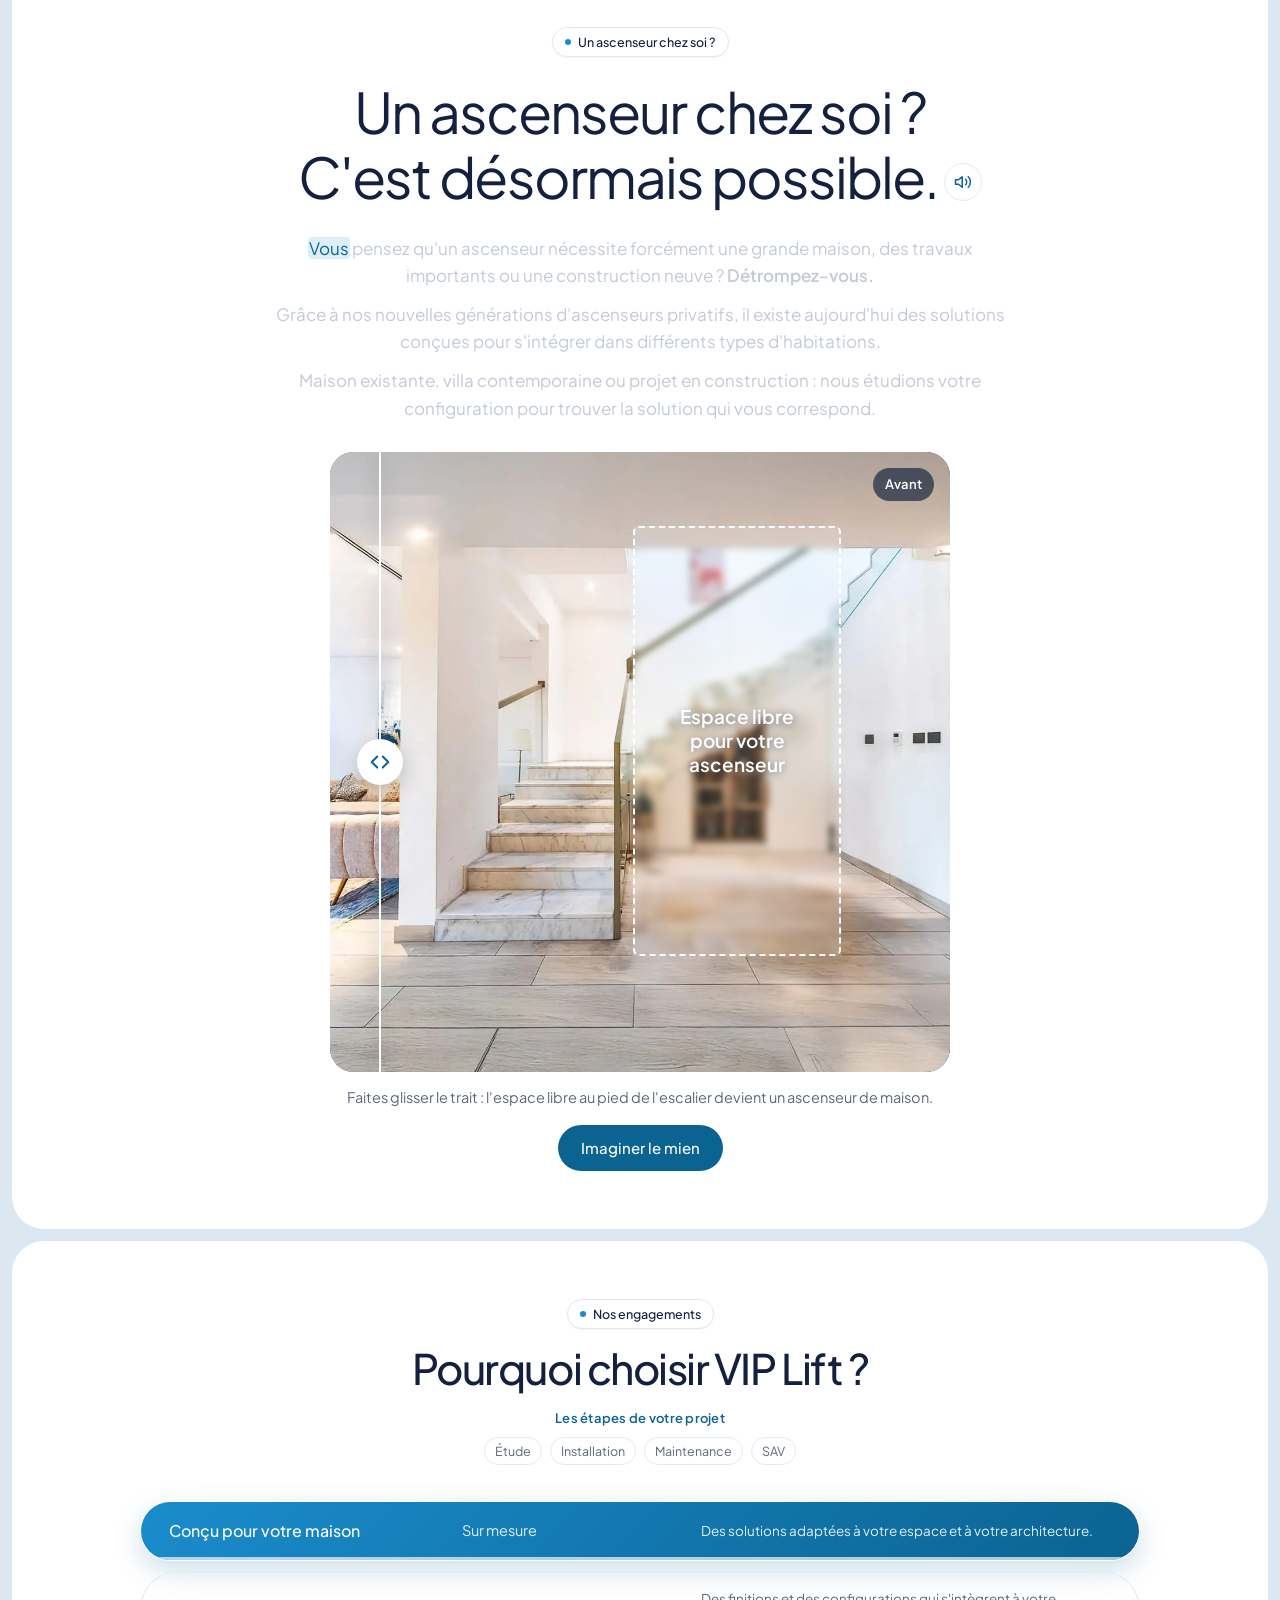
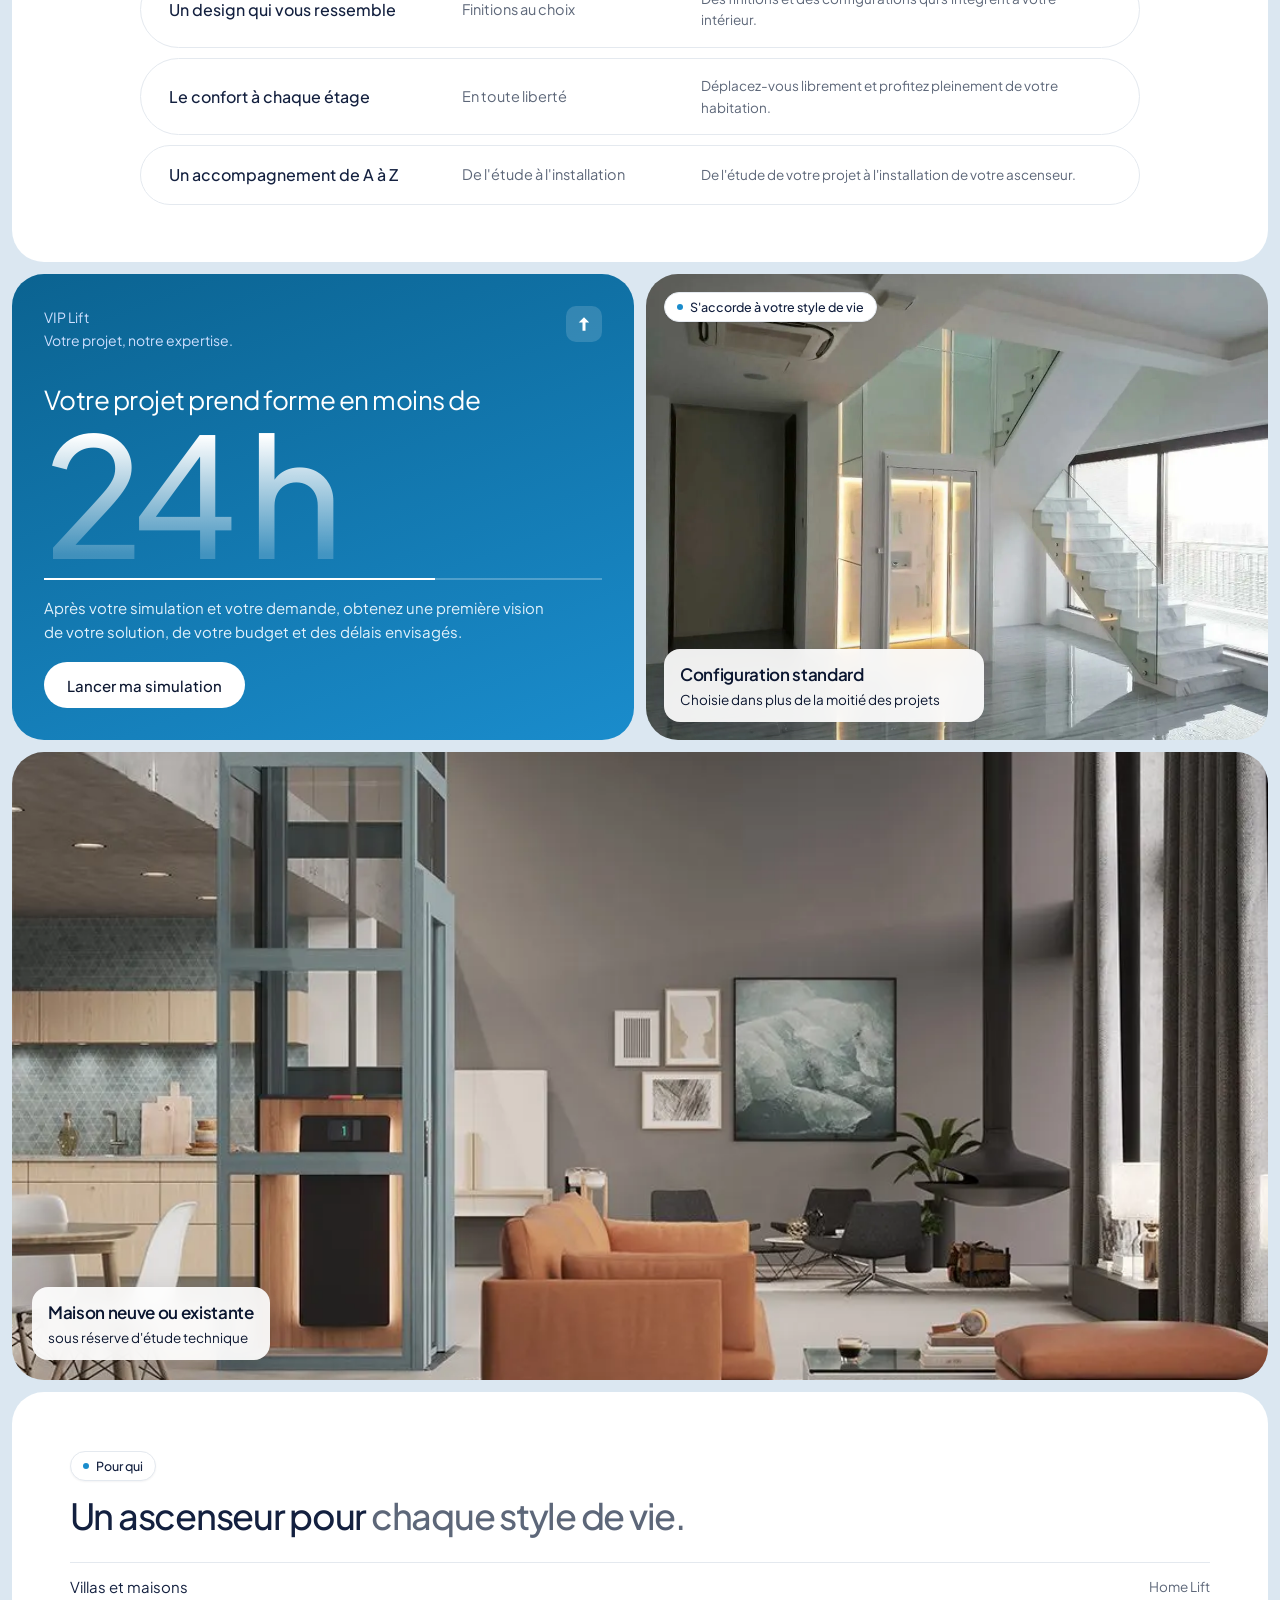
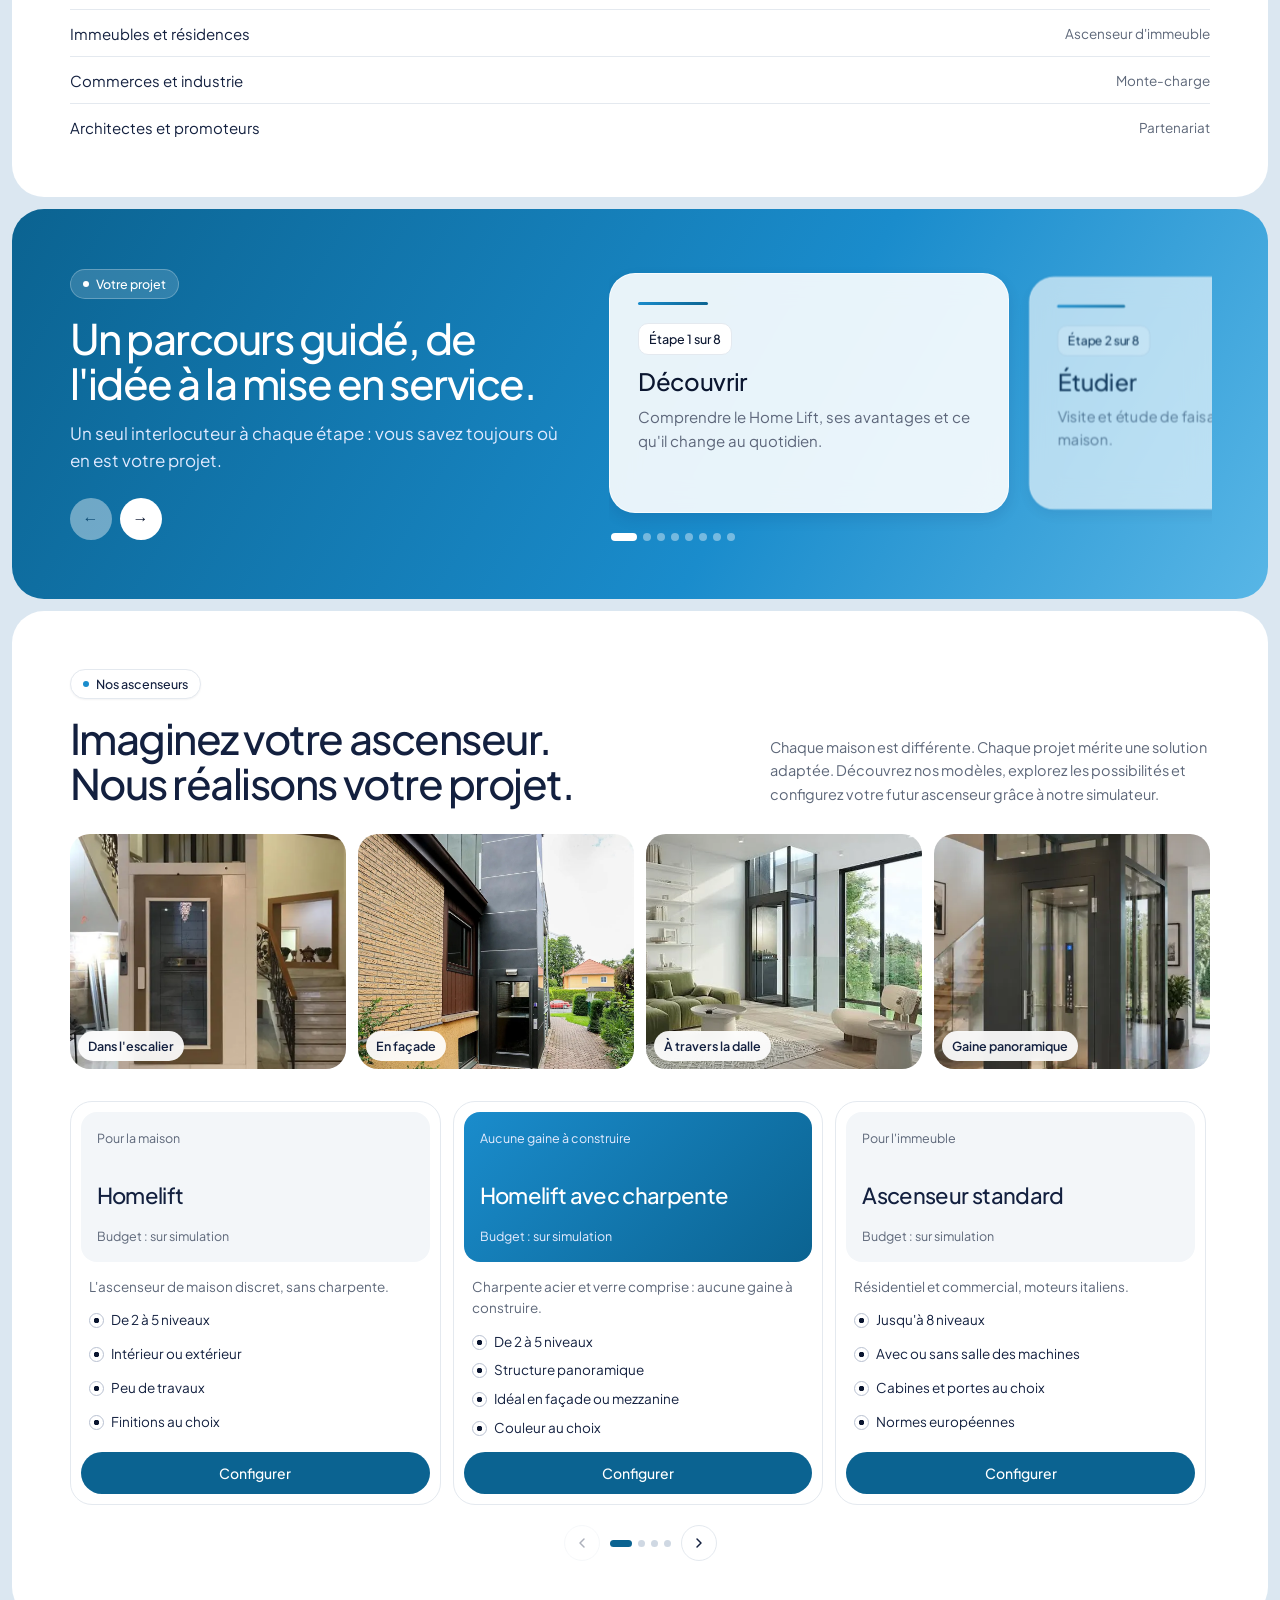
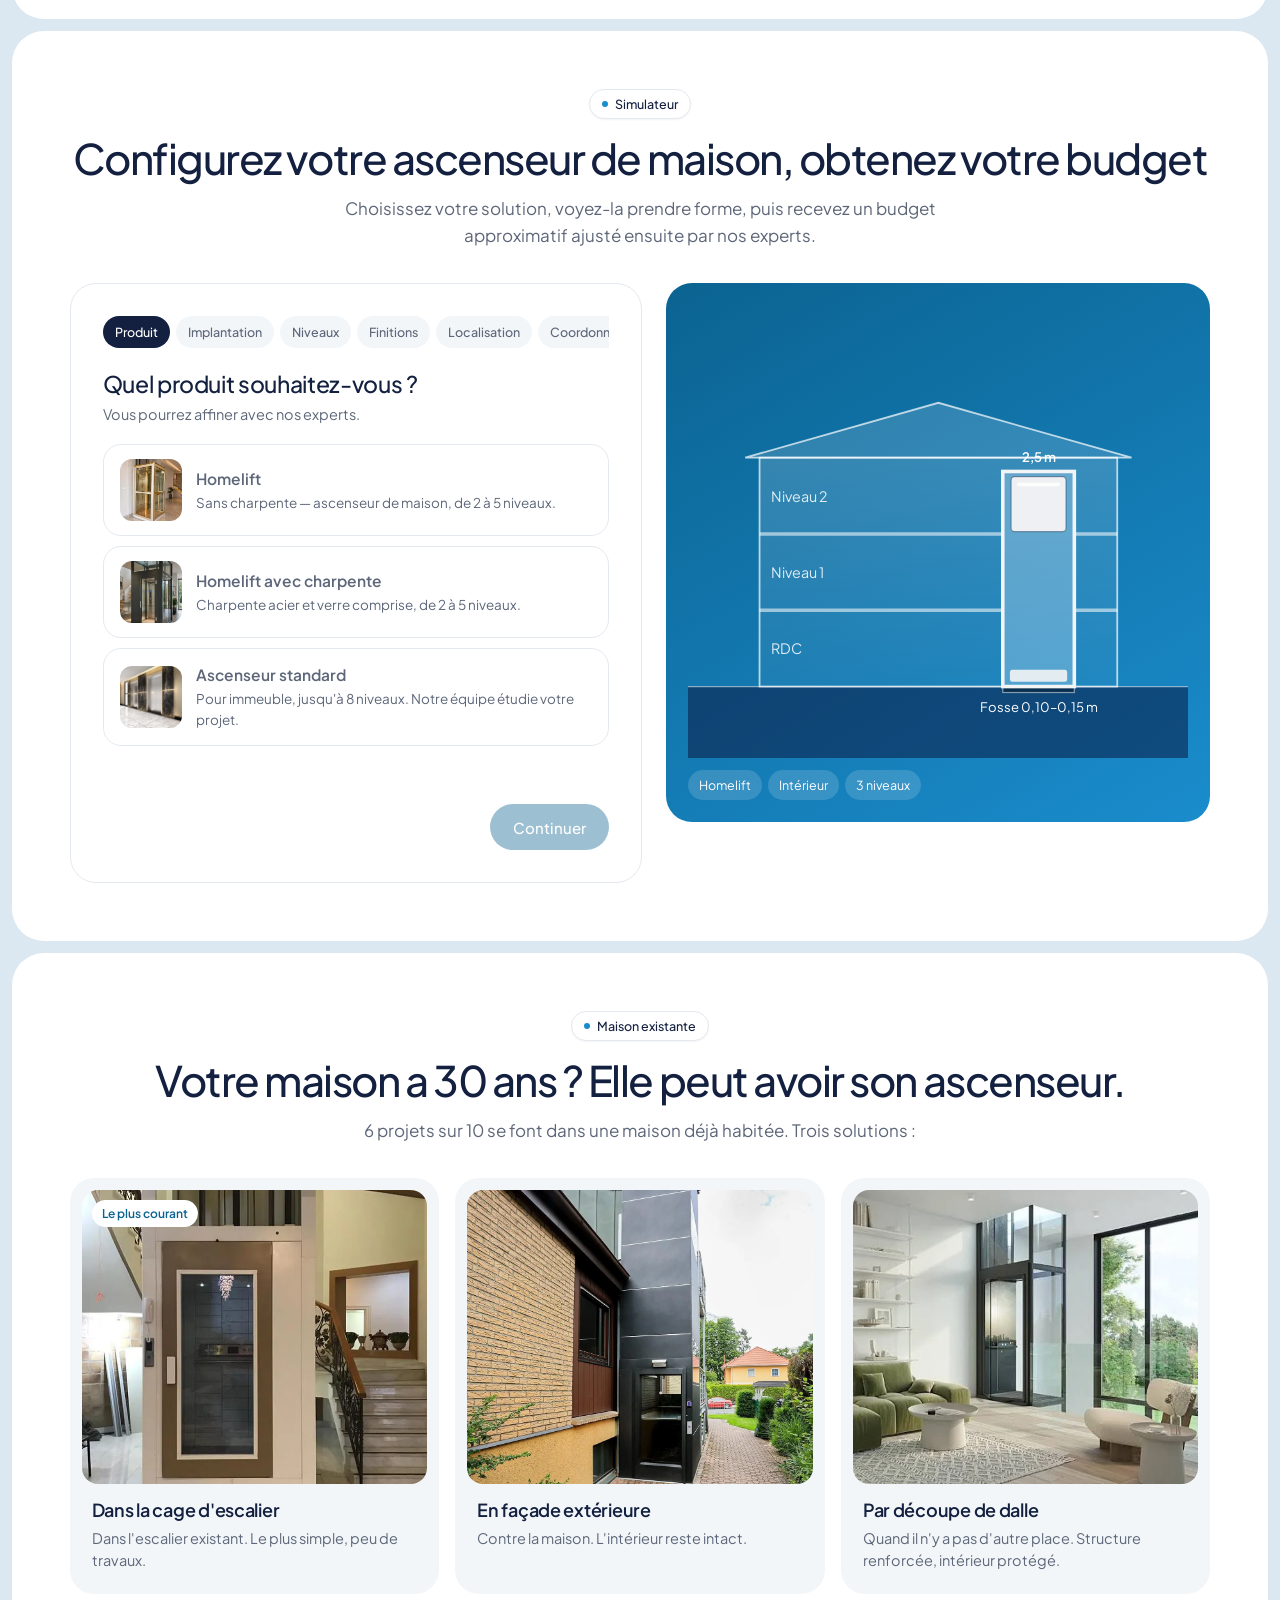
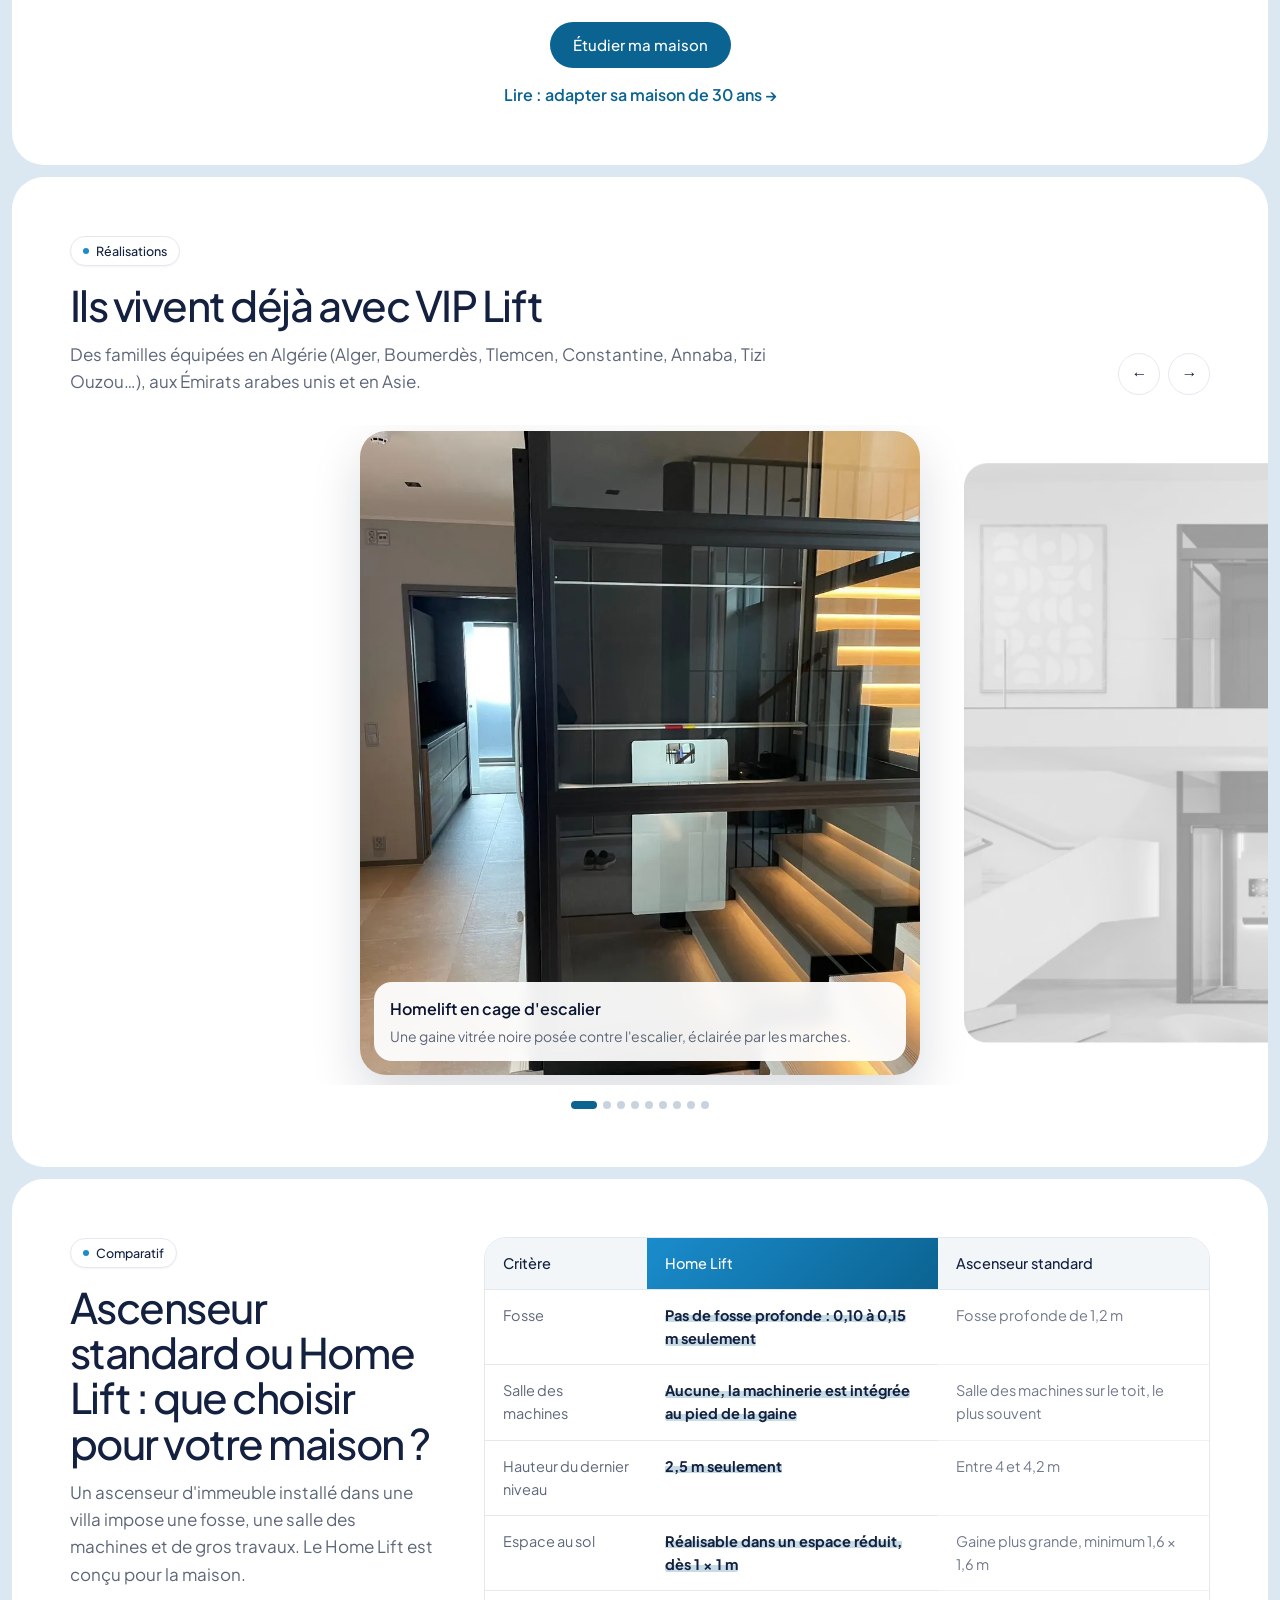
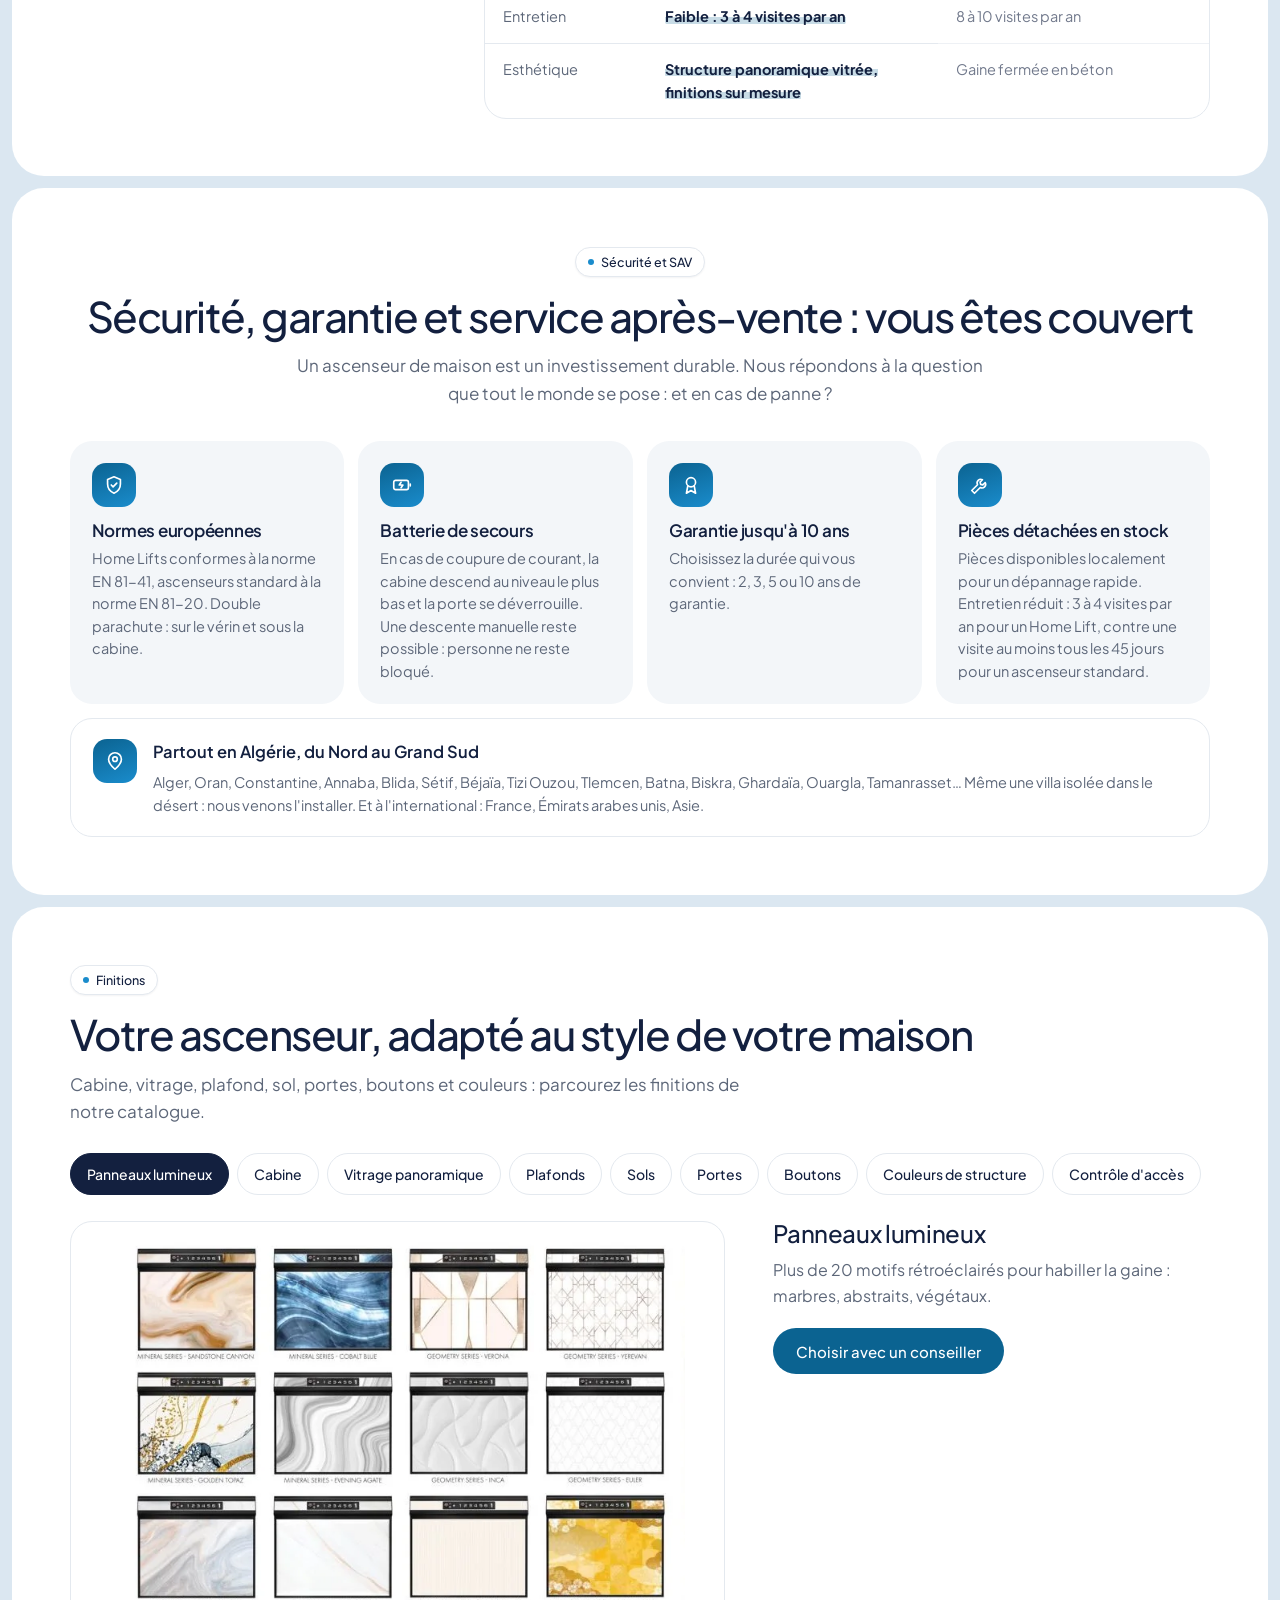
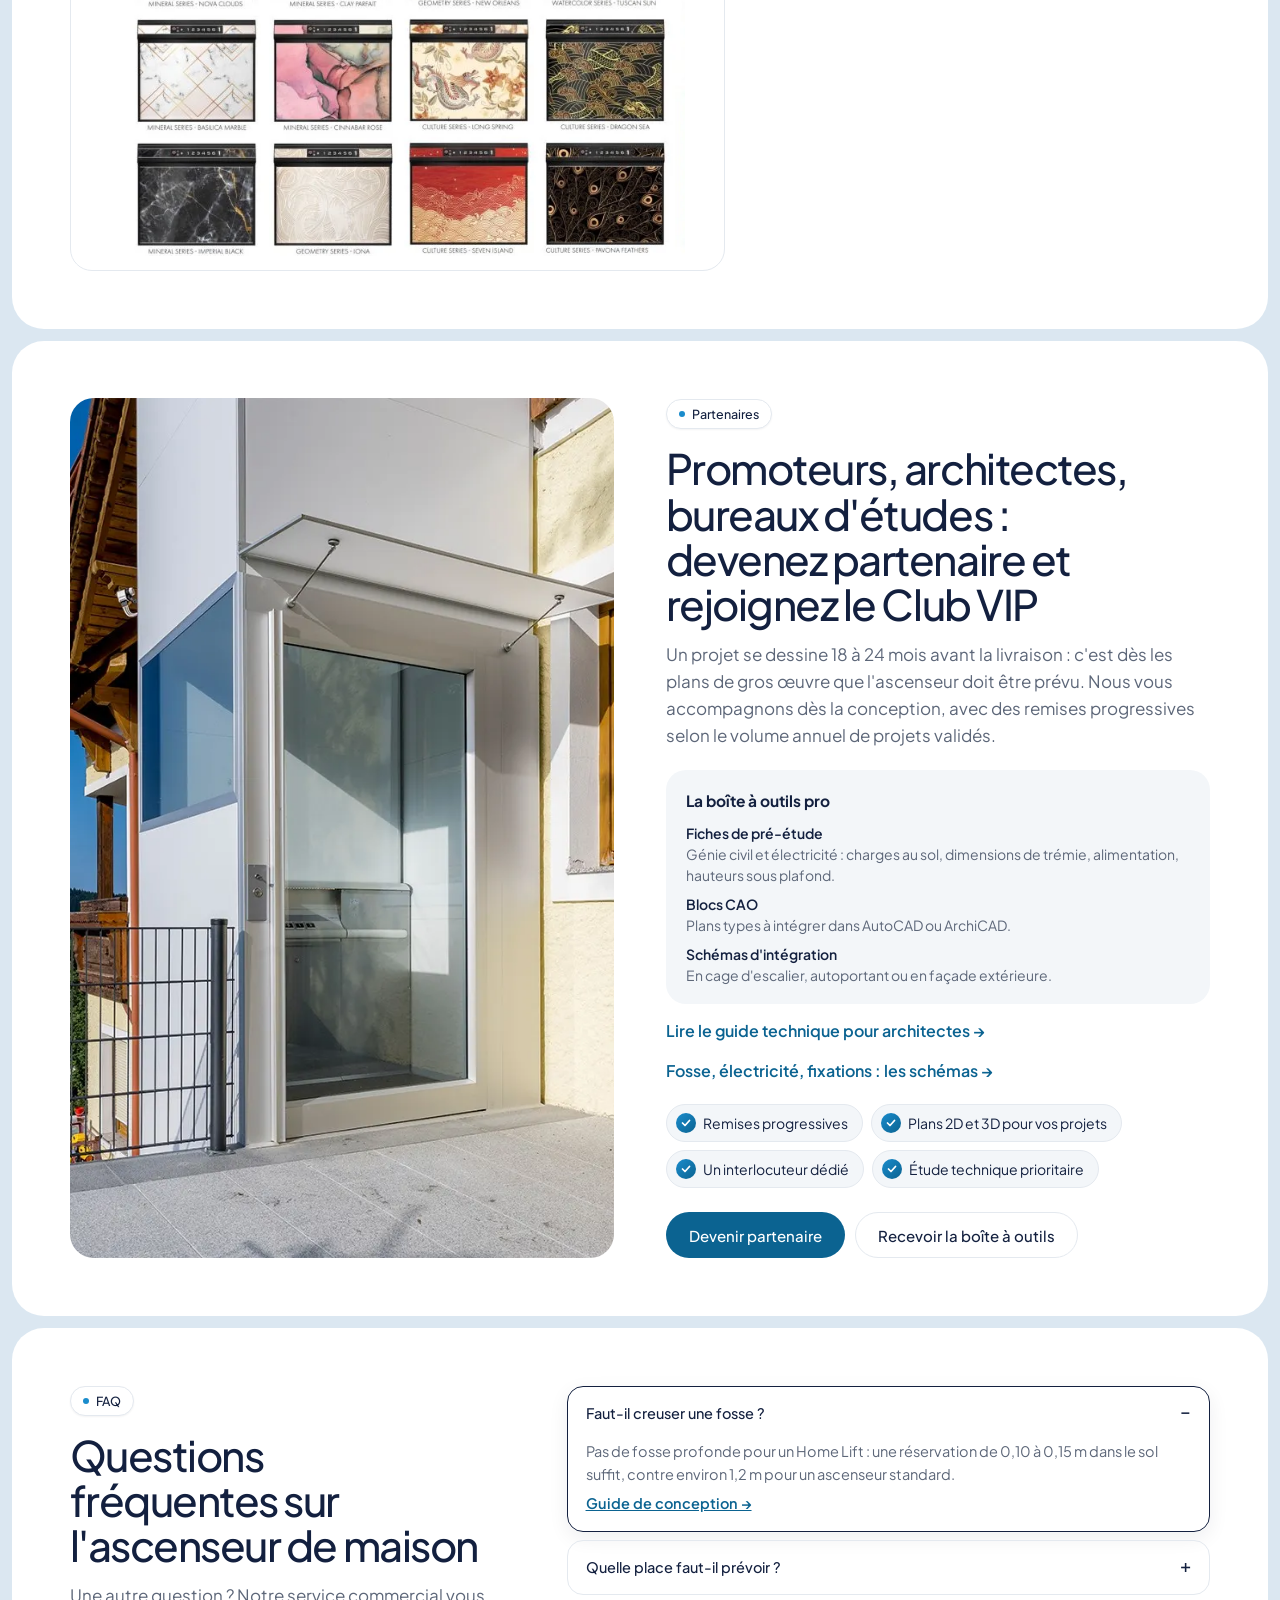
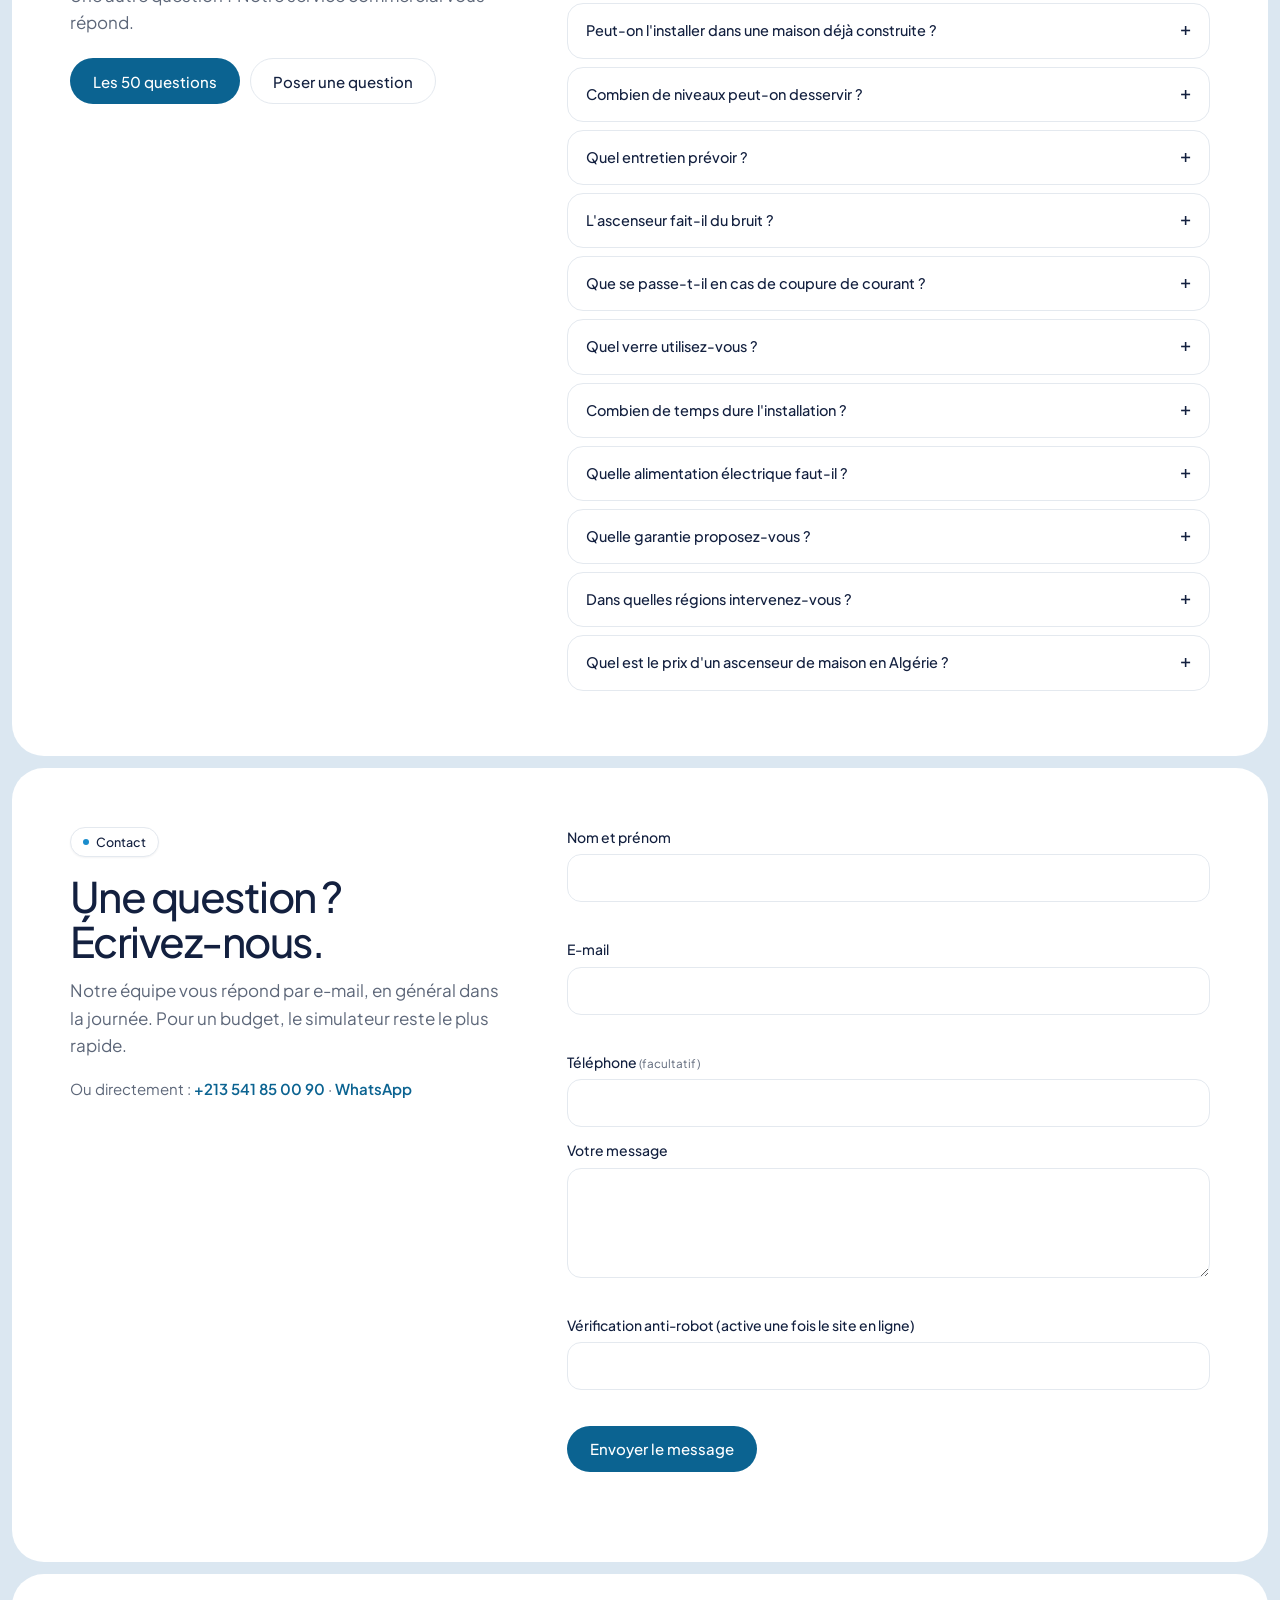
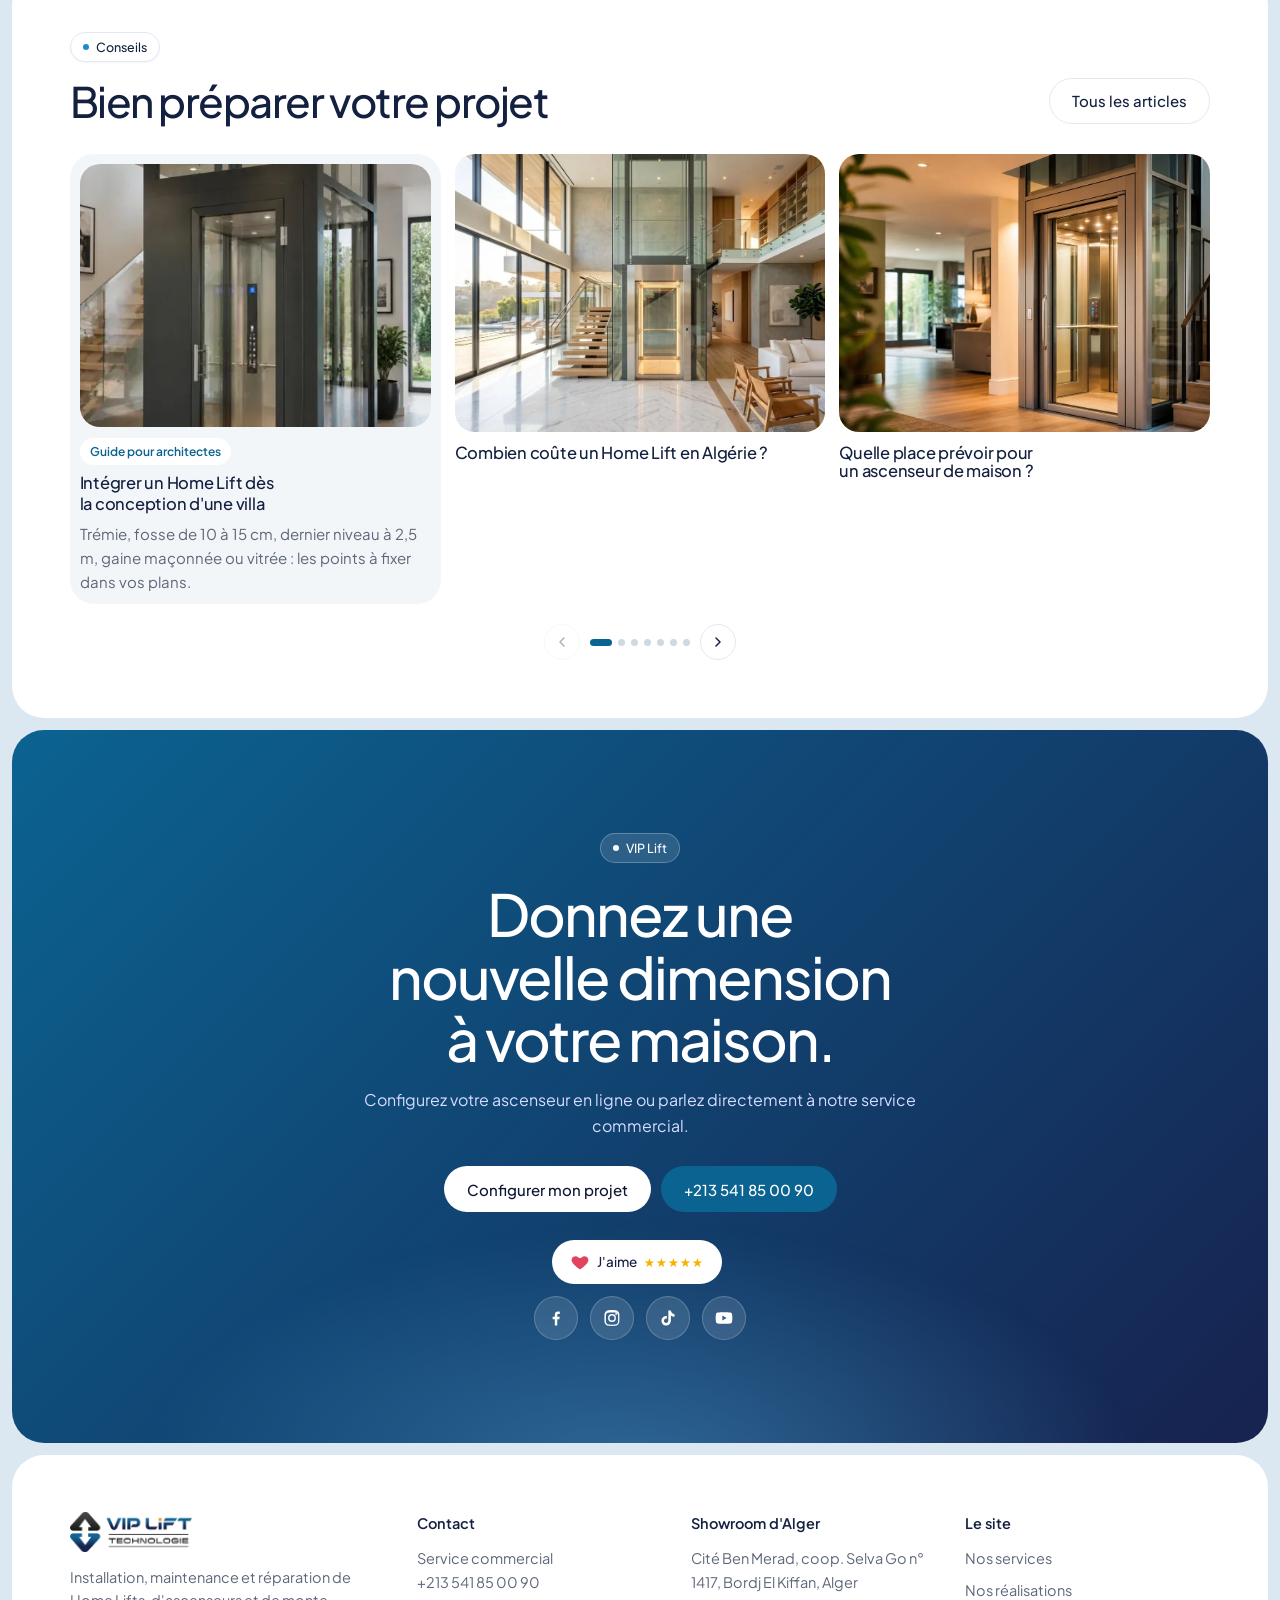
==== commit aa78eaf8: "Guide technique avec schémas, FAQ complète (54 questions), liens internes Co-Authored-By: Claude Opu" ====
--- a/nouveau/index.html
+++ b/nouveau/index.html
@@ -17,11 +17,11 @@
 <meta property="og:image" content="https://vip-lift.com/img/accueil.webp">
 <meta name="twitter:card" content="summary_large_image">
 <link rel="preload" as="image" href="img/accueil.webp" fetchpriority="high">
-<script type="application/ld+json">[{"@context": "https://schema.org", "@type": "HomeAndConstructionBusiness", "@id": "https://vip-lift.com/#entreprise", "name": "VIP Lift Technologie", "description": "Fourniture, installation et maintenance de Home Lifts (ascenseurs de maison), d'ascenseurs d'immeuble et de monte-charges en Algérie.", "url": "https://vip-lift.com/", "logo": "https://vip-lift.com/img/logo-h.png", "image": "https://vip-lift.com/img/accueil.webp", "telephone": "+213541850090", "email": "contact@vip-lift.com", "address": {"@type": "PostalAddress", "streetAddress": "Cité Ben Merad, coopérative Selva Go n° 1417", "addressLocality": "Bordj El Kiffan", "addressRegion": "Alger", "addressCountry": "DZ"}, "areaServed": [{"@type": "Country", "name": "Algérie"}, {"@type": "Country", "name": "France"}, {"@type": "Country", "name": "Émirats arabes unis"}], "knowsAbout": ["Home Lift", "Ascenseur de maison", "Ascenseur privatif", "Ascenseur d'immeuble", "Monte-charge"], "openingHoursSpecification": [{"@type": "OpeningHoursSpecification", "dayOfWeek": ["Sunday", "Monday", "Tuesday", "Wednesday", "Thursday"], "opens": "09:00", "closes": "17:00"}], "sameAs": ["https://www.facebook.com/viplifttechnologie/", "https://www.instagram.com/vip.lift.algeria/", "https://www.tiktok.com/@vip.lift"], "hasMap": "https://maps.google.com/?cid=10675957484055196396"}, {"@context": "https://schema.org", "@type": "FAQPage", "mainEntity": [{"@type": "Question", "name": "Faut-il creuser une fosse ?", "acceptedAnswer": {"@type": "Answer", "text": "Pas de fosse profonde pour un Home Lift : une réservation de 0,10 à 0,15 m dans le sol suffit, contre environ 1,2 m pour un ascenseur standard."}}, {"@type": "Question", "name": "Quelle place faut-il prévoir ?", "acceptedAnswer": {"@type": "Answer", "text": "Un Home Lift peut s'installer dans un espace réduit, à partir de 1 × 1 m au sol. Un ascenseur standard demande une gaine d'au moins 1,6 × 1,6 m."}}, {"@type": "Question", "name": "Peut-on l'installer dans une maison déjà construite ?", "acceptedAnswer": {"@type": "Answer", "text": "Oui, sous réserve de faisabilité technique : dans un hall, une cage d'escalier, une trémie de dalle ou à l'extérieur, en façade. La visite technique permet de le confirmer."}}, {"@type": "Question", "name": "Combien de niveaux peut-on desservir ?", "acceptedAnswer": {"@type": "Answer", "text": "De 2 à 5 niveaux pour un Home Lift, avec ou sans charpente. Au-delà, nous proposons un ascenseur standard."}}, {"@type": "Question", "name": "Quel entretien prévoir ?", "acceptedAnswer": {"@type": "Answer", "text": "Un entretien faible : 3 à 4 visites par an pour un Home Lift, contre une visite au moins tous les 45 jours (8 à 10 par an) pour un ascenseur standard. Nos pièces détachées sont en stock localement."}}, {"@type": "Question", "name": "L'ascenseur fait-il du bruit ?", "acceptedAnswer": {"@type": "Answer", "text": "Très peu. Le moteur hydraulique est installé au pied de la gaine, loin des chambres, et ne travaille qu'à la montée : la descente se fait par gravité."}}, {"@type": "Question", "name": "Que se passe-t-il en cas de coupure de courant ?", "acceptedAnswer": {"@type": "Answer", "text": "Une batterie de secours prend le relais : la cabine descend au niveau le plus bas et la porte se déverrouille pour que les personnes puissent sortir. Si la coupure se prolonge, une descente manuelle reste possible."}}, {"@type": "Question", "name": "Quelle garantie proposez-vous ?", "acceptedAnswer": {"@type": "Answer", "text": "Vous choisissez une garantie de 2, 3, 5 ou 10 ans. Nos Home Lifts sont conformes à la norme EN 81-41 et nos ascenseurs standard à la norme EN 81-20."}}, {"@type": "Question", "name": "Dans quelles régions intervenez-vous ?", "acceptedAnswer": {"@type": "Answer", "text": "Partout, sans limite géographique : dans toute l'Algérie, y compris le Grand Sud, en France et à l'international (Émirats arabes unis, Asie)."}}, {"@type": "Question", "name": "Quel est le prix d'un ascenseur de maison en Algérie ?", "acceptedAnswer": {"@type": "Answer", "text": "Le budget dépend du produit, du nombre de niveaux, de l'emplacement et de votre wilaya. Le simulateur vous donne un budget approximatif, confirmé ensuite par nos experts."}}]}]</script>
+<script type="application/ld+json">[{"@context": "https://schema.org", "@type": "HomeAndConstructionBusiness", "@id": "https://vip-lift.com/#entreprise", "name": "VIP Lift Technologie", "description": "Fourniture, installation et maintenance de Home Lifts (ascenseurs de maison), d'ascenseurs d'immeuble et de monte-charges en Algérie.", "url": "https://vip-lift.com/", "logo": "https://vip-lift.com/img/logo-h.png", "image": "https://vip-lift.com/img/accueil.webp", "telephone": "+213541850090", "email": "contact@vip-lift.com", "address": {"@type": "PostalAddress", "streetAddress": "Cité Ben Merad, coopérative Selva Go n° 1417", "addressLocality": "Bordj El Kiffan", "addressRegion": "Alger", "addressCountry": "DZ"}, "areaServed": [{"@type": "Country", "name": "Algérie"}, {"@type": "Country", "name": "France"}, {"@type": "Country", "name": "Émirats arabes unis"}], "knowsAbout": ["Home Lift", "Ascenseur de maison", "Ascenseur privatif", "Ascenseur d'immeuble", "Monte-charge"], "openingHoursSpecification": [{"@type": "OpeningHoursSpecification", "dayOfWeek": ["Sunday", "Monday", "Tuesday", "Wednesday", "Thursday"], "opens": "09:00", "closes": "17:00"}], "sameAs": ["https://www.facebook.com/viplifttechnologie/", "https://www.instagram.com/vip.lift.algeria/", "https://www.tiktok.com/@vip.lift"], "hasMap": "https://maps.google.com/?cid=10675957484055196396"}, {"@context": "https://schema.org", "@type": "FAQPage", "mainEntity": [{"@type": "Question", "name": "Faut-il creuser une fosse ?", "acceptedAnswer": {"@type": "Answer", "text": "Pas de fosse profonde pour un Home Lift : une réservation de 0,10 à 0,15 m dans le sol suffit, contre environ 1,2 m pour un ascenseur standard."}}, {"@type": "Question", "name": "Quelle place faut-il prévoir ?", "acceptedAnswer": {"@type": "Answer", "text": "Un Home Lift peut s'installer dans un espace réduit, à partir de 1 × 1 m au sol. Un ascenseur standard demande une gaine d'au moins 1,6 × 1,6 m."}}, {"@type": "Question", "name": "Peut-on l'installer dans une maison déjà construite ?", "acceptedAnswer": {"@type": "Answer", "text": "Oui, sous réserve de faisabilité technique : dans un hall, une cage d'escalier, une trémie de dalle ou à l'extérieur, en façade. La visite technique permet de le confirmer."}}, {"@type": "Question", "name": "Combien de niveaux peut-on desservir ?", "acceptedAnswer": {"@type": "Answer", "text": "De 2 à 5 niveaux pour un Home Lift, avec ou sans charpente. Au-delà, nous proposons un ascenseur standard."}}, {"@type": "Question", "name": "Quel entretien prévoir ?", "acceptedAnswer": {"@type": "Answer", "text": "Un entretien faible : 3 à 4 visites par an pour un Home Lift, contre une visite au moins tous les 45 jours (8 à 10 par an) pour un ascenseur standard. Nos pièces détachées sont en stock localement."}}, {"@type": "Question", "name": "L'ascenseur fait-il du bruit ?", "acceptedAnswer": {"@type": "Answer", "text": "Très peu. Le moteur hydraulique est installé au pied de la gaine, loin des chambres, et ne travaille qu'à la montée : la descente se fait par gravité."}}, {"@type": "Question", "name": "Que se passe-t-il en cas de coupure de courant ?", "acceptedAnswer": {"@type": "Answer", "text": "Une batterie de secours prend le relais : la cabine descend au niveau le plus bas et la porte se déverrouille pour que les personnes puissent sortir. Si la coupure se prolonge, une descente manuelle reste possible."}}, {"@type": "Question", "name": "Quelle garantie proposez-vous ?", "acceptedAnswer": {"@type": "Answer", "text": "Vous choisissez une garantie de 2, 3, 5 ou 10 ans. Nos Home Lifts sont conformes à la norme EN 81-41 et nos ascenseurs standard à la norme EN 81-20."}}, {"@type": "Question", "name": "Dans quelles régions intervenez-vous ?", "acceptedAnswer": {"@type": "Answer", "text": "Partout, sans limite géographique : dans toute l'Algérie, y compris le Grand Sud, en France et à l'international (Émirats arabes unis, Asie)."}}, {"@type": "Question", "name": "Quel est le prix d'un ascenseur de maison en Algérie ?", "acceptedAnswer": {"@type": "Answer", "text": "Le budget dépend du produit, du nombre de niveaux, de l'emplacement et de votre wilaya. Le simulateur vous donne un budget approximatif, confirmé ensuite par nos experts."}}, {"@type": "Question", "name": "Quel verre utilisez-vous ?", "acceptedAnswer": {"@type": "Answer", "text": "Uniquement du verre feuilleté de sécurité : s'il est choqué, il se fissure mais reste en place, et rien ne passe au travers."}}, {"@type": "Question", "name": "Combien de temps dure l'installation ?", "acceptedAnswer": {"@type": "Answer", "text": "Le montage sur site prend en moyenne 7 à 12 jours, une fois la fosse et l'alimentation électrique prêtes."}}, {"@type": "Question", "name": "Quelle alimentation électrique faut-il ?", "acceptedAnswer": {"@type": "Answer", "text": "Du 220 V monophasé ou du 380 V triphasé, pour 2,9 kW jusqu'à 400 kg, avec un disjoncteur dédié à l'ascenseur."}}]}]</script>
 <link rel="icon" href="img/logo-h.png">
 <link rel="preconnect" href="https://fonts.googleapis.com"><link rel="preconnect" href="https://fonts.gstatic.com" crossorigin>
 <link href="https://fonts.googleapis.com/css2?family=Plus+Jakarta+Sans:wght@400;500;600&display=swap" rel="stylesheet">
-<link rel="stylesheet" href="style.css?v=34">
+<link rel="stylesheet" href="style.css?v=36">
 <script>new MutationObserver(()=>{for(const c of document.querySelectorAll('.stack td:not([data-l])')){let i=0,p=c;while(p=p.previousElementSibling)i+=p.colSpan;c.dataset.l=c.closest('table').rows[0].cells[i]?.textContent||''}}).observe(document,{childList:true,subtree:true})</script>
 </head>
 <body>
@@ -214,13 +214,13 @@
   <div><span class="pill">Partenaires</span><h2 style="margin-top:16px">Promoteurs, architectes, bureaux d'études : devenez partenaire et rejoignez le Club VIP</h2>
     <p class="lead">Un projet se dessine 18 à 24 mois avant la livraison : c'est dès les plans de gros œuvre que l'ascenseur doit être prévu. Nous vous accompagnons dès la conception, avec des remises progressives selon le volume annuel de projets validés.</p>
     <div class="tool"><b>La boîte à outils pro</b><ul><li><span>Fiches de pré-étude</span>Génie civil et électricité : charges au sol, dimensions de trémie, alimentation, hauteurs sous plafond.</li><li><span>Blocs CAO</span>Plans types à intégrer dans AutoCAD ou ArchiCAD.</li><li><span>Schémas d'intégration</span>En cage d'escalier, autoportant ou en façade extérieure.</li></ul></div>
-    <a class="guide-link" href="guide-home-lift-conception-villa.html">Lire le guide technique pour architectes →</a>
+    <a class="guide-link" href="guide-home-lift-conception-villa.html">Lire le guide technique pour architectes →</a> <a class="guide-link" href="preparation-chantier-home-lift.html">Fosse, électricité, fixations : les schémas →</a>
     <div class="who"><span>Remises progressives</span><span>Plans 2D et 3D pour vos projets</span><span>Un interlocuteur dédié</span><span>Étude technique prioritaire</span></div>
     <div class="pbtns"><a class="btn or" href="https://vip-lift.com/devenir-partenaire/">Devenir partenaire</a><a class="btn ghost" href="https://wa.me/213541850090?text=Bonjour%20VIP%20Lift%2C%20je%20suis%20architecte%20/%20bureau%20d%27%C3%A9tudes%20/%20promoteur.%20Je%20souhaite%20recevoir%20la%20bo%C3%AEte%20%C3%A0%20outils%20pro%20%28fiches%20de%20pr%C3%A9-%C3%A9tude%20et%20blocs%20CAO%29." target="_blank" rel="noopener">Recevoir la boîte à outils</a></div></div>
 </section>
 
 <section class="panel faq" id="faq" data-floor="FAQ">
-  <div><span class="pill">FAQ</span><h2 style="margin-top:16px">Questions fréquentes sur l'ascenseur de maison</h2><p class="lead">Une autre question ? Notre service commercial vous répond.</p><a class="btn" style="margin-top:22px" href="#contact">Poser une question</a></div>
+  <div><span class="pill">FAQ</span><h2 style="margin-top:16px">Questions fréquentes sur l'ascenseur de maison</h2><p class="lead">Une autre question ? Notre service commercial vous répond.</p><div class="pbtns" style="margin-top:22px"><a class="btn" href="faq-home-lift.html">Les 50 questions</a><a class="btn ghost" href="#contact">Poser une question</a></div></div>
   <div>
     <details open><summary>Faut-il creuser une fosse ?</summary><p>Pas de fosse profonde pour un Home Lift : une réservation de 0,10 à 0,15 m dans le sol suffit, contre environ 1,2 m pour un ascenseur standard. <a class="faql" href="guide-home-lift-conception-villa.html">Guide de conception →</a></p></details>
     <details><summary>Quelle place faut-il prévoir ?</summary><p>Un Home Lift peut s'installer dans un espace réduit, à partir de 1 × 1 m au sol. Un ascenseur standard demande une gaine d'au moins 1,6 × 1,6 m. <a class="faql" href="https://vip-lift.com/quelle-place-faut-il-prevoir-pour-un-ascenseur-de-maison-dimensions-et-conseils/">Quelle place prévoir pour un ascenseur de maison →</a></p></details>
@@ -229,6 +229,9 @@
     <details><summary>Quel entretien prévoir ?</summary><p>Un entretien faible : 3 à 4 visites par an pour un Home Lift, contre une visite au moins tous les 45 jours (8 à 10 par an) pour un ascenseur standard. Nos pièces détachées sont en stock localement. <a class="faql" href="https://vip-lift.com/%f0%9f%94%a7-entretien-dun-home-lift-frequence-cout-et-points-de-controle/">Entretien d'un Home Lift →</a></p></details>
     <details><summary>L'ascenseur fait-il du bruit ?</summary><p>Très peu. Le moteur hydraulique est installé au pied de la gaine, loin des chambres, et ne travaille qu'à la montée : la descente se fait par gravité. <a class="faql" href="home-lift-hydraulique-pied-de-gaine.html">L'hydraulique en pied de gaine →</a></p></details>
     <details><summary>Que se passe-t-il en cas de coupure de courant ?</summary><p>Une batterie de secours prend le relais : la cabine descend au niveau le plus bas et la porte se déverrouille pour que les personnes puissent sortir. Si la coupure se prolonge, une descente manuelle reste possible.</p></details>
+    <details><summary>Quel verre utilisez-vous ?</summary><p>Uniquement du verre feuilleté de sécurité : s'il est choqué, il se fissure mais reste en place, et rien ne passe au travers. <a class="faql" href="preparation-chantier-home-lift.html#securite">Verre feuilleté : le schéma →</a></p></details>
+    <details><summary>Combien de temps dure l'installation ?</summary><p>Le montage sur site prend en moyenne 7 à 12 jours, une fois la fosse et l'alimentation électrique prêtes. <a class="faql" href="preparation-chantier-home-lift.html">Préparer l'installation →</a></p></details>
+    <details><summary>Quelle alimentation électrique faut-il ?</summary><p>Du 220 V monophasé ou du 380 V triphasé, pour 2,9 kW jusqu'à 400 kg, avec un disjoncteur dédié à l'ascenseur. <a class="faql" href="preparation-chantier-home-lift.html#electricite">Schémas électriques →</a></p></details>
     <details><summary>Quelle garantie proposez-vous ?</summary><p>Vous choisissez une garantie de 2, 3, 5 ou 10 ans. Nos Home Lifts sont conformes à la norme EN 81-41 et nos ascenseurs standard à la norme EN 81-20.</p></details>
     <details><summary>Dans quelles régions intervenez-vous ?</summary><p>Partout, sans limite géographique : dans toute l'Algérie, y compris le Grand Sud, en France et à l'international (Émirats arabes unis, Asie).</p></details>
     <details><summary>Quel est le prix d'un ascenseur de maison en Algérie ?</summary><p>Le budget dépend du produit, du nombre de niveaux, de l'emplacement et de votre wilaya. Le simulateur vous donne un budget approximatif, confirmé ensuite par nos experts. <a class="faql" href="prix-home-lift-algerie.html">Prix d'un ascenseur maison en Algérie →</a></p></details>
@@ -281,7 +284,7 @@
     <div><img src="img/logo-h.png" alt="VIP Lift Technologie" width="1024" height="334" decoding="async"><p style="color:var(--mut);margin-top:14px;max-width:34ch">Installation, maintenance et réparation de Home Lifts, d'ascenseurs et de monte-charges.</p></div>
     <div><h4>Contact</h4><ul><li>Service commercial<br><a href="tel:+213541850090">+213 541 85 00 90</a></li><li><a href="mailto:contact@vip-lift.com">contact@vip-lift.com</a></li></ul></div>
     <div><h4>Showroom d'Alger</h4><ul><li>Cité Ben Merad, coop. Selva Go n° 1417, Bordj El Kiffan, Alger</li><li>Du dimanche au jeudi, 9 h – 17 h</li></ul></div>
-    <div><h4>Le site</h4><ul><li><a href="https://vip-lift.com/nos-services/">Nos services</a></li><li><a href="https://vip-lift.com/nosrealisations/">Nos réalisations</a></li><li><a href="https://vip-lift.com/devenir-partenaire/">Devenir partenaire</a></li><li><a href="https://vip-lift.com/blog/">Blog</a></li></ul></div>
+    <div><h4>Le site</h4><ul><li><a href="https://vip-lift.com/nos-services/">Nos services</a></li><li><a href="https://vip-lift.com/nosrealisations/">Nos réalisations</a></li><li><a href="https://vip-lift.com/devenir-partenaire/">Devenir partenaire</a></li><li><a href="https://vip-lift.com/blog/">Blog</a></li><li><a href="faq-home-lift.html">FAQ</a></li><li><a href="preparation-chantier-home-lift.html">Guide technique</a></li></ul></div>
   </div>
   <div class="legal"><div class="lg"><span>© 2026 VIP Lift Technologie</span><a href="https://vip-lift.com/mentions-legales/">Mentions légales</a><a href="https://vip-lift.com/politique-de-confidentialite-2/">Confidentialité</a><a href="https://vip-lift.com/conditions-generales-dutilisation/">CGU</a></div>
   </div>
@@ -304,6 +307,6 @@
   </nav>
 </div>
 
-<script src="liens.js?v=8" defer></script><script src="script.js?v=23" defer></script>
+<script src="liens.js?v=8" defer></script><script src="script.js?v=24" defer></script>
 </body>
 </html>
--- a/nouveau/style.css
+++ b/nouveau/style.css
@@ -611,3 +611,13 @@
 .art-fig{margin:24px 0 6px}
 .art-fig img{width:100%;height:auto;max-height:420px;object-fit:cover;border-radius:20px;display:block}
 .art-fig figcaption{font-size:13.5px;color:var(--mut);margin-top:8px}
+.art-fig.sch img{max-height:none;object-fit:contain;background:#fff;border:1px solid var(--line);max-width:560px}
+/* Page FAQ complète */
+.faqnav{display:flex;flex-wrap:wrap;gap:8px;margin:22px 0 6px}
+.faqnav a{font-size:13.5px;font-weight:600;padding:8px 14px;border-radius:99px;background:var(--soft);color:var(--ink)}
+.faqcat{scroll-margin-top:96px}
+.faqpage .faqcat h2{margin-top:36px}
+.faqpage summary h3{font-size:16px;font-weight:600;margin:0;line-height:1.4}
+.faqpage details p{font-size:15.5px;line-height:1.65;padding-bottom:16px;margin:0}
+.faqpage details{background:#fff}
+.faqnav a{text-decoration:none}
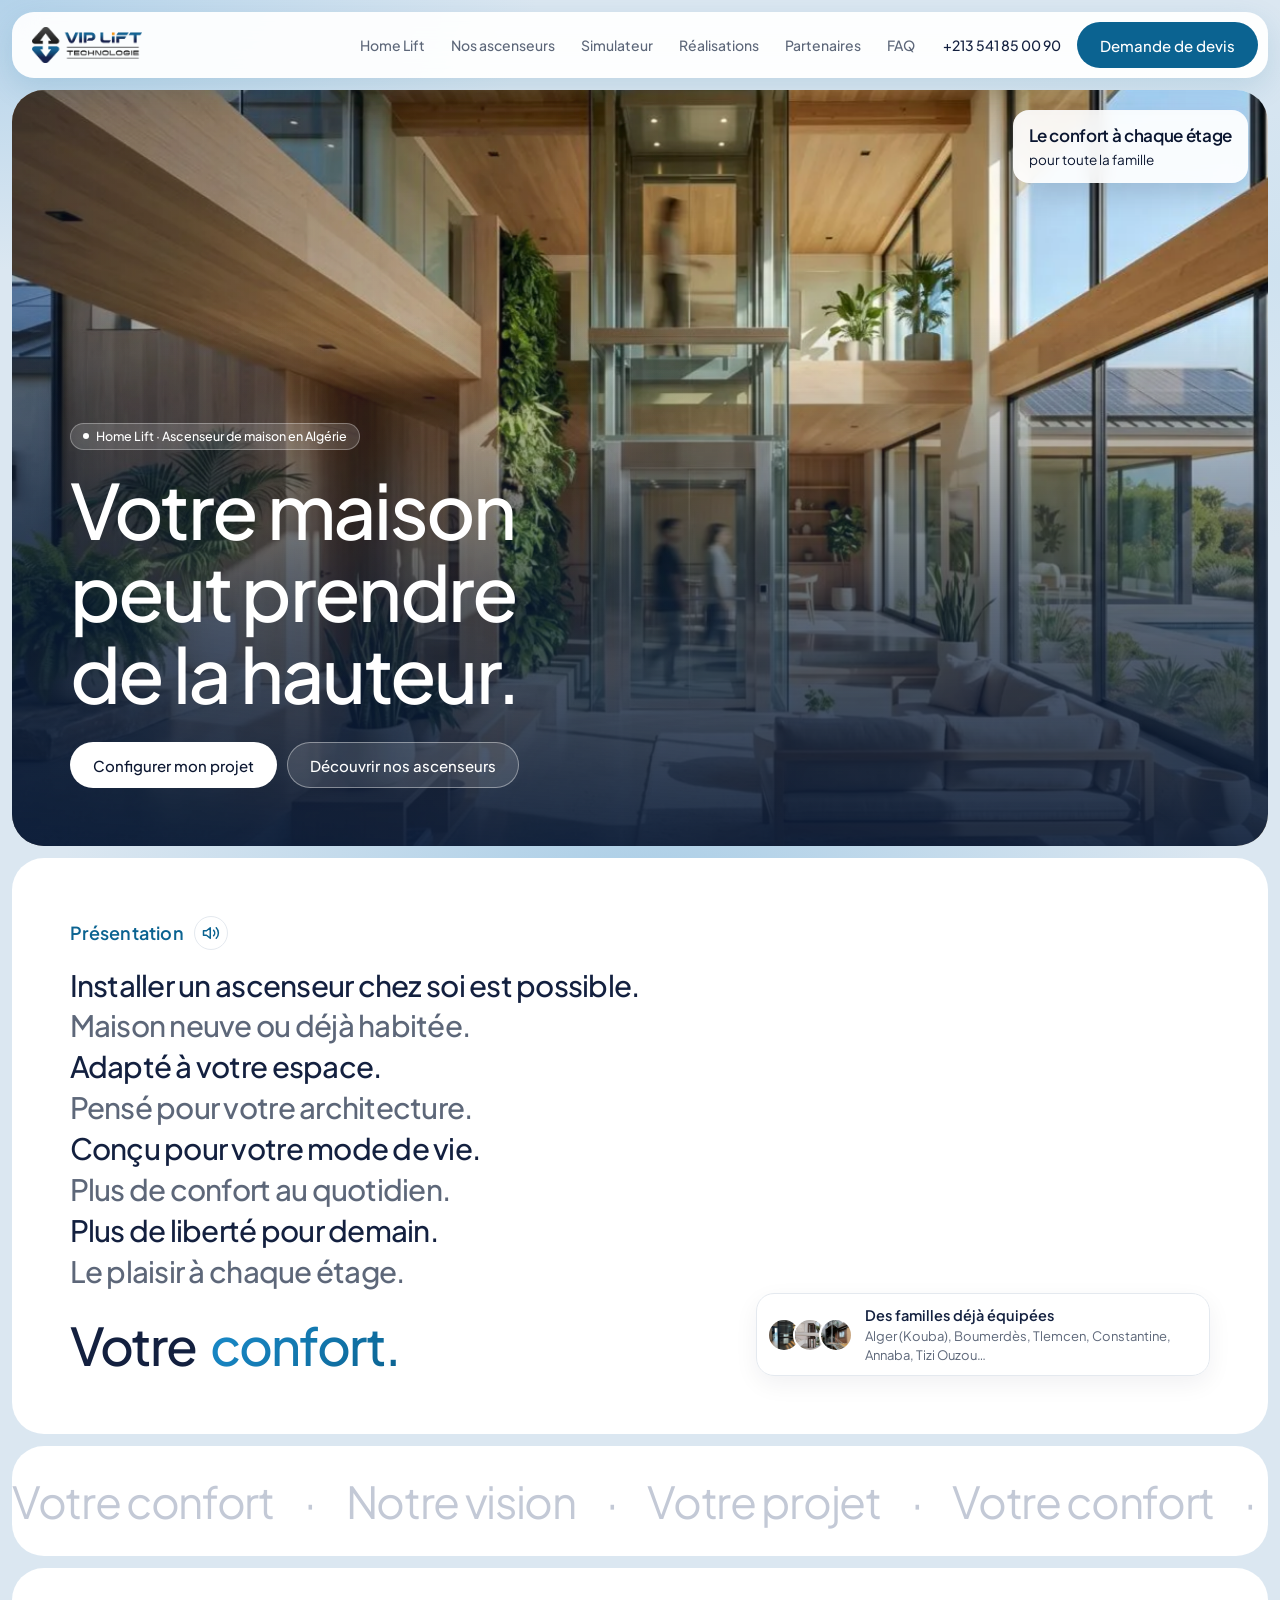
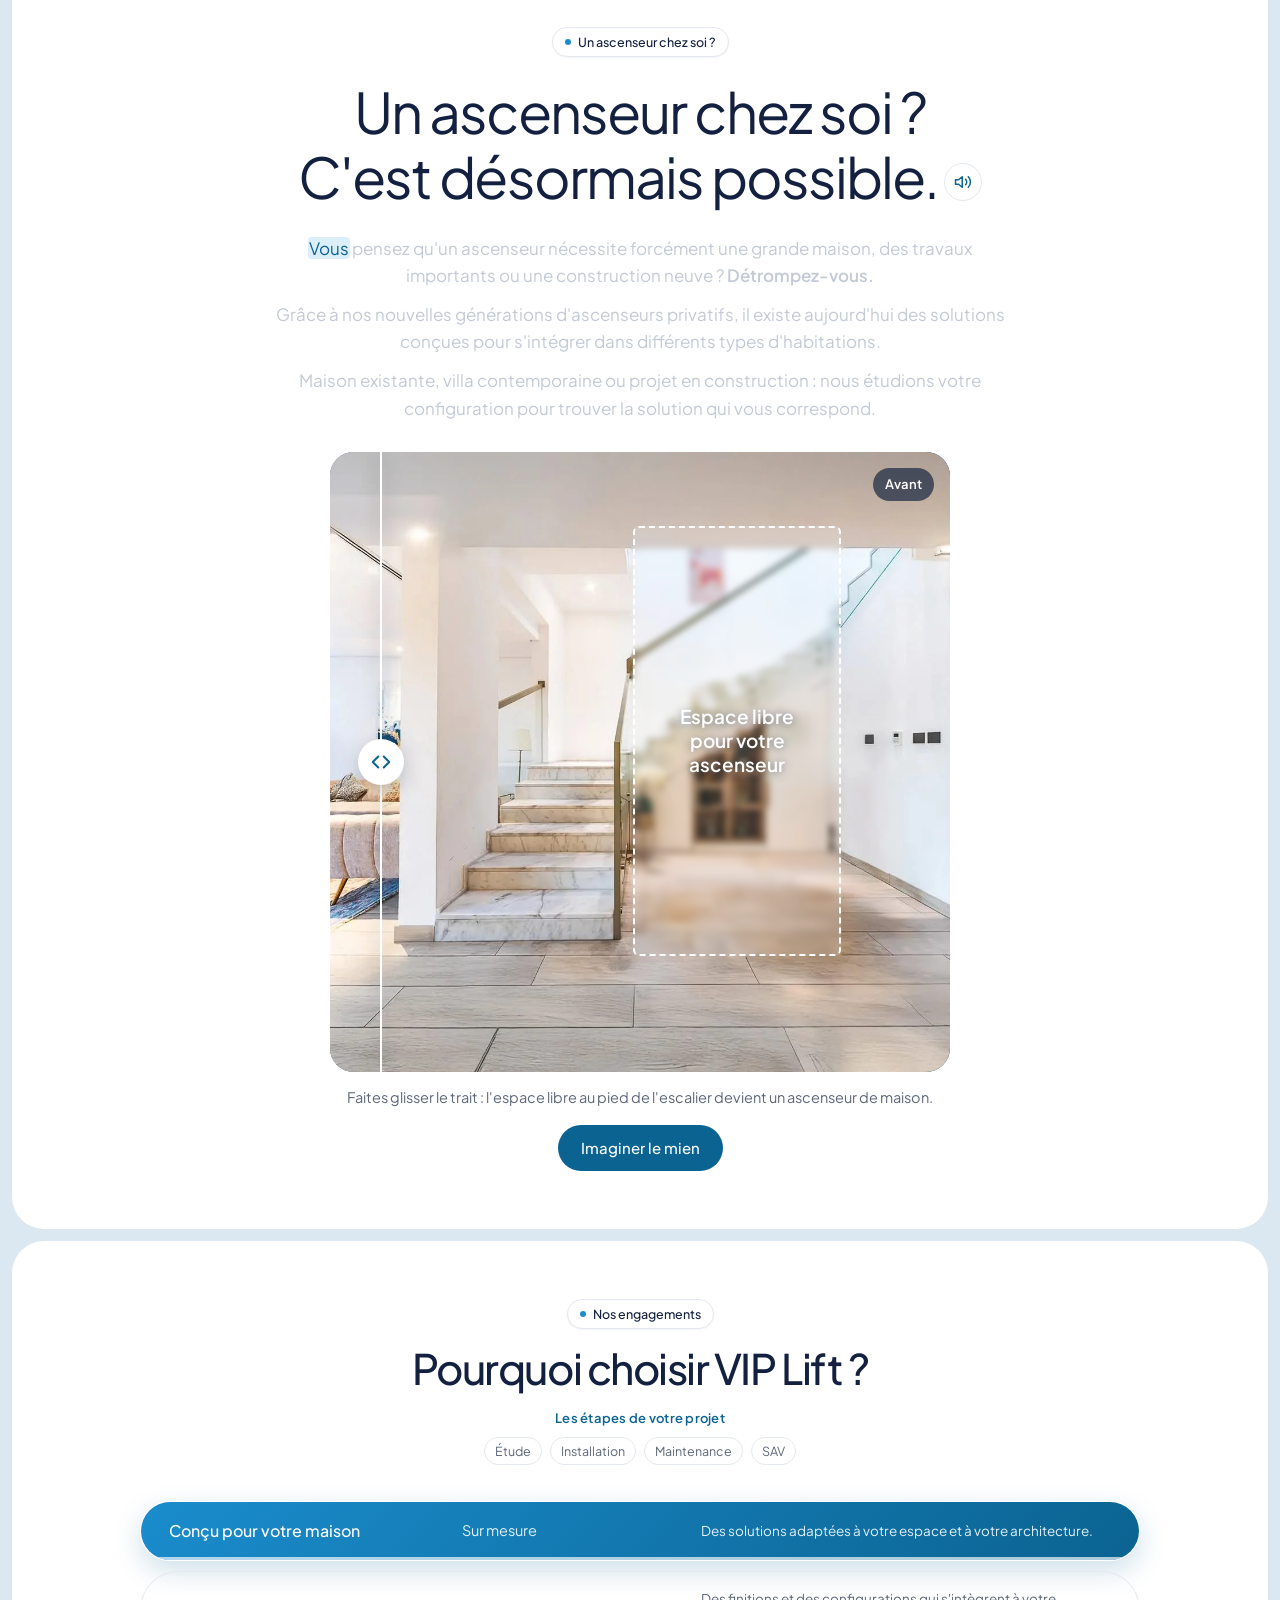
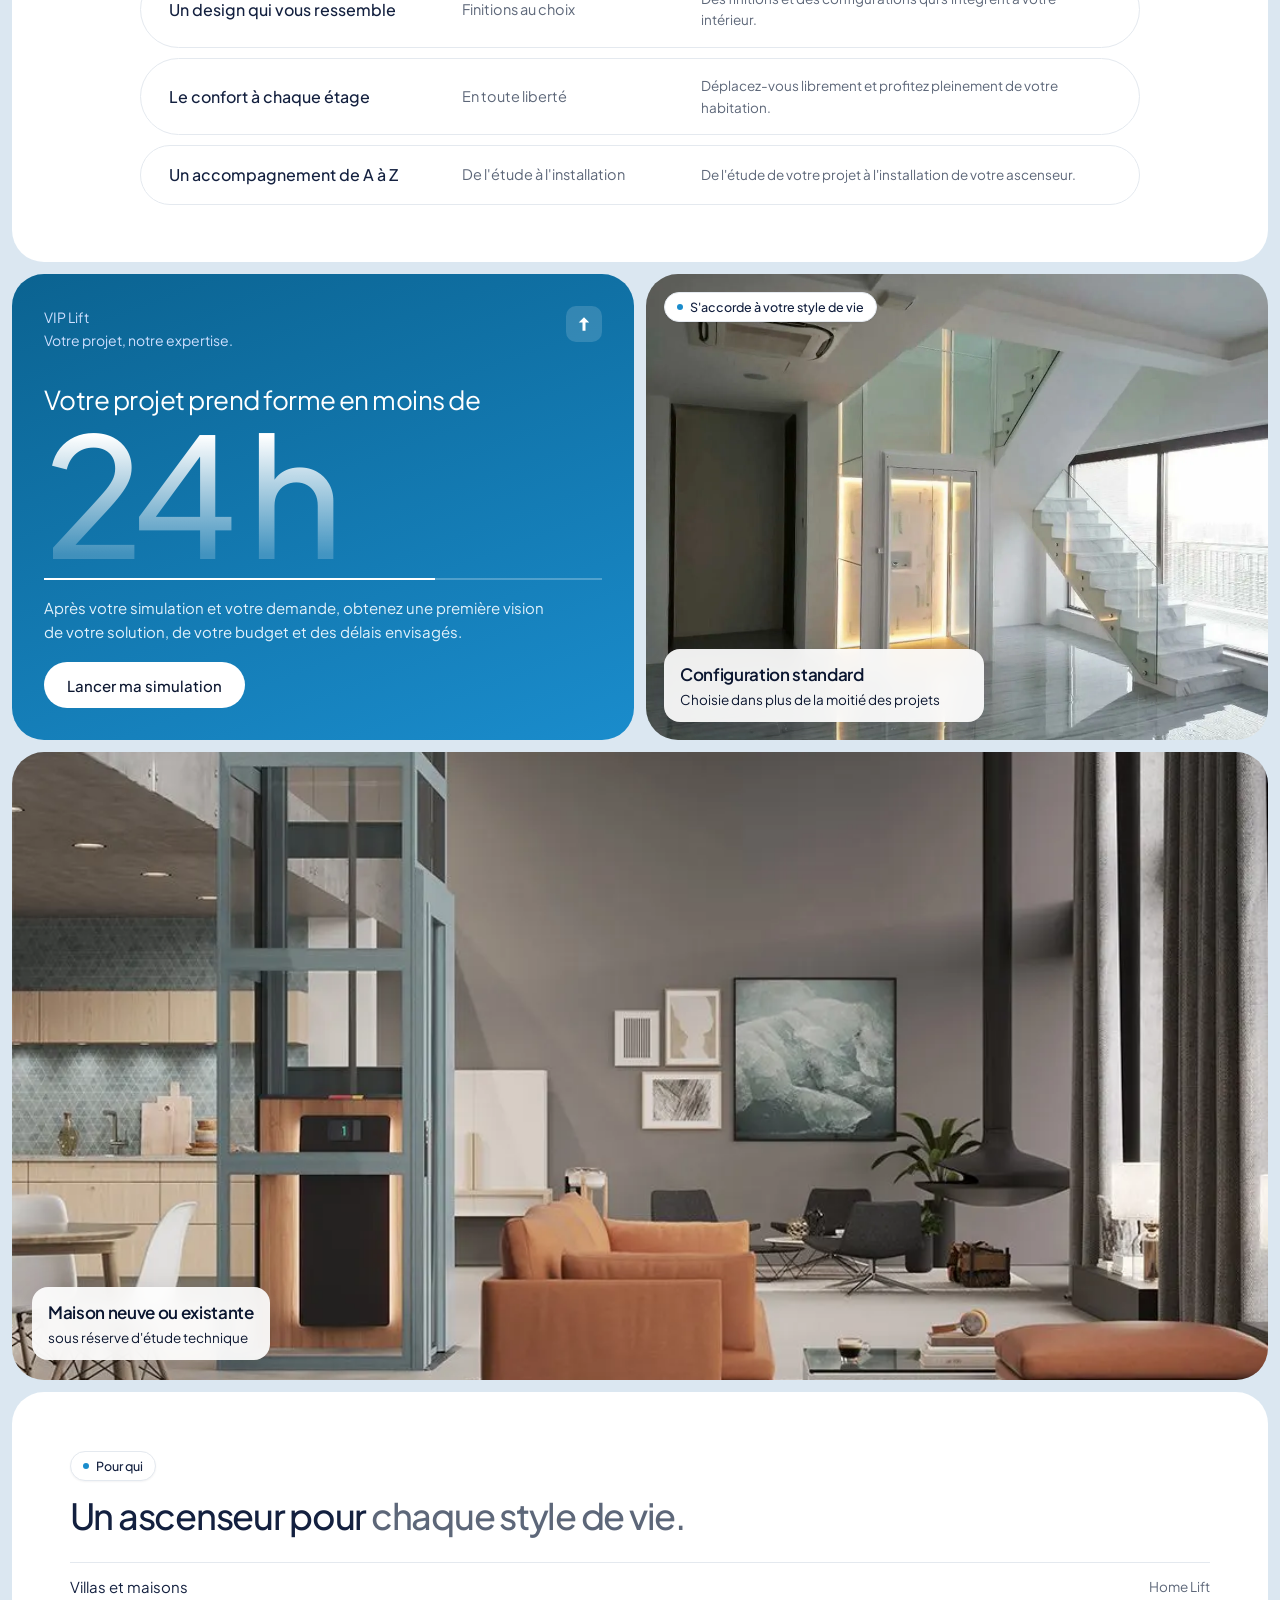
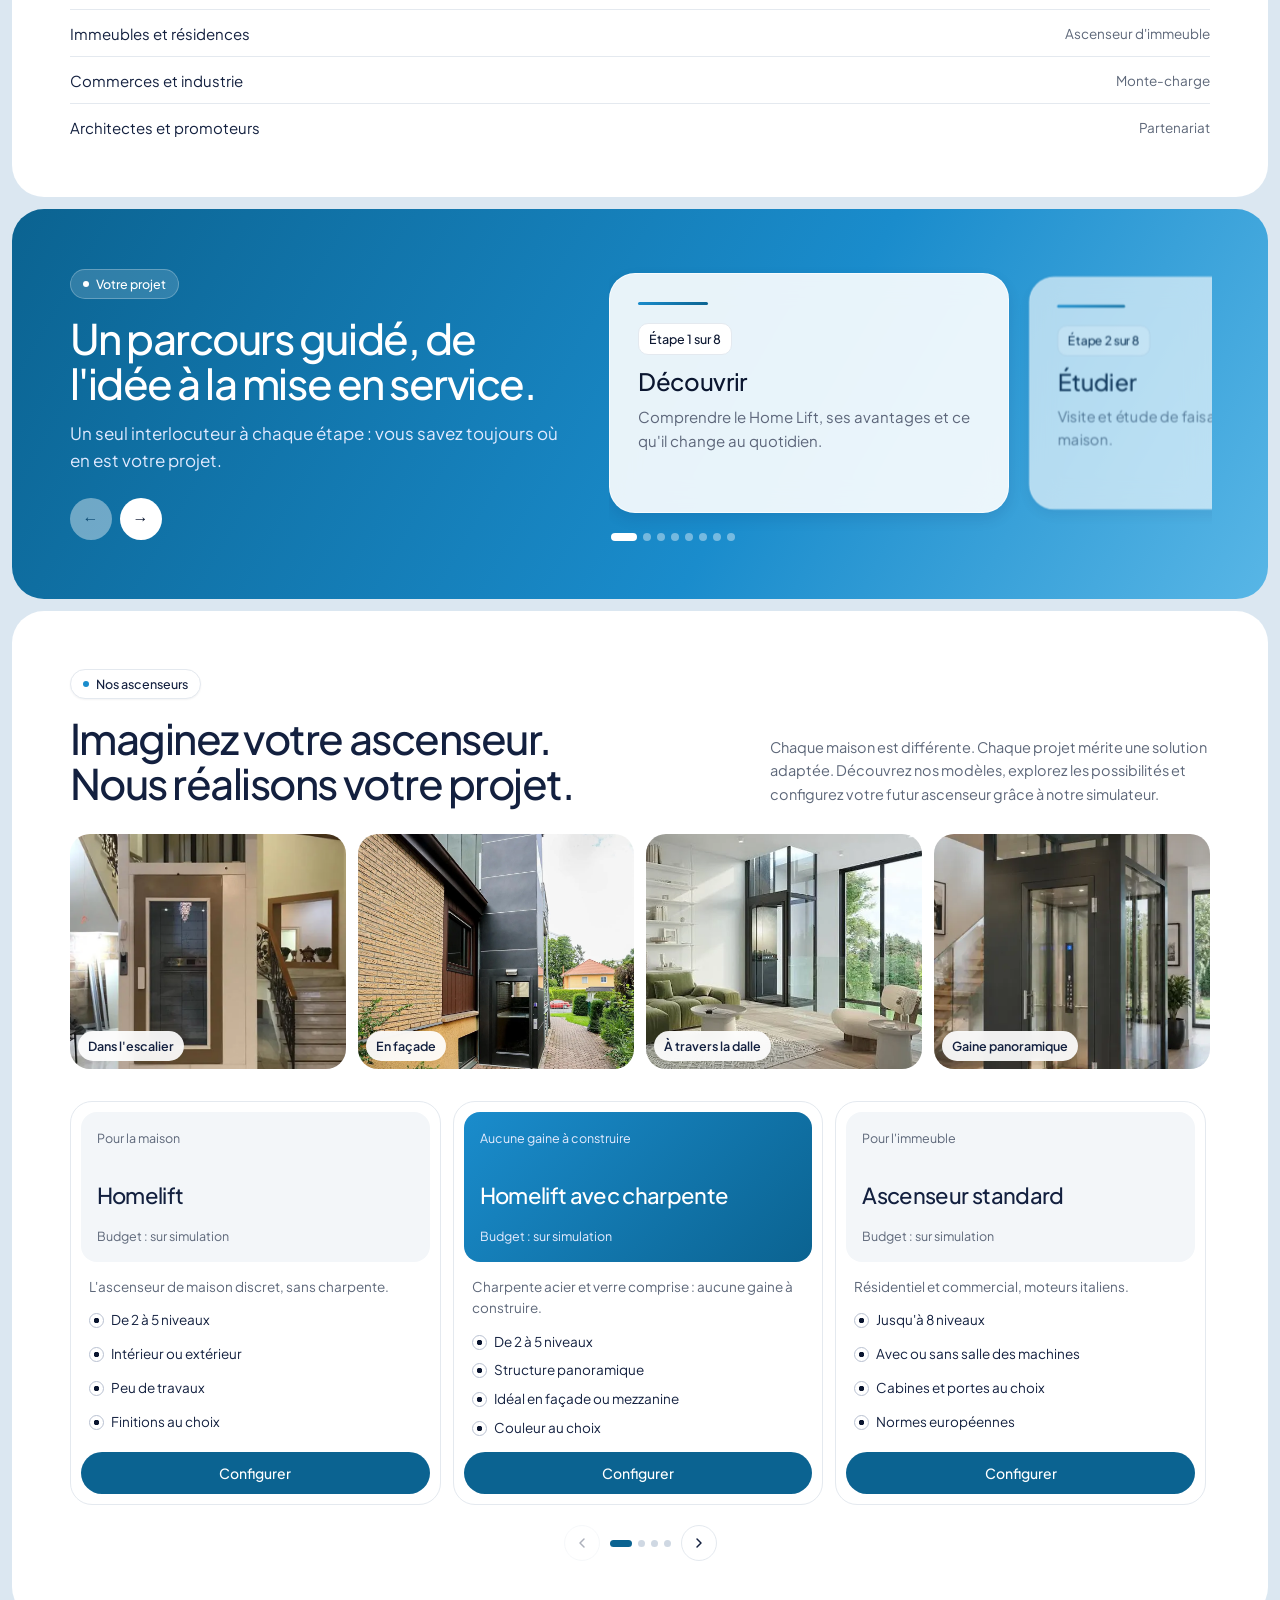
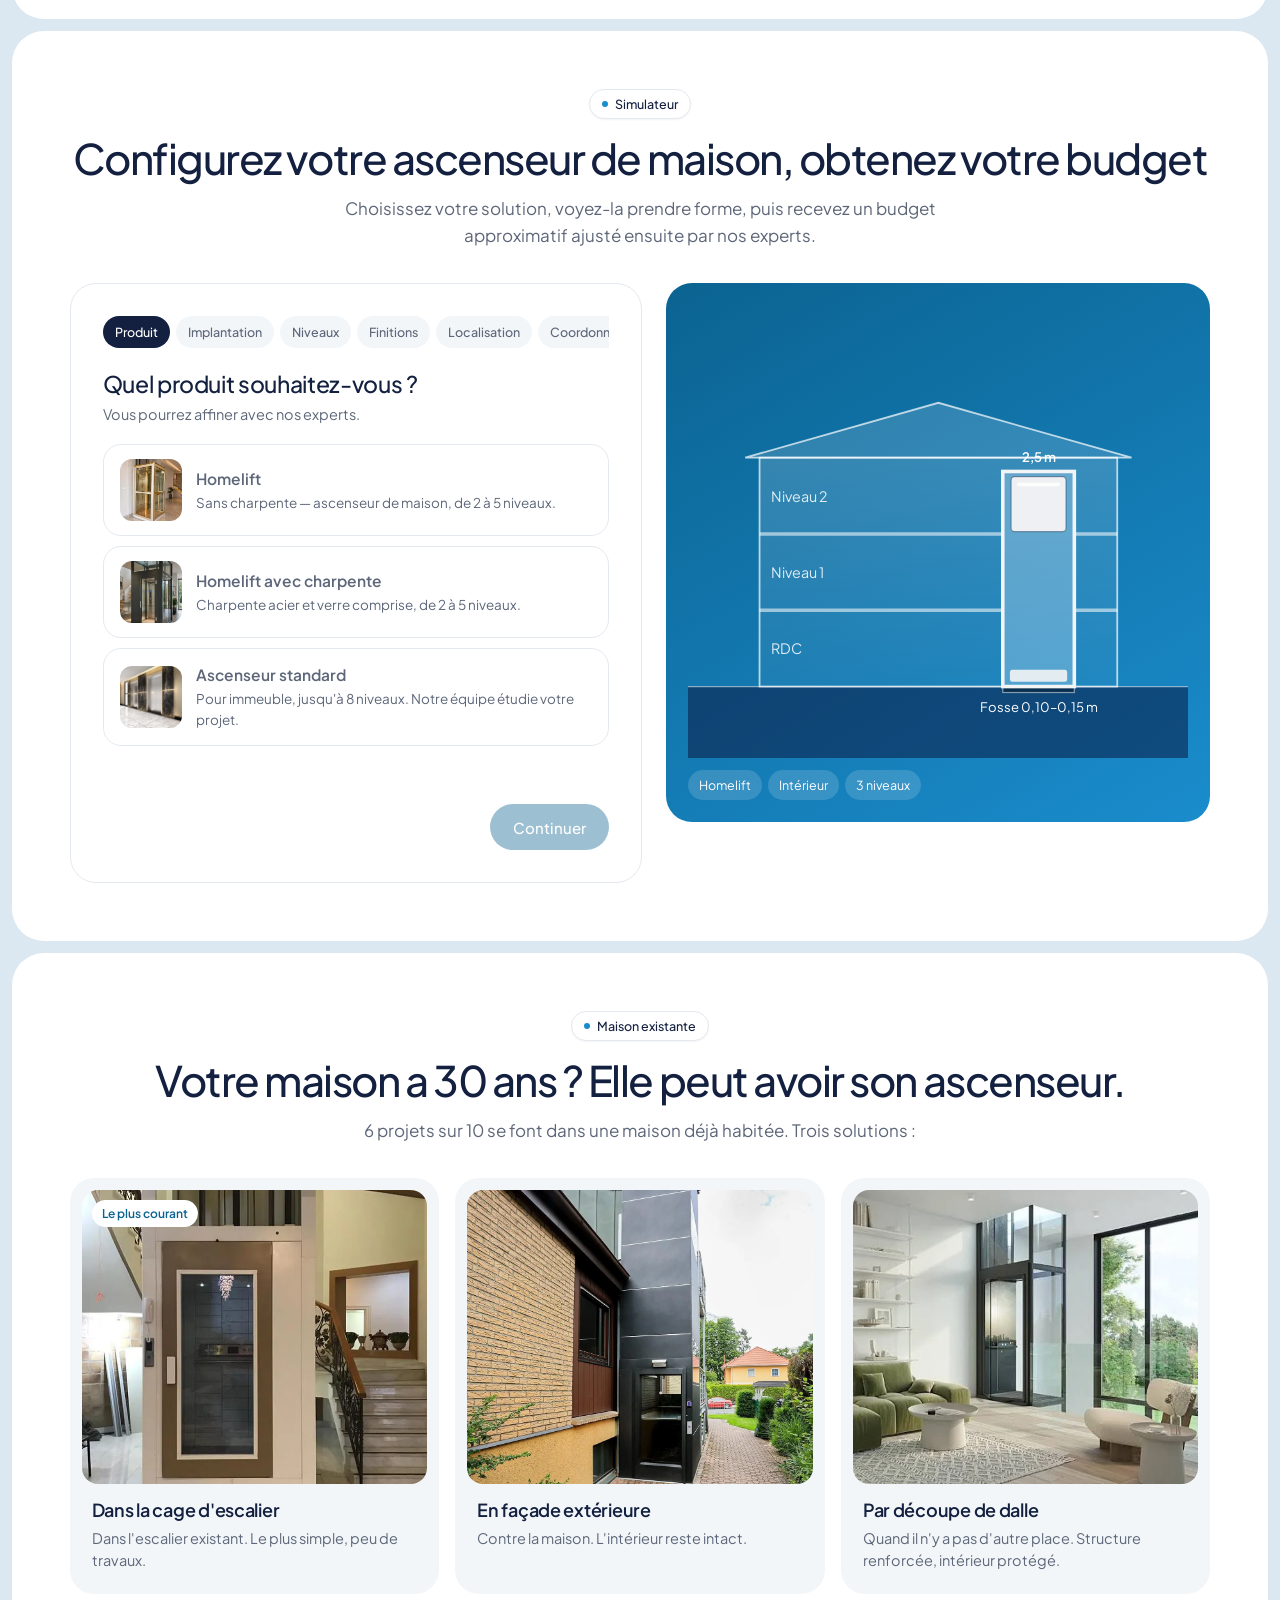
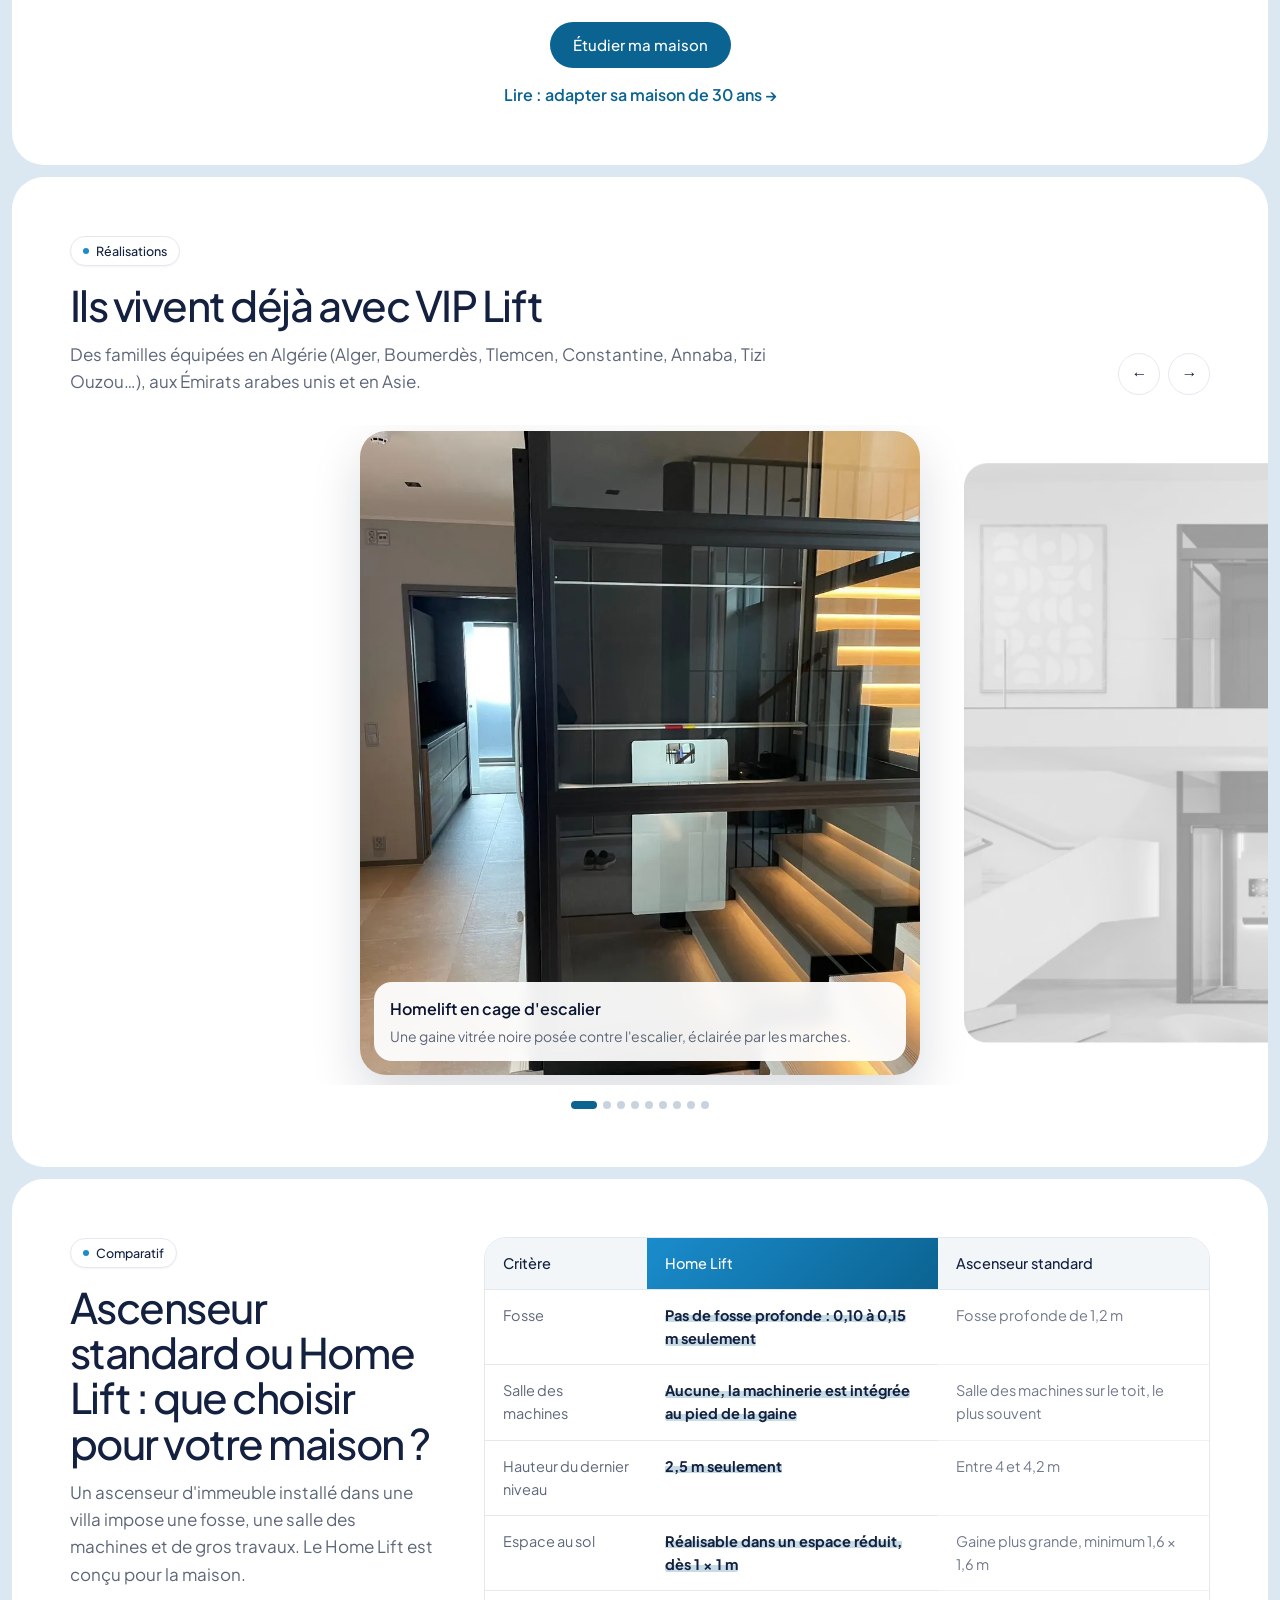
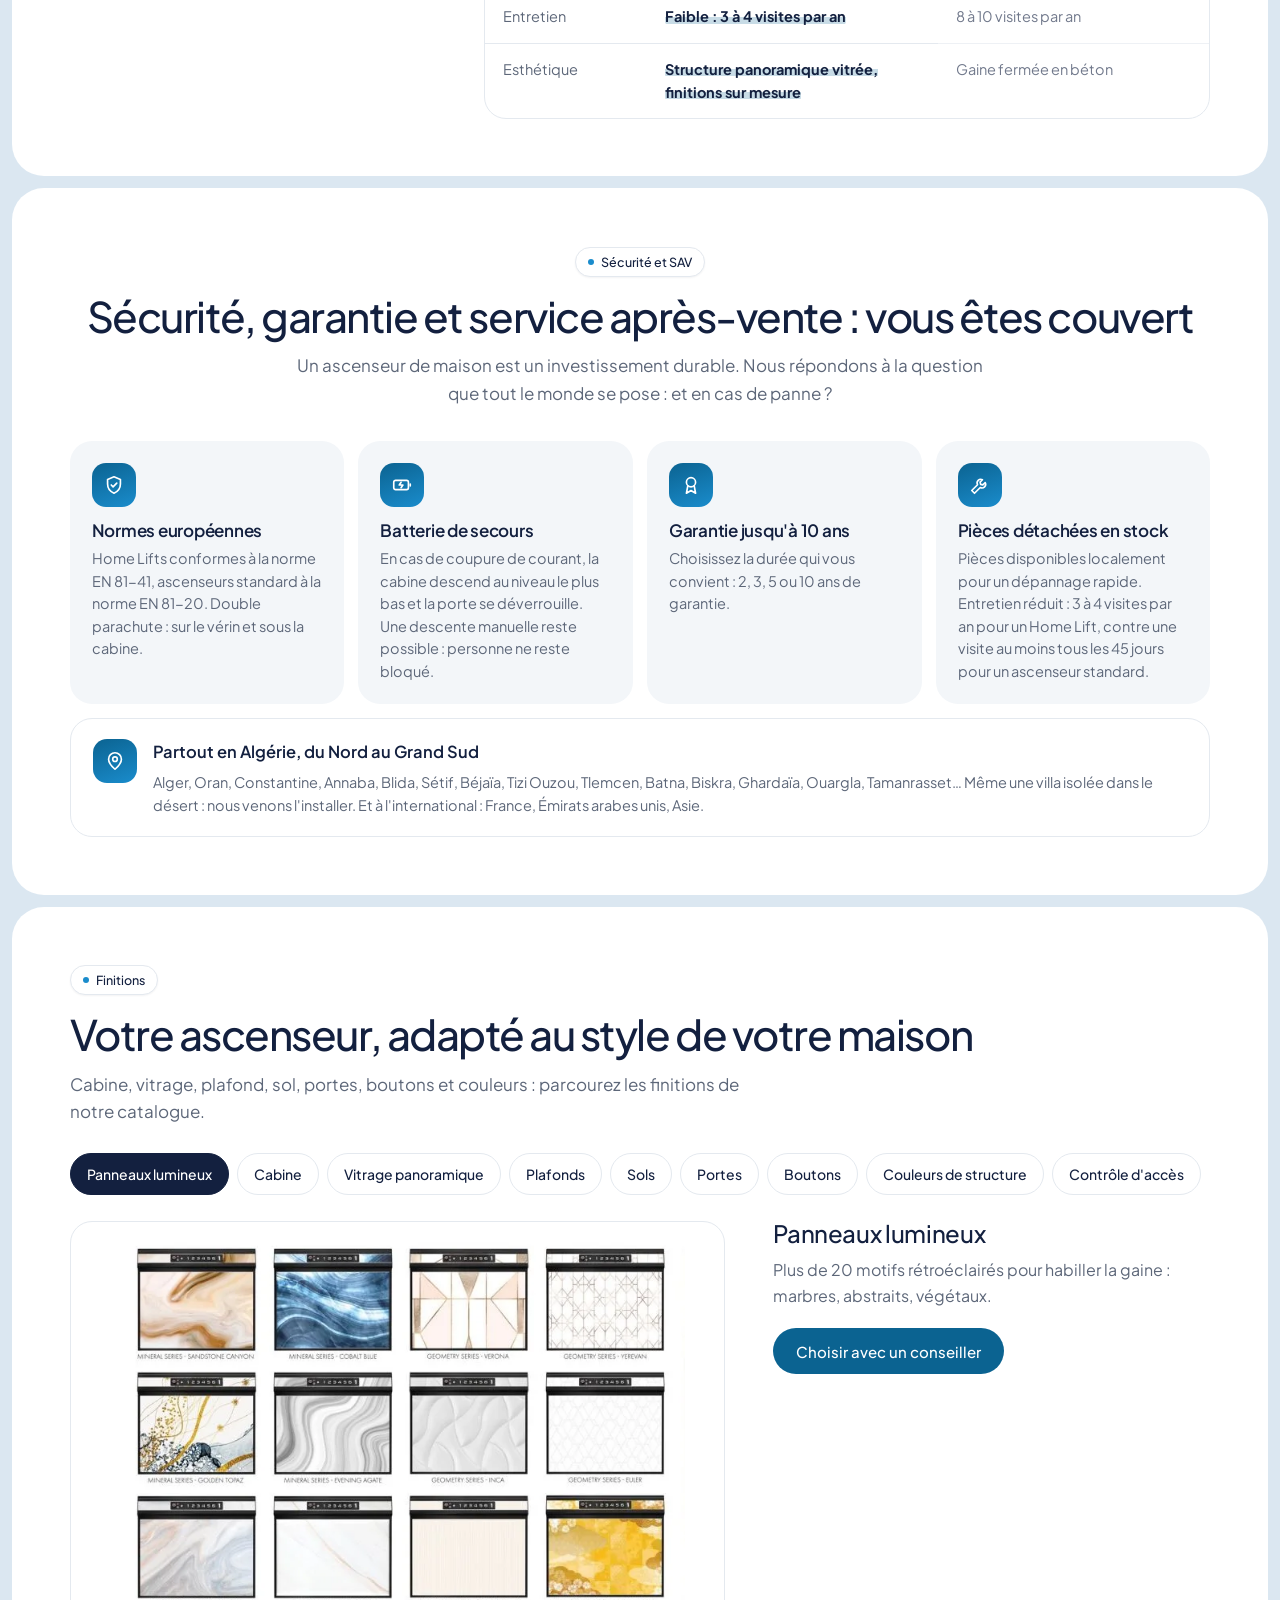
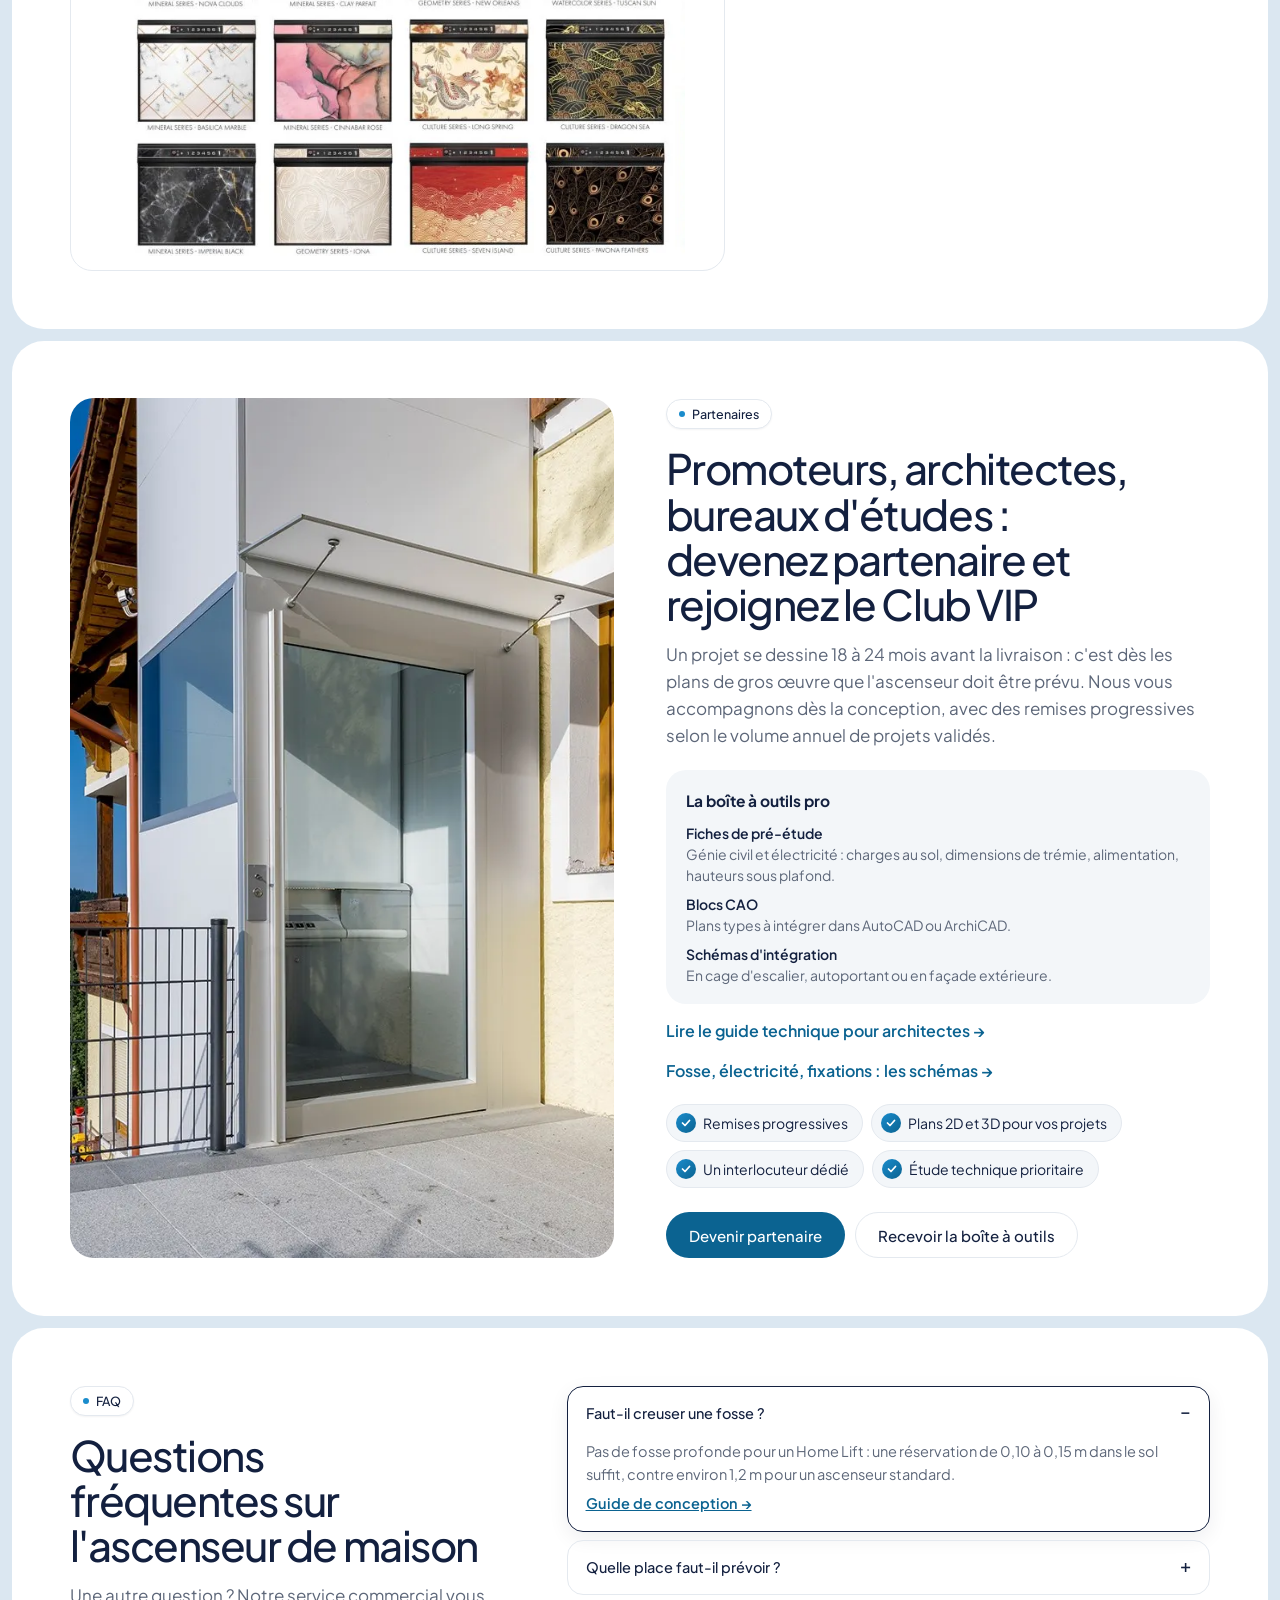
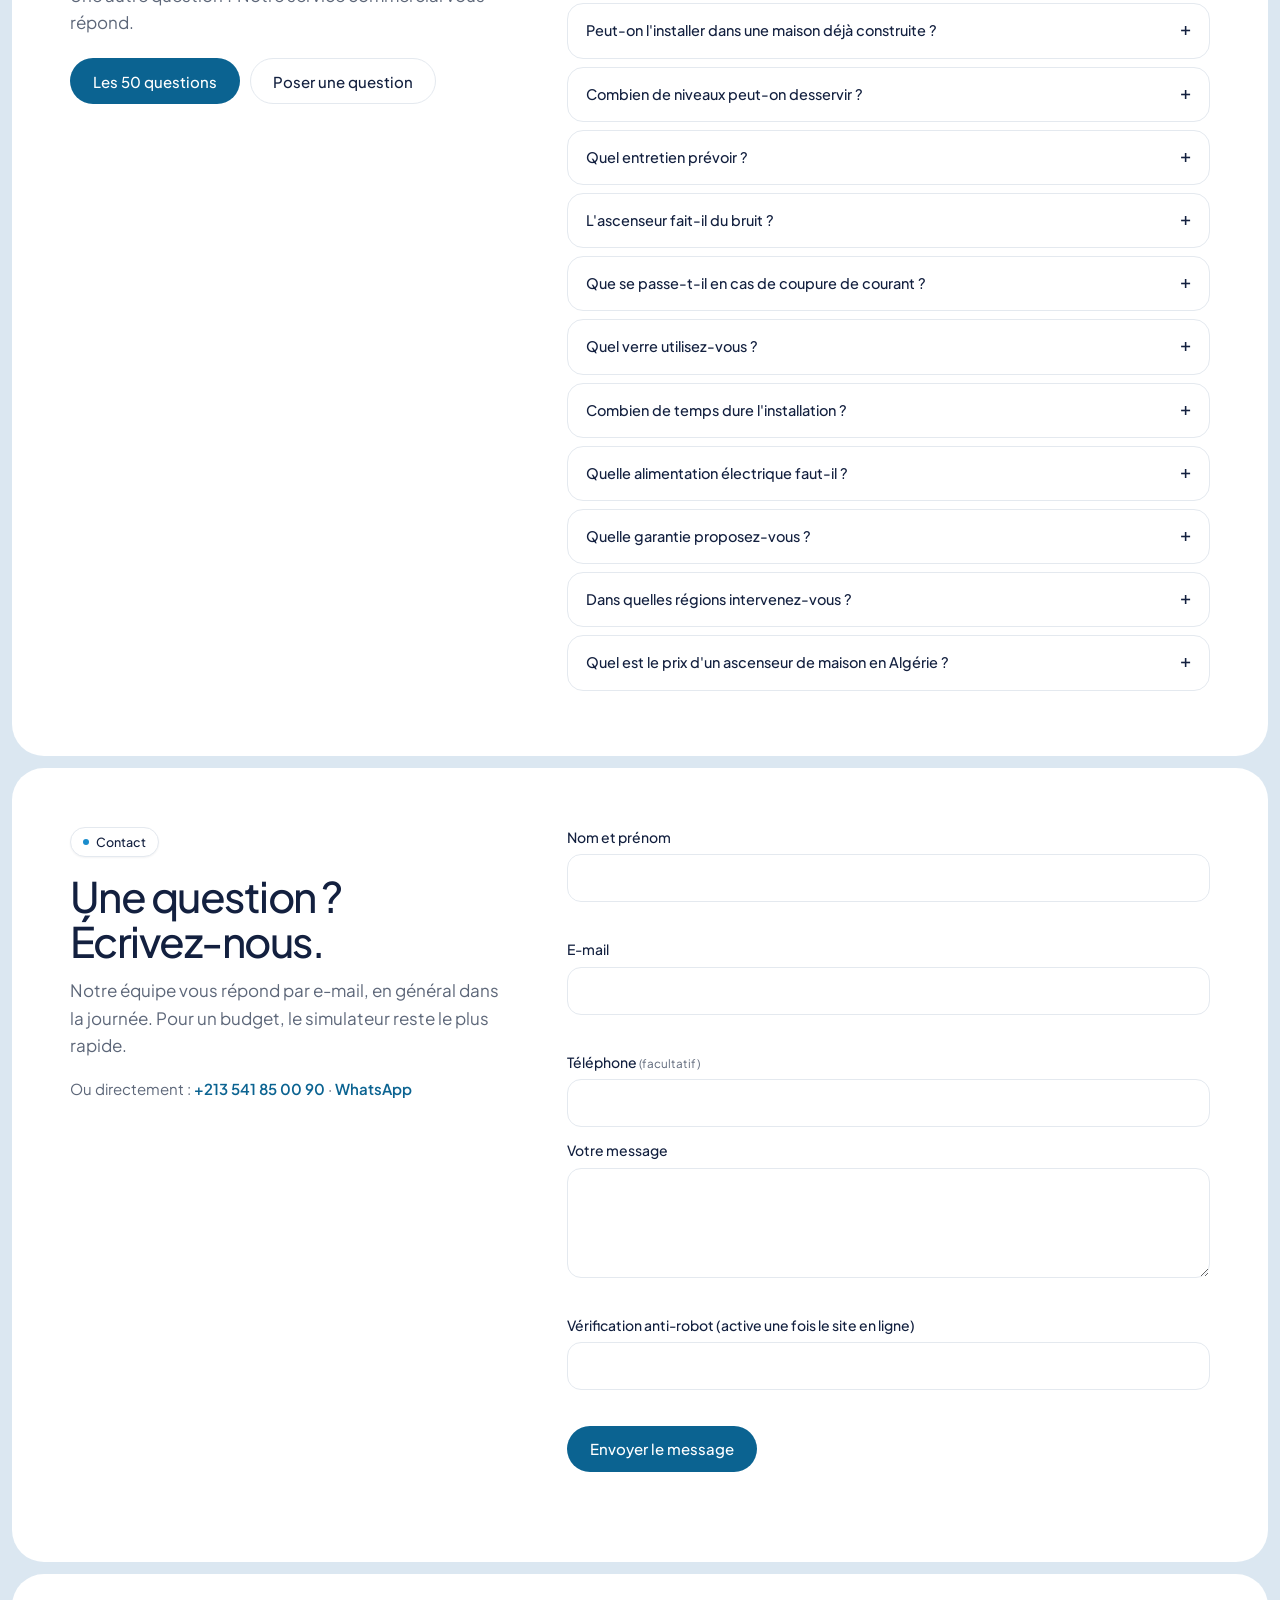
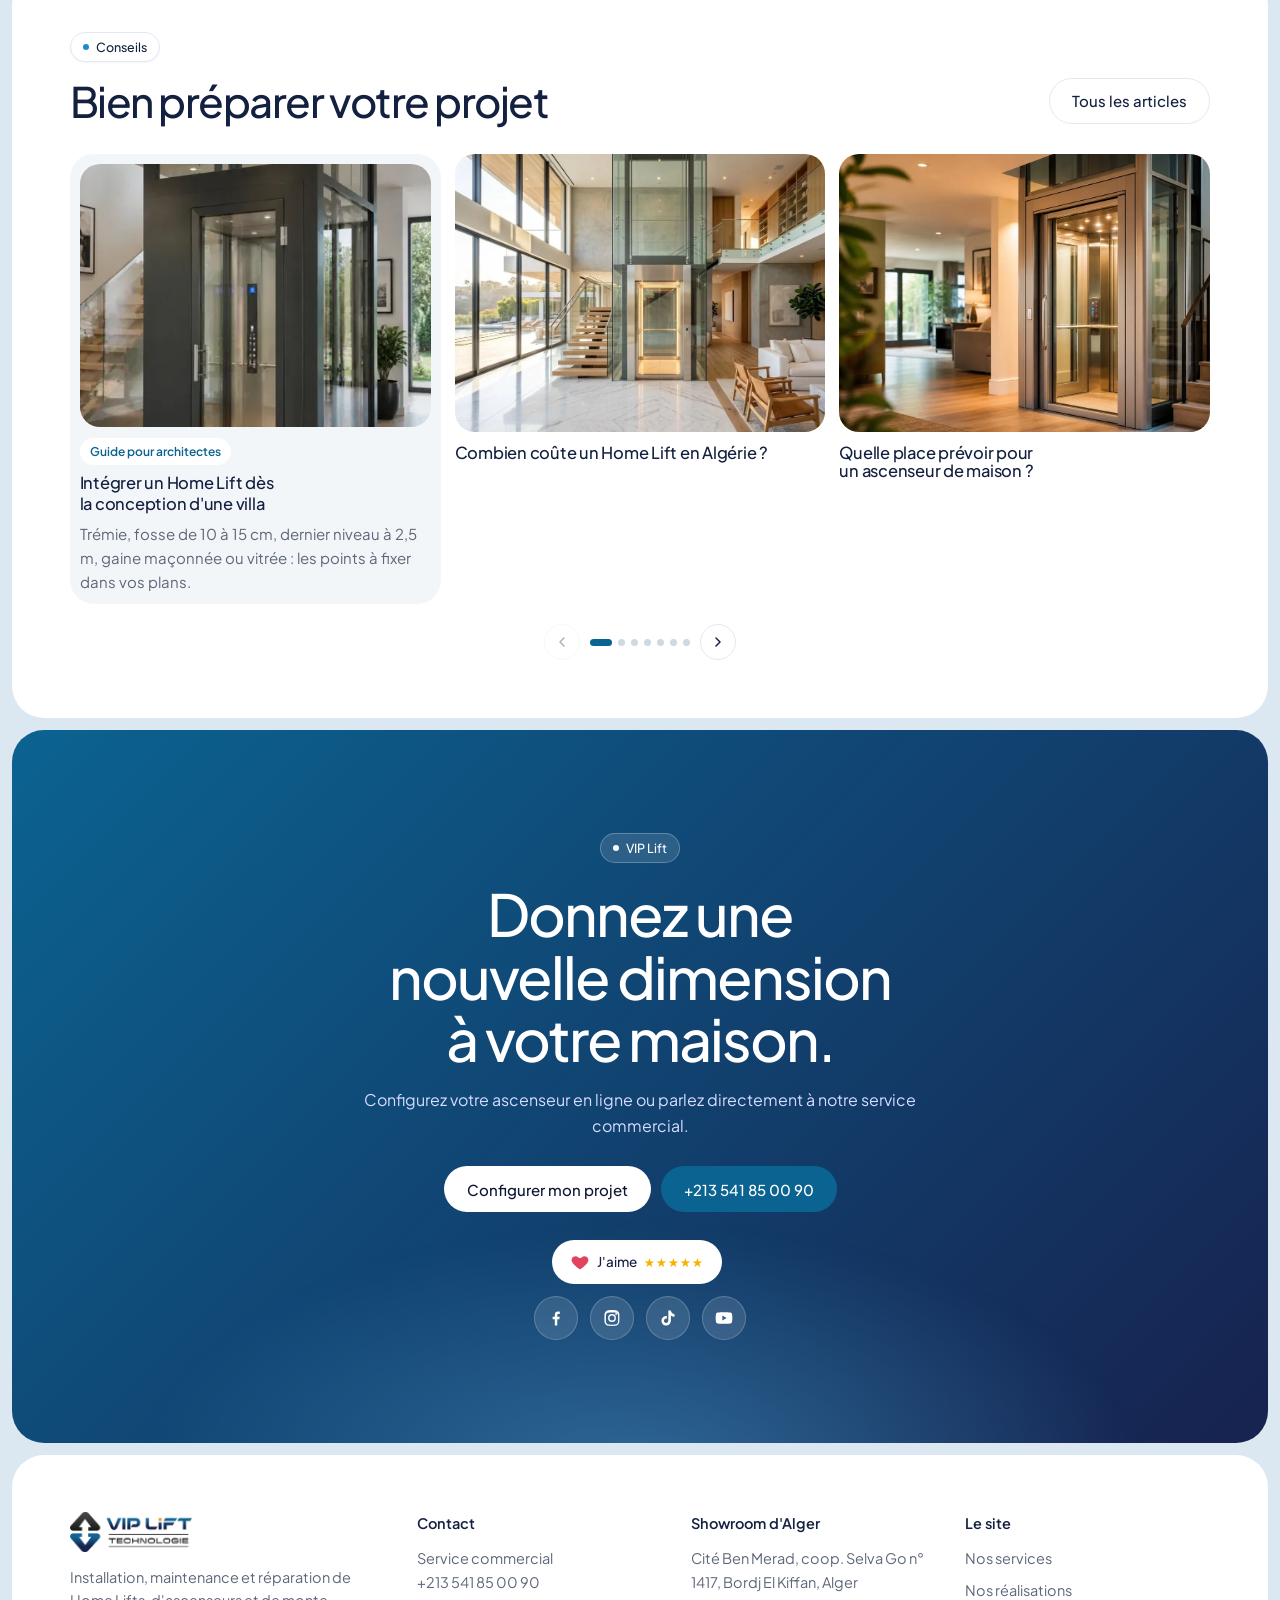
==== commit 653c6a90: "Rubrique Conseils : articles publiés depuis NextUp, dans le design du site - /conseils/ (PHP, rendu " ====
--- a/nouveau/index.html
+++ b/nouveau/index.html
@@ -307,6 +307,6 @@
   </nav>
 </div>
 
-<script src="liens.js?v=8" defer></script><script src="script.js?v=24" defer></script>
+<script src="liens.js?v=8" defer></script><script src="script.js?v=24" defer></script><script src="conseils.js?v=1" defer></script>
 </body>
 </html>
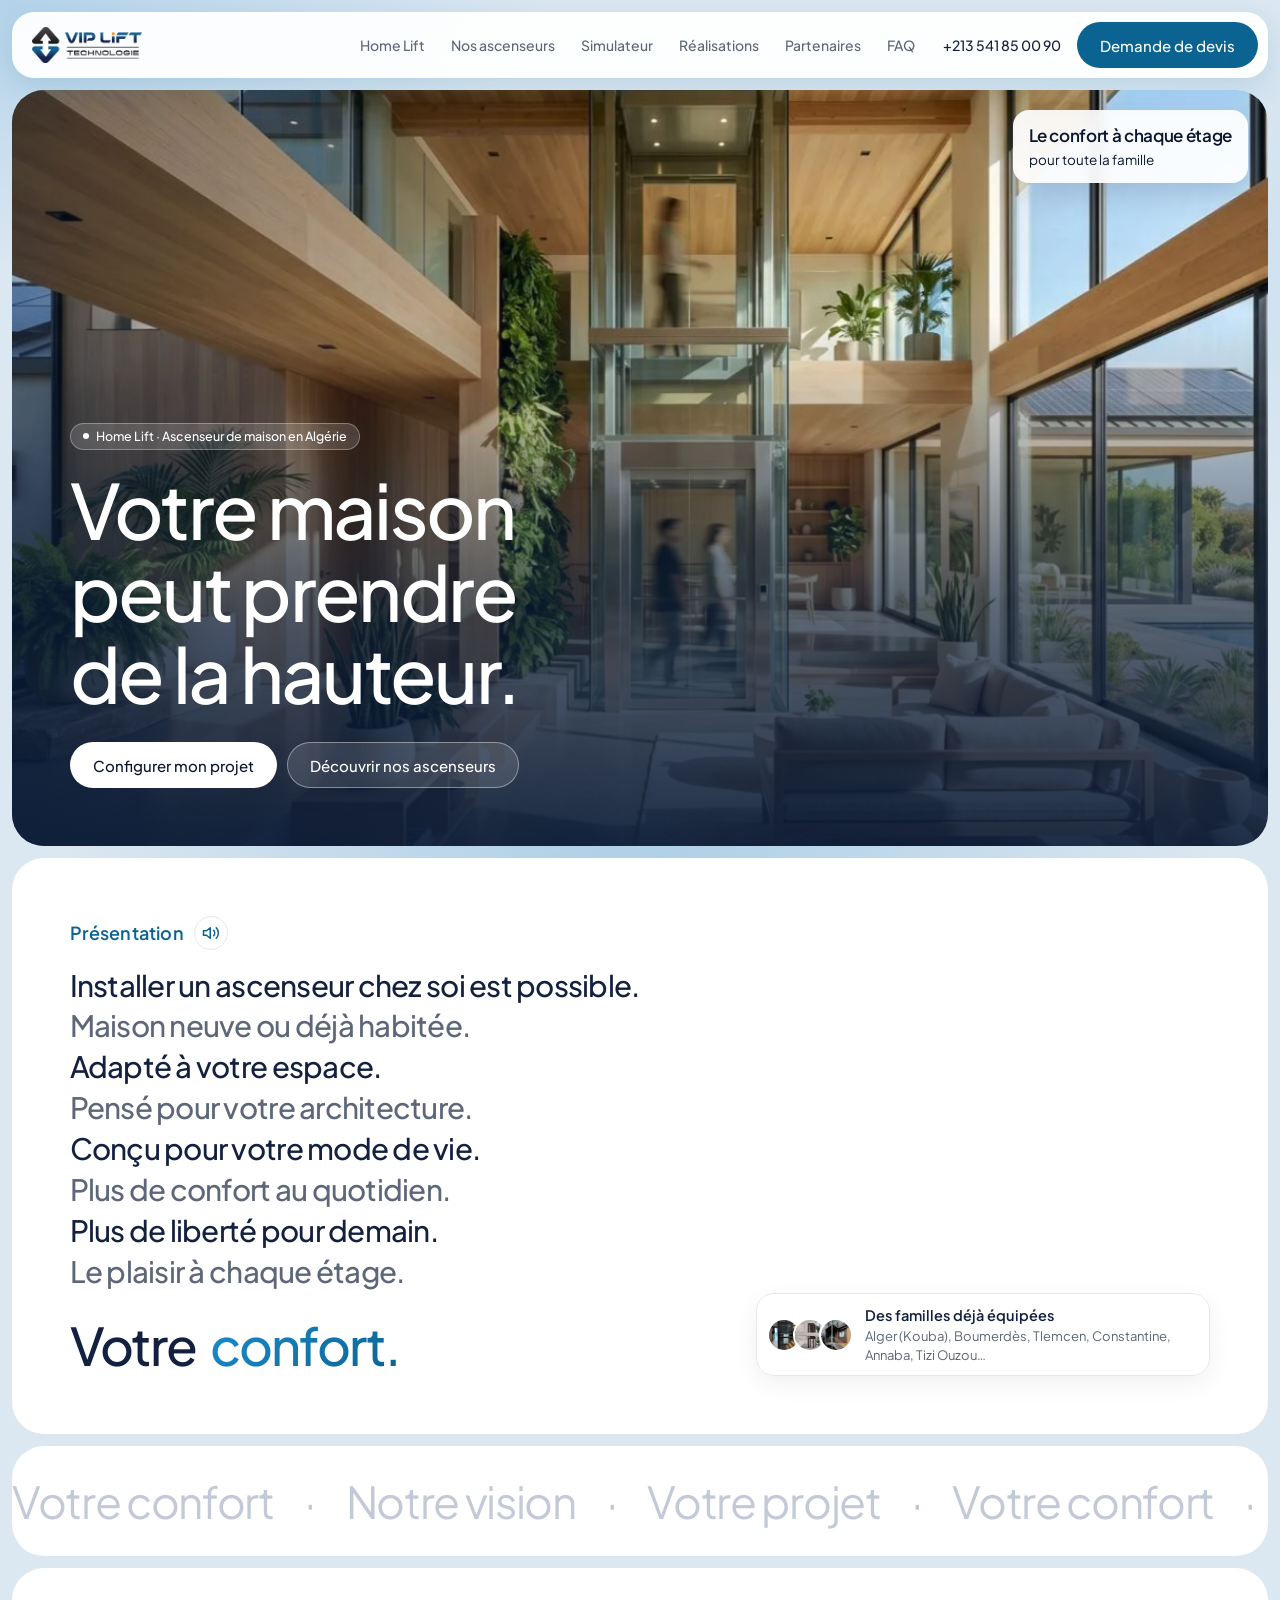
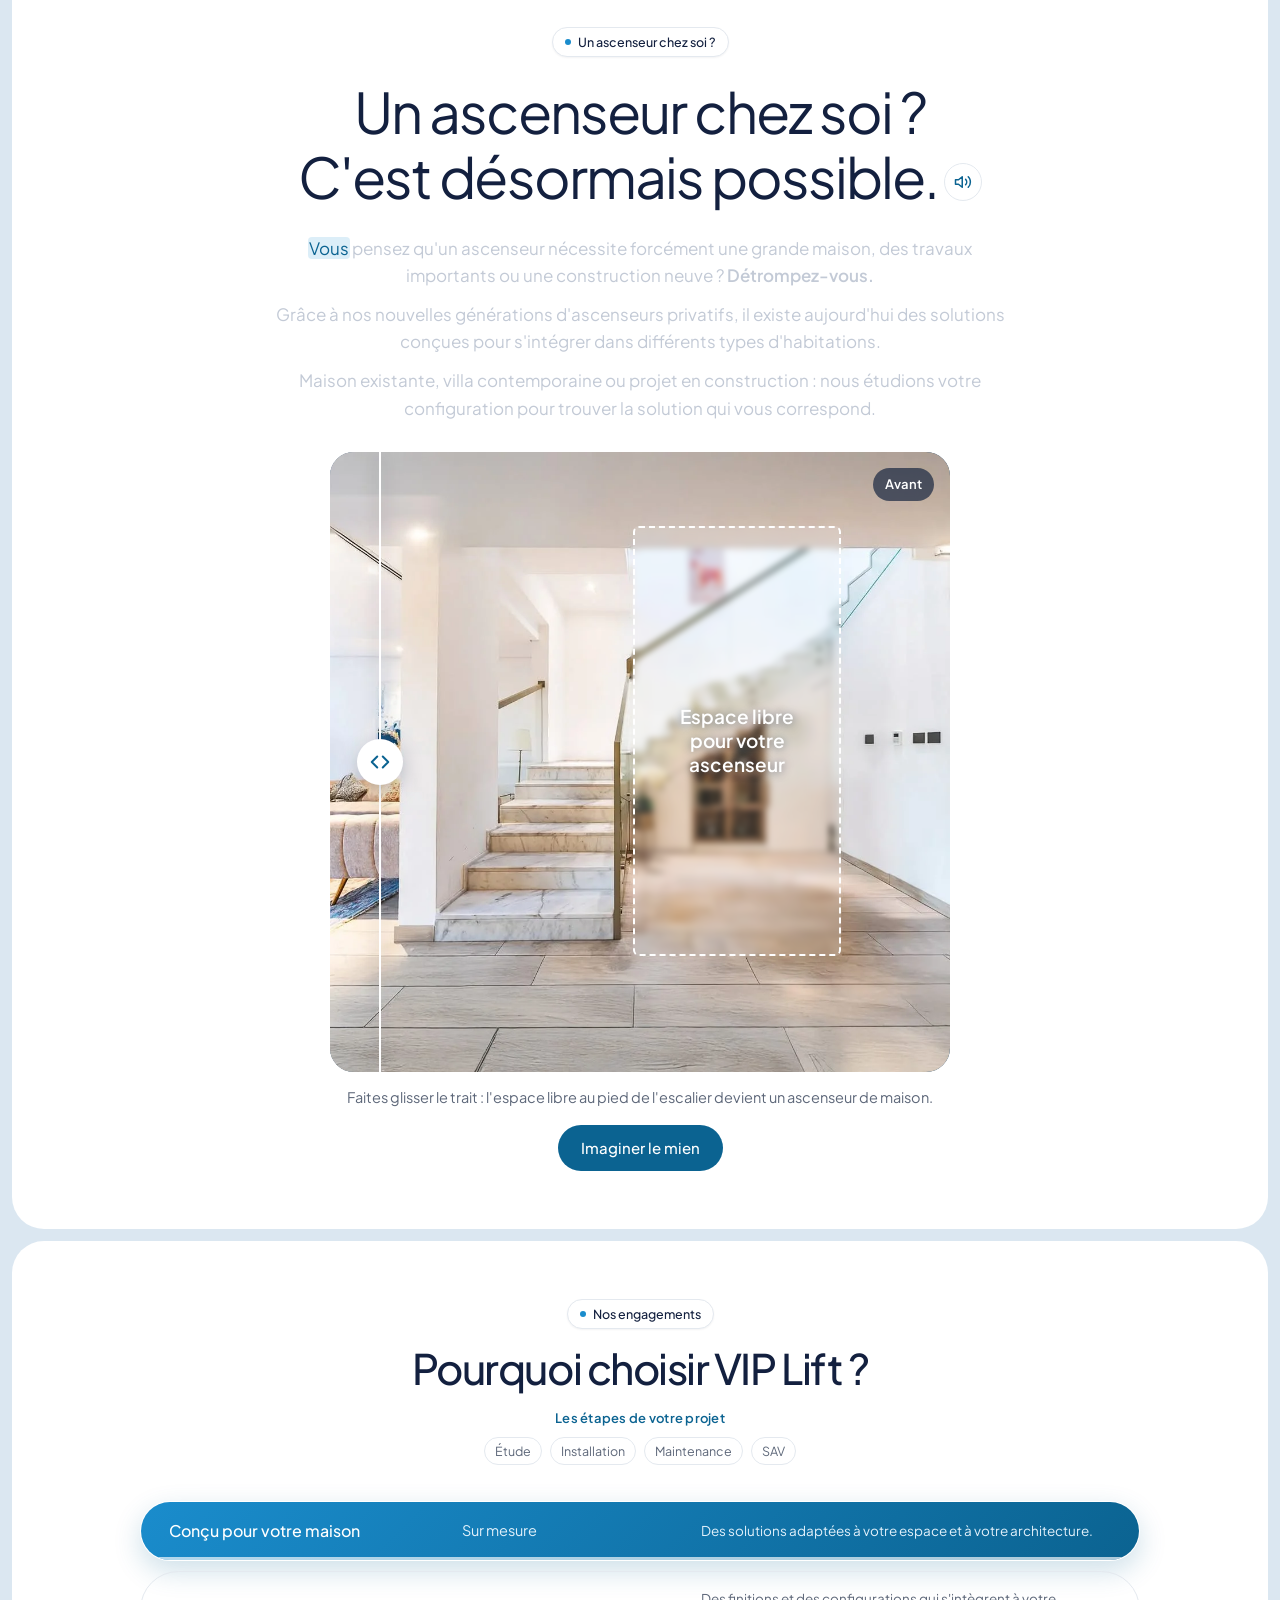
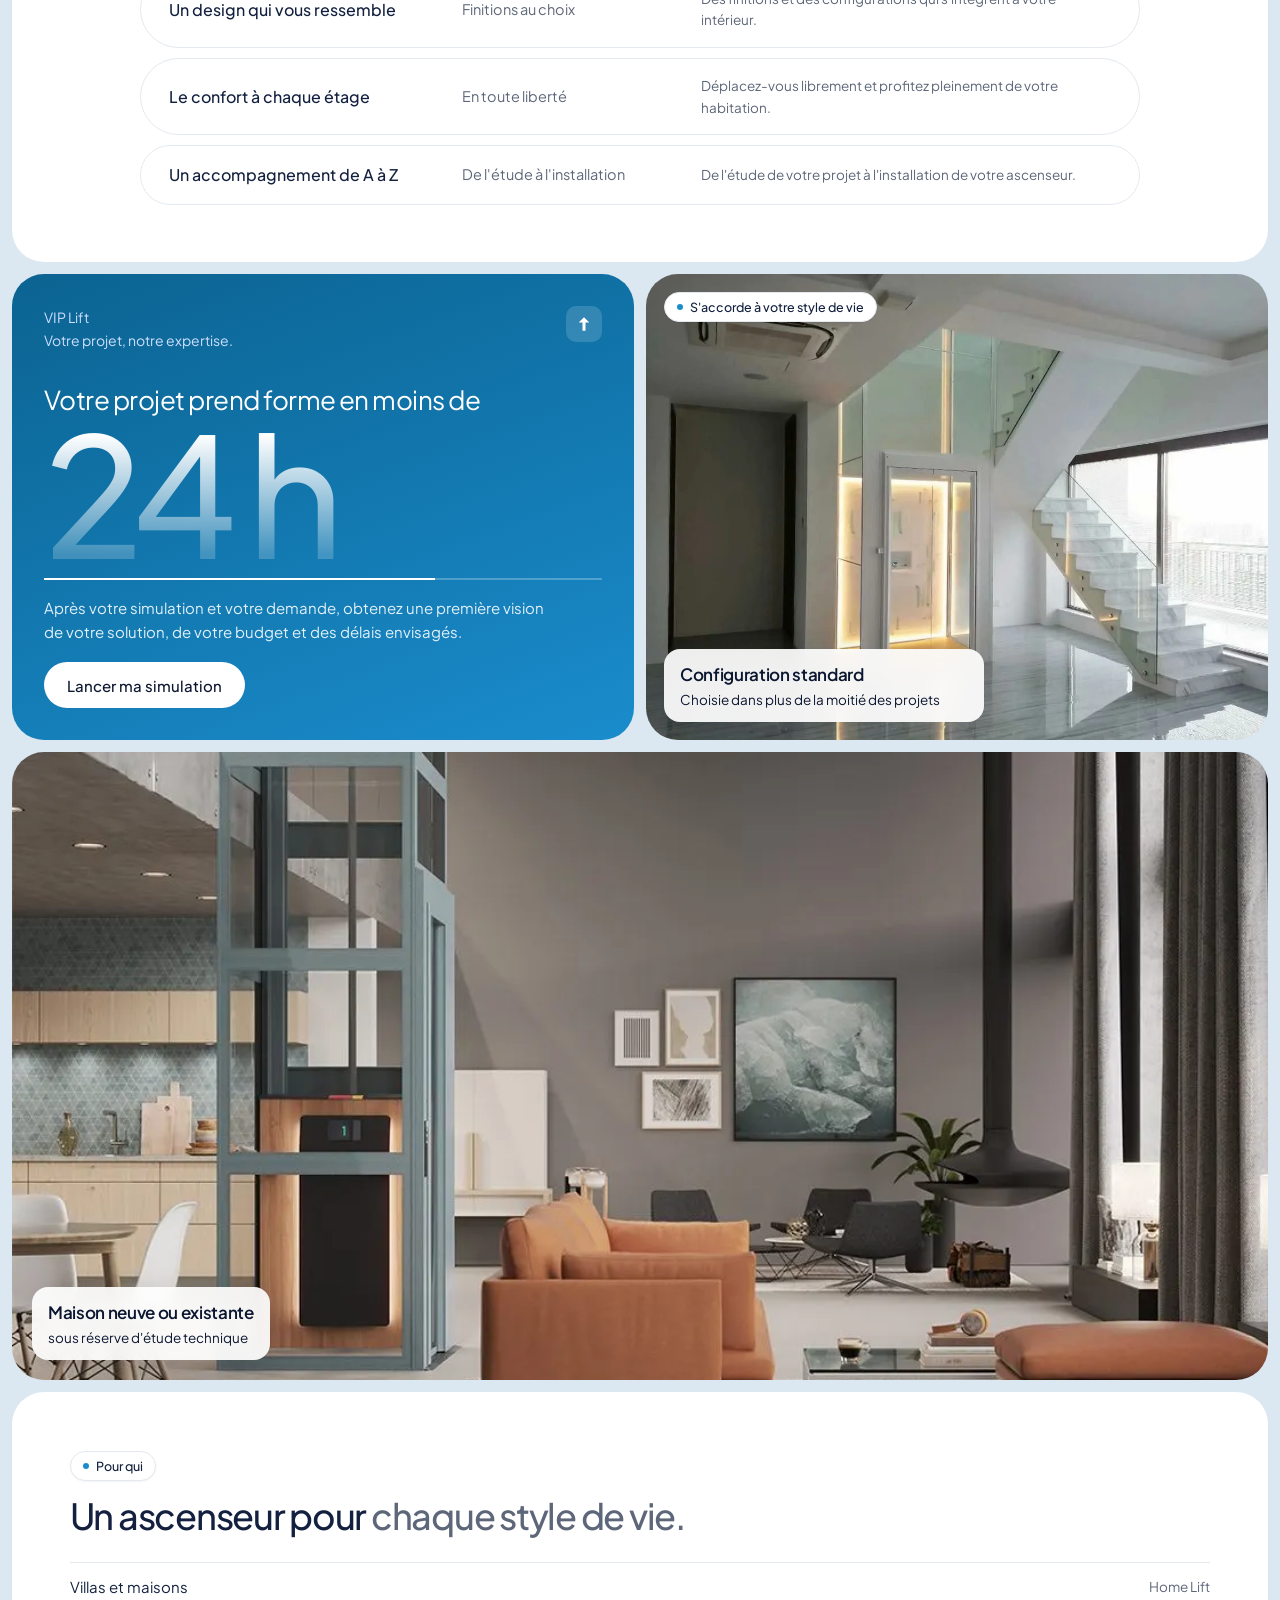
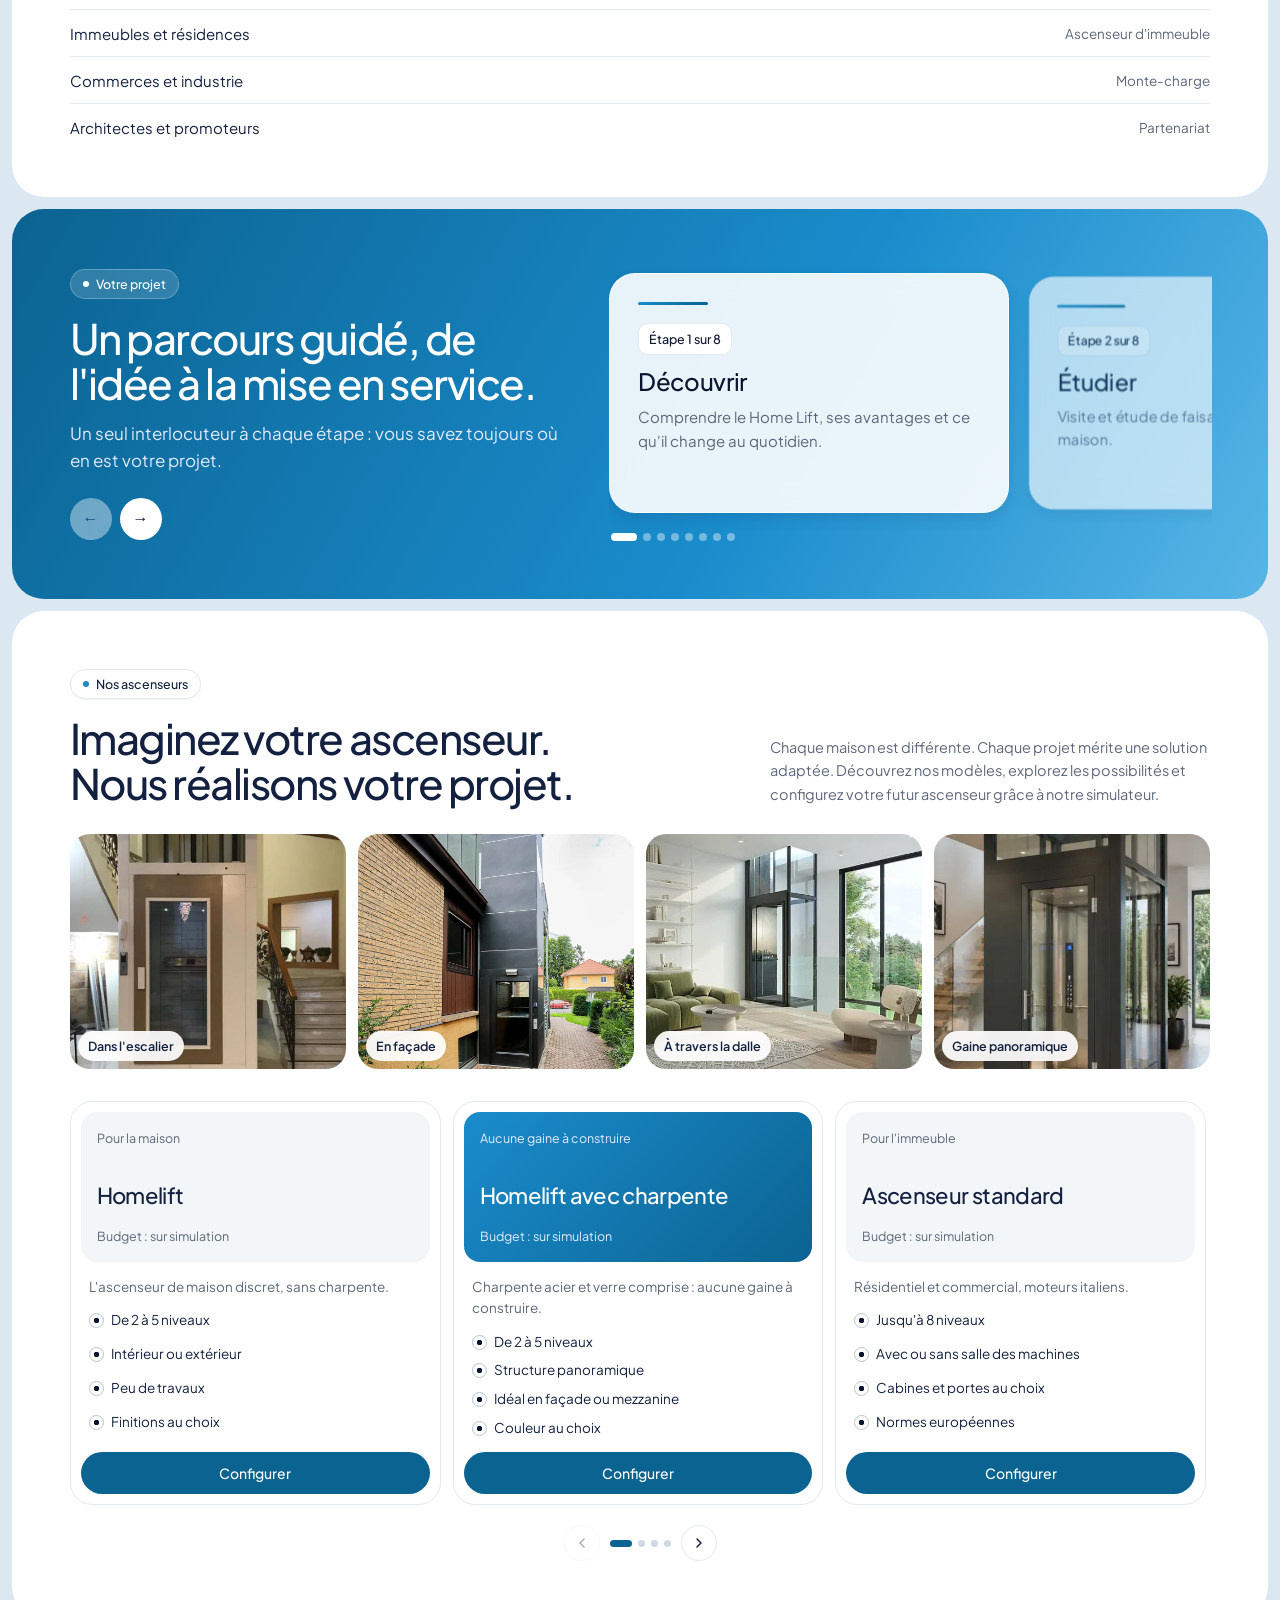
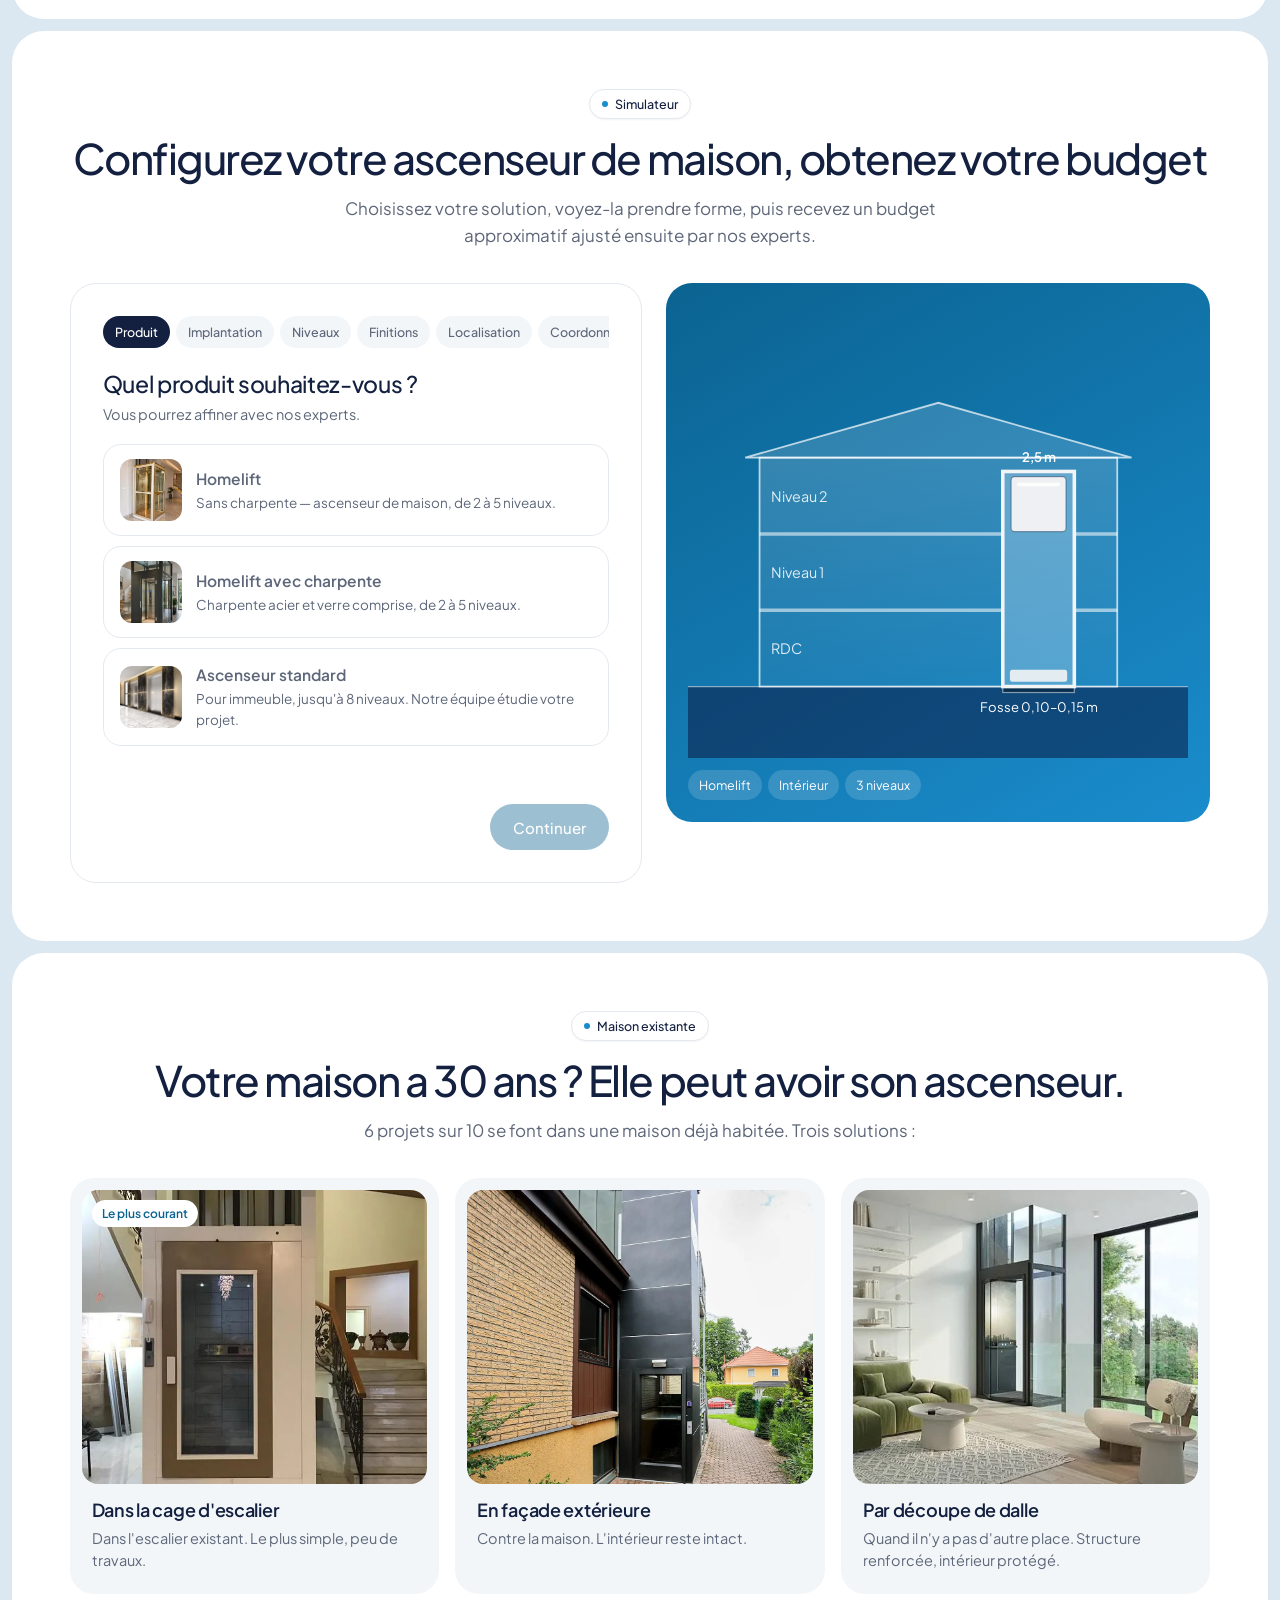
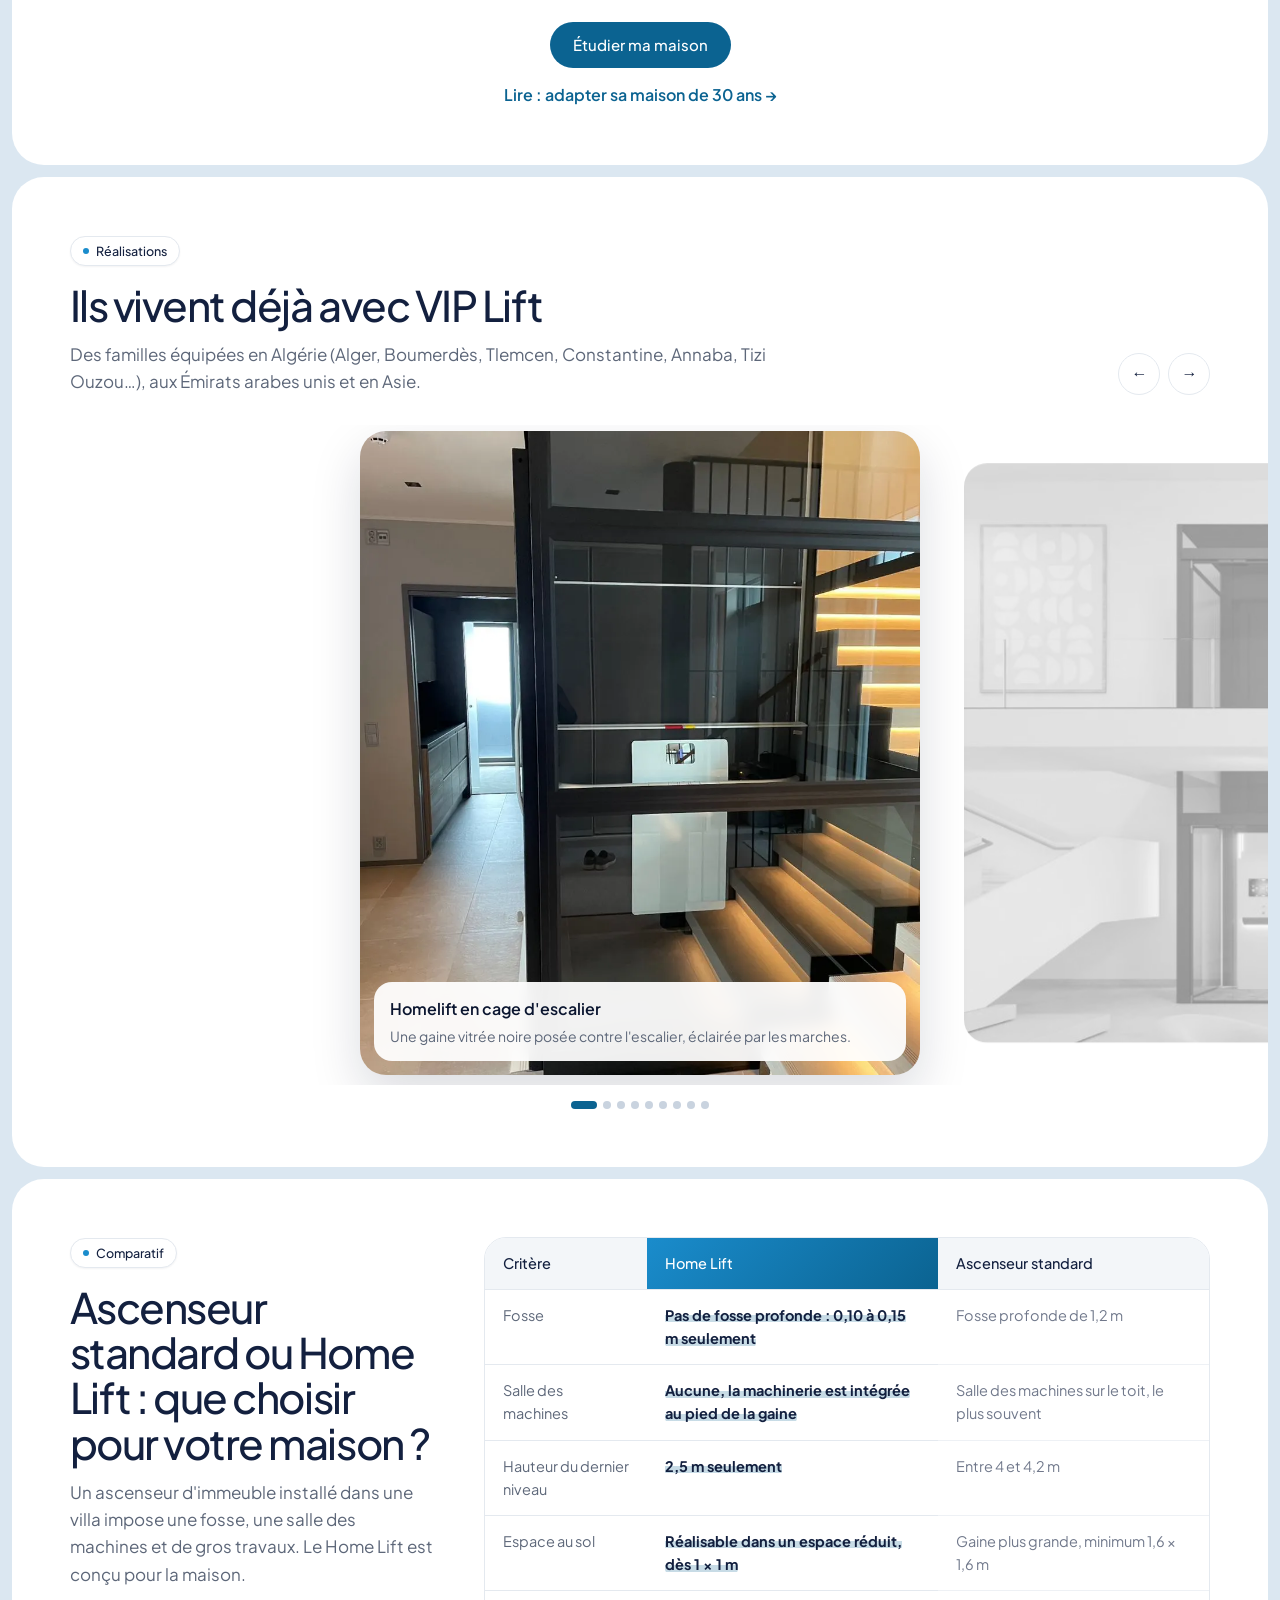
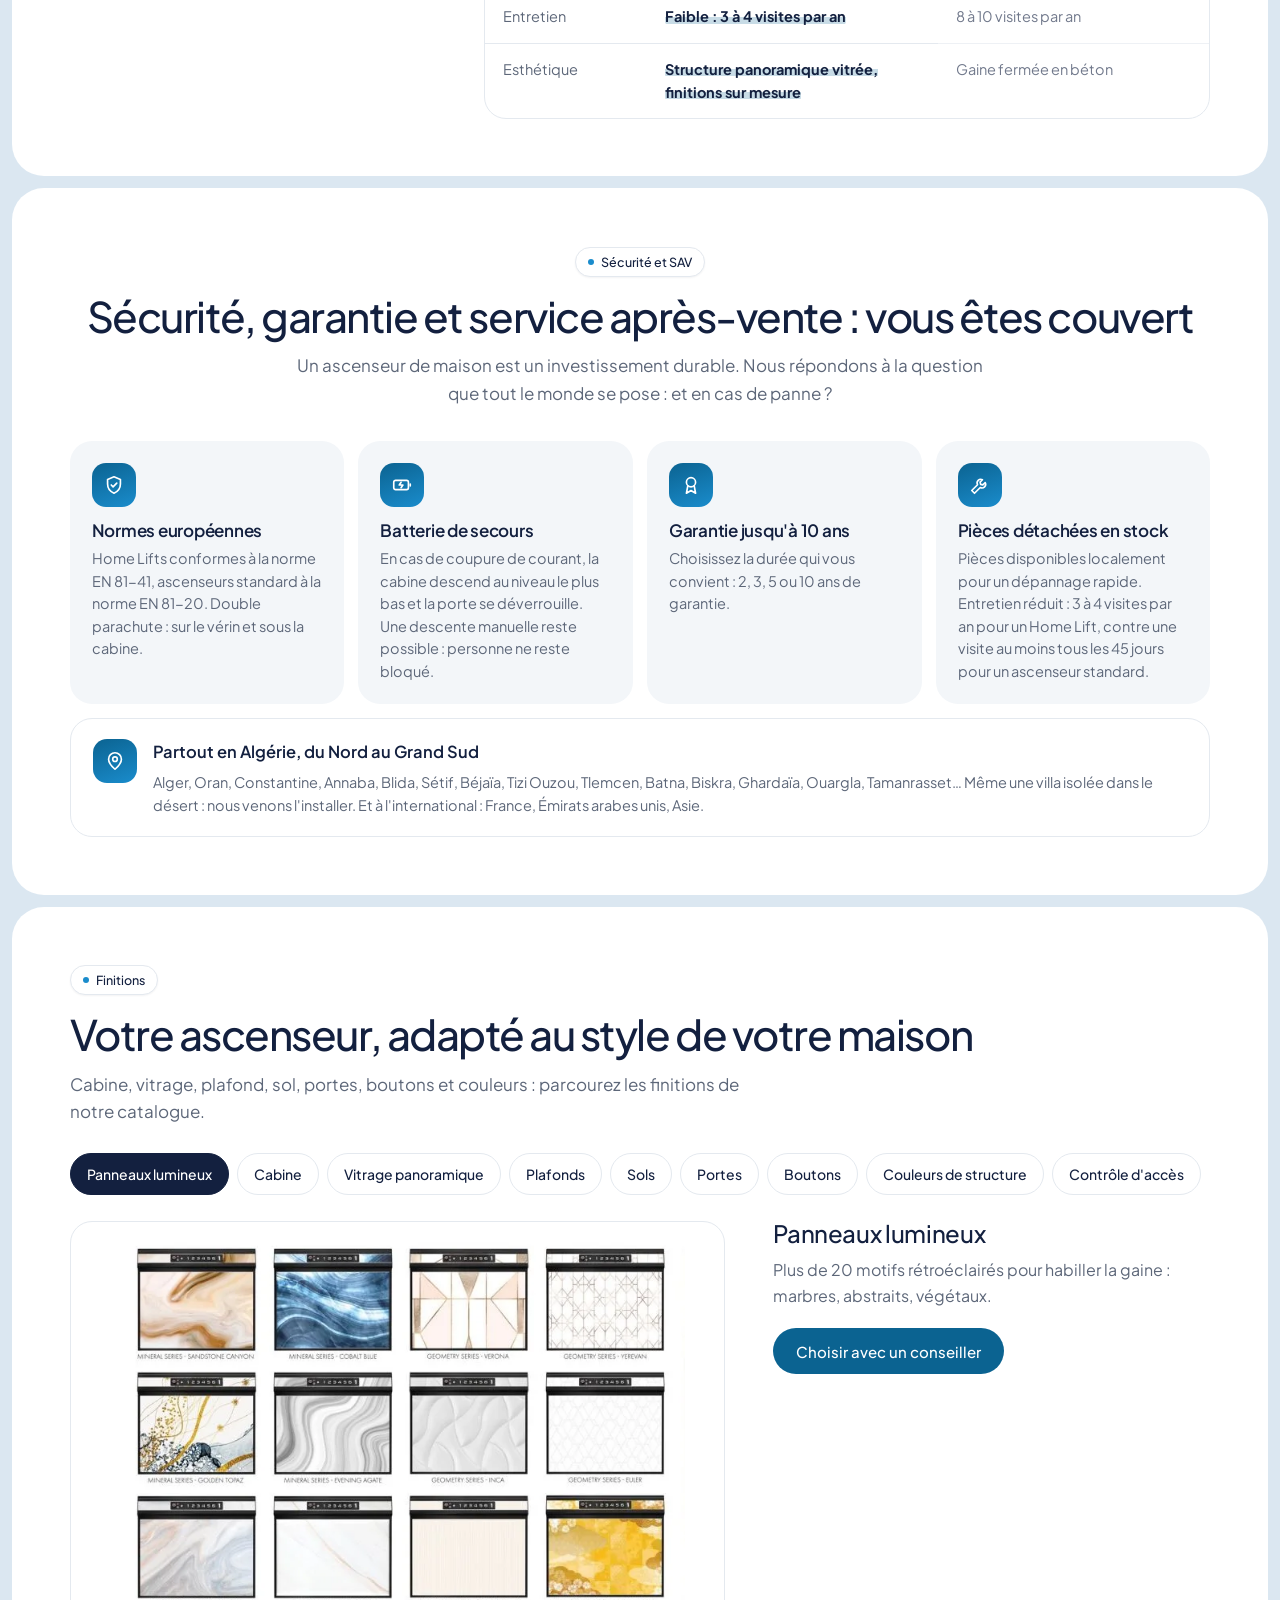
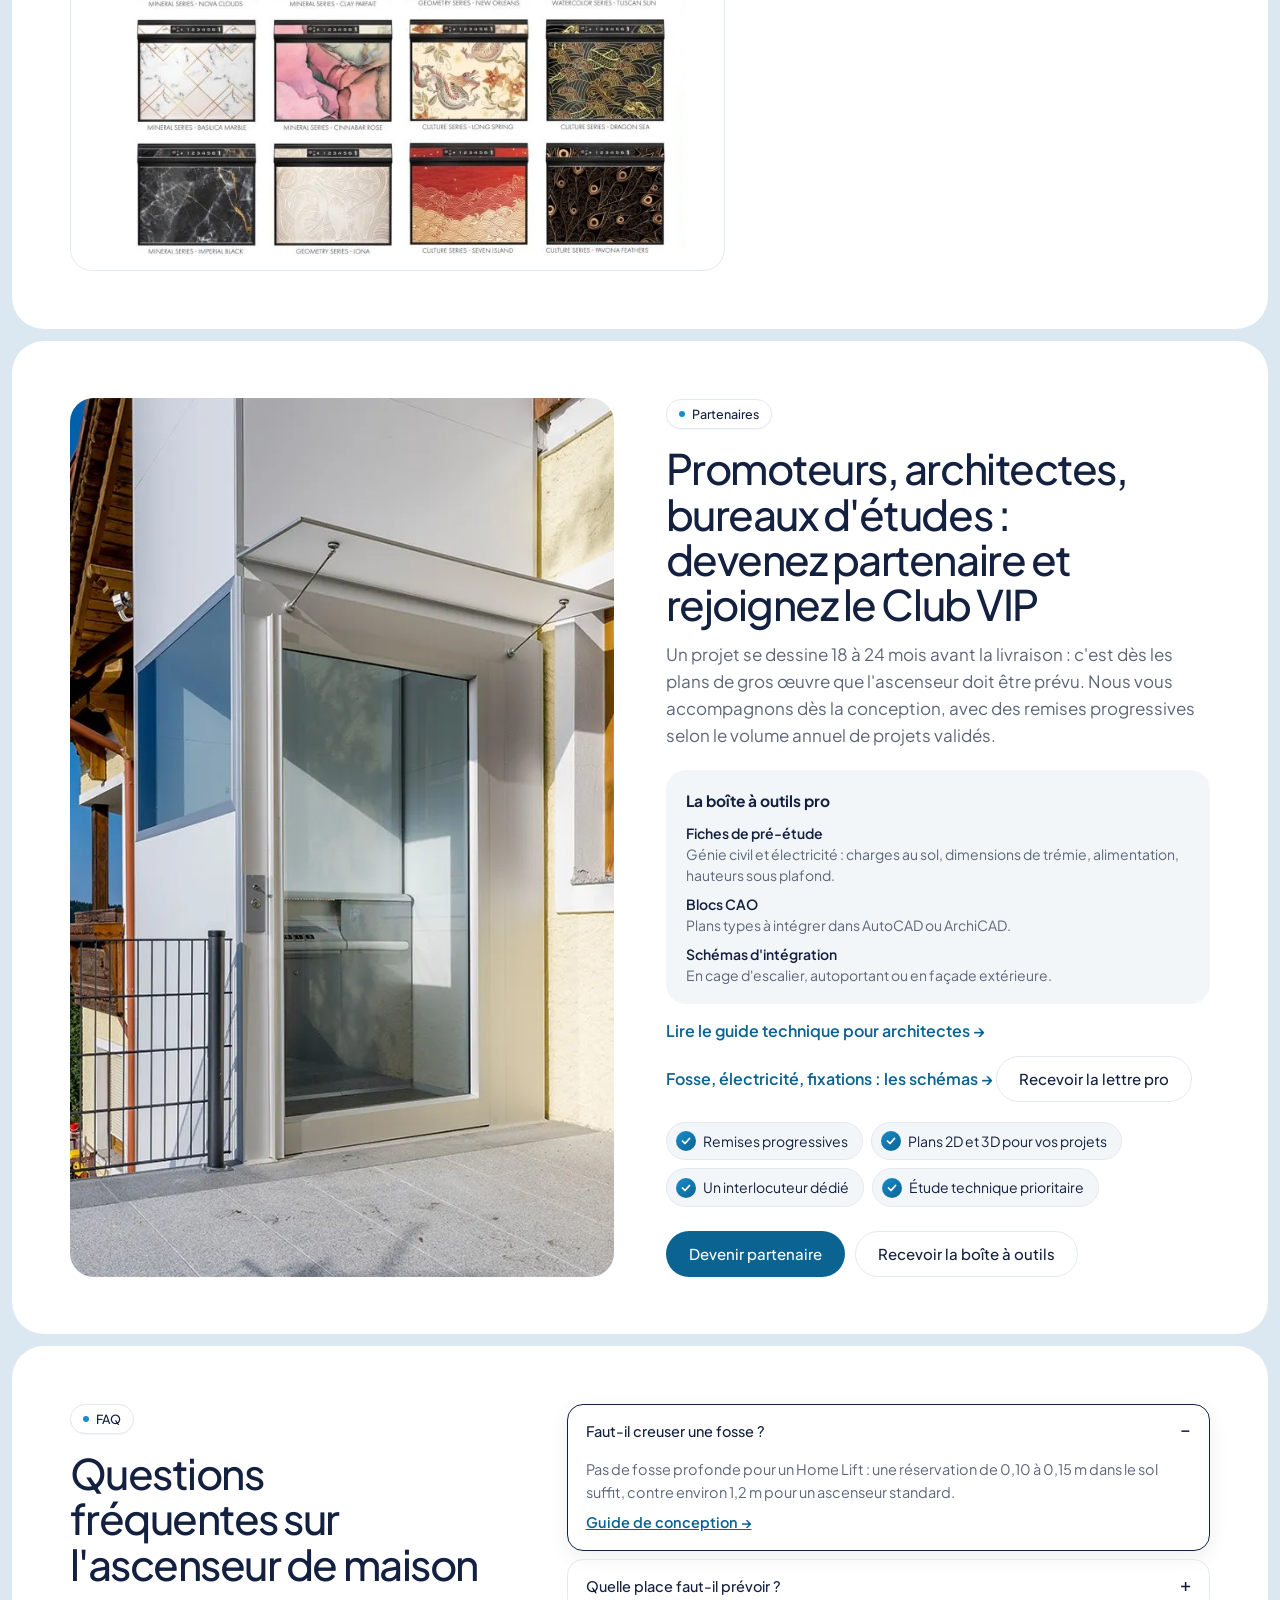
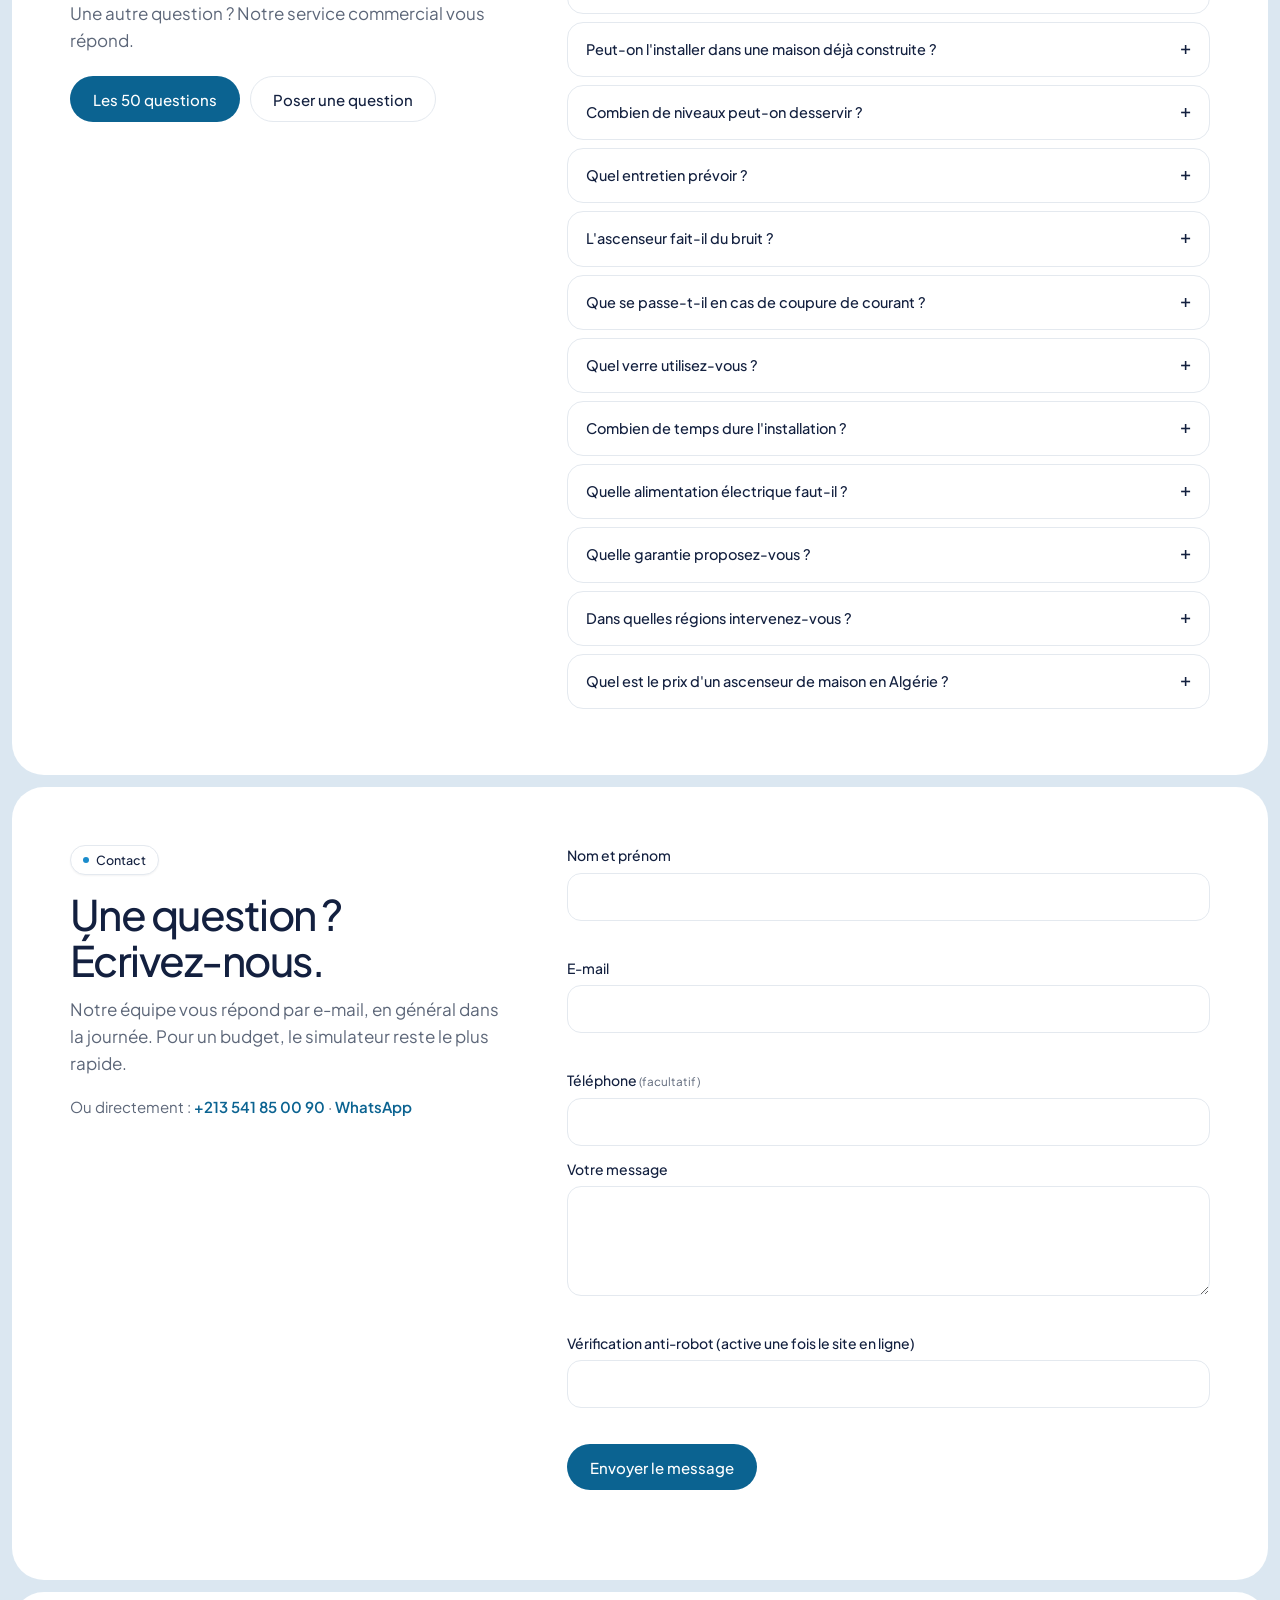
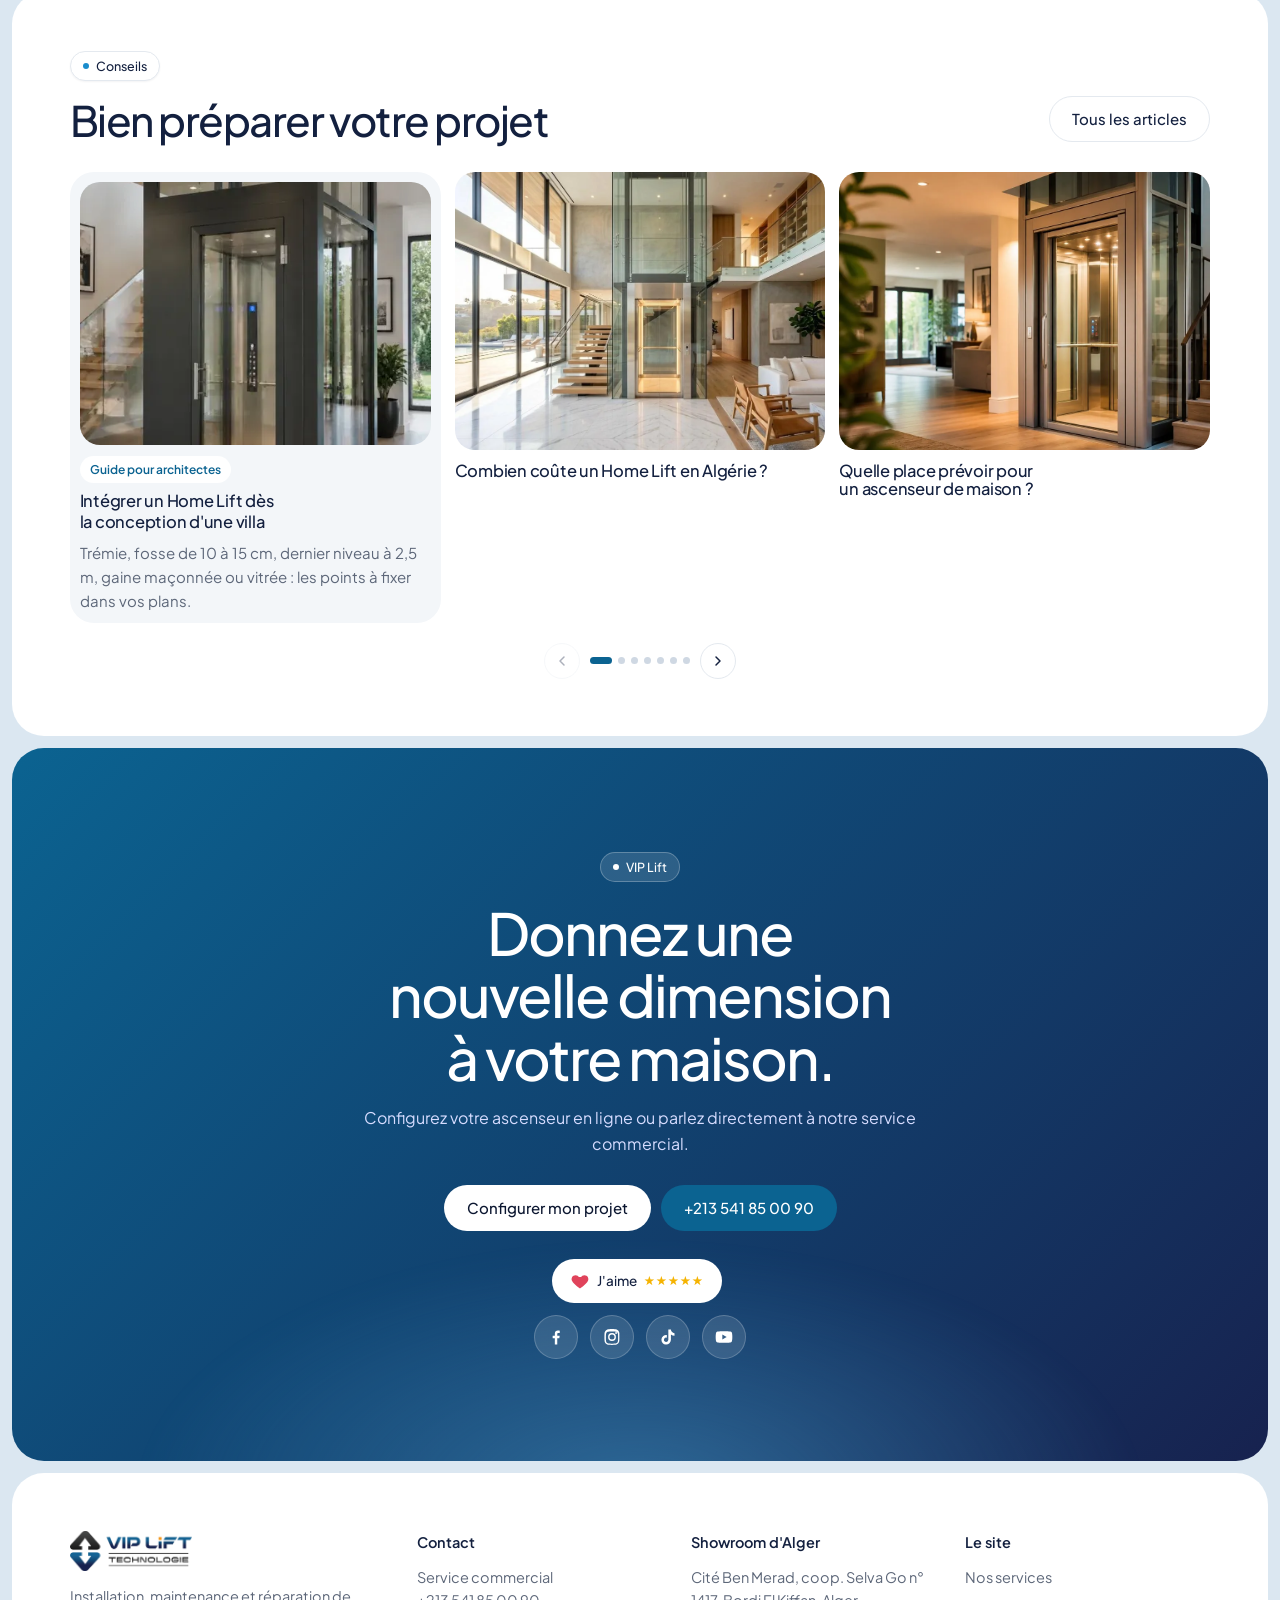
==== commit 748703c9: "Lettre pro : formulaire d'inscription (CRM + sauvegarde e-mail) Co-Authored-By: Claude Opus 5.5 <nor" ====
--- a/nouveau/index.html
+++ b/nouveau/index.html
@@ -21,7 +21,7 @@
 <link rel="icon" href="img/logo-h.png">
 <link rel="preconnect" href="https://fonts.googleapis.com"><link rel="preconnect" href="https://fonts.gstatic.com" crossorigin>
 <link href="https://fonts.googleapis.com/css2?family=Plus+Jakarta+Sans:wght@400;500;600&display=swap" rel="stylesheet">
-<link rel="stylesheet" href="style.css?v=36">
+<link rel="stylesheet" href="style.css?v=37">
 <script>new MutationObserver(()=>{for(const c of document.querySelectorAll('.stack td:not([data-l])')){let i=0,p=c;while(p=p.previousElementSibling)i+=p.colSpan;c.dataset.l=c.closest('table').rows[0].cells[i]?.textContent||''}}).observe(document,{childList:true,subtree:true})</script>
 </head>
 <body>
@@ -214,7 +214,7 @@
   <div><span class="pill">Partenaires</span><h2 style="margin-top:16px">Promoteurs, architectes, bureaux d'études : devenez partenaire et rejoignez le Club VIP</h2>
     <p class="lead">Un projet se dessine 18 à 24 mois avant la livraison : c'est dès les plans de gros œuvre que l'ascenseur doit être prévu. Nous vous accompagnons dès la conception, avec des remises progressives selon le volume annuel de projets validés.</p>
     <div class="tool"><b>La boîte à outils pro</b><ul><li><span>Fiches de pré-étude</span>Génie civil et électricité : charges au sol, dimensions de trémie, alimentation, hauteurs sous plafond.</li><li><span>Blocs CAO</span>Plans types à intégrer dans AutoCAD ou ArchiCAD.</li><li><span>Schémas d'intégration</span>En cage d'escalier, autoportant ou en façade extérieure.</li></ul></div>
-    <a class="guide-link" href="guide-home-lift-conception-villa.html">Lire le guide technique pour architectes →</a> <a class="guide-link" href="preparation-chantier-home-lift.html">Fosse, électricité, fixations : les schémas →</a>
+    <a class="guide-link" href="guide-home-lift-conception-villa.html">Lire le guide technique pour architectes →</a> <a class="guide-link" href="preparation-chantier-home-lift.html">Fosse, électricité, fixations : les schémas →</a> <button type="button" class="btn ghost probtn" data-pro>Recevoir la lettre pro</button>
     <div class="who"><span>Remises progressives</span><span>Plans 2D et 3D pour vos projets</span><span>Un interlocuteur dédié</span><span>Étude technique prioritaire</span></div>
     <div class="pbtns"><a class="btn or" href="https://vip-lift.com/devenir-partenaire/">Devenir partenaire</a><a class="btn ghost" href="https://wa.me/213541850090?text=Bonjour%20VIP%20Lift%2C%20je%20suis%20architecte%20/%20bureau%20d%27%C3%A9tudes%20/%20promoteur.%20Je%20souhaite%20recevoir%20la%20bo%C3%AEte%20%C3%A0%20outils%20pro%20%28fiches%20de%20pr%C3%A9-%C3%A9tude%20et%20blocs%20CAO%29." target="_blank" rel="noopener">Recevoir la boîte à outils</a></div></div>
 </section>
@@ -278,6 +278,28 @@
     </div>
 </section>
 </main>
+<dialog id="prodlg" class="prodlg" aria-labelledby="prot">
+  <form id="proform" novalidate>
+    <button type="button" class="proclose" data-proclose aria-label="Fermer">×</button>
+    <span class="pill">Architectes · bureaux d'études · promoteurs</span>
+    <h2 id="prot">Recevez la lettre pro VIP Lift</h2>
+    <p class="prolead">Fiches techniques, nouveautés et réalisations, environ une fois par mois. Un commercial dédié vous contacte pour vos projets.</p>
+    <div class="prog">
+      <label>Nom<input name="nom" autocomplete="family-name" required></label>
+      <label>Prénom<input name="prenom" autocomplete="given-name"></label>
+      <label class="w2">Cabinet ou société<input name="societe" autocomplete="organization"></label>
+      <label>Profil<select name="profil" required><option value="">Choisir…</option><option value="ARCHITECTE">Architecte</option><option value="BUREAU_ETUDES">Bureau d'études</option><option value="PROMOTEUR">Promoteur immobilier</option><option value="ENTREPRISE">Entreprise du bâtiment</option><option value="DECORATEUR">Architecte d'intérieur</option><option value="AUTRE">Autre</option></select></label>
+      <label>Ville<input name="ville" autocomplete="address-level2"></label>
+      <label>E-mail<input name="email" type="email" autocomplete="email" inputmode="email" required></label>
+      <label>Téléphone <small>(facultatif)</small><input name="telephone" type="tel" autocomplete="tel" inputmode="tel"></label>
+      <label class="hpf" aria-hidden="true">Site web<input name="site_web" tabindex="-1" autocomplete="off"></label>
+      <label class="w2 chk"><input type="checkbox" name="consentement"> J'accepte de recevoir la lettre pro et d'être contacté par VIP Lift. Désinscription possible à tout moment.</label>
+    </div>
+    <p class="proerr" role="alert"></p>
+    <button class="btn" type="submit">S'inscrire</button>
+  </form>
+</dialog>
+
 
 <footer class="panel">
   <div class="ft">
@@ -307,6 +329,6 @@
   </nav>
 </div>
 
-<script src="liens.js?v=8" defer></script><script src="script.js?v=24" defer></script><script src="conseils.js?v=1" defer></script>
+<script src="liens.js?v=8" defer></script><script src="script.js?v=25" defer></script><script src="conseils.js?v=1" defer></script>
 </body>
 </html>
--- a/nouveau/style.css
+++ b/nouveau/style.css
@@ -621,3 +621,23 @@
 .faqpage details p{font-size:15.5px;line-height:1.65;padding-bottom:16px;margin:0}
 .faqpage details{background:#fff}
 .faqnav a{text-decoration:none}
+/* Lettre pro */
+.probtn{margin-top:12px}
+.prodlg{border:0;border-radius:28px;padding:0;width:min(560px,calc(100vw - 24px));max-height:calc(100dvh - 24px);box-shadow:0 30px 80px #0b163040;color:var(--ink)}
+.prodlg::backdrop{background:#0b1630a8;backdrop-filter:blur(3px)}
+.prodlg form{padding:28px 24px 24px;position:relative;overflow:auto;max-height:calc(100dvh - 24px)}
+.prodlg h2{font-size:24px;margin:12px 0 6px;line-height:1.2}
+.prolead{color:var(--mut);font-size:14px;margin:0 0 14px}
+.proclose{position:absolute;right:14px;top:12px;width:38px;height:38px;border-radius:99px;border:1px solid var(--line);background:#fff;font-size:22px;line-height:1;cursor:pointer;color:var(--ink)}
+.prog{display:grid;grid-template-columns:1fr 1fr;gap:10px 12px}
+.prog label{display:flex;flex-direction:column;gap:5px;font-size:13px;font-weight:600}
+.prog .w2{grid-column:1/-1}
+.prog input:not([type=checkbox]),.prog select{font:inherit;font-size:16px;font-weight:400;padding:11px 12px;border:1px solid var(--line);border-radius:12px;background:#fff;color:var(--ink);width:100%}
+.prog .chk{flex-direction:row;align-items:flex-start;gap:10px;font-weight:400;color:var(--mut);font-size:13px;line-height:1.45}
+.prog .chk input{margin-top:3px;width:18px;height:18px;flex:none}
+.prog label.bad input,.prog label.bad select{border-color:#d0453b}
+.prog label.chk.bad{color:#d0453b}
+.prog .hpf{position:absolute;left:-9999px;width:1px;height:1px;overflow:hidden}
+.proerr{color:#d0453b;font-size:13.5px;min-height:1em;margin:10px 0 6px}
+.prodlg .btn{width:100%}
+@media(max-width:340px){.prog{grid-template-columns:1fr}}
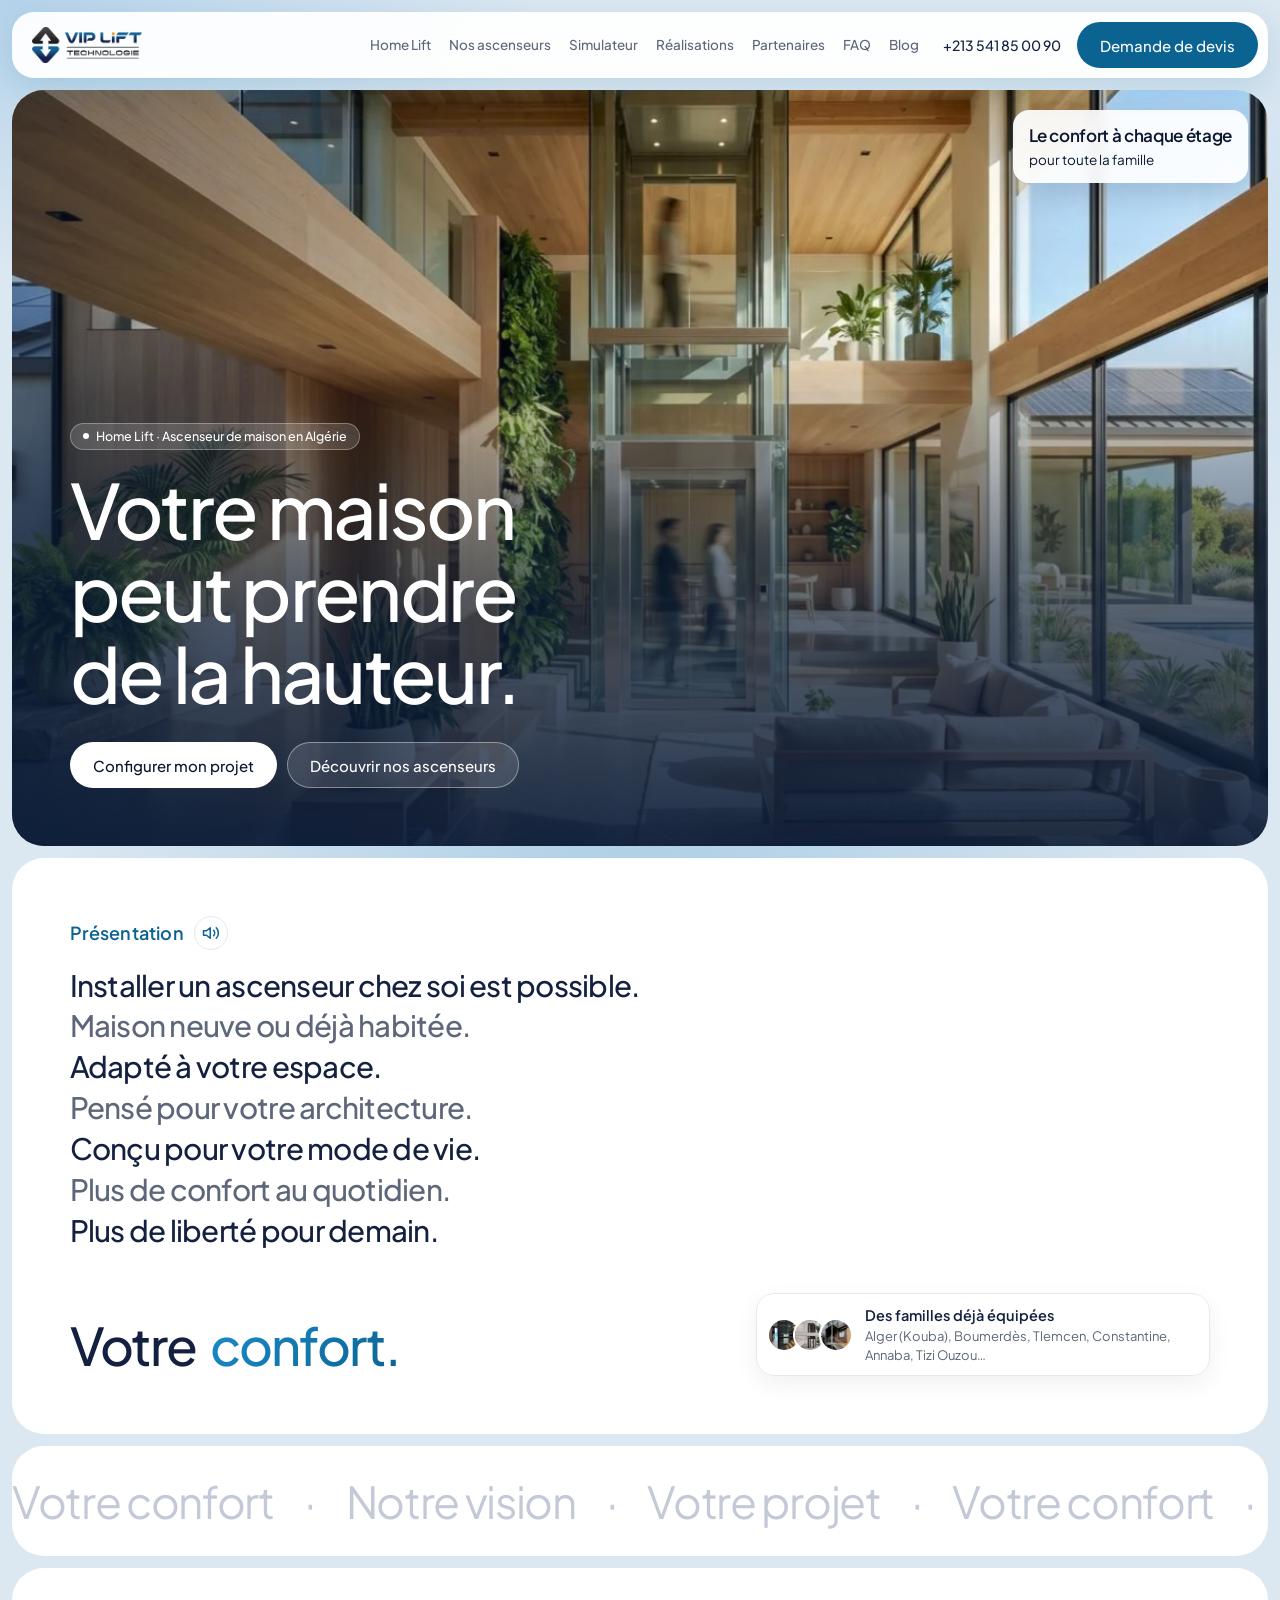
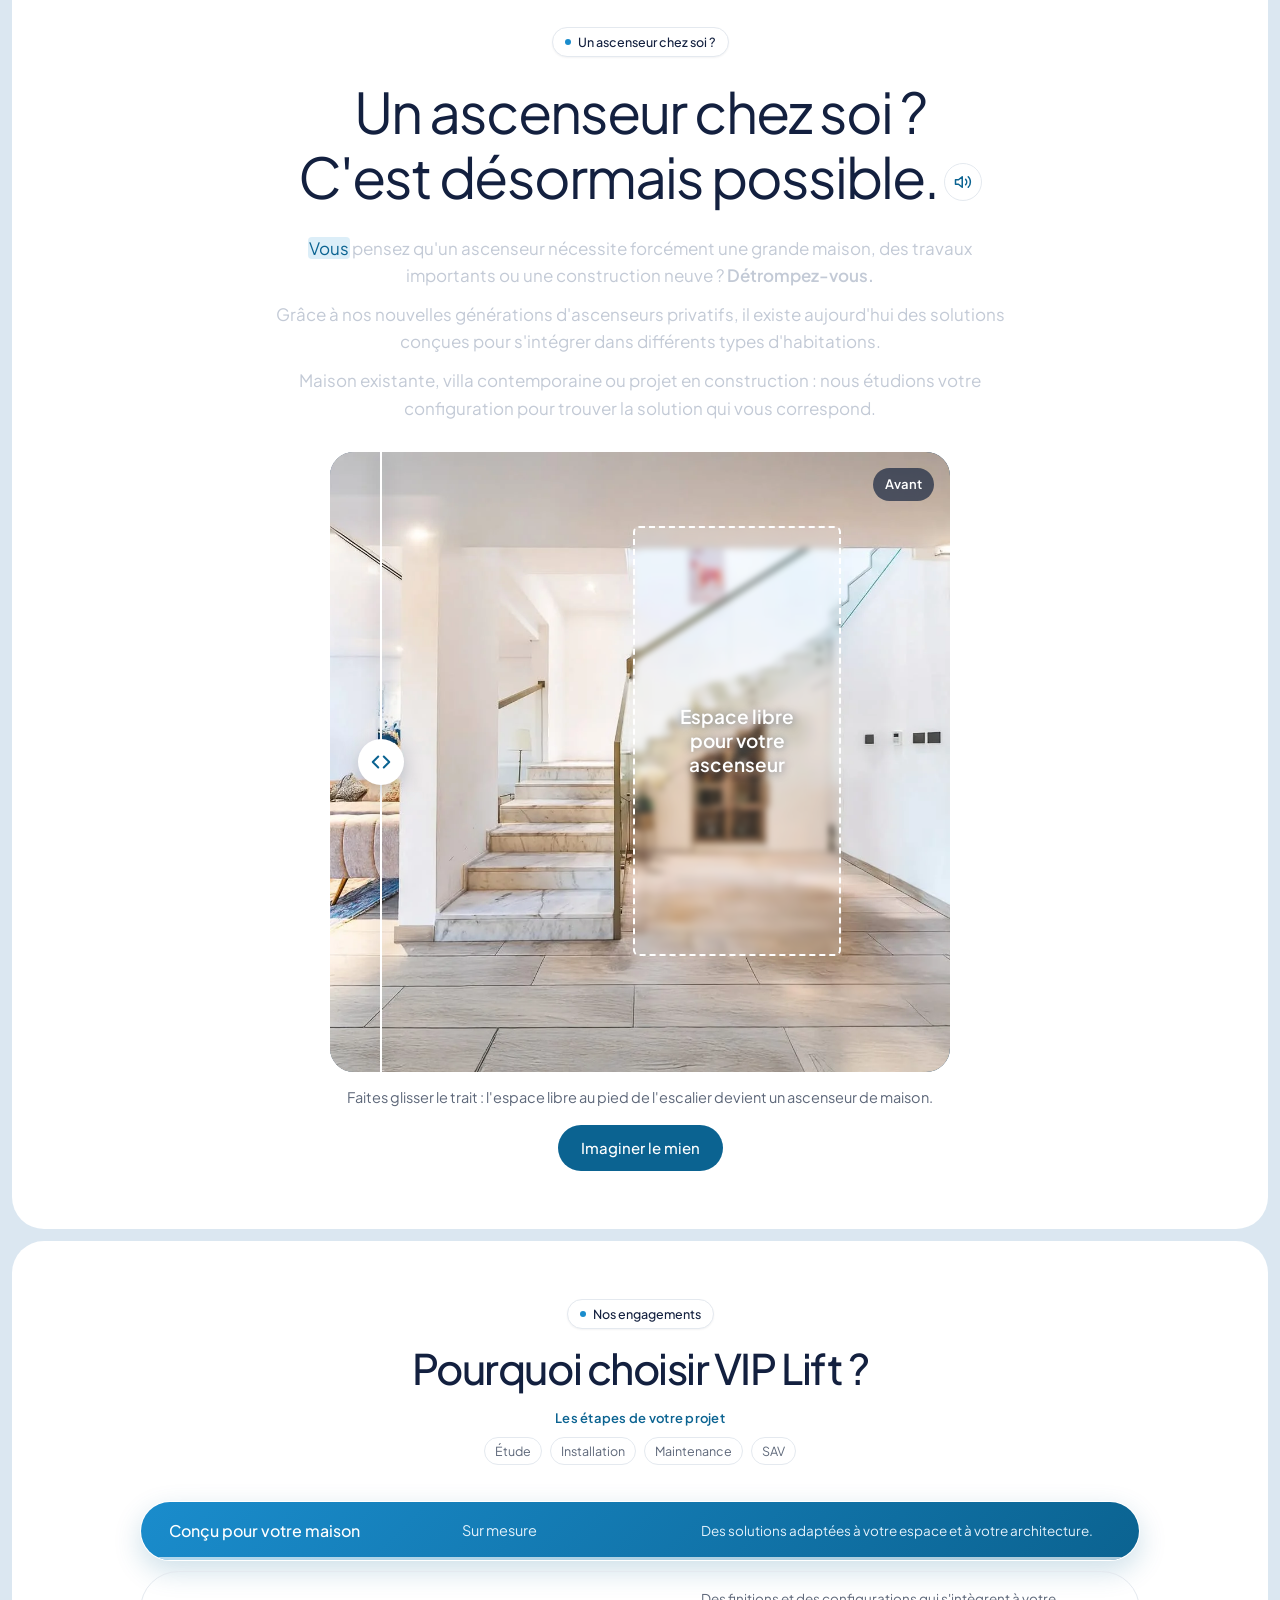
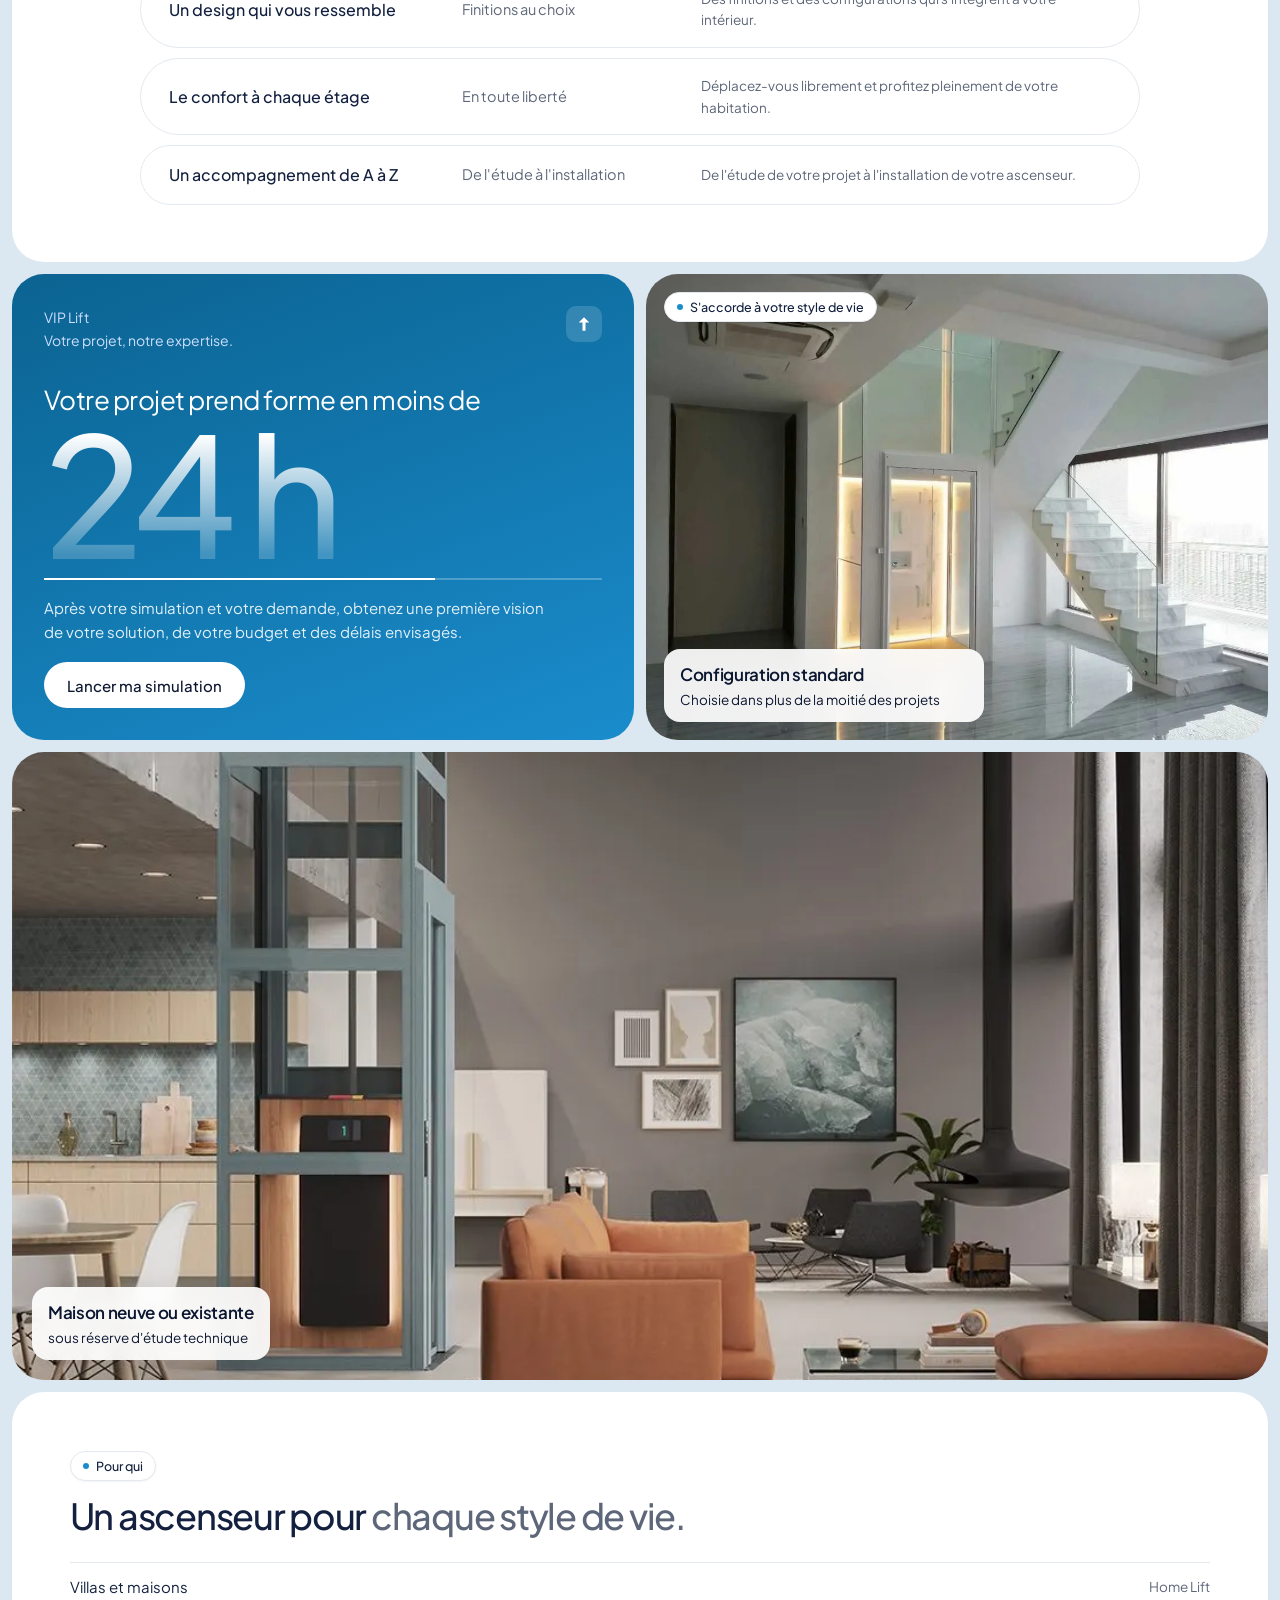
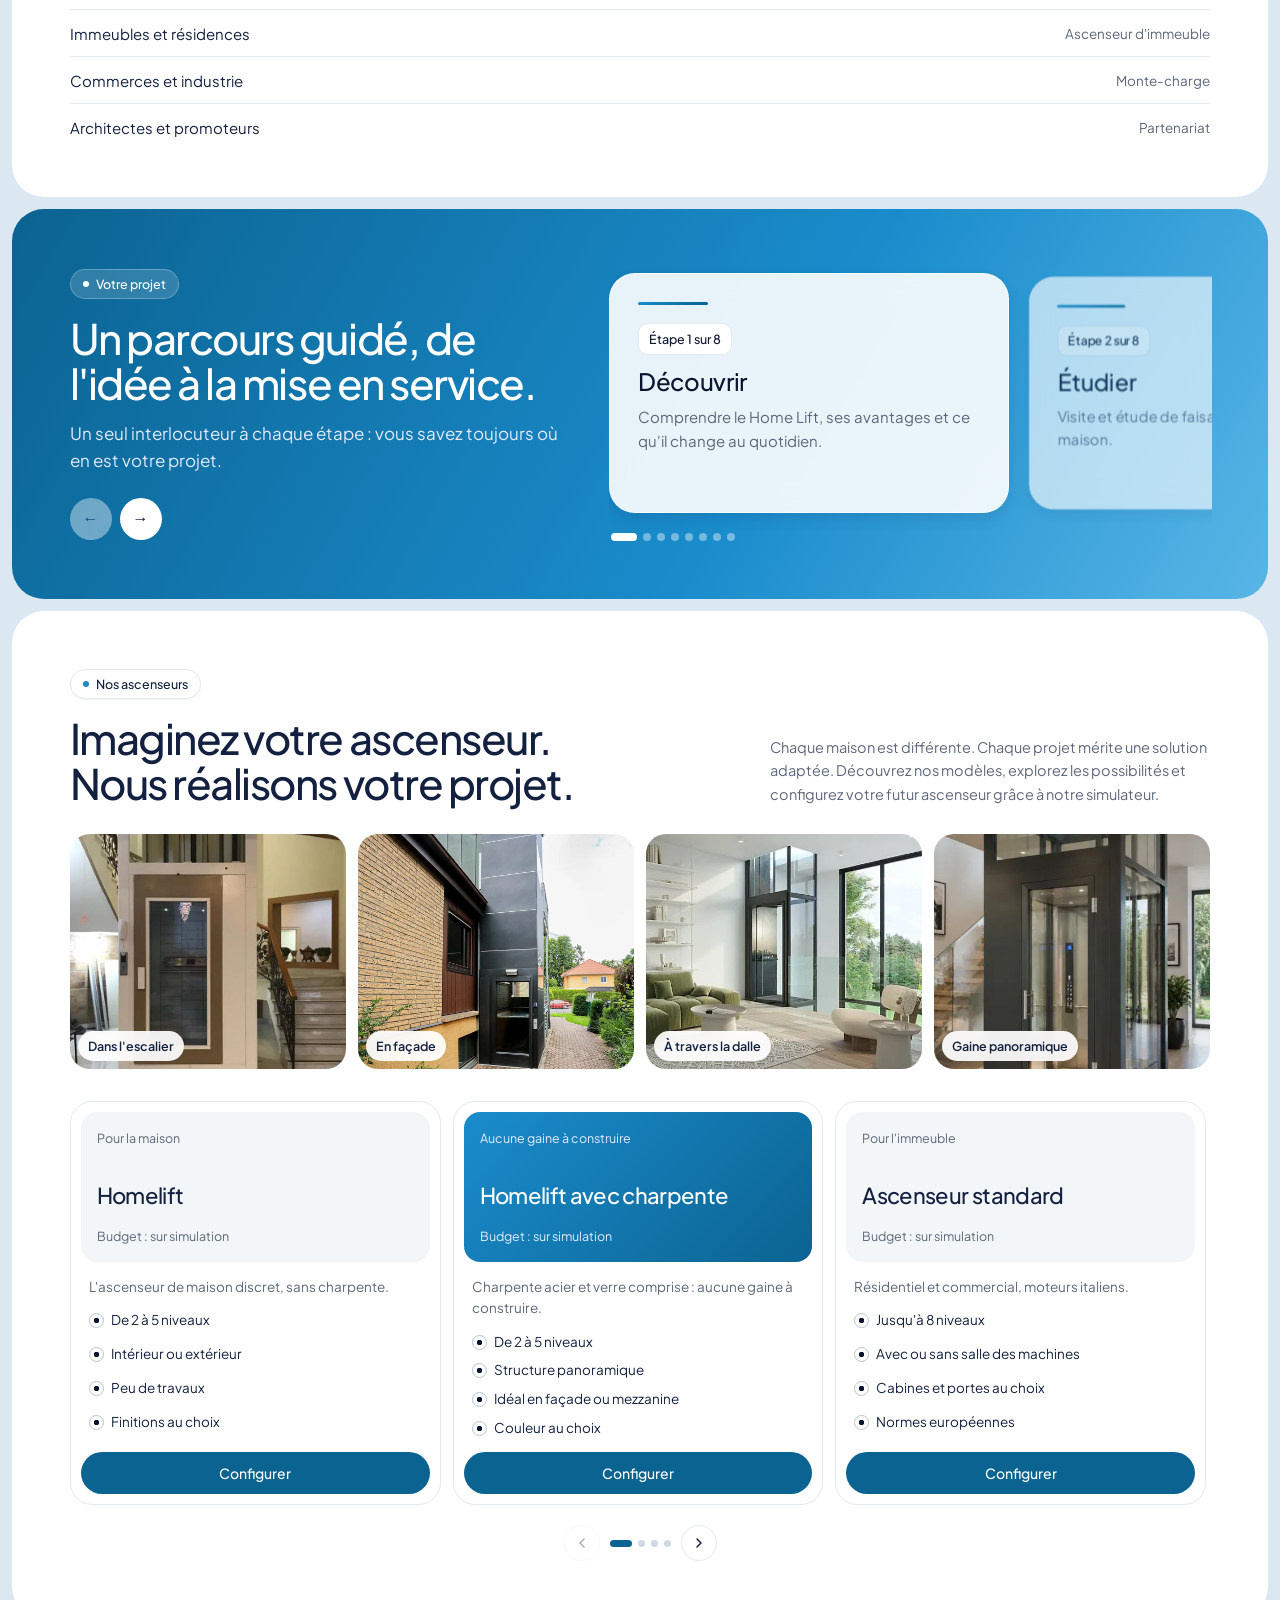
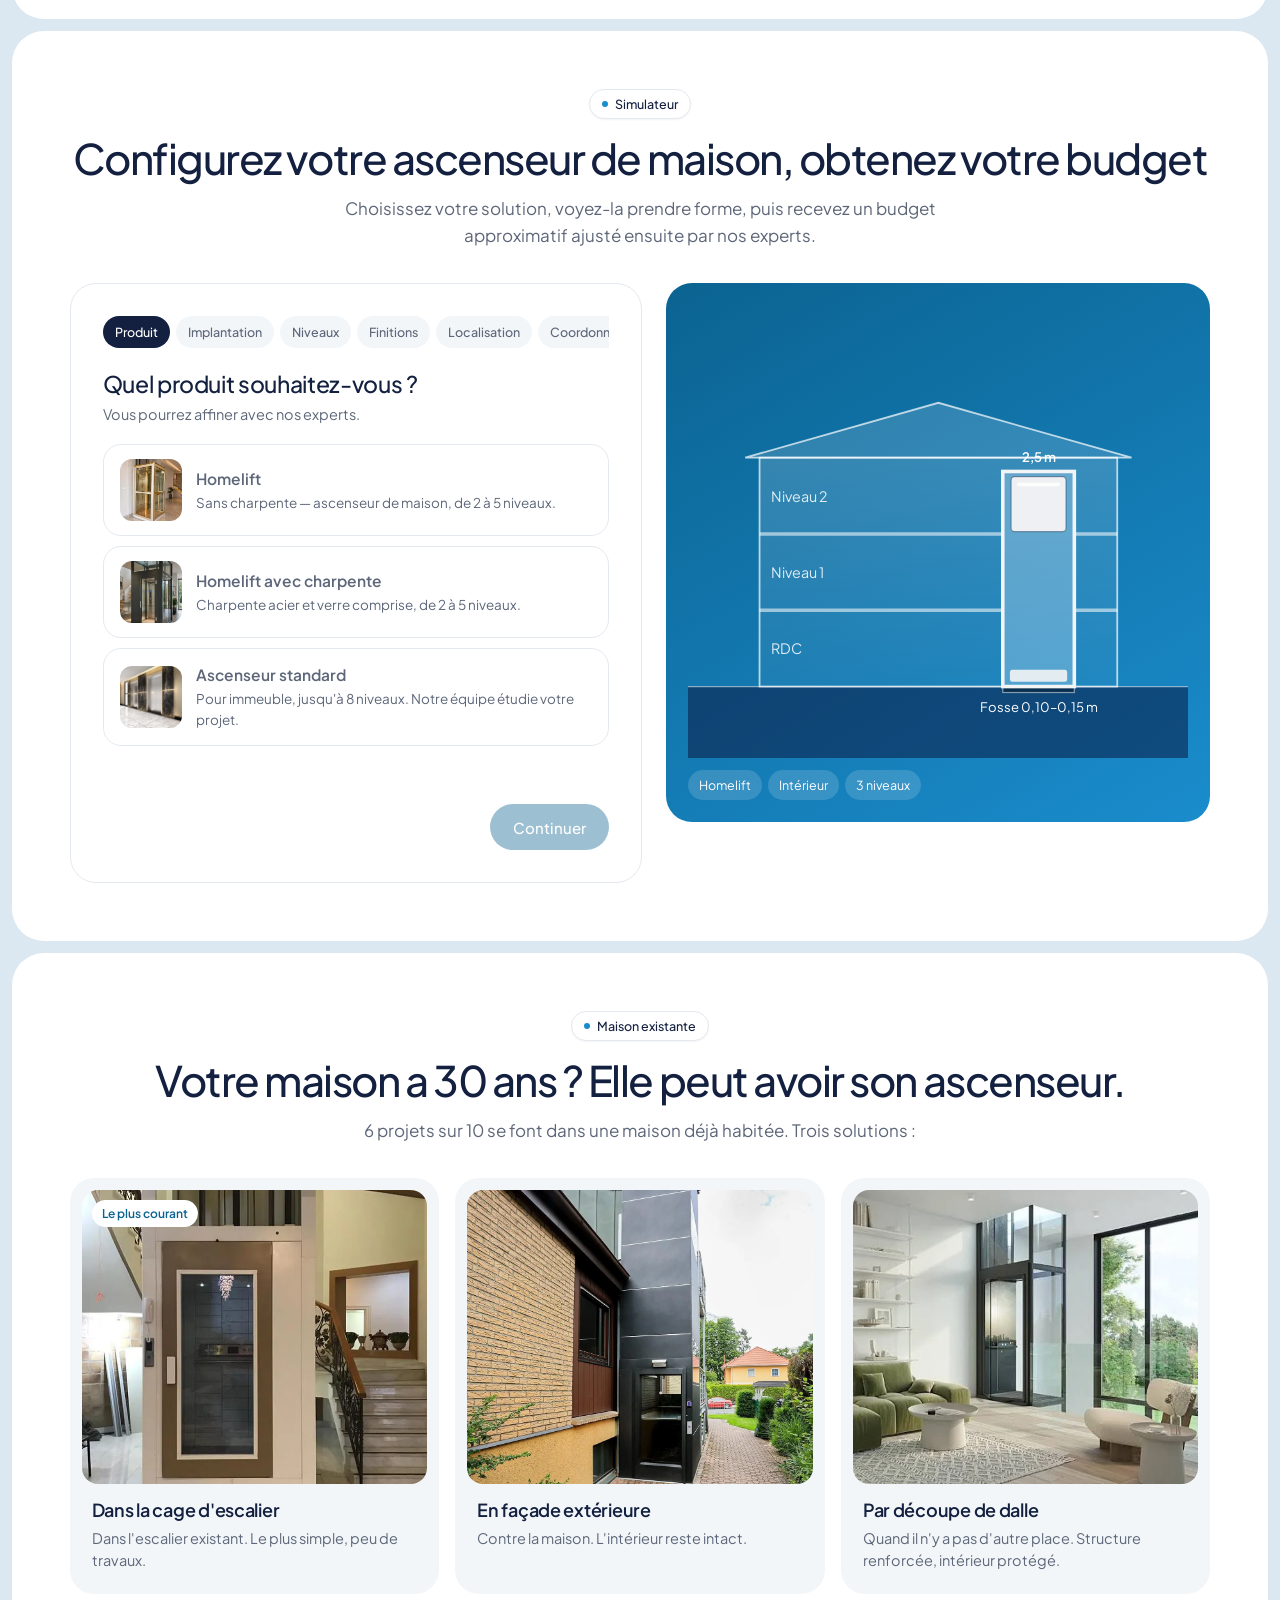
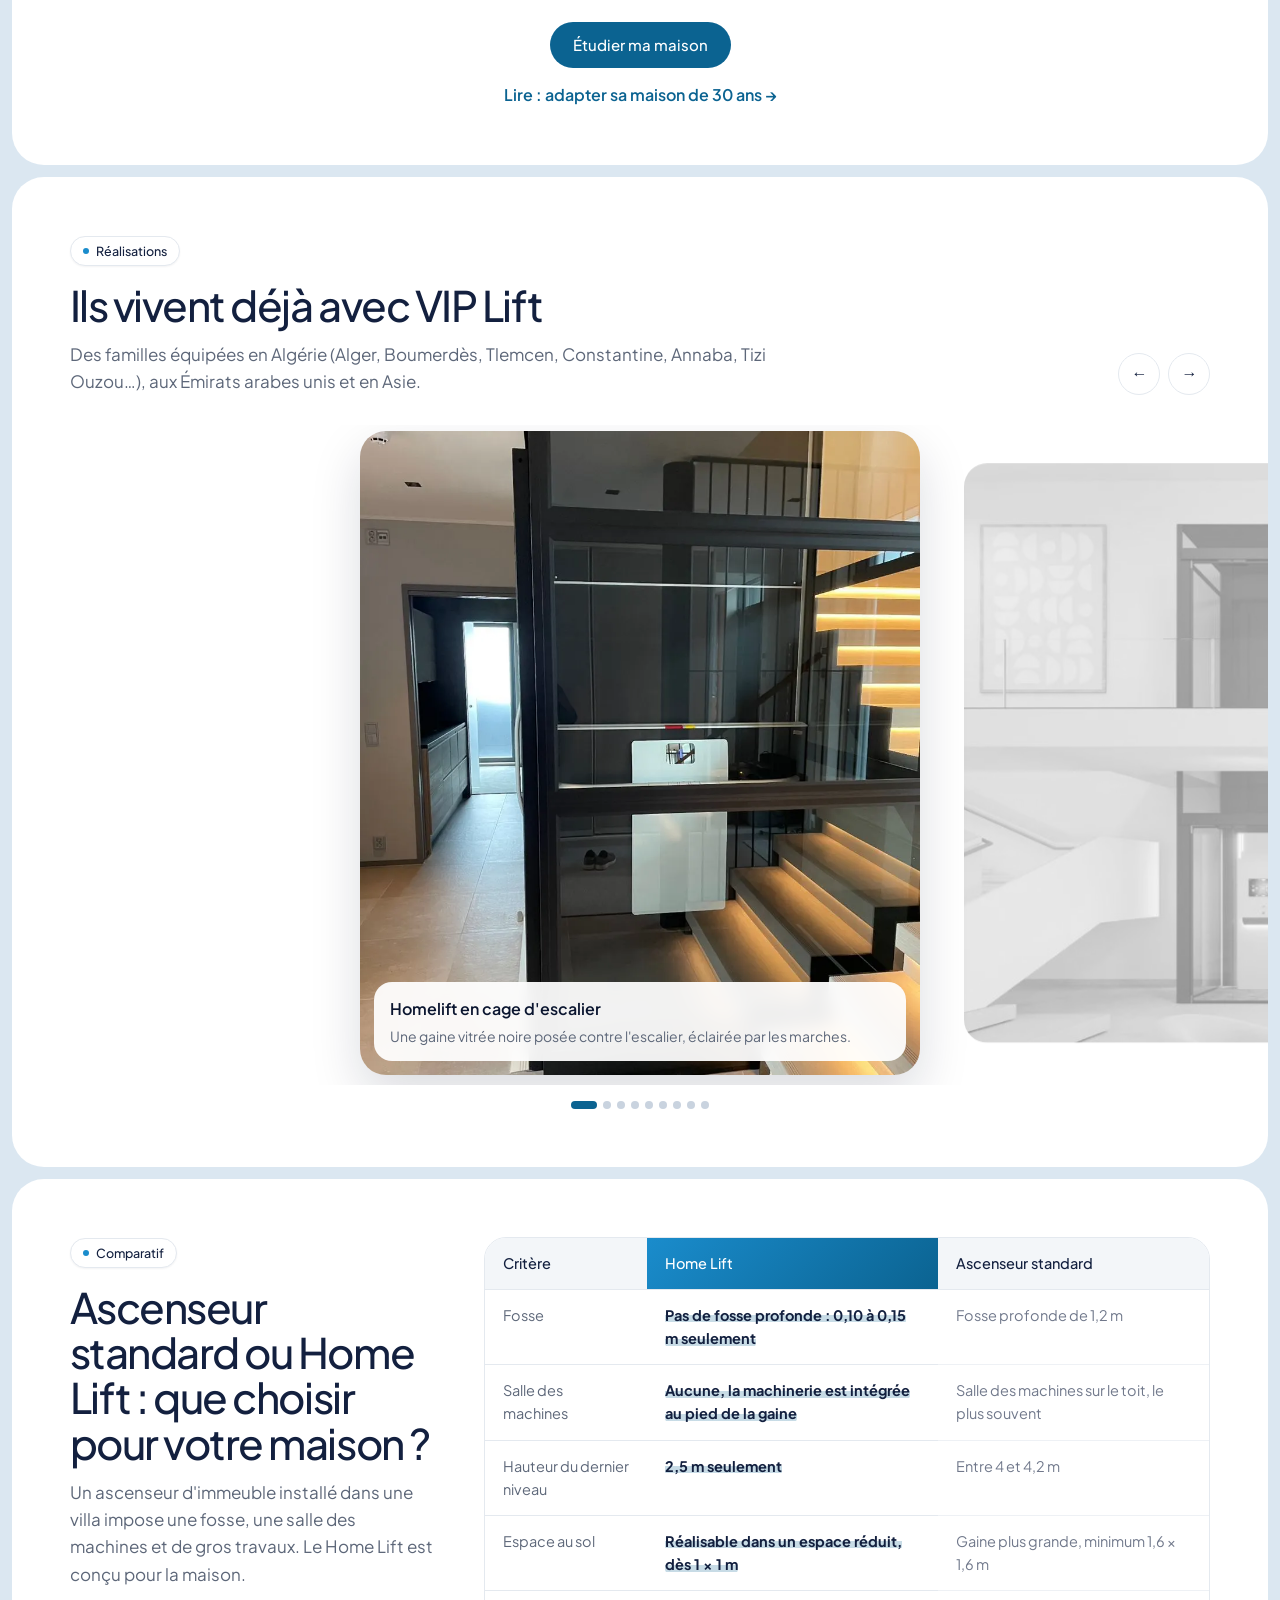
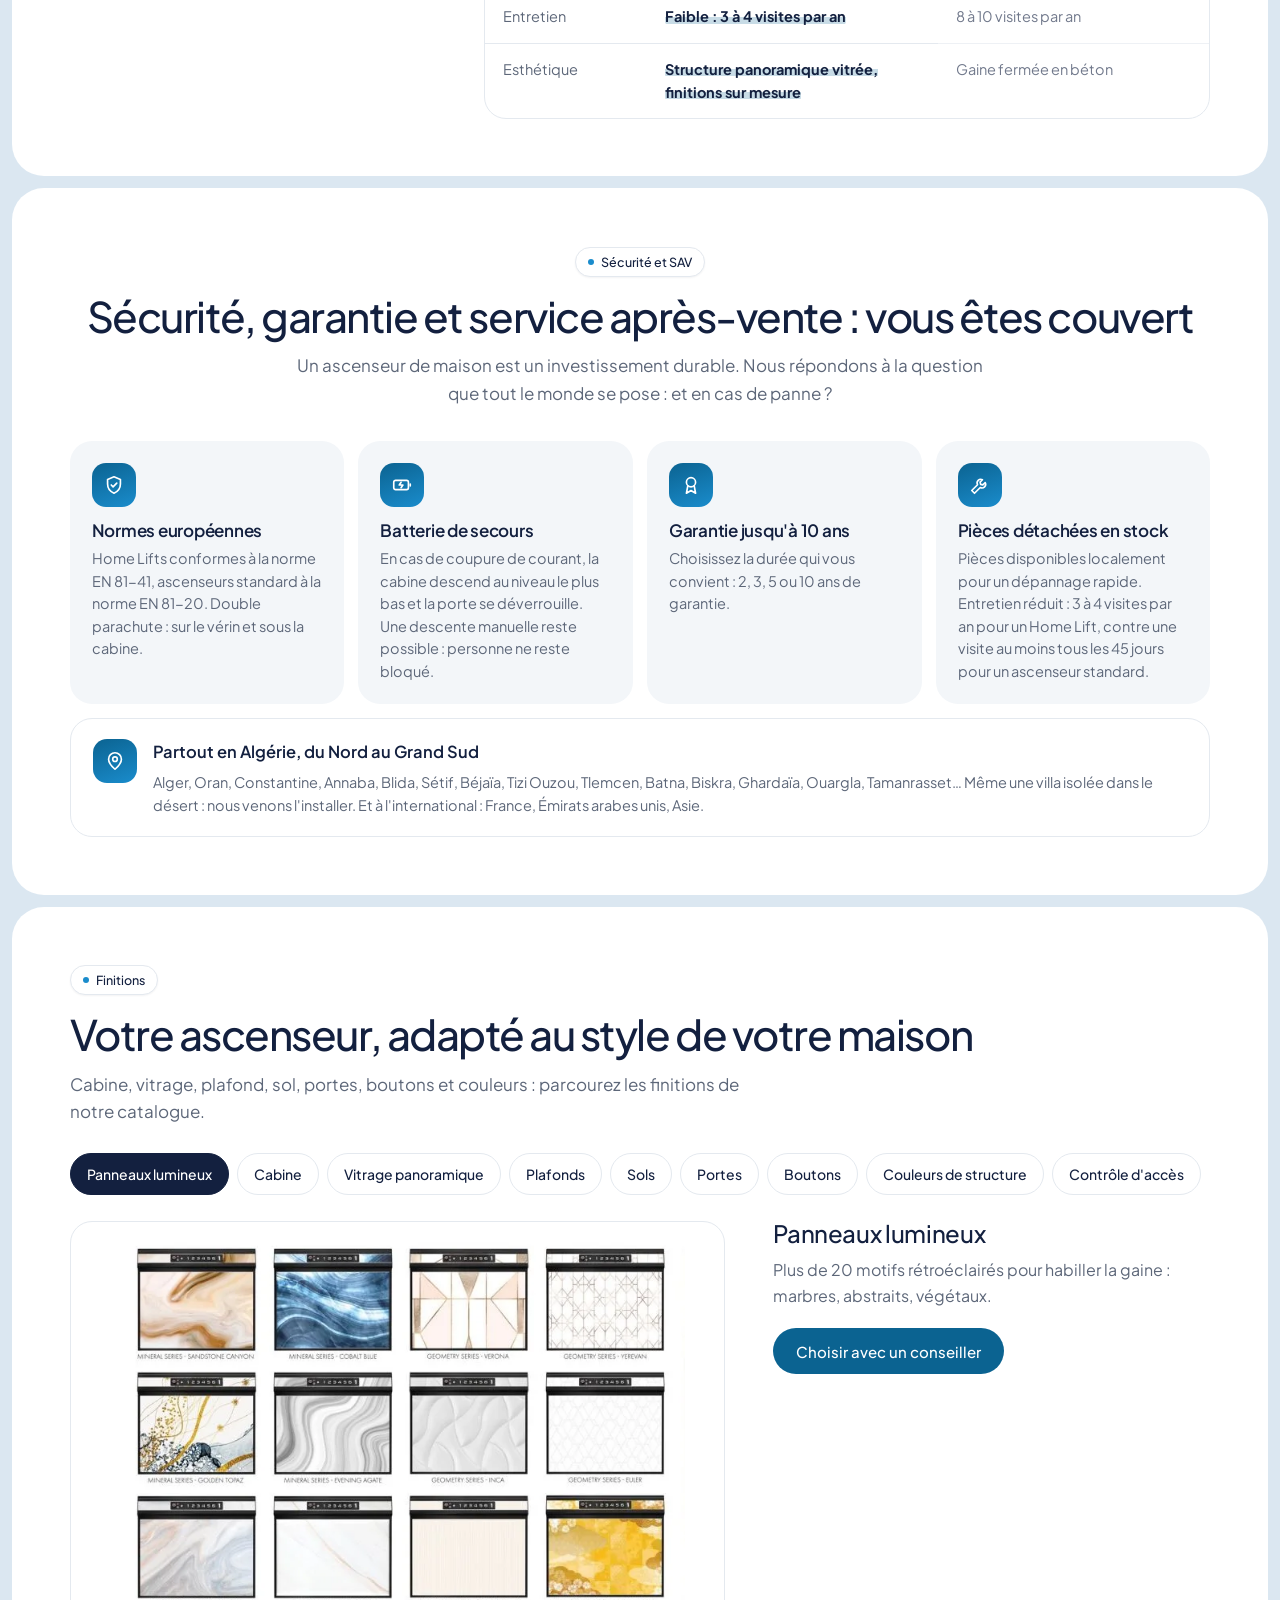
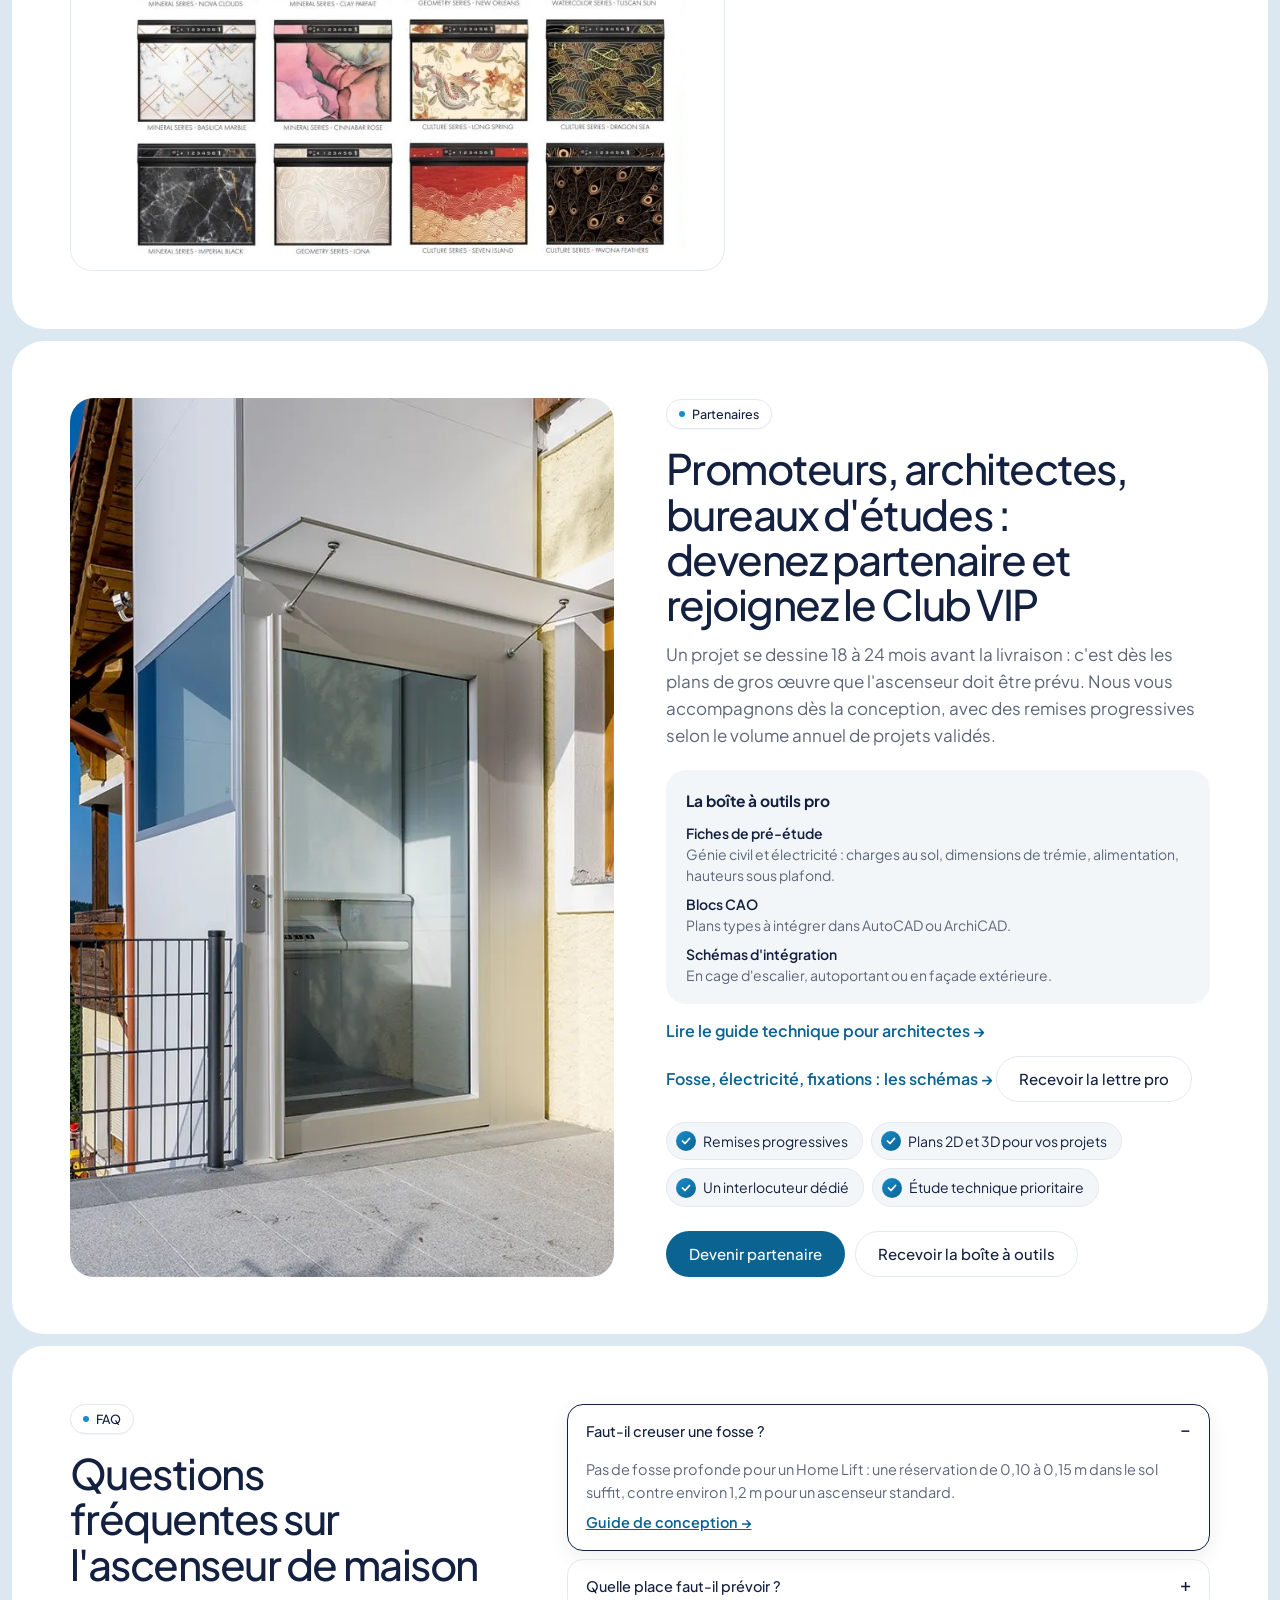
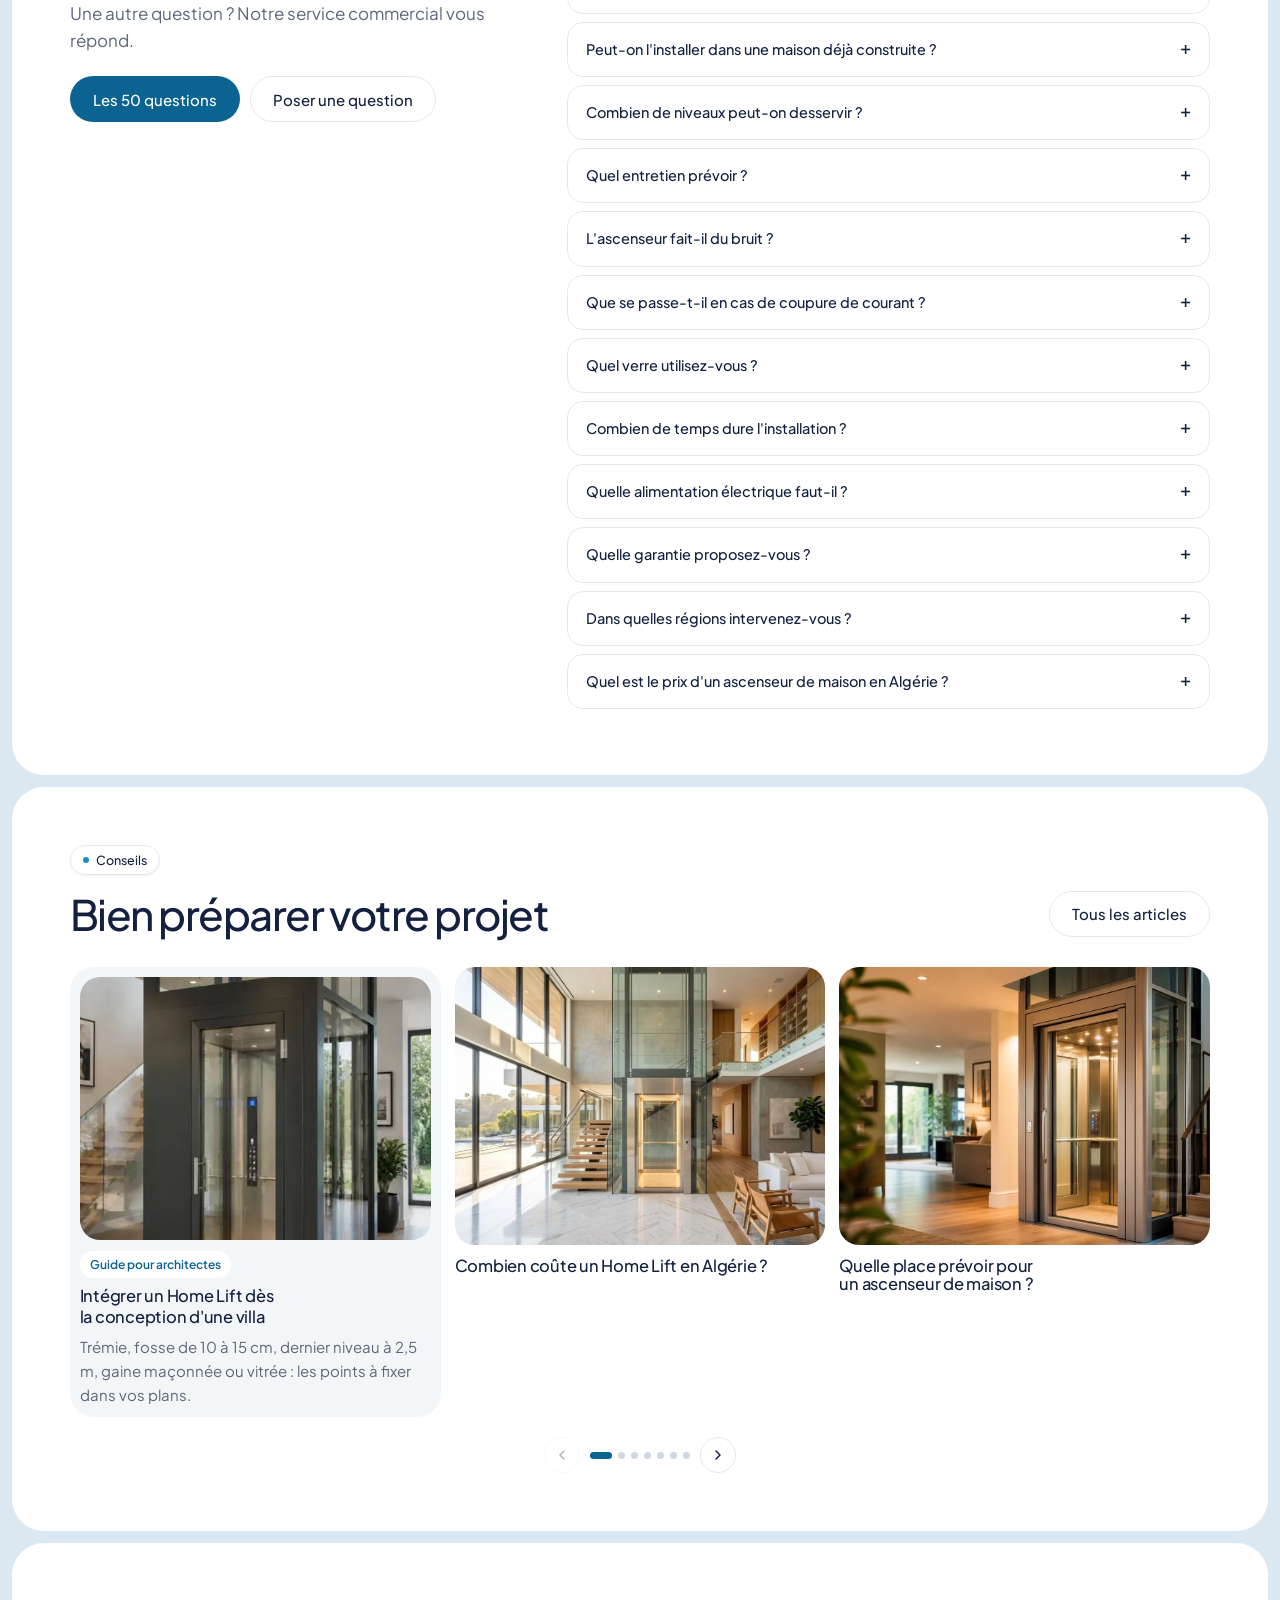
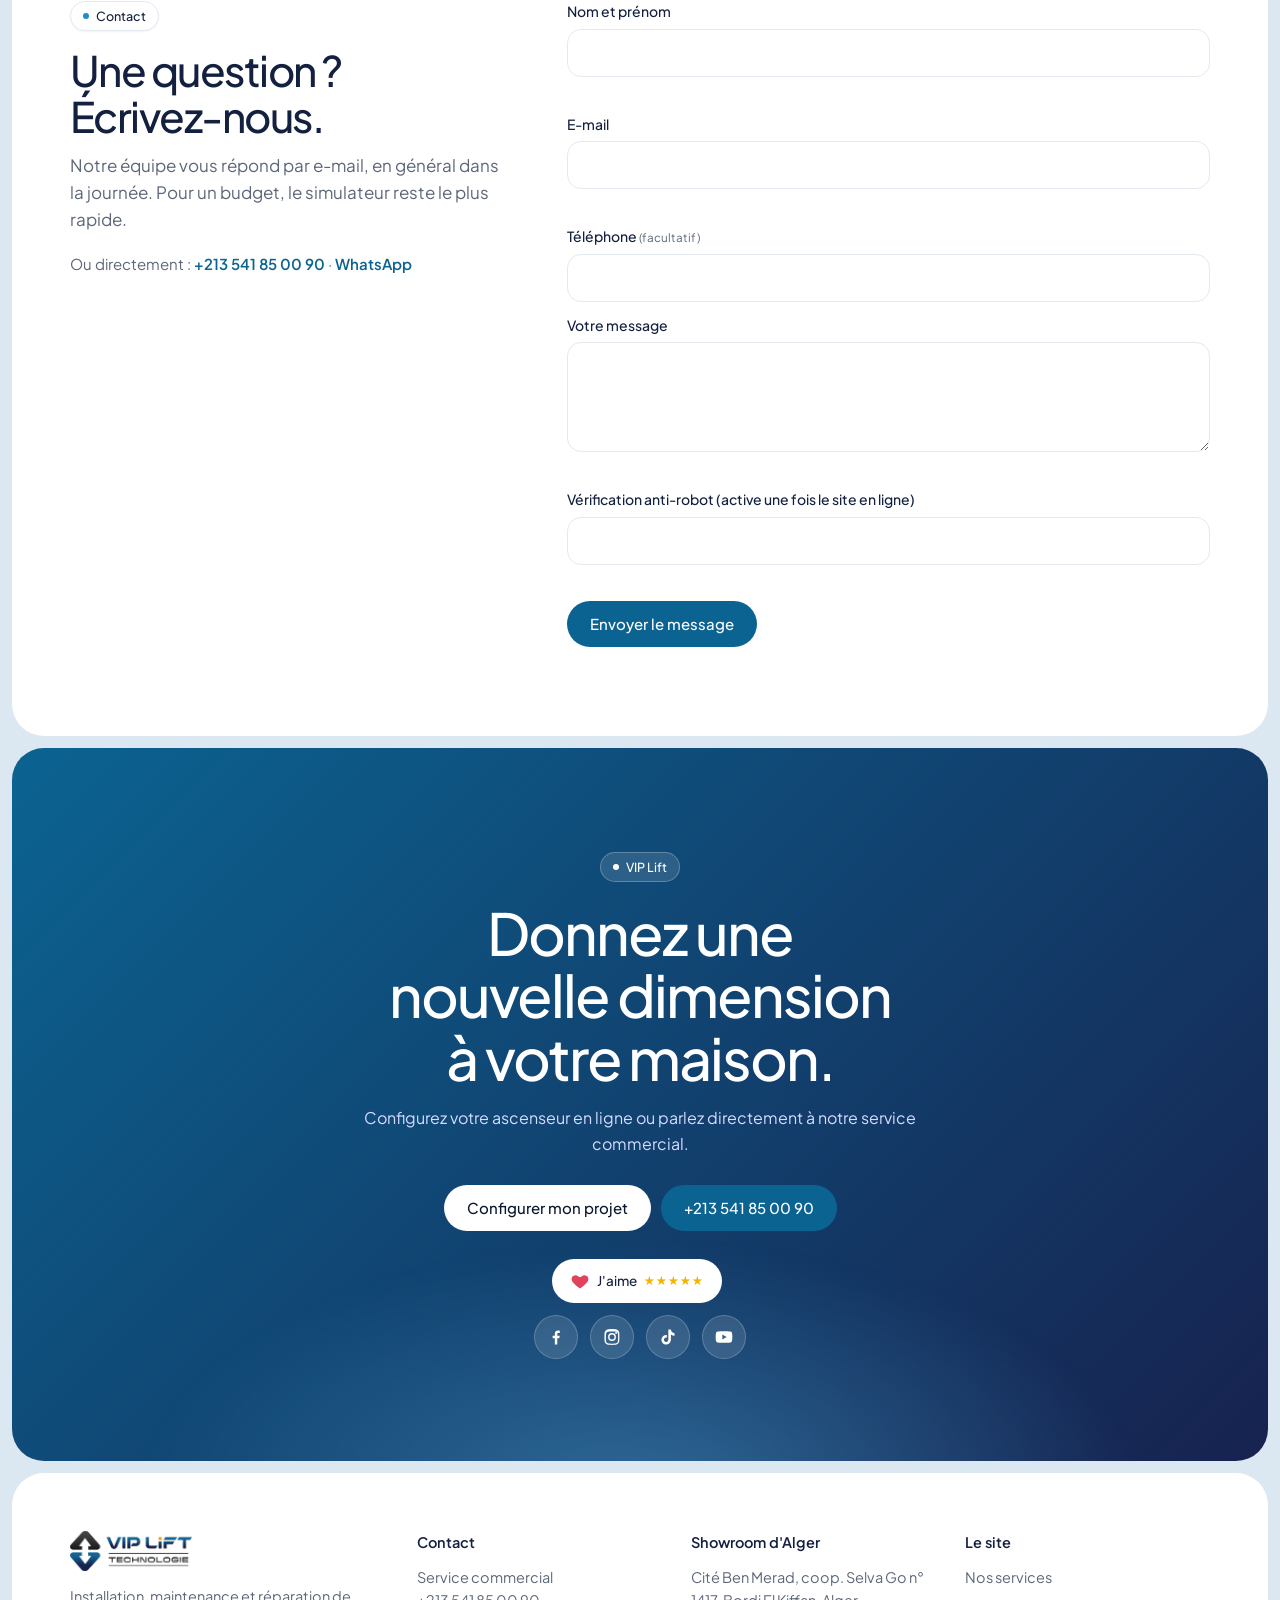
==== commit db3e3e71: "Menu : onglet Blog à côté de la FAQ (ordinateur et mobile), section Blog juste après la FAQ Co-Autho" ====
--- a/nouveau/index.html
+++ b/nouveau/index.html
@@ -21,7 +21,7 @@
 <link rel="icon" href="img/logo-h.png">
 <link rel="preconnect" href="https://fonts.googleapis.com"><link rel="preconnect" href="https://fonts.gstatic.com" crossorigin>
 <link href="https://fonts.googleapis.com/css2?family=Plus+Jakarta+Sans:wght@400;500;600&display=swap" rel="stylesheet">
-<link rel="stylesheet" href="style.css?v=37">
+<link rel="stylesheet" href="style.css?v=38">
 <script>new MutationObserver(()=>{for(const c of document.querySelectorAll('.stack td:not([data-l])')){let i=0,p=c;while(p=p.previousElementSibling)i+=p.colSpan;c.dataset.l=c.closest('table').rows[0].cells[i]?.textContent||''}}).observe(document,{childList:true,subtree:true})</script>
 </head>
 <body>
@@ -29,7 +29,7 @@
 <header class="nav"><div>
   <a class="logo" href="#accueil" aria-label="VIP Lift Technologie – accueil"><img src="img/logo-h.png" alt="VIP Lift Technologie" width="1024" height="334" decoding="async"></a>
   <nav aria-label="Navigation principale">
-    <a href="#possible">Home Lift</a><a href="#offres">Nos ascenseurs</a><a href="#simulateur">Simulateur</a><a href="#realisations">Réalisations</a><a href="#partenaires">Partenaires</a><a href="#faq">FAQ</a>
+    <a href="#possible">Home Lift</a><a href="#offres">Nos ascenseurs</a><a href="#simulateur">Simulateur</a><a href="#realisations">Réalisations</a><a href="#partenaires">Partenaires</a><a href="#faq">FAQ</a><a href="#blog">Blog</a>
   </nav>
   <a class="tel" href="tel:+213541850090">+213 541 85 00 90</a>
   <a class="btn or" href="#simulateur">Demande de devis</a>
@@ -238,6 +238,19 @@
   </div>
 </section>
 
+<section class="panel" id="blog" data-floor="Blog">
+  <div class="rhead"><div><span class="pill">Conseils</span><h2 style="margin-top:16px">Bien préparer votre projet</h2></div><a class="btn ghost" href="https://vip-lift.com/blog/">Tous les articles</a></div>
+  <div class="posts">
+    <a class="post feat" href="guide-home-lift-conception-villa.html"><img src="img/p-charpente.webp" alt="Home Lift avec gaine autoportante en acier et verre" loading="lazy" width="480" height="642" decoding="async"><div><span class="tagp">Guide pour architectes</span><h3>Intégrer un Home Lift dès la conception d'une villa</h3><p>Trémie, fosse de 10 à 15 cm, dernier niveau à 2,5 m, gaine maçonnée ou vitrée : les points à fixer dans vos plans.</p></div></a>
+    <a class="post" href="prix-home-lift-algerie.html"><img src="img/px-villa.webp" alt="Home Lift vitré dans une villa contemporaine" loading="lazy" width="1186" height="667" decoding="async"><h3>Combien coûte un Home Lift en Algérie ?</h3></a>
+    <a class="post" href="https://vip-lift.com/quelle-place-faut-il-prevoir-pour-un-ascenseur-de-maison-dimensions-et-conseils/"><img src="img/b-place.webp" alt="Dimensions et place à prévoir pour un ascenseur de maison" loading="lazy" width="1024" height="1024" decoding="async"><h3>Quelle place prévoir pour un ascenseur de maison ?</h3></a>
+    <a class="post" href="adapter-maison-30-ans-home-lift.html"><img src="img/b-existante.webp" alt="Home Lift installé dans une maison existante" loading="lazy" width="1024" height="1024" decoding="async"><h3>Adapter sa maison de 30 ans avec un Home Lift</h3></a>
+    <a class="post" href="https://vip-lift.com/combien-de-niveaux-peut-desservir-un-home-lift-dans-une-villa/"><img src="img/b-niveaux.webp" alt="Home Lift desservant plusieurs niveaux d'une villa" loading="lazy" width="1024" height="1024" decoding="async"><h3>Combien de niveaux peut desservir un Home Lift ?</h3></a>
+    <a class="post" href="home-lift-hydraulique-pied-de-gaine.html"><img src="img/b-elec.webp" alt="Home Lift hydraulique silencieux avec machinerie en pied de gaine" loading="lazy" width="1024" height="1024" decoding="async"><h3>L'hydraulique en pied de gaine : silence et sécurité</h3></a>
+    <a class="post" href="https://vip-lift.com/ascenseur-maison-ou-monte-escalier-quelle-solution-choisir-pour-une-villa-en-algerie/"><img src="img/b-monte.webp" alt="Ascenseur de maison ou monte-escalier" loading="lazy" width="1024" height="1024" decoding="async"><h3>Ascenseur maison ou monte-escalier : que choisir ?</h3></a>
+  </div>
+</section>
+
 <section class="panel ctc" id="contact" data-floor="Nous écrire">
   <div><span class="pill">Contact</span><h2 style="margin-top:16px">Une question ? Écrivez-nous.</h2><p class="lead">Notre équipe vous répond par e-mail, en général dans la journée. Pour un budget, le simulateur reste le plus rapide.</p>
     <p class="ctc-alt">Ou directement : <a href="tel:+213541850090">+213 541 85 00 90</a> · <a href="https://wa.me/213541850090" target="_blank" rel="noopener">WhatsApp</a></p></div>
@@ -252,19 +265,6 @@
     <p class="cf-st" id="cf_st" role="status"></p>
   </form>
 </section>
-<section class="panel" id="blog" data-floor="Conseils">
-  <div class="rhead"><div><span class="pill">Conseils</span><h2 style="margin-top:16px">Bien préparer votre projet</h2></div><a class="btn ghost" href="https://vip-lift.com/blog/">Tous les articles</a></div>
-  <div class="posts">
-    <a class="post feat" href="guide-home-lift-conception-villa.html"><img src="img/p-charpente.webp" alt="Home Lift avec gaine autoportante en acier et verre" loading="lazy" width="480" height="642" decoding="async"><div><span class="tagp">Guide pour architectes</span><h3>Intégrer un Home Lift dès la conception d'une villa</h3><p>Trémie, fosse de 10 à 15 cm, dernier niveau à 2,5 m, gaine maçonnée ou vitrée : les points à fixer dans vos plans.</p></div></a>
-    <a class="post" href="prix-home-lift-algerie.html"><img src="img/px-villa.webp" alt="Home Lift vitré dans une villa contemporaine" loading="lazy" width="1186" height="667" decoding="async"><h3>Combien coûte un Home Lift en Algérie ?</h3></a>
-    <a class="post" href="https://vip-lift.com/quelle-place-faut-il-prevoir-pour-un-ascenseur-de-maison-dimensions-et-conseils/"><img src="img/b-place.webp" alt="Dimensions et place à prévoir pour un ascenseur de maison" loading="lazy" width="1024" height="1024" decoding="async"><h3>Quelle place prévoir pour un ascenseur de maison ?</h3></a>
-    <a class="post" href="adapter-maison-30-ans-home-lift.html"><img src="img/b-existante.webp" alt="Home Lift installé dans une maison existante" loading="lazy" width="1024" height="1024" decoding="async"><h3>Adapter sa maison de 30 ans avec un Home Lift</h3></a>
-    <a class="post" href="https://vip-lift.com/combien-de-niveaux-peut-desservir-un-home-lift-dans-une-villa/"><img src="img/b-niveaux.webp" alt="Home Lift desservant plusieurs niveaux d'une villa" loading="lazy" width="1024" height="1024" decoding="async"><h3>Combien de niveaux peut desservir un Home Lift ?</h3></a>
-    <a class="post" href="home-lift-hydraulique-pied-de-gaine.html"><img src="img/b-elec.webp" alt="Home Lift hydraulique silencieux avec machinerie en pied de gaine" loading="lazy" width="1024" height="1024" decoding="async"><h3>L'hydraulique en pied de gaine : silence et sécurité</h3></a>
-    <a class="post" href="https://vip-lift.com/ascenseur-maison-ou-monte-escalier-quelle-solution-choisir-pour-une-villa-en-algerie/"><img src="img/b-monte.webp" alt="Ascenseur de maison ou monte-escalier" loading="lazy" width="1024" height="1024" decoding="async"><h3>Ascenseur maison ou monte-escalier : que choisir ?</h3></a>
-  </div>
-</section>
-
 <section class="panel cta" data-floor="Contact">
   <span class="pill">VIP Lift</span>
   <h2>Donnez une nouvelle dimension à votre maison.</h2>
@@ -324,7 +324,7 @@
   <div class="msh-bg" data-close></div>
   <nav class="msh" aria-label="Menu du site">
     <div class="msh-hd"><b>Choisissez votre étage</b><button type="button" class="msh-x" data-close aria-label="Fermer le menu"><svg viewBox="0 0 24 24" aria-hidden="true"><path d="M6 6l12 12M18 6 6 18"/></svg></button></div>
-    <div class="msh-l"><a href="#accueil" data-go="accueil"><b>0</b><span>Accueil</span></a><a href="#possible" data-go="possible"><b>1</b><span>C'est possible</span></a><a href="#services" data-go="services"><b>2</b><span>Pourquoi VIP Lift</span></a><a href="#offres" data-go="offres"><b>3</b><span>Nos ascenseurs</span></a><a href="#simulateur" data-go="simulateur"><b>4</b><span>Simulateur et budget</span></a><a href="#renovation" data-go="renovation"><b>5</b><span>Maison existante</span></a><a href="#realisations" data-go="realisations"><b>6</b><span>Réalisations</span></a><a href="#comparatif" data-go="comparatif"><b>7</b><span>Home Lift ou standard</span></a><a href="#garanties" data-go="garanties"><b>8</b><span>Sécurité et SAV</span></a><a href="#finitions" data-go="finitions"><b>9</b><span>Finitions</span></a><a href="#partenaires" data-go="partenaires"><b>10</b><span>Partenaires</span></a><a href="#faq" data-go="faq"><b>11</b><span>Questions fréquentes</span></a><a href="#contact" data-go="contact"><b>12</b><span>Nous écrire</span></a><a href="#blog" data-go="blog"><b>13</b><span>Conseils et guides</span></a></div>
+    <div class="msh-l"><a href="#accueil" data-go="accueil"><b>0</b><span>Accueil</span></a><a href="#possible" data-go="possible"><b>1</b><span>C'est possible</span></a><a href="#services" data-go="services"><b>2</b><span>Pourquoi VIP Lift</span></a><a href="#offres" data-go="offres"><b>3</b><span>Nos ascenseurs</span></a><a href="#simulateur" data-go="simulateur"><b>4</b><span>Simulateur et budget</span></a><a href="#renovation" data-go="renovation"><b>5</b><span>Maison existante</span></a><a href="#realisations" data-go="realisations"><b>6</b><span>Réalisations</span></a><a href="#comparatif" data-go="comparatif"><b>7</b><span>Home Lift ou standard</span></a><a href="#garanties" data-go="garanties"><b>8</b><span>Sécurité et SAV</span></a><a href="#finitions" data-go="finitions"><b>9</b><span>Finitions</span></a><a href="#partenaires" data-go="partenaires"><b>10</b><span>Partenaires</span></a><a href="#faq" data-go="faq"><b>11</b><span>Questions fréquentes</span></a><a href="#blog" data-go="blog"><b>12</b><span>Blog et conseils</span></a><a href="#contact" data-go="contact"><b>13</b><span>Nous écrire</span></a></div>
     <a class="btn" href="#simulateur" data-go="simulateur" style="width:100%;margin-top:14px">Configurer mon projet</a>
   </nav>
 </div>
--- a/nouveau/style.css
+++ b/nouveau/style.css
@@ -36,9 +36,10 @@
 .nav>div{display:flex;align-items:center;gap:16px;background:#ffffffee;backdrop-filter:blur(12px);border-radius:22px;padding:10px 10px 10px 20px;box-shadow:0 10px 30px #0b639122}
 .logo img{height:36px;width:auto}
 .nav nav{display:flex;gap:2px;margin-left:auto;font-size:14px;font-weight:500}
-.nav nav a{text-decoration:none;color:var(--mut);padding:8px 12px;border-radius:99px}.nav nav a:hover{background:var(--soft);color:var(--ink)}
+.nav nav a{white-space:nowrap;text-decoration:none;color:var(--mut);padding:8px 12px;border-radius:99px}.nav nav a:hover{background:var(--soft);color:var(--ink)}
 .tel{font-weight:500;font-size:14px;text-decoration:none;white-space:nowrap}
 @media(max-width:1100px){.nav nav{display:none}.tel{margin-left:auto}}
+@media(max-width:1300px){.nav nav{font-size:13.5px}.nav nav a{padding:8px 8px}}
 @media(max-width:600px){body{padding:0 8px}.tel{display:none}.nav .btn{margin-left:auto;padding:0 16px;min-height:42px;font-size:14px}.logo img{height:30px}.panel{border-radius:24px;margin:8px auto}}
 /* héro photo */
 .heroimg{padding:0;min-height:clamp(540px,84vh,780px);display:flex;align-items:flex-end;isolation:isolate}
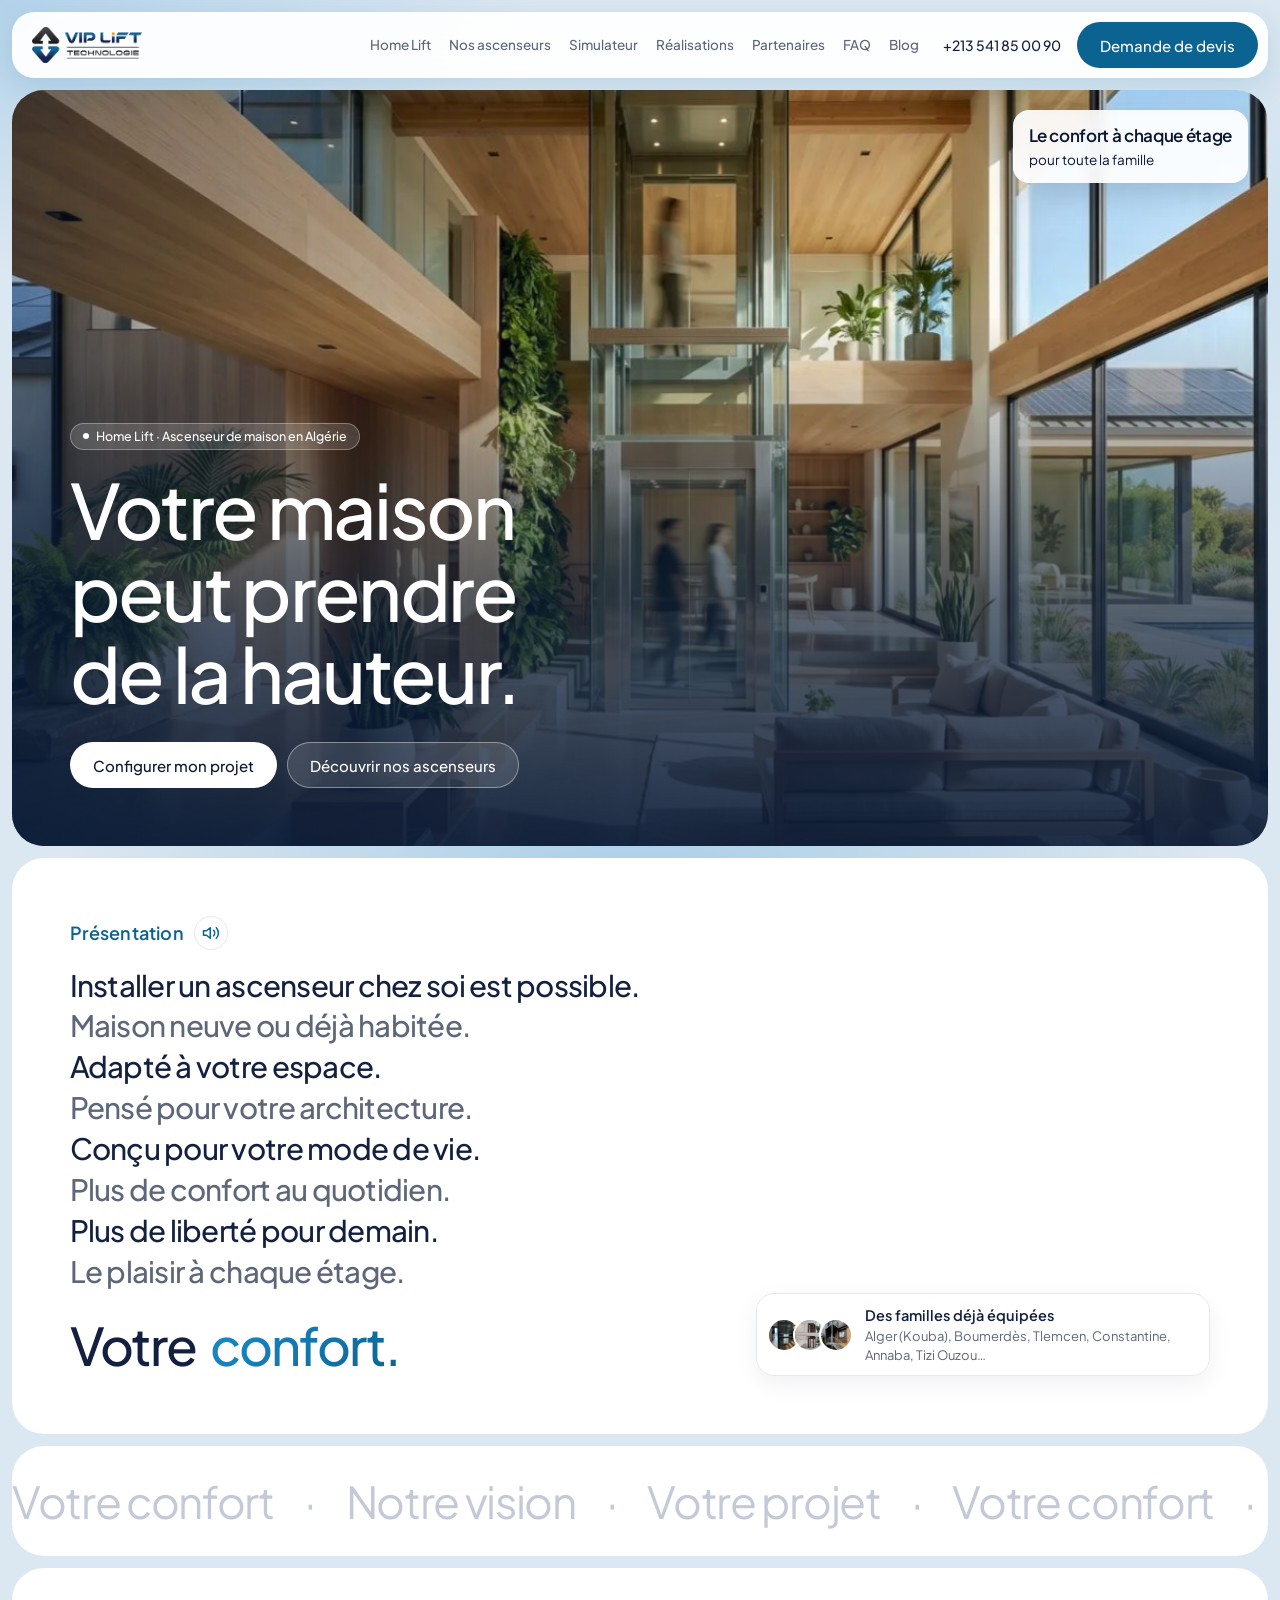
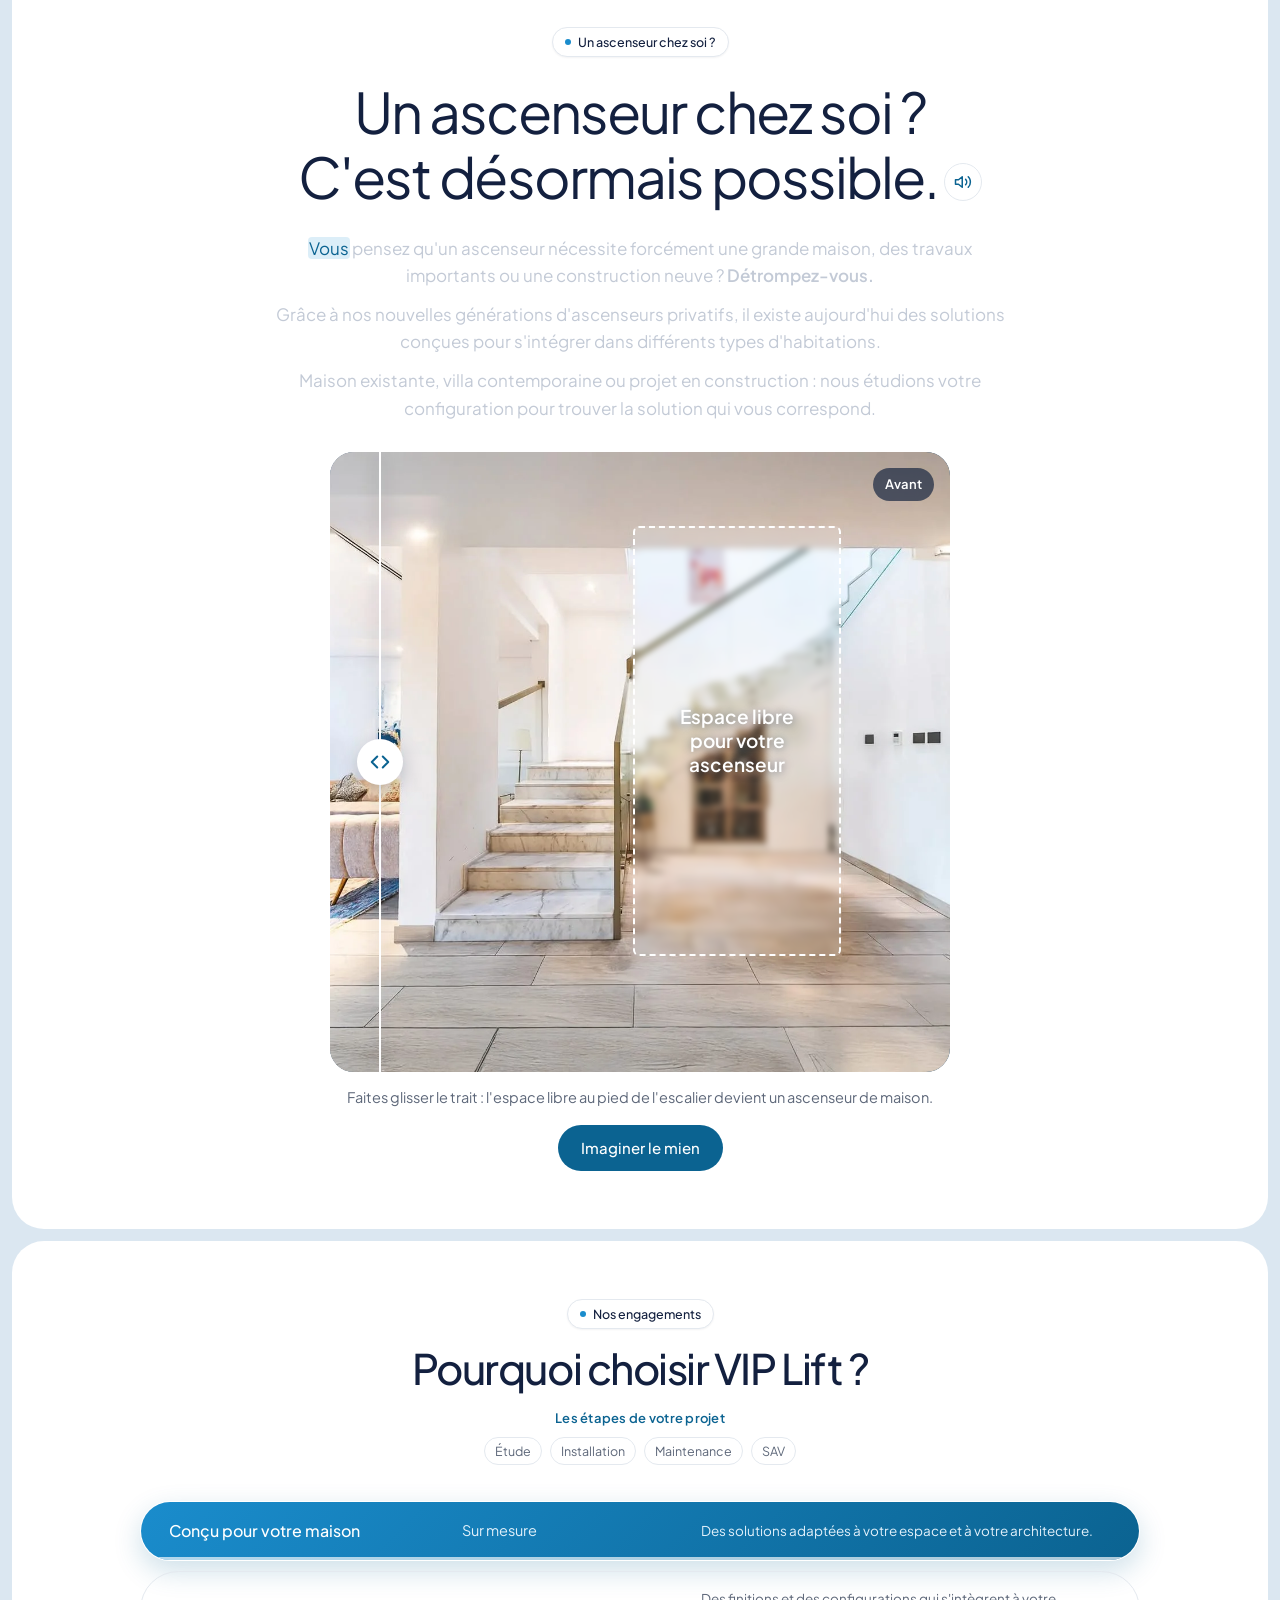
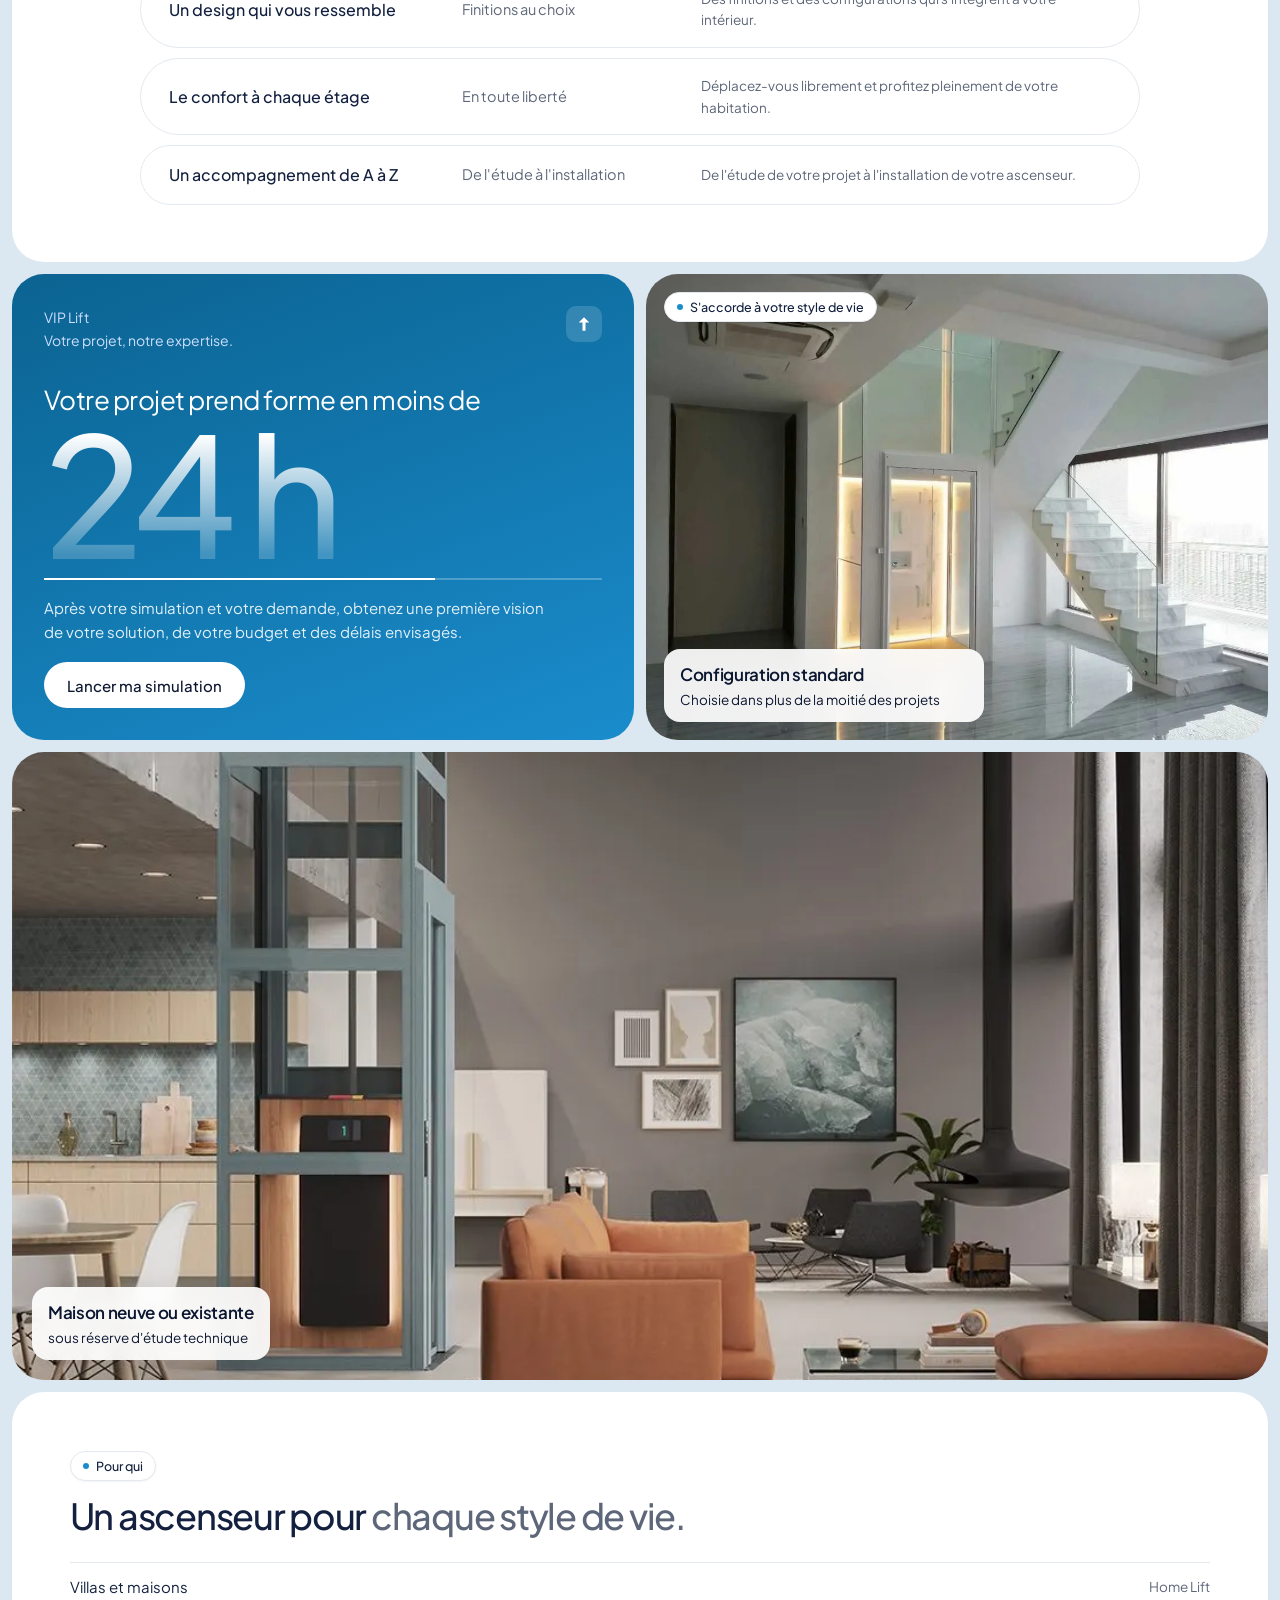
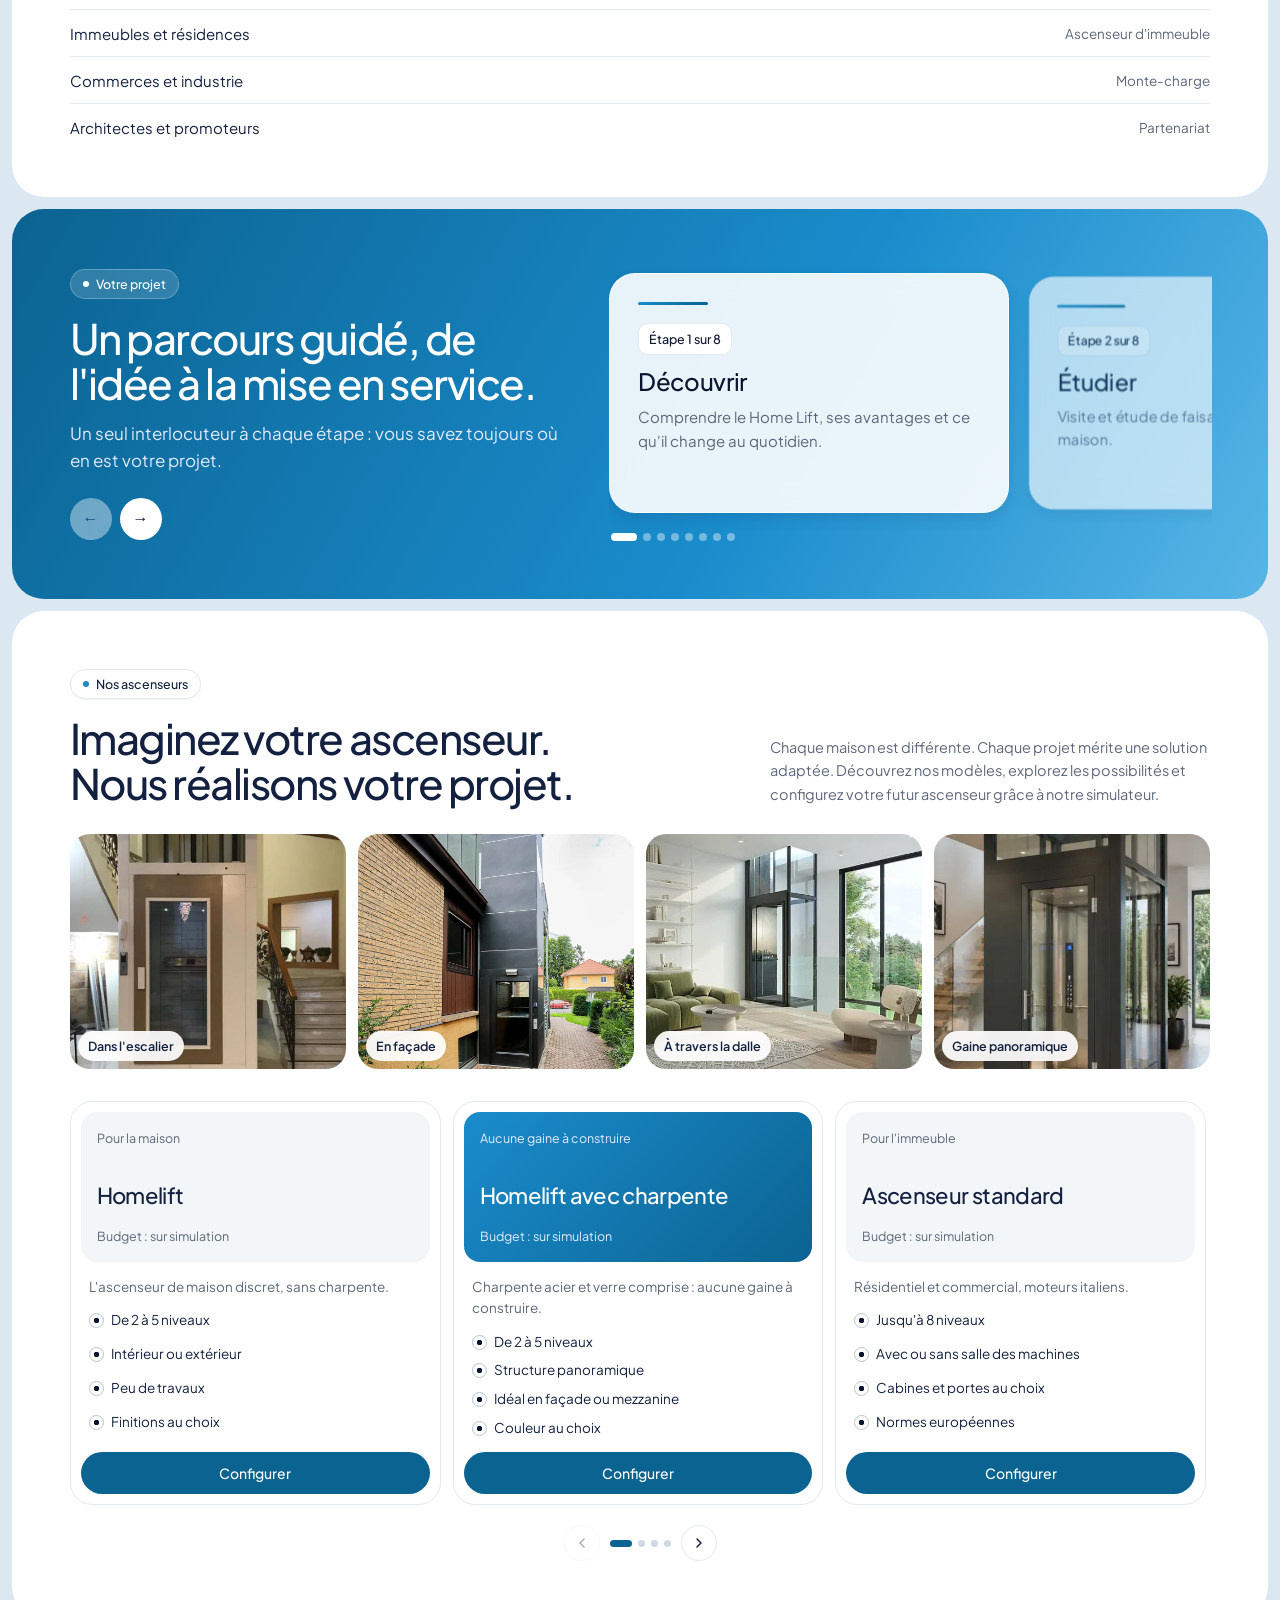
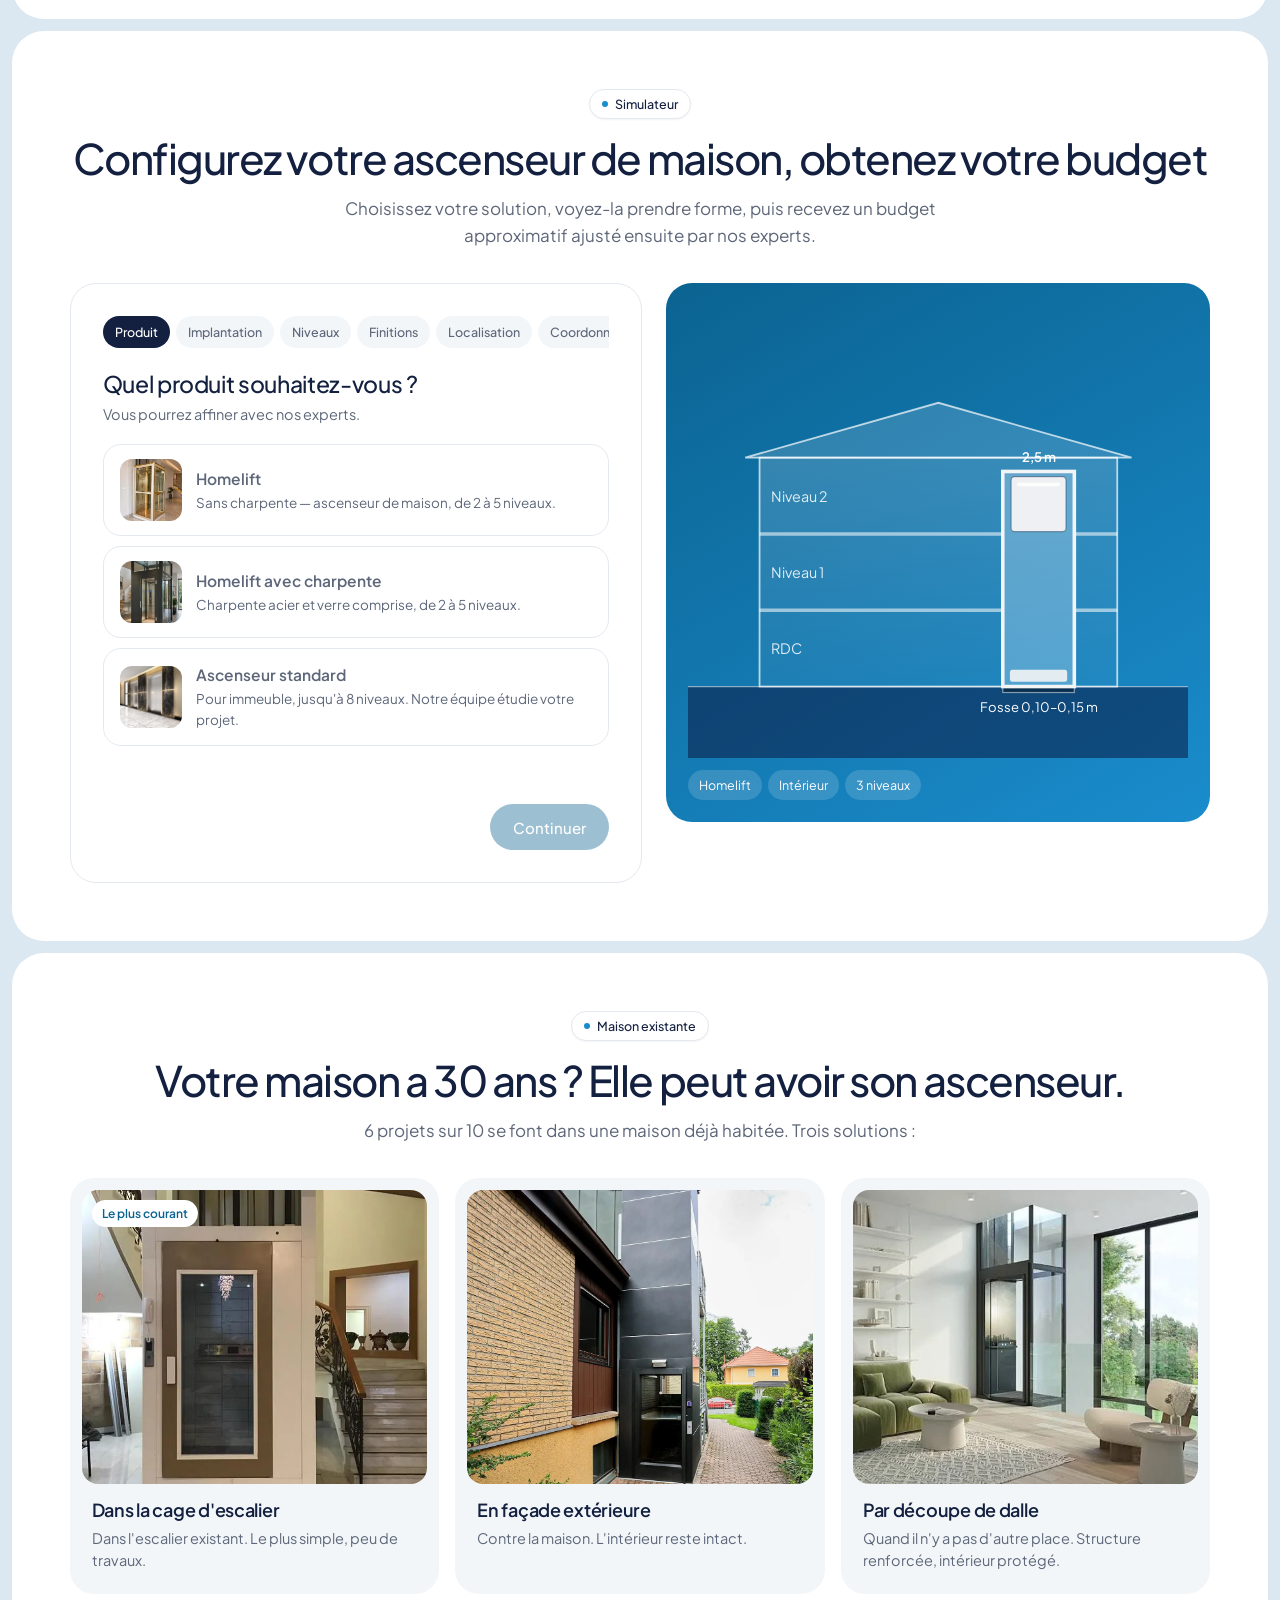
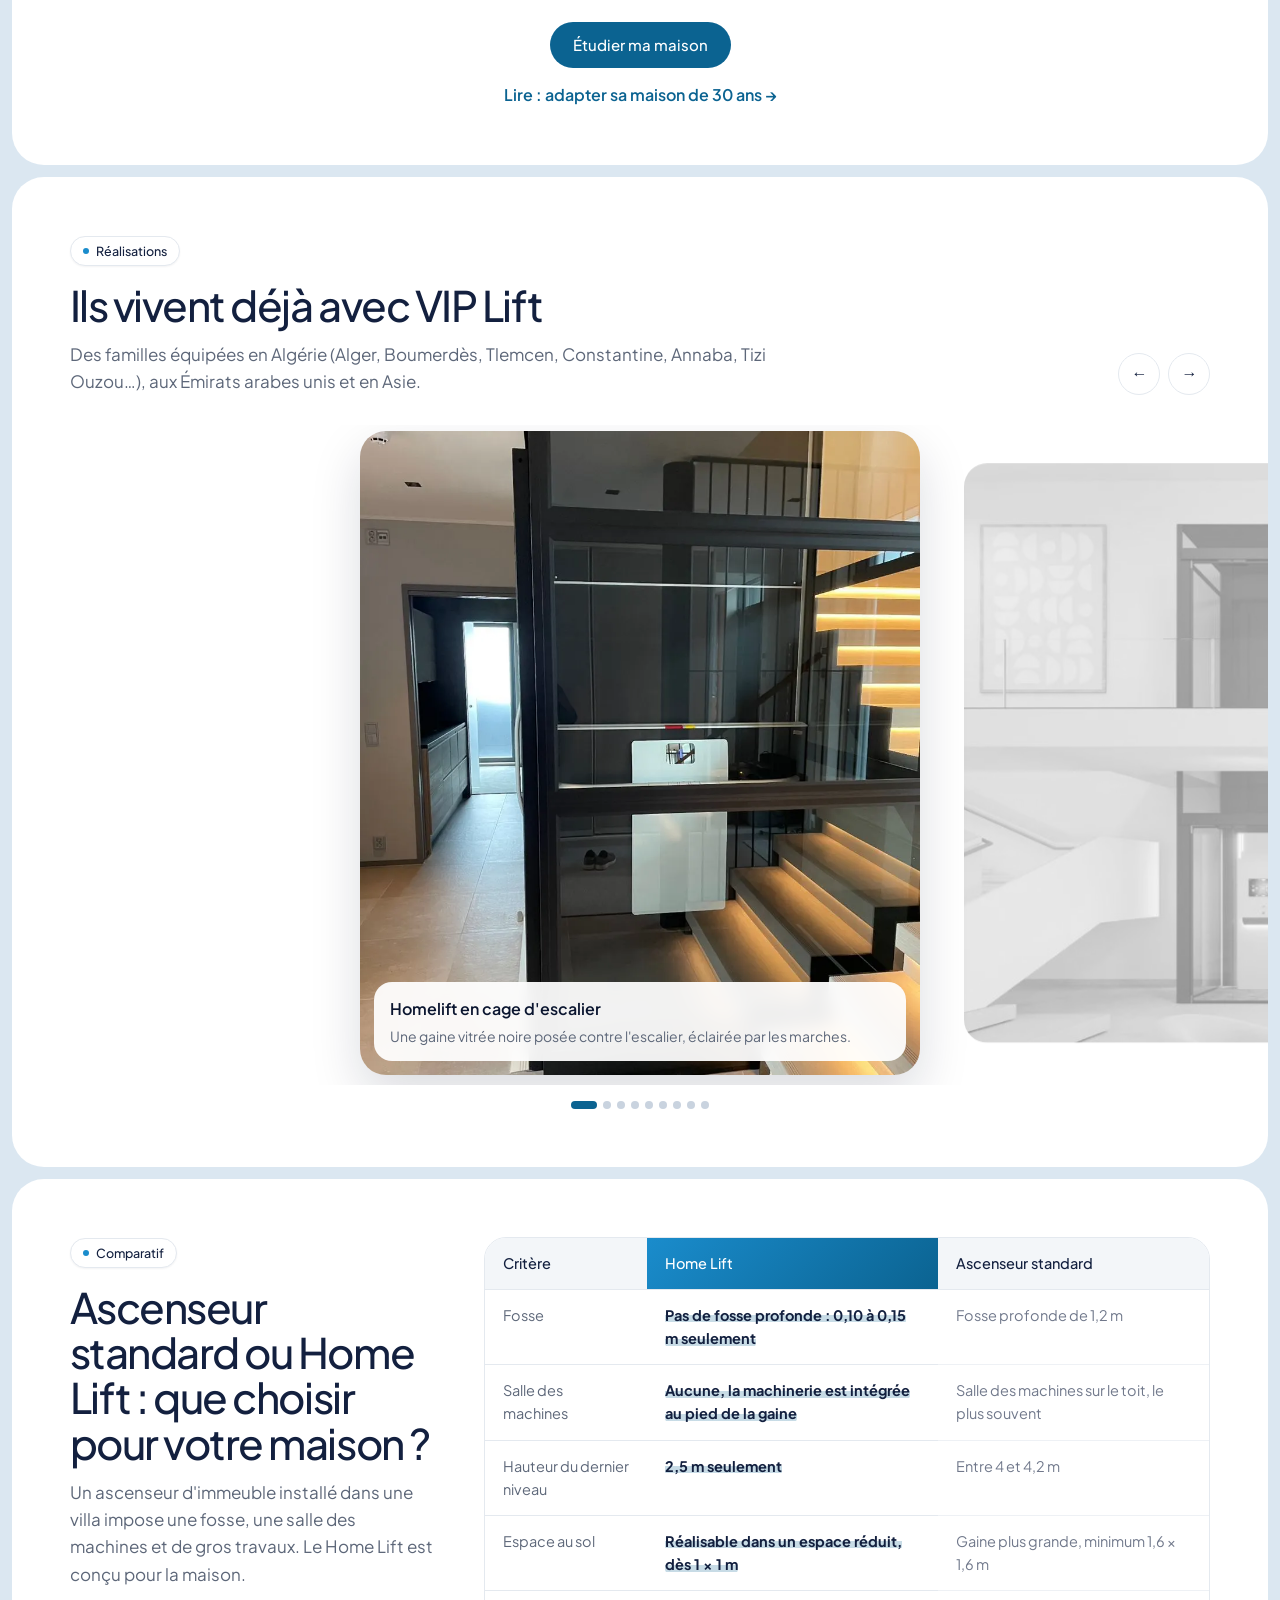
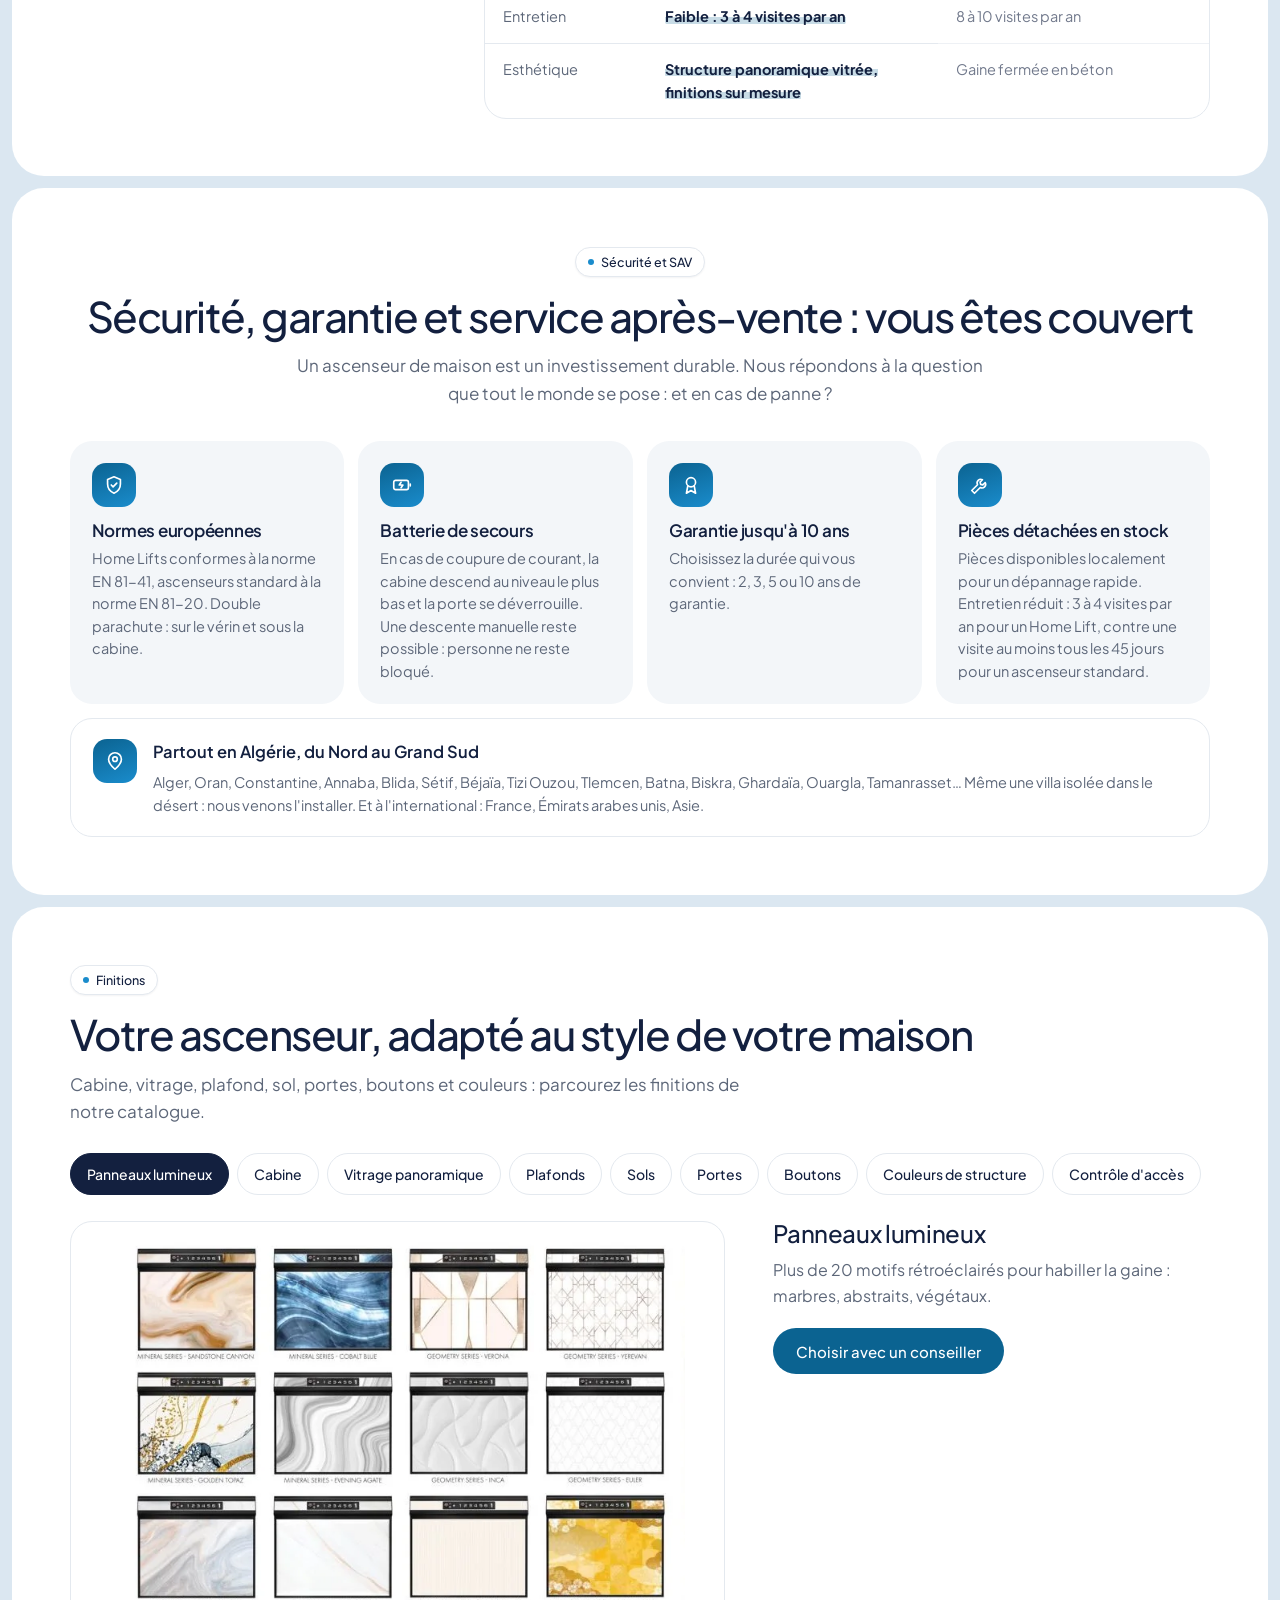
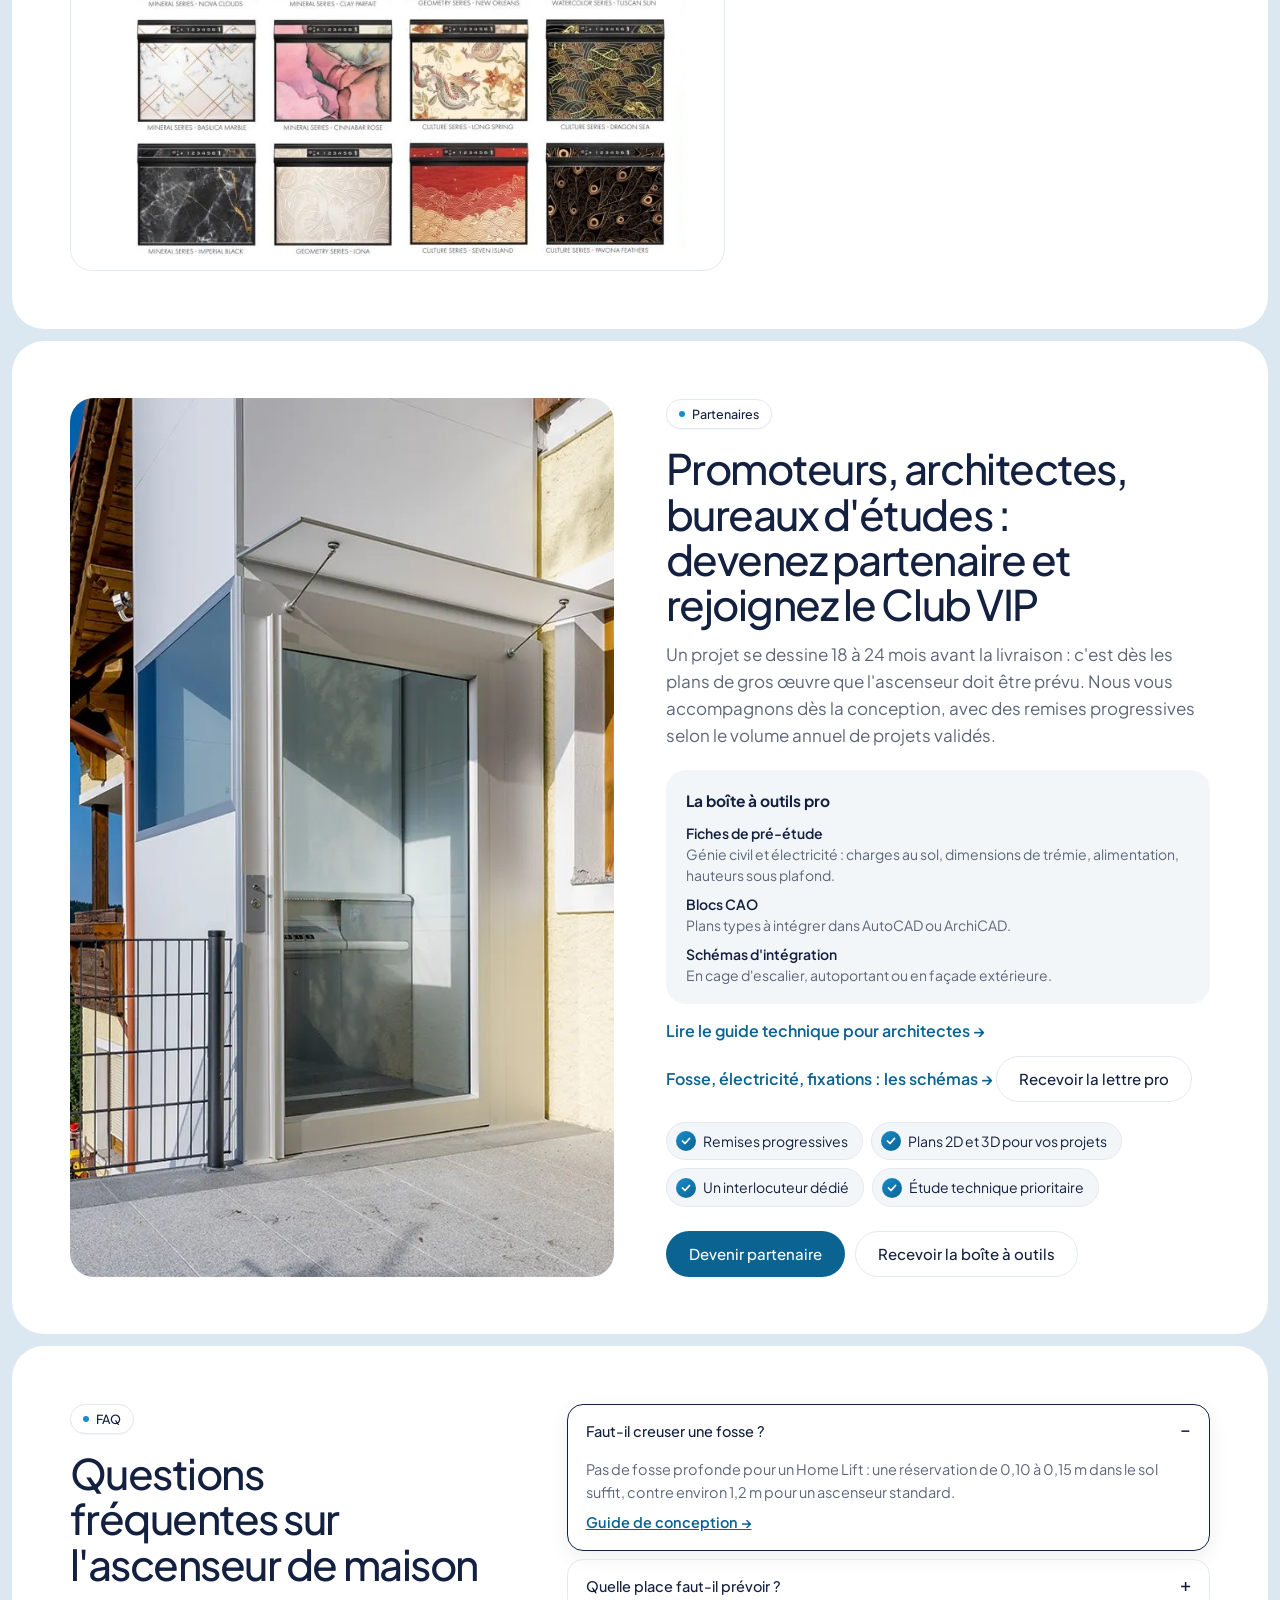
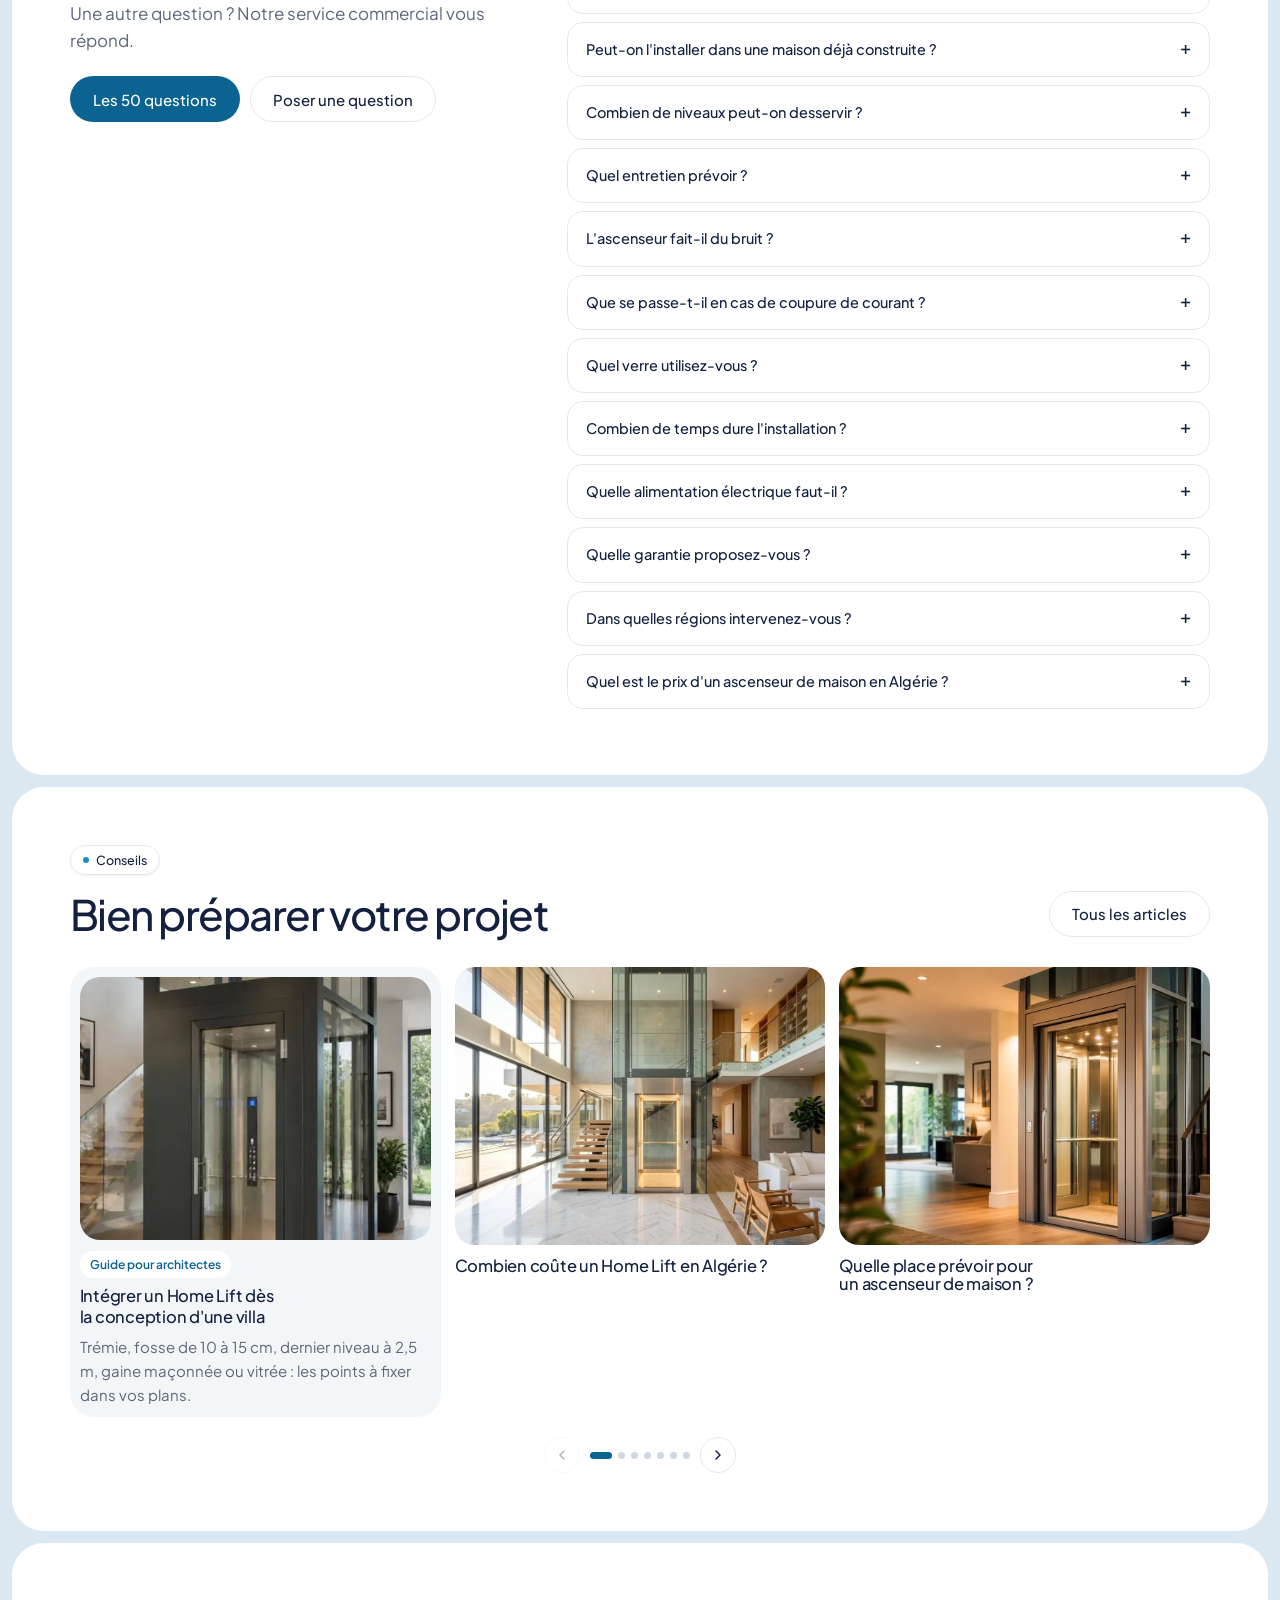
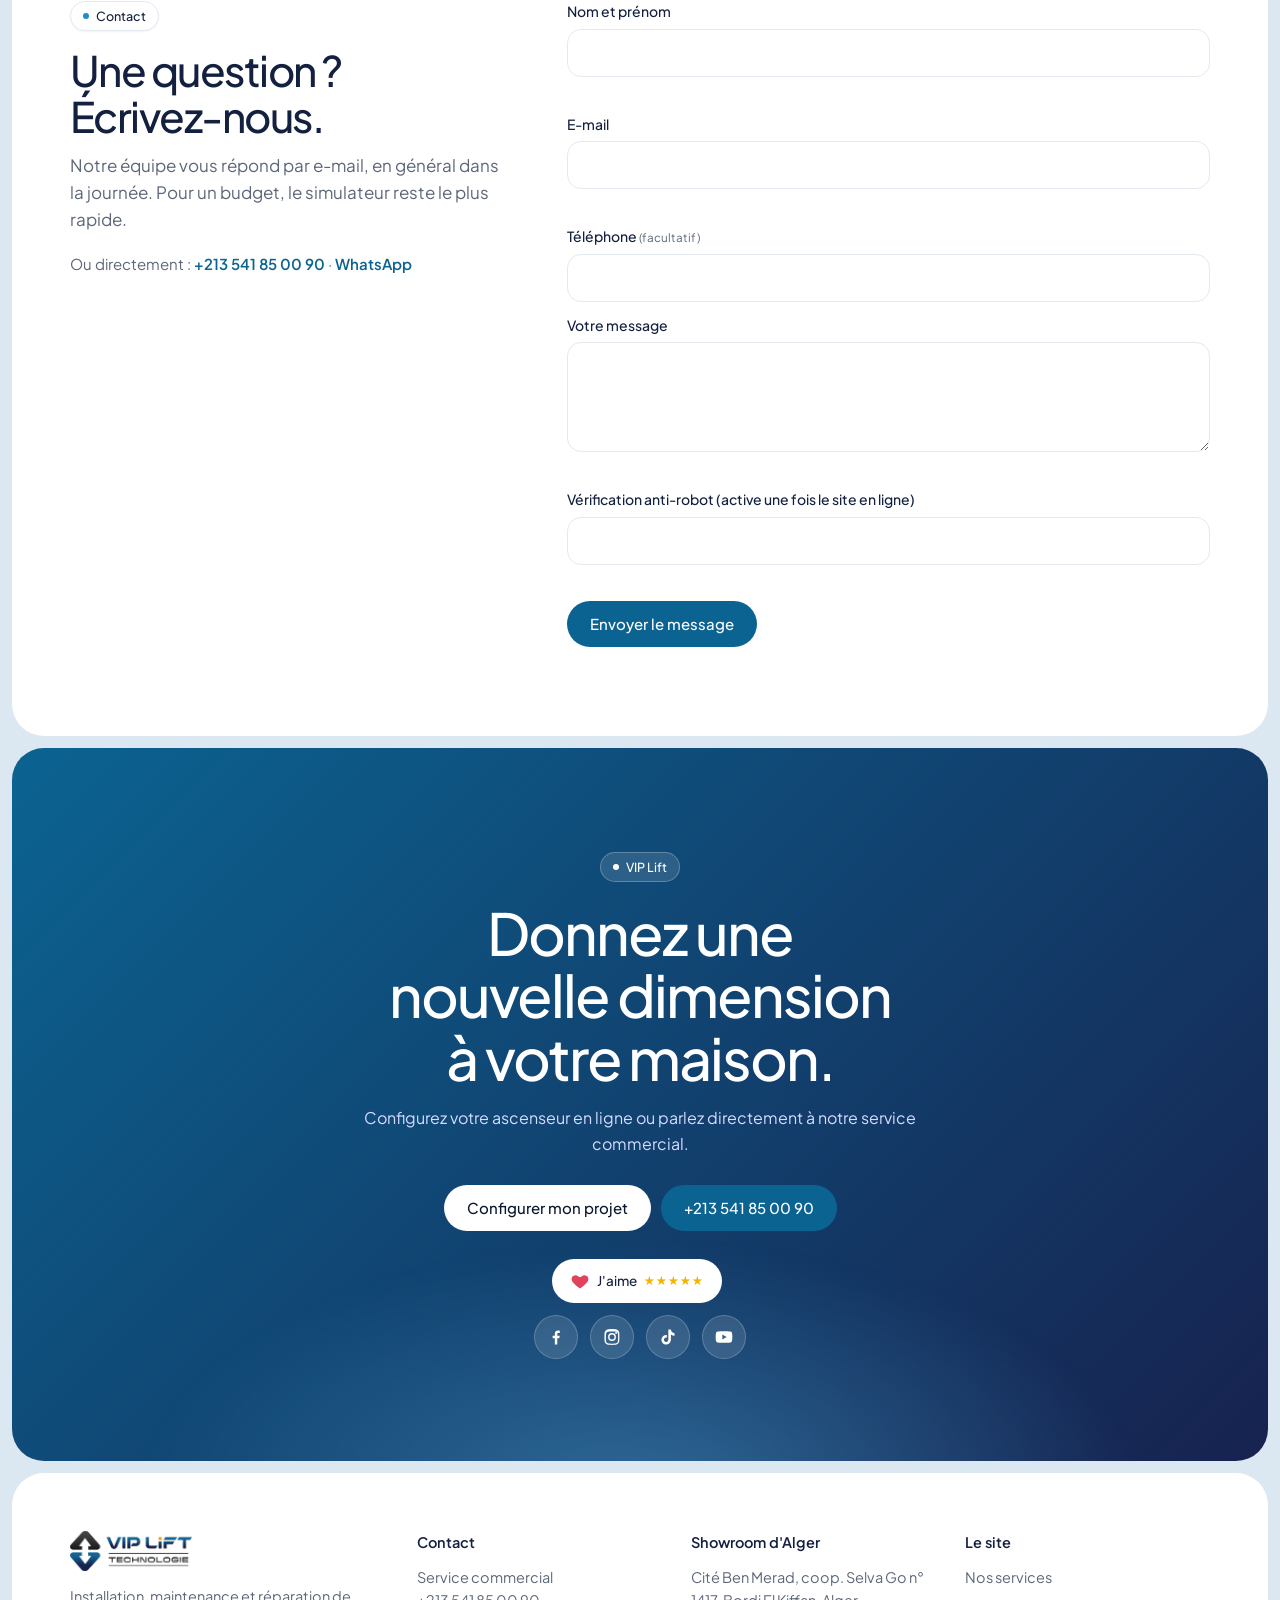
==== commit 3d01dbac: "Icône d'onglet : le symbole VIP Lift seul (favicon 32/192, icône Apple, favicon.ico) Co-Authored-By:" ====
--- a/nouveau/index.html
+++ b/nouveau/index.html
@@ -18,7 +18,7 @@
 <meta name="twitter:card" content="summary_large_image">
 <link rel="preload" as="image" href="img/accueil.webp" fetchpriority="high">
 <script type="application/ld+json">[{"@context": "https://schema.org", "@type": "HomeAndConstructionBusiness", "@id": "https://vip-lift.com/#entreprise", "name": "VIP Lift Technologie", "description": "Fourniture, installation et maintenance de Home Lifts (ascenseurs de maison), d'ascenseurs d'immeuble et de monte-charges en Algérie.", "url": "https://vip-lift.com/", "logo": "https://vip-lift.com/img/logo-h.png", "image": "https://vip-lift.com/img/accueil.webp", "telephone": "+213541850090", "email": "contact@vip-lift.com", "address": {"@type": "PostalAddress", "streetAddress": "Cité Ben Merad, coopérative Selva Go n° 1417", "addressLocality": "Bordj El Kiffan", "addressRegion": "Alger", "addressCountry": "DZ"}, "areaServed": [{"@type": "Country", "name": "Algérie"}, {"@type": "Country", "name": "France"}, {"@type": "Country", "name": "Émirats arabes unis"}], "knowsAbout": ["Home Lift", "Ascenseur de maison", "Ascenseur privatif", "Ascenseur d'immeuble", "Monte-charge"], "openingHoursSpecification": [{"@type": "OpeningHoursSpecification", "dayOfWeek": ["Sunday", "Monday", "Tuesday", "Wednesday", "Thursday"], "opens": "09:00", "closes": "17:00"}], "sameAs": ["https://www.facebook.com/viplifttechnologie/", "https://www.instagram.com/vip.lift.algeria/", "https://www.tiktok.com/@vip.lift"], "hasMap": "https://maps.google.com/?cid=10675957484055196396"}, {"@context": "https://schema.org", "@type": "FAQPage", "mainEntity": [{"@type": "Question", "name": "Faut-il creuser une fosse ?", "acceptedAnswer": {"@type": "Answer", "text": "Pas de fosse profonde pour un Home Lift : une réservation de 0,10 à 0,15 m dans le sol suffit, contre environ 1,2 m pour un ascenseur standard."}}, {"@type": "Question", "name": "Quelle place faut-il prévoir ?", "acceptedAnswer": {"@type": "Answer", "text": "Un Home Lift peut s'installer dans un espace réduit, à partir de 1 × 1 m au sol. Un ascenseur standard demande une gaine d'au moins 1,6 × 1,6 m."}}, {"@type": "Question", "name": "Peut-on l'installer dans une maison déjà construite ?", "acceptedAnswer": {"@type": "Answer", "text": "Oui, sous réserve de faisabilité technique : dans un hall, une cage d'escalier, une trémie de dalle ou à l'extérieur, en façade. La visite technique permet de le confirmer."}}, {"@type": "Question", "name": "Combien de niveaux peut-on desservir ?", "acceptedAnswer": {"@type": "Answer", "text": "De 2 à 5 niveaux pour un Home Lift, avec ou sans charpente. Au-delà, nous proposons un ascenseur standard."}}, {"@type": "Question", "name": "Quel entretien prévoir ?", "acceptedAnswer": {"@type": "Answer", "text": "Un entretien faible : 3 à 4 visites par an pour un Home Lift, contre une visite au moins tous les 45 jours (8 à 10 par an) pour un ascenseur standard. Nos pièces détachées sont en stock localement."}}, {"@type": "Question", "name": "L'ascenseur fait-il du bruit ?", "acceptedAnswer": {"@type": "Answer", "text": "Très peu. Le moteur hydraulique est installé au pied de la gaine, loin des chambres, et ne travaille qu'à la montée : la descente se fait par gravité."}}, {"@type": "Question", "name": "Que se passe-t-il en cas de coupure de courant ?", "acceptedAnswer": {"@type": "Answer", "text": "Une batterie de secours prend le relais : la cabine descend au niveau le plus bas et la porte se déverrouille pour que les personnes puissent sortir. Si la coupure se prolonge, une descente manuelle reste possible."}}, {"@type": "Question", "name": "Quelle garantie proposez-vous ?", "acceptedAnswer": {"@type": "Answer", "text": "Vous choisissez une garantie de 2, 3, 5 ou 10 ans. Nos Home Lifts sont conformes à la norme EN 81-41 et nos ascenseurs standard à la norme EN 81-20."}}, {"@type": "Question", "name": "Dans quelles régions intervenez-vous ?", "acceptedAnswer": {"@type": "Answer", "text": "Partout, sans limite géographique : dans toute l'Algérie, y compris le Grand Sud, en France et à l'international (Émirats arabes unis, Asie)."}}, {"@type": "Question", "name": "Quel est le prix d'un ascenseur de maison en Algérie ?", "acceptedAnswer": {"@type": "Answer", "text": "Le budget dépend du produit, du nombre de niveaux, de l'emplacement et de votre wilaya. Le simulateur vous donne un budget approximatif, confirmé ensuite par nos experts."}}, {"@type": "Question", "name": "Quel verre utilisez-vous ?", "acceptedAnswer": {"@type": "Answer", "text": "Uniquement du verre feuilleté de sécurité : s'il est choqué, il se fissure mais reste en place, et rien ne passe au travers."}}, {"@type": "Question", "name": "Combien de temps dure l'installation ?", "acceptedAnswer": {"@type": "Answer", "text": "Le montage sur site prend en moyenne 7 à 12 jours, une fois la fosse et l'alimentation électrique prêtes."}}, {"@type": "Question", "name": "Quelle alimentation électrique faut-il ?", "acceptedAnswer": {"@type": "Answer", "text": "Du 220 V monophasé ou du 380 V triphasé, pour 2,9 kW jusqu'à 400 kg, avec un disjoncteur dédié à l'ascenseur."}}]}]</script>
-<link rel="icon" href="img/logo-h.png">
+<link rel="icon" type="image/png" sizes="32x32" href="img/favicon-32.png"><link rel="icon" type="image/png" sizes="192x192" href="img/favicon-192.png"><link rel="apple-touch-icon" href="img/apple-touch-icon.png">
 <link rel="preconnect" href="https://fonts.googleapis.com"><link rel="preconnect" href="https://fonts.gstatic.com" crossorigin>
 <link href="https://fonts.googleapis.com/css2?family=Plus+Jakarta+Sans:wght@400;500;600&display=swap" rel="stylesheet">
 <link rel="stylesheet" href="style.css?v=38">
